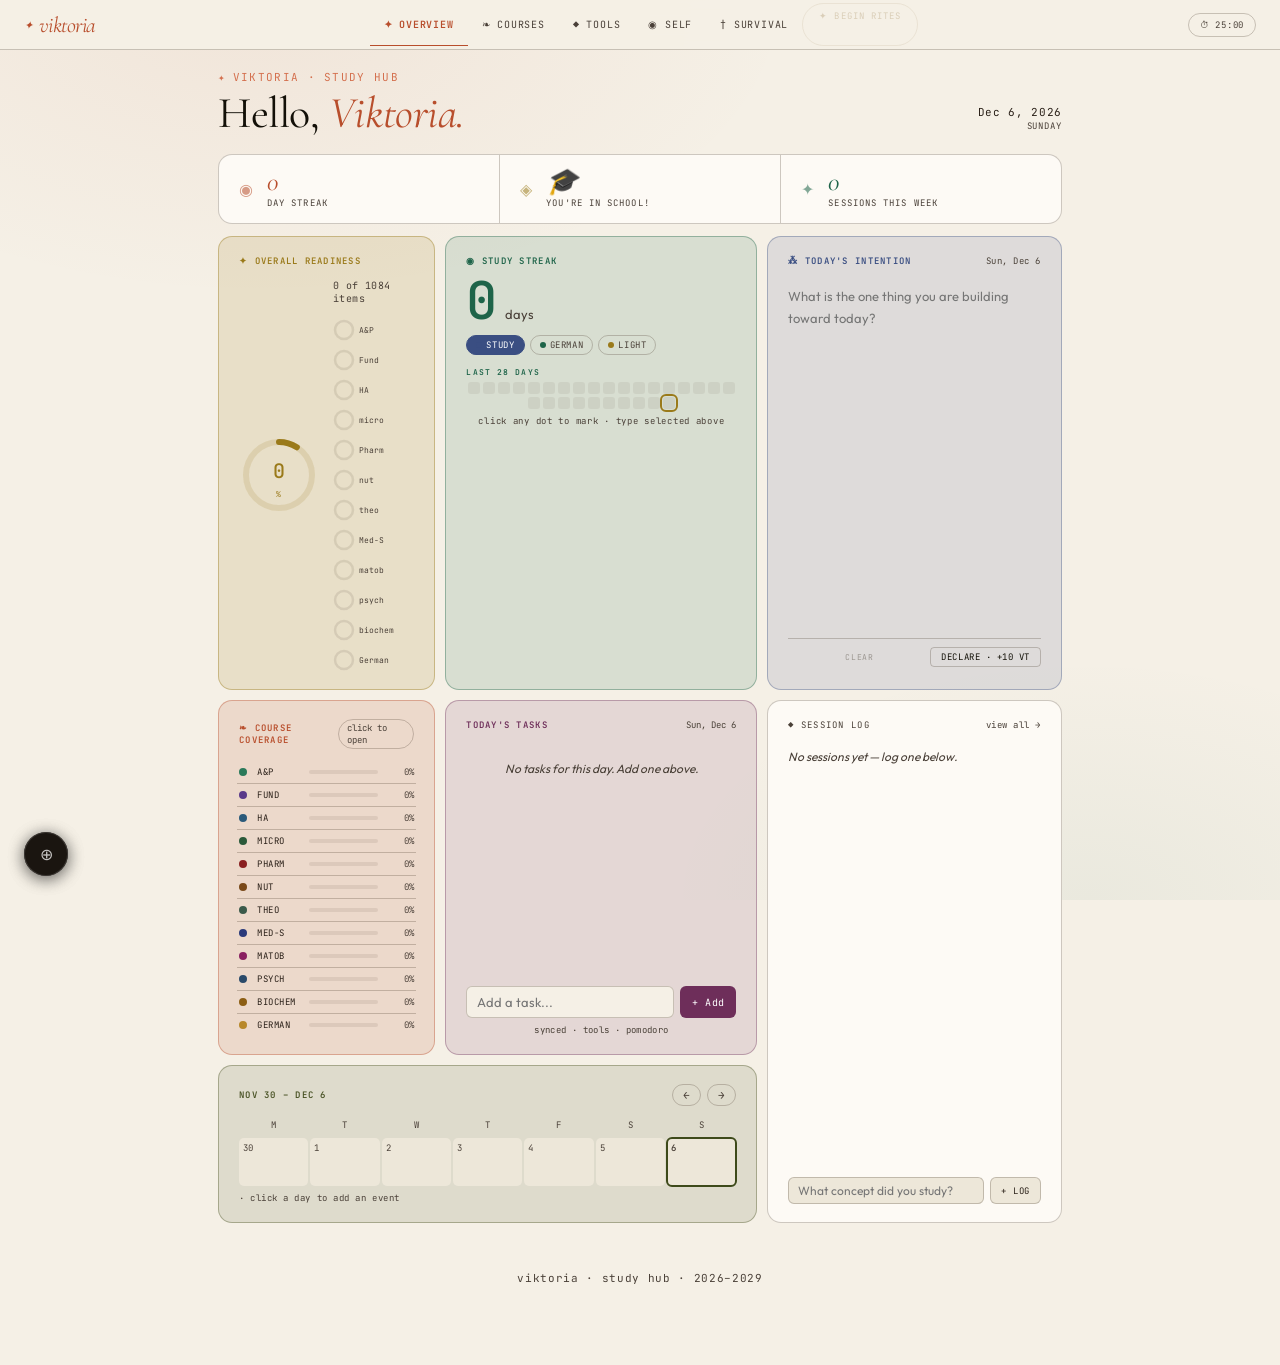
==== index.html @ f82a8fff "first commit" ====
<!DOCTYPE html>
<html lang="en">
<head>
<meta charset="UTF-8">
<meta name="viewport" content="width=device-width, initial-scale=1.0">
<title>Viktoria — Study Hub</title>
<link href="https://fonts.googleapis.com/css2?family=Cormorant+Garamond:ital,wght@0,300;0,400;0,500;0,600;1,300;1,400;1,500&family=Outfit:wght@300;400;500;600&family=JetBrains+Mono:wght@300;400;500&display=swap" rel="stylesheet">
<link rel="stylesheet" href="css/styles.css">
</head>
<body>
<div class="page-bg"></div>

<header id="hub-header">
  <div id="hub-logo" onclick="showHubTab('home')">
    <span id="hub-logo-star">✦</span> <em>viktoria</em>
  </div>
  <div id="hub-topnav-tabs">
    <button class="hub-nav-btn active" id="hnb-home"     onclick="showHubTab('home')">✦ Overview</button>
    <button class="hub-nav-btn"        id="hnb-coverage" onclick="showHubTab('coverage')">❧ Courses</button>
    <button class="hub-nav-btn"        id="hnb-tools"    onclick="showHubTab('tools')">◆ Tools</button>
    <button class="hub-nav-btn"        id="hnb-viktor"   onclick="showHubTab('viktor')">◉ Self</button>
    <button class="hub-nav-btn"        id="hnb-survival" onclick="showHubTab('survival')">† Survival</button>
  <button id="sess-begin-btn" onclick="openSessionOverlay()" class="sess-header-btn">✦ Begin Rites</button>
  <button id="sess-end-early-btn" onclick="endSessionEarly()" class="sess-header-btn sess-end-btn" style="display:none">✕ End Session</button>
  </div>
  <div id="hub-header-right">
    <button class="hub-pomo-header-btn" id="hub-pomo-mini" onclick="openPomoOverlay()">⏱ 25:00</button>
  </div>
</header>

<div class="container">
  <div id="app-container">
    <!-- Views are injected here by router.js via fetch() -->
  </div>
</div>

<!-- Global overlays: always present in DOM, not part of any view -->
<div id="focus-lock-banner">
  <span class="focus-lock-label">Focus lock —</span>
  <span class="focus-lock-time" id="fl-time">25:00</span>
  <span class="focus-lock-label" id="fl-task"></span>
  <button class="focus-lock-exit" onclick="exitFocusLock()" type="button">✕ exit lock</button>
</div>
<!-- pomo-fab removed per user request -->

<!-- v38: Connection Lab FAB + Advanced Overlay -->
<button id="conn-fab" onclick="toggleConnOverlay()" title="Connection Lab">⊕</button>
<div id="conn-overlay">
  <div class="conn-panel">
    <div class="conn-panel-head">
      <span class="conn-panel-title">Connection Lab</span>
      <button class="conn-panel-close" onclick="toggleConnOverlay()">✕ close</button>
    </div>
    <div class="conn-panel-sub">Map concepts across subjects. Every chain you write is a retrieval pathway.</div>

    <!-- Stats bar -->
    <div class="conn-stats-bar" id="conn-stats-bar">
      <div class="conn-stat-cell"><div class="conn-stat-val" id="cstat-total" style="color:rgba(255,255,255,.7)">0</div><div class="conn-stat-lbl">Chains</div></div>
      <div class="conn-stat-cell"><div class="conn-stat-val" id="cstat-starred" style="color:rgba(255,210,74,.8)">0</div><div class="conn-stat-lbl">Starred</div></div>
      <div class="conn-stat-cell"><div class="conn-stat-val" id="cstat-today" style="color:rgba(100,217,160,.8)">0</div><div class="conn-stat-lbl">Today</div></div>
      <div class="conn-stat-cell"><div class="conn-stat-val" id="cstat-pairs" style="color:rgba(140,165,255,.8)">0</div><div class="conn-stat-lbl">Subjects</div></div>
    </div>

    <!-- Add form -->
    <div class="conn-form-wrap">
      <div class="conn-form-row1">
        <div>
          <div class="conn-field-label">From Course</div>
          <select class="conn-sel" id="conn-from">
            <option value="">— from —</option>
            <option value="A&P">A&P</option>
            <option value="Fundamentals">Fundamentals</option>
            <option value="Nutrition">Nutrition</option>
            <option value="TFN">TFN</option>
            <option value="Health Assessment">Health Assess.</option>
            <option value="Pharmacology">Pharmacology</option>
            <option value="Med-Surg">Med-Surg</option>
            <option value="Microbiology">Microbiology</option>
            <option value="Maternal">Maternal</option>
            <option value="Psych">Psych</option>
            <option value="German">German</option>
          </select>
        </div>
        <div>
          <div class="conn-field-label">To Course</div>
          <select class="conn-sel" id="conn-to">
            <option value="">— to —</option>
            <option value="A&P">A&P</option>
            <option value="Fundamentals">Fundamentals</option>
            <option value="Nutrition">Nutrition</option>
            <option value="TFN">TFN</option>
            <option value="Health Assessment">Health Assess.</option>
            <option value="Pharmacology">Pharmacology</option>
            <option value="Med-Surg">Med-Surg</option>
            <option value="Microbiology">Microbiology</option>
            <option value="Maternal">Maternal</option>
            <option value="Psych">Psych</option>
            <option value="German">German</option>
          </select>
        </div>
        <div>
          <div class="conn-field-label">Link Type</div>
          <select class="conn-sel" id="conn-type">
            <option value="Mechanism">Mechanism</option>
            <option value="Drug Link">Drug Link</option>
            <option value="Clinical Sign">Clinical Sign</option>
            <option value="Priority">Priority</option>
            <option value="Vocab">Vocab</option>
            <option value="Warning">Warning</option>
          </select>
        </div>
      </div>
      <div class="conn-form-row2">
        <input class="conn-inp" id="conn-input" placeholder="e.g. Furosemide blocks NKCC2 → K⁺ lost → hypokalemia → hold digoxin" onkeydown="if(event.key==='Enter')connAddV2()">
        <button class="conn-add-btn" onclick="connAddV2()">Add →</button>
      </div>
    </div>

    <!-- Filter bar -->
    <div class="conn-filter-row" id="conn-filter-row">
      <button class="conn-filter-btn active" onclick="connSetFilter('all',this)">All</button>
      <button class="conn-filter-btn" onclick="connSetFilter('starred',this)">⭐ Starred</button>
      <button class="conn-filter-btn" onclick="connSetFilter('A&P',this)">A&P</button>
      <button class="conn-filter-btn" onclick="connSetFilter('Pharmacology',this)">Pharm</button>
      <button class="conn-filter-btn" onclick="connSetFilter('Med-Surg',this)">Med-Surg</button>
      <button class="conn-filter-btn" onclick="connSetFilter('Microbiology',this)">Micro</button>
      <button class="conn-filter-btn" onclick="connSetFilter('Maternal',this)">Maternal</button>
      <button class="conn-filter-btn" onclick="connSetFilter('Psych',this)">Psych</button>
    </div>

    <!-- Chain list -->
    <div class="conn-list-wrap" id="conn-list">
      <div class="conn-empty">No chains yet. Write your first connection above.</div>
    </div>
  </div>
</div>

<div id="pomo-overlay">
  <div class="pomo-focus-card">
    <button class="pomo-close-btn" onclick="closePomoOverlay()">✕ close</button>
    <div class="pomo-focus-title">Focus Timer</div>
    <div class="pomo-focus-task-row">
      <input class="pomo-focus-task-input" id="pomo-task-input" placeholder="What are you studying right now?">
    </div>
    <div class="pomo-focus-modes">
      <button class="pomo-focus-mode-btn active" data-mode="work" onclick="setFocusMode('work')">Focus 25m</button>
      <button class="pomo-focus-mode-btn mode-short" data-mode="short" onclick="setFocusMode('short')">Break 5m</button>
      <button class="pomo-focus-mode-btn mode-long" data-mode="long" onclick="setFocusMode('long')">Long 15m</button>
    </div>
    <div class="pomo-focus-ring">
      <svg width="180" height="180" viewBox="0 0 180 180">
        <circle class="pomo-focus-track" cx="90" cy="90" r="80"/>
        <circle class="pomo-focus-fill" id="pf-ring-fill" cx="90" cy="90" r="80" stroke-dasharray="502.65" stroke-dashoffset="0"/>
      </svg>
      <div class="pomo-focus-time-wrap">
        <div class="pomo-focus-time" id="pf-time">25:00</div>
        <div class="pomo-focus-mode-lbl" id="pf-mode-lbl">Focus session</div>
      </div>
    </div>
    <div class="pomo-focus-btns">
      <button class="pomo-focus-start" id="pf-start-btn" onclick="pfStart()">Start</button>
      <button class="pomo-focus-reset" onclick="pfReset()">Reset</button>
    </div>
    <div style="text-align:center;margin-top:8px">
      <button id="pf-lock-btn" onclick="toggleFocusLock()" style="font-family:var(--font-mono);font-size:9px;letter-spacing:.1em;text-transform:uppercase;padding:4px 12px;border:1px solid var(--border);border-radius:99px;background:transparent;color:var(--ink-ghost);cursor:pointer;transition:all .15s">⊞ focus lock</button>
    </div>
    <div class="pomo-focus-sessions" id="pf-dots">
      <div class="pomo-focus-dot"></div><div class="pomo-focus-dot"></div>
      <div class="pomo-focus-dot"></div><div class="pomo-focus-dot"></div>
    </div>
    <div class="pomo-focus-session-log" id="pf-session-lbl">Session 0 of 4</div>
  </div>
</div>

<!-- ─── Course data ─────────────────────────────────────────────── -->
<script src="js/courses/ap.js"></script>
<script src="js/courses/nut.js"></script>
<script src="js/courses/theo.js"></script>
<script src="js/courses/fund.js"></script>
<script src="js/courses/ha.js"></script>
<script src="js/courses/micro.js"></script>
<script src="js/courses/pharm.js"></script>
<script src="js/courses/medsurg.js"></script>
<script src="js/courses/matob.js"></script>
<script src="js/courses/psych.js"></script>
<script src="js/courses/biochem.js"></script>
<script src="js/courses/de.js"></script>

<script>
// Assemble projects array from individual course constants.
// Defined here so core.js can reference it as a plain var (no re-declaration).
var projects = [
  COURSE_AP, COURSE_FUND, COURSE_HA, COURSE_MICRO, COURSE_PHARM, COURSE_NUT,
  COURSE_THEO, COURSE_MEDSURG, COURSE_MATOB, COURSE_PSYCH, COURSE_BIOCHEM, COURSE_DE
];
</script>

<!-- ─── App logic ──────────────────────────────────────────────── -->
<script src="js/core.js"></script>
<script src="js/economy.js"></script>
<script src="js/session.js"></script>
<script src="js/metronome.js"></script>
<script src="js/ui-session.js"></script>
<script src="js/router.js"></script>

<!-- ─── Session Flow Overlay ──────────────────────────────────── -->
<div id="session-overlay" class="session-overlay" aria-modal="true">

  <!-- STEP 0: DECLARATION -->
  <div class="session-step" id="sess-step-decl" style="display:none">
    <div class="sess-card">
      <div class="sess-eyebrow">Before you begin</div>

      <!-- Write state: no declaration yet today -->
      <div id="sess-decl-write" style="display:none">
        <div class="sess-title">Speak your intention</div>
        <div class="sess-sub">The Rites will bear witness to what you declare here.</div>
        <textarea class="sess-decl-area" id="sess-decl-input"
          placeholder="Today I will…"
          onkeydown="if(event.key==='Enter'&&event.ctrlKey)sessDeclarationSave()"></textarea>
        <div class="sess-decl-hint">Ctrl + Enter to save</div>
        <div class="sess-btn-row">
          <button class="sess-btn-primary" onclick="sessDeclarationSave()">Declare ✦</button>
          <button class="sess-btn-ghost" onclick="sessDeclarationSkip()">
            Skip <span class="sess-cost">−10 vt</span>
          </button>
        </div>
      </div>

      <!-- Confirm state: declaration already written today -->
      <div id="sess-decl-confirm" style="display:none; flex-direction:column; align-items:center; gap:20px">
        <div class="sess-title">You have spoken</div>
        <div class="sess-decl-echo" id="sess-decl-echo"></div>
        <button class="sess-btn-primary" onclick="sessStepNext()">Continue →</button>
      </div>
    </div>
  </div>

  <!-- STEP 1: DISCIPLE SELECTOR -->
  <div class="session-step" id="sess-step-disciples" style="display:none">
    <div class="sess-card sess-card-wide">
      <div class="sess-eyebrow">Choose your Disciples</div>
      <div class="sess-title">Who guides this session?</div>
      <div class="sess-sub">Tap once for Primary. Tap again for Secondary. Tap a third time to deselect.</div>

      <div class="sess-disciple-grid" id="sess-disciple-grid">
        <!-- populated by ui-session.js -->
      </div>

      <div class="sess-disciple-summary" id="sess-disciple-summary">No Primary selected</div>

      <div class="sess-disciple-legend">
        <span class="sess-legend-dot sess-legend-primary"></span><span>Primary</span>
        <span class="sess-legend-dot sess-legend-secondary"></span><span>Secondary</span>
      </div>

      <button class="sess-btn-primary" id="sess-disciple-confirm"
              onclick="sessStepNext()" disabled>
        Enter the Rites →
      </button>
    </div>
  </div>

  <!-- STEP 2: STRIKE -->
  <div class="session-step" id="sess-step-strike" style="display:none">
    <div class="sess-card">
      <div class="sess-eyebrow">Strike the Metronome</div>
      <div class="sess-strike-glyph" id="sess-strike-glyph">◎</div>
      <div class="sess-strike-disciple" id="sess-strike-disciple"></div>

      <div class="sess-duration-wrap">
        <div class="sess-duration-group">
          <div class="sess-dur-label">Rite Phase</div>
          <div class="sess-dur-btns" id="sess-rite-btns">
            <button class="sess-dur-btn" data-val="short"  onclick="sessSetRite('short')">25m</button>
            <button class="sess-dur-btn active" data-val="normal" onclick="sessSetRite('normal')">52m</button>
            <button class="sess-dur-btn" data-val="long"   onclick="sessSetRite('long')">90m</button>
          </div>
        </div>
        <div class="sess-duration-group">
          <div class="sess-dur-label">Reckoning</div>
          <div class="sess-dur-btns" id="sess-rec-btns">
            <button class="sess-dur-btn" data-val="short"  onclick="sessSetRec('short')">5m</button>
            <button class="sess-dur-btn active" data-val="normal" onclick="sessSetRec('normal')">17m</button>
            <button class="sess-dur-btn" data-val="long"   onclick="sessSetRec('long')">20m</button>
          </div>
        </div>
      </div>

      <label class="sess-lightday-row">
        <input type="checkbox" id="sess-lightday-cb" onchange="sessToggleLightDay(this)">
        <span class="sess-lightday-label">☽ Light Day — shorter rites, no penalty</span>
      </label>

      <button class="sess-btn-strike" id="sess-strike-btn" onclick="sessStrike()">
        <span>✦</span> Strike
      </button>

      <button class="sess-btn-ghost" onclick="_showStep(1)" style="margin-top:8px;font-size:11px">
        ← Back
      </button>
    </div>
  </div>
</div>

<!-- ─── Session End Overlay ──────────────────────────────────────── -->
<div id="session-end-overlay" class="session-overlay" style="display:none" aria-modal="true">
  <div class="sess-card sess-card-end">
    <div class="sess-end-glyph">✦</div>
    <div class="sess-title" id="sess-end-title">The Metronome Falls Silent</div>
    <div class="sess-end-vt" id="sess-end-vt">+0 vt</div>
    <div class="sess-end-msg" id="sess-end-msg"></div>
    <button class="sess-btn-primary" onclick="sessEndClose()">Return</button>
  </div>
</div>
</body>
</html>
---- css/styles.css ----
:root{
  /* ── Base palette ─────────────────────────────────────────────── */
  --bg:#F5F0E6;--bg-card:#FDFAF5;--bg-card-hover:#F7F1E8;--bg-section:#EDE7D9;
  --text-primary:#1a1410;--text-secondary:#3d3028;--text-muted:#5a4e42;
  --border:rgba(80,66,50,.28);--border-strong:rgba(80,66,50,.50);
  --radius:10px;--radius-lg:14px;

  /* ── Ink scale ────────────────────────────────────────────────── */
  --ink:#131008;--ink-soft:#2a2018;--ink-muted:#4a4038;--ink-ghost:#7a6e62;
  --paper-warm:#ede7d9;--paper-deep:#e2dace;

  /* ── Full-saturation accents (actually visible now) ──────────── */
  --accent:#B84E2C;        --accent-soft:#D4704E;
  --gold:#9A7A1A;          --gold-soft:#C09A38;
  --teal:#1E6449;          --teal-soft:#3A8A6E;
  --blue:#3A4E82;          --blue-soft:#6070A8;
  --mauve:#6E2E5A;         --mauve-soft:#9A5882;
  --olive:#485224;         --olive-soft:#6E7A3A;

  /* ── Tinted backgrounds (12-16% — ACTUALLY SHOWS) ───────────── */
  --bg-accent:rgba(184,78,44,.14);     --bd-accent:rgba(184,78,44,.38);
  --bg-gold:rgba(154,122,26,.14);      --bd-gold:rgba(154,122,26,.40);
  --bg-teal:rgba(30,100,73,.13);       --bd-teal:rgba(30,100,73,.38);
  --bg-blue:rgba(58,78,130,.12);       --bd-blue:rgba(58,78,130,.36);
  --bg-mauve:rgba(110,46,90,.12);      --bd-mauve:rgba(110,46,90,.36);
  --bg-olive:rgba(72,82,36,.13);       --bd-olive:rgba(72,82,36,.38);

  /* ── Course identity colors ──────────────────────────────────── */
  --c-ap:#1E6449;   --c-ap-bg:rgba(30,100,73,.12);   --c-ap-bd:rgba(30,100,73,.38);
  --c-fund:#5a3a8a; --c-fund-bg:rgba(90,58,138,.12); --c-fund-bd:rgba(90,58,138,.36);
  --c-ha:#2a5a7a;   --c-ha-bg:rgba(42,90,122,.12);   --c-ha-bd:rgba(42,90,122,.36);
  --c-pharm:#7a2424;--c-pharm-bg:rgba(122,36,36,.12);--c-pharm-bd:rgba(122,36,36,.36);
  --c-medsurg:#2a3a7a;--c-medsurg-bg:rgba(42,58,122,.12);--c-medsurg-bd:rgba(42,58,122,.36);
  --c-de:#9A7A1A;   --c-de-bg:rgba(154,122,26,.12);  --c-de-bd:rgba(154,122,26,.38);
  --c-micro:#2A5A3A; --c-micro-bg:rgba(42,90,58,.12); --c-micro-bd:rgba(42,90,58,.36);
  --c-matob:#8A2060; --c-matob-bg:rgba(138,32,96,.12); --c-matob-bd:rgba(138,32,96,.36);
  --c-psych:#2A4A6A; --c-psych-bg:rgba(42,74,106,.12); --c-psych-bd:rgba(42,74,106,.36);
  --c-biochem:#8C5E14; --c-biochem-bg:rgba(140,94,20,.12); --c-biochem-bd:rgba(140,94,20,.36);
  --course-color:var(--accent);--course-color-bg:rgba(184,78,44,.10);

  /* ── Typography ──────────────────────────────────────────────── */
  --font-display:'Cormorant Garamond',Georgia,serif;
  --font-body:'Outfit',system-ui,sans-serif;
  --font-mono:'JetBrains Mono','Courier New',monospace;
}
*,*::before,*::after{box-sizing:border-box;margin:0;padding:0}
html{scroll-behavior:smooth}
body{font-family:var(--font-body);background:var(--bg);color:var(--text-primary);min-height:100vh;overflow-x:hidden}
.page-bg{position:fixed;inset:0;background:radial-gradient(ellipse 70% 55% at 20% 0%,rgba(184,78,44,.07) 0%,transparent 60%),radial-gradient(ellipse 55% 45% at 85% 100%,rgba(30,100,73,.05) 0%,transparent 60%),var(--bg);z-index:0}
.container{position:relative;z-index:1;max-width:900px;margin:0 auto;padding:20px 28px 80px}
.view{display:none}.view.active{display:block;animation:fadeUp .35s ease both}
.eyebrow{font-family:var(--font-mono);font-size:11px;letter-spacing:.12em;text-transform:uppercase;color:var(--accent-soft);margin-bottom:10px}
.page-header{margin-bottom:36px}
.page-header h1{font-family:var(--font-display);font-size:44px;font-weight:400;line-height:1.05;margin-bottom:10px;letter-spacing:-.01em;color:var(--ink)}
.page-header h1 em{font-style:italic;color:var(--accent)}
.page-header p{font-size:14px;color:var(--text-secondary);line-height:1.7}
.section-label{grid-column:1/-1;font-family:var(--font-mono);font-size:10px;letter-spacing:.12em;text-transform:uppercase;color:var(--text-muted);padding-bottom:8px;border-bottom:1px solid var(--border);margin-top:16px;margin-bottom:-2px}
.section-label:first-child{margin-top:0}
.cards-grid{display:grid;grid-template-columns:repeat(auto-fit,minmax(340px,1fr));gap:12px}
.project-card{background:var(--bg-card);border:1px solid var(--border);border-radius:var(--radius-lg);padding:20px 22px;cursor:pointer;transition:border-color .2s,transform .15s;animation:fadeUp .4s ease both}
.project-card:hover{border-color:var(--border-strong);transform:translateY(-2px)}
.card-top{display:flex;align-items:flex-start;gap:12px;margin-bottom:16px}
.card-icon{width:38px;height:38px;border-radius:10px;display:flex;align-items:center;justify-content:center;font-size:15px;flex-shrink:0;font-family:var(--font-mono);font-weight:600;box-shadow:0 0 0 2px rgba(0,0,0,.06)}
.card-meta{flex:1}
.card-title{font-size:15px;font-weight:500;color:var(--text-primary);margin-bottom:3px}
.card-desc{font-size:12px;color:var(--text-secondary);line-height:1.5}
.card-arrow{font-family:var(--font-mono);font-size:13px;color:var(--text-muted)}
.card-progress-track{height:3px;background:rgba(107,94,74,.12);border-radius:99px;overflow:hidden;margin-bottom:8px}
.card-progress-fill{height:100%;border-radius:99px;transition:width .4s cubic-bezier(.4,0,.2,1);background:var(--course-color,var(--accent))}
.card-stats{display:flex;justify-content:space-between;font-family:var(--font-mono);font-size:11px;color:var(--text-muted);letter-spacing:.04em}
.back-btn{display:inline-flex;align-items:center;gap:6px;font-family:var(--font-mono);font-size:11px;color:var(--text-muted);background:none;border:1px solid var(--border);border-radius:99px;padding:5px 12px;cursor:pointer;letter-spacing:.05em;transition:all .15s;margin-bottom:28px}
.back-btn:hover{border-color:var(--border-strong);color:var(--text-secondary);background:var(--bg-section)}
.proj-header{margin-bottom:28px;padding-bottom:20px;border-bottom:2px solid var(--course-color,var(--border));position:relative;}
.proj-header-eyebrow{font-family:var(--font-mono);font-size:9px;letter-spacing:.22em;text-transform:uppercase;color:var(--course-color,var(--ink-muted));margin-bottom:10px;font-weight:600;}
.proj-header h2{font-family:var(--font-display);font-size:30px;font-weight:400;font-style:italic;margin-bottom:14px;letter-spacing:-.01em}
.proj-header h2 em{font-style:normal;color:var(--accent)}
.progress-track{height:5px;background:rgba(107,94,74,.10);border-radius:99px;overflow:hidden}
.progress-fill-bar{height:100%;border-radius:99px;transition:width .4s cubic-bezier(.4,0,.2,1);background:var(--course-color,var(--accent))}
.progress-meta{display:flex;justify-content:space-between;align-items:center;margin-top:6px}
.progress-label{font-family:var(--font-mono);font-size:11px;color:var(--text-muted);letter-spacing:.04em}
.reset-btn{font-family:var(--font-mono);font-size:11px;color:var(--text-muted);background:none;border:1px solid var(--border);border-radius:99px;padding:4px 12px;cursor:pointer;transition:all .15s}
.reset-btn:hover{border-color:var(--border-strong);color:var(--text-secondary);background:var(--bg-section)}
.cl-section{background:var(--bg-card);border:1px solid var(--border);border-left:3px solid var(--course-color,var(--border-strong));border-radius:var(--radius-lg);margin-bottom:8px;overflow:hidden;transition:border-color .2s,border-left-color .2s}
.cl-section:hover{border-color:var(--border-strong);border-left-color:var(--course-color,var(--border-strong))}.cl-section.open-section{border-left-width:4px;border-left-color:var(--course-color,var(--border-strong));}
.cl-section-header{display:flex;align-items:center;gap:12px;padding:14px 18px;cursor:pointer;user-select:none;transition:background .15s}
.cl-section-header:hover{background:color-mix(in srgb, var(--course-color,var(--teal)) 5%, var(--bg-card-hover))}
.cl-section-num{font-family:var(--font-mono);font-size:11px;color:var(--course-color,var(--text-muted));min-width:22px;letter-spacing:.06em;font-weight:600;opacity:.8}
.cl-section-title{font-size:14px;font-weight:500;color:var(--text-primary);flex:1;display:flex;align-items:center;gap:8px;flex-wrap:wrap}
.tag{font-family:var(--font-mono);font-size:10px;padding:2px 7px;border-radius:99px;letter-spacing:.04em;font-weight:500}
.cl-badge{font-family:var(--font-mono);font-size:11px;color:var(--text-muted);background:var(--bg-section);border:1px solid var(--border);padding:2px 8px;border-radius:99px;white-space:nowrap;letter-spacing:.04em}
.chevron{color:var(--text-muted);font-size:10px;transition:transform .25s cubic-bezier(.4,0,.2,1);flex-shrink:0}
.chevron.open{transform:rotate(90deg)}
.cl-section-body{display:none;padding:0 18px 18px}
.cl-section-body.open{display:block}
.cl-section.open-section .cl-section-header{background:color-mix(in srgb, var(--course-color,var(--teal)) 6%, var(--bg-card));}
.layer{margin-top:14px}
.layer-label{font-family:var(--font-mono);font-size:10px;font-weight:500;letter-spacing:.1em;text-transform:uppercase;margin-bottom:8px;display:flex;align-items:center;gap:8px;color:var(--course-color,var(--text-muted))}
.layer-label::before{content:'';width:6px;height:6px;border-radius:50%;background:var(--course-color,var(--text-muted));flex-shrink:0;opacity:.7;}
.layer-line{flex:1;height:1px;opacity:.25;background:var(--course-color,currentColor)}
.cl-item{display:flex;align-items:flex-start;gap:10px;padding:5px 0}
.cl-item input[type=checkbox]{appearance:none;-webkit-appearance:none;width:15px;height:15px;border:1.5px solid var(--border-strong);border-radius:4px;background:var(--bg);cursor:pointer;flex-shrink:0;margin-top:3px;transition:all .15s;position:relative}
.cl-item input[type=checkbox]:checked{background:var(--course-color,var(--text-primary));border-color:var(--course-color,var(--text-primary))}
.cl-item input[type=checkbox]:checked::after{content:'';position:absolute;left:3px;top:1px;width:5px;height:8px;border:2px solid white;border-top:none;border-left:none;transform:rotate(45deg)}
.cl-item label{font-size:13px;color:var(--text-primary);cursor:pointer;line-height:1.6;transition:color .2s;flex:1}
.cl-item label.done{color:var(--text-muted);text-decoration:line-through;text-decoration-color:var(--text-muted)}
.cl-item label.done .cl-detail{color:var(--text-muted)}
.cl-label-head{display:flex;align-items:center;gap:6px;line-height:1.5}
.cl-label-head-text{flex:1}
.cl-expand-btn{flex-shrink:0;width:16px;height:16px;display:inline-flex;align-items:center;justify-content:center;border-radius:3px;background:var(--border);color:var(--text-muted);font-size:9px;transition:all .15s;cursor:pointer;user-select:none;line-height:1}
.cl-expand-btn:hover{background:var(--course-color,var(--text-muted));color:#fff}
.cl-expand-btn.open{background:var(--course-color,var(--text-muted));color:#fff;transform:rotate(90deg)}
.cl-detail{font-size:12px;color:var(--text-muted);line-height:1.6;margin-top:5px;padding:7px 10px;background:var(--bg-subtle,rgba(0,0,0,.03));border-left:2px solid var(--course-color,var(--border-strong));border-radius:0 4px 4px 0;display:none}
.cl-detail.open{display:block}
.cl-divider{height:1px;background:var(--border);margin:6px 0 0}
.pv-wrap{font-family:var(--font-body),sans-serif;color:var(--ink)}
.pv-slideshow-bar{display:flex;align-items:center;gap:12px;margin-top:.75rem;margin-bottom:.75rem;flex-wrap:wrap}
.pv-slide-btn{font-family:var(--font-mono);font-size:10px;letter-spacing:.1em;text-transform:uppercase;color:var(--ink-muted);border:1px solid var(--border-strong);background:transparent;padding:5px 12px;cursor:pointer;transition:all .15s}
.pv-slide-btn:hover{background:var(--paper-deep);color:var(--ink)}
.pv-slide-btn.playing{color:var(--teal);border-color:var(--teal-soft)}
.pv-slide-counter{font-size:10px;color:var(--ink-ghost);letter-spacing:.1em;margin-left:auto}
.pv-progress-wrap{height:2px;background:var(--border);overflow:hidden}
.pv-progress-fill{height:100%;background:var(--accent);transition:width .3s ease}
.pv-nav{display:flex;gap:0;border-bottom:1px solid var(--border);overflow-x:auto;scrollbar-width:none;margin-bottom:2.5rem;margin-top:1.5rem;justify-content:center}
.pv-nav::-webkit-scrollbar{display:none}
.pv-nav-tab{font-family:var(--font-mono);font-size:10px;letter-spacing:.12em;text-transform:uppercase;color:var(--ink-ghost);padding:10px 16px;border:none;background:transparent;cursor:pointer;border-bottom:2px solid transparent;transition:all .2s;white-space:nowrap;position:relative;top:1px}
.pv-nav-tab:hover{color:var(--ink-muted)}
.pv-nav-tab.active{color:var(--ink);border-bottom-color:var(--accent);font-weight:600}
.pv-panel{display:none}.pv-panel.active{display:block;animation:fadeIn .35s ease}
.pv-section-title{font-family:var(--font-body),sans-serif;font-size:22px;font-weight:400;color:var(--ink);margin-bottom:.25rem;letter-spacing:-.01em}.pv-section-title em{font-style:normal;color:var(--accent)}
.pv-section-sub{font-family:var(--font-body),sans-serif;font-size:13px;color:var(--ink-muted);margin-bottom:2rem;letter-spacing:.02em}
.pv-card{background:var(--paper-warm);border:1px solid var(--border);border-radius:2px;padding:1.5rem;margin-bottom:1rem;position:relative}
.pv-card::before{content:'';position:absolute;top:0;left:0;width:3px;height:100%;border-radius:2px 0 0 2px;background:transparent}
.pv-card.red::before{background:var(--accent)}.pv-card.gold::before{background:var(--gold)}.pv-card.teal::before{background:var(--teal)}.pv-card.ghost::before{background:var(--ink-ghost)}
.pv-card-label{font-size:9px;letter-spacing:.2em;text-transform:uppercase;color:var(--ink-muted);margin-bottom:.75rem;font-weight:500}
.pv-card-title{font-family:var(--font-body),sans-serif;font-size:16px;font-weight:600;color:var(--ink);margin-bottom:.75rem;line-height:1.2}
.pv-card-body{font-family:var(--font-body),sans-serif;font-size:13px;color:var(--ink-soft);line-height:1.8}
.pv-card-body strong{color:var(--ink);font-weight:400}
.pv-alert{display:flex;align-items:flex-start;gap:14px;padding:16px 20px;margin-bottom:1.5rem;border-radius:3px;font-size:12px;line-height:1.75;letter-spacing:.01em;font-weight:500;border:1px solid transparent;position:relative;overflow:hidden}
.pv-alert::before{font-size:18px;line-height:1.2;flex-shrink:0}
.pv-alert.red{background:var(--bg-accent);border-color:var(--bd-accent);color:var(--accent)}
.pv-alert.red::before{content:'⚑'}
.pv-alert.gold{background:var(--bg-gold);border-color:var(--bd-gold);color:var(--gold)}
.pv-alert.gold::before{content:'◆'}
.pv-alert.teal{background:var(--bg-teal);border-color:var(--bd-teal);color:var(--teal)}
.pv-alert.teal::before{content:'◎'}
.pv-alert.ink{background:rgba(26,23,20,.06);border-color:var(--border-strong);color:var(--ink-muted)}
.pv-alert.ink::before{content:'◈'}
.pv-metrics{display:grid;grid-template-columns:repeat(3,1fr);gap:1px;background:var(--border);border:1px solid var(--border);margin-bottom:1rem}
.pv-metric{background:var(--paper-warm);padding:1.25rem}
.pv-metric-label{font-size:9px;letter-spacing:.18em;text-transform:uppercase;color:var(--ink-ghost);margin-bottom:6px}
.pv-metric-val{font-family:var(--font-body),sans-serif;font-size:28px;font-weight:400;color:var(--ink);line-height:1}
.pv-metric-val.danger{color:var(--accent)}
.pv-metric-sub{font-size:10px;color:var(--ink-ghost);margin-top:4px}
.pv-entry{display:flex;gap:1.5rem;padding:1rem 0;border-bottom:1px solid var(--border);align-items:flex-start}
.pv-entry:last-child{border-bottom:none}
.pv-entry-num{font-family:var(--font-body),sans-serif;font-size:18px;font-weight:300;color:var(--ink-ghost);min-width:20px;padding-top:1px;flex-shrink:0}
.pv-entry-num.red{color:var(--accent-soft)}.pv-entry-num.gold{color:var(--gold-soft)}.pv-entry-num.teal{color:var(--teal-soft)}
.pv-entry-main{font-family:var(--font-body),sans-serif;font-size:13px;color:var(--ink);line-height:1.5;letter-spacing:.01em}
.pv-entry-note{font-family:var(--font-body),sans-serif;font-size:11px;color:var(--ink-muted);margin-top:4px;line-height:1.6}
.pv-badge{display:inline-block;font-size:9px;letter-spacing:.12em;text-transform:uppercase;padding:3px 8px;border:1px solid;margin:2px 3px 2px 0}
.pv-badge.red{color:var(--accent);border-color:var(--accent-soft);background:rgba(139,58,42,.04)}
.pv-badge.teal{color:var(--teal);border-color:var(--teal-soft);background:rgba(42,90,84,.04)}
.pv-badge.gold{color:var(--gold);border-color:var(--gold-soft);background:rgba(154,124,58,.04)}
.pv-badge.ghost{color:var(--ink-muted);border-color:var(--border-strong);background:transparent}
.pv-timeline{position:relative;padding-left:2rem}
.pv-timeline::before{content:'';position:absolute;left:6px;top:8px;bottom:8px;width:1px;background:var(--border-strong)}
.pv-tblock{position:relative;padding:0 0 1.5rem 1.5rem}
.pv-tblock::before{content:'';position:absolute;left:-1.5rem;top:7px;width:8px;height:8px;border-radius:50%;background:var(--bg);border:1.5px solid var(--ink-ghost)}
.pv-tblock.primary::before{border-color:var(--accent);background:var(--accent)}
.pv-tblock.secondary::before{border-color:var(--teal);background:var(--teal)}
.pv-tblock.tertiary::before{border-color:var(--gold);background:var(--gold)}
.pv-tblock-tag{font-size:9px;letter-spacing:.15em;text-transform:uppercase;color:var(--ink-ghost);margin-bottom:4px}
.pv-tblock-title{font-family:var(--font-body),sans-serif;font-size:17px;font-weight:500;color:var(--ink);margin-bottom:4px}
.pv-tblock-body{font-size:11px;color:var(--ink-muted);line-height:1.7}
.pv-month-grid{display:grid;grid-template-columns:repeat(5,1fr);gap:1px;background:var(--border);border:1px solid var(--border);margin-bottom:1rem}
.pv-month-cell{background:var(--paper-warm);padding:1rem .75rem}
.pv-month-num{font-family:var(--font-body),sans-serif;font-size:28px;font-weight:300;color:var(--ink-ghost);line-height:1;margin-bottom:6px}
.pv-month-focus{font-size:10px;color:var(--ink-muted);line-height:1.6}
.pv-two-col{display:grid;grid-template-columns:1fr 1fr;gap:1rem;margin-bottom:1rem}
.pv-lockbox{border:1px solid var(--border-strong);padding:1.25rem 1.5rem;margin-top:1rem;background:var(--paper-deep);position:relative}
.pv-lockbox::before{content:'';position:absolute;top:-8px;left:16px;font-size:9px;letter-spacing:.15em;text-transform:uppercase;color:var(--ink-ghost);background:var(--paper-deep);padding:0 6px}
.pv-lockbox-body{font-size:12px;color:var(--ink-soft);line-height:1.8}
.pv-lockbox-body strong{color:var(--ink);font-weight:500;font-style:normal}
.pv-divider{border:none;border-top:1px solid var(--border);margin:1.25rem 0}
.pv-obsidian-note{background:#1e1e2e;border:1px solid rgba(255,255,255,.08);border-radius:4px;padding:1.5rem;margin-bottom:1rem;font-family:var(--font-mono)}
.pv-obsidian-comment{color:#6272a4;font-size:11px;line-height:1.8}
.pv-obsidian-text{color:#f8f8f2;font-size:11px;line-height:1.8}
.pv-obsidian-link{color:#8be9fd;font-size:11px}
.pv-checklist-wrap{padding-top:8px}
.tool-tabs{display:flex;gap:6px;flex-wrap:wrap;margin-bottom:1.5rem}
.tool-tabs::-webkit-scrollbar{display:none}
.tool-tab{font-family:var(--font-mono);font-size:10px;letter-spacing:.08em;text-transform:uppercase;padding:5px 14px;border:1px solid var(--border);border-radius:99px;background:transparent;color:var(--ink-muted);cursor:pointer;transition:all .15s;white-space:nowrap}
.tool-tab:hover{background:var(--paper-deep);color:var(--ink-soft);border-color:var(--border-strong)}
.tool-tab.active{background:var(--ink);color:var(--paper-warm);border-color:var(--ink);letter-spacing:.05em}
.tool-panel{display:none}.tool-panel.active{display:block;animation:fadeUp .25s ease both}
.tb-block{display:grid;grid-template-columns:52px 1fr;gap:0;margin-bottom:6px;border-radius:var(--radius);overflow:hidden;border:1px solid var(--border);transition:border-color .2s;align-items:stretch}
.tb-block:hover{border-color:var(--border-strong)}
.tb-block.study{border-color:rgba(58,90,138,.25)}
.tb-block.german{border-color:rgba(42,90,84,.25)}
.tb-block.read{border-color:rgba(154,124,58,.25)}
.tb-block.rest{border-color:var(--border)}
.tb-label-col{display:flex;flex-direction:column;align-items:center;justify-content:center;gap:4px;padding:14px 4px;min-height:100%}
.tb-block.study .tb-label-col{background:rgba(58,90,138,.08)}
.tb-block.german .tb-label-col{background:rgba(42,90,84,.08)}
.tb-block.read .tb-label-col{background:rgba(154,124,58,.08)}
.tb-block.rest .tb-label-col{background:rgba(107,94,74,.05)}
.tb-emoji{font-size:18px;line-height:1;display:block}
.tb-label{font-family:var(--font-mono);font-size:8px;letter-spacing:.06em;text-transform:uppercase;text-align:center}
.tb-block.study .tb-label{color:#3a5a8a}
.tb-block.german .tb-label{color:var(--teal)}
.tb-block.read .tb-label{color:var(--gold)}
.tb-block.rest .tb-label{color:var(--ink-muted)}
.tb-content{padding:12px 16px;background:var(--bg-card);display:flex;flex-direction:column;justify-content:center}
.tb-title{font-size:13px;font-weight:500;color:var(--ink);margin-bottom:2px}
.tb-note{font-size:11px;color:var(--ink-muted);line-height:1.5}
.int-level{display:flex;gap:14px;padding:14px;margin-bottom:8px;border-radius:2px}
.int-0{background:rgba(42,90,84,.06)}.int-1{background:rgba(58,90,138,.06)}.int-2{background:rgba(154,124,58,.08)}.int-3{background:rgba(139,58,42,.06)}
.int-num{font-family:var(--font-body),sans-serif;font-size:24px;font-weight:300;min-width:28px;flex-shrink:0}
.int-0 .int-num{color:var(--teal)}.int-1 .int-num{color:#3a5a8a}.int-2 .int-num{color:var(--gold)}.int-3 .int-num{color:var(--accent)}
.int-title{font-size:13px;font-weight:500;margin-bottom:4px}
.int-0 .int-title{color:var(--teal)}.int-1 .int-title{color:#3a5a8a}.int-2 .int-title{color:var(--gold)}.int-3 .int-title{color:var(--accent)}
.int-body{font-size:11px;color:var(--ink-muted);line-height:1.6}
.trap-row{display:flex;gap:10px;padding:9px 0;border-bottom:1px solid var(--border);align-items:flex-start}
.trap-row:last-child{border-bottom:none}
.trap-pill{font-size:9px;padding:2px 8px;border-radius:99px;flex-shrink:0;letter-spacing:.08em;text-transform:uppercase;margin-top:2px}
.trap-bad{background:rgba(139,58,42,.08);color:var(--accent)}
.trap-fix{background:rgba(42,90,84,.08);color:var(--teal)}
.trap-main{font-size:12px;color:var(--ink);margin-bottom:3px}
.trap-note{font-size:11px;color:var(--ink-muted);line-height:1.5}
/* ─── SURVIVAL TAB IDENTITY SYSTEM ──────────────────────────────────── */
.sg-tab-header{padding:20px 24px;border-radius:4px;margin-bottom:1.5rem;border:1px solid var(--tab-border,var(--border));background:var(--tab-bg,var(--paper-warm));position:relative;overflow:hidden}
.sg-tab-header::after{content:attr(data-glyph);position:absolute;right:20px;top:50%;transform:translateY(-50%);font-size:52px;opacity:.07;line-height:1;pointer-events:none}
.sg-tab-eyebrow{font-family:var(--font-mono);font-size:9px;letter-spacing:.22em;text-transform:uppercase;color:var(--tab-color,var(--ink-muted));margin-bottom:8px;font-weight:500}
.sg-tab-title{font-size:21px;font-weight:500;color:var(--ink);margin-bottom:4px;letter-spacing:-.01em}
.sg-tab-sub{font-size:12px;color:var(--ink-muted);line-height:1.65}
.sg-gold{--tab-color:var(--gold);--tab-bg:var(--bg-gold);--tab-border:var(--bd-gold)}
.sg-ink{--tab-color:var(--ink-soft);--tab-bg:rgba(26,23,20,.07);--tab-border:var(--border-strong)}
.sg-teal{--tab-color:var(--teal);--tab-bg:var(--bg-teal);--tab-border:var(--bd-teal)}
.sg-slate{--tab-color:#3a5a8a;--tab-bg:var(--bg-blue);--tab-border:var(--bd-blue)}
.sg-red{--tab-color:var(--accent);--tab-bg:var(--bg-accent);--tab-border:var(--bd-accent)}
.sg-warm{--tab-color:var(--gold-soft);--tab-bg:var(--bg-gold);--tab-border:var(--bd-gold)}

/* Archetype personality cards */
.archetype-grid{display:grid;grid-template-columns:1fr 1fr;gap:10px;margin-bottom:1rem}
@media(max-width:600px){.archetype-grid{grid-template-columns:1fr}}
.archetype-card{border:1px solid;border-radius:4px;padding:1rem 1.1rem;position:relative;overflow:hidden;transition:transform .15s}
.archetype-card:hover{transform:translateY(-1px)}
.archetype-card::before{content:'';position:absolute;top:0;left:0;right:0;height:3px}
.archetype-roman{font-size:28px;font-weight:300;line-height:1;margin-bottom:6px;opacity:.6}
.archetype-tag{font-family:var(--font-mono);font-size:8px;letter-spacing:.18em;text-transform:uppercase;margin-bottom:6px;font-weight:500}
.archetype-name{font-size:14px;font-weight:500;margin-bottom:6px;line-height:1.2}
.archetype-strategy{font-size:11px;line-height:1.65;opacity:.85}
.arch-danger{background:rgba(139,58,42,.06);border-color:rgba(139,58,42,.18)}.arch-danger::before{background:var(--accent)}.arch-danger .archetype-tag,.arch-danger .archetype-roman{color:var(--accent)}.arch-danger .archetype-name{color:var(--accent)}
.arch-useful{background:rgba(154,124,58,.06);border-color:rgba(154,124,58,.18)}.arch-useful::before{background:var(--gold)}.arch-useful .archetype-tag,.arch-useful .archetype-roman{color:var(--gold)}.arch-useful .archetype-name{color:var(--gold)}
.arch-neutral{background:rgba(107,94,74,.04);border-color:var(--border)}.arch-neutral::before{background:var(--ink-ghost)}.arch-neutral .archetype-tag,.arch-neutral .archetype-roman{color:var(--ink-muted)}.arch-neutral .archetype-name{color:var(--ink)}
.arch-rare{background:rgba(42,90,84,.06);border-color:rgba(42,90,84,.18)}.arch-rare::before{background:var(--teal)}.arch-rare .archetype-tag,.arch-rare .archetype-roman{color:var(--teal)}.arch-rare .archetype-name{color:var(--teal)}

/* NCLEX step rows */
.nclex-steps{border:1px solid var(--border);border-radius:4px;overflow:hidden;margin-bottom:1rem}
.nclex-step{display:flex;align-items:flex-start;gap:16px;padding:14px 18px;border-bottom:1px solid var(--border);background:var(--paper-warm)}
.nclex-step:last-child{border-bottom:none}
.nclex-num{font-size:30px;font-weight:300;color:var(--accent);min-width:36px;text-align:right;flex-shrink:0;line-height:1.1}
.nclex-action{font-size:13px;font-weight:500;color:var(--ink);margin-bottom:3px}
.nclex-note{font-size:11px;color:var(--ink-muted);line-height:1.5}

/* Career roadmap */
.sg-roadmap{position:relative;padding-left:28px;margin-bottom:1rem}
.sg-roadmap::before{content:'';position:absolute;left:7px;top:8px;bottom:8px;width:2px;background:linear-gradient(to bottom,var(--teal),var(--gold))}
.sg-milestone{position:relative;padding:0 0 22px 20px}
.sg-milestone:last-child{padding-bottom:0}
.sg-milestone::before{content:'';position:absolute;left:-21px;top:6px;width:10px;height:10px;border-radius:50%;background:var(--bg);border:2px solid var(--teal)}
.sg-milestone-tag{font-family:var(--font-mono);font-size:9px;letter-spacing:.14em;text-transform:uppercase;color:var(--teal);margin-bottom:3px}
.sg-milestone-title{font-size:13px;font-weight:500;color:var(--ink);margin-bottom:3px}
.sg-milestone-body{font-size:11px;color:var(--ink-muted);line-height:1.65}

/* Mental health soft cards */
.mh-panel{background:var(--paper-deep);border-radius:10px;padding:22px;margin-top:0}
.mh-card{background:rgba(253,248,240,.9);border:1px solid rgba(201,168,90,.15);border-radius:10px;padding:1.5rem;margin-bottom:.75rem;position:relative;overflow:hidden}
.mh-card::before{content:'';position:absolute;left:0;top:0;bottom:0;width:3px;background:var(--gold-soft);border-radius:3px 0 0 3px}
.mh-card-label{font-size:9px;letter-spacing:.18em;text-transform:uppercase;color:var(--gold);margin-bottom:.75rem;font-weight:500}
.mh-card-body{font-size:13px;color:var(--ink-soft);line-height:1.85}
/* Tired vs Burnout diagnostic cards */
.mh-diag{display:flex;flex-direction:column;gap:10px;margin-bottom:1rem}
.mh-diag-card{border-radius:8px;padding:16px 18px;position:relative;overflow:hidden}
.mh-diag-card::before{content:'';position:absolute;left:0;top:0;bottom:0;width:3px}
.mh-diag-card.tired{background:rgba(154,124,58,.07);border:1px solid rgba(154,124,58,.2)}
.mh-diag-card.tired::before{background:var(--gold-soft)}
.mh-diag-card.burnout{background:rgba(107,94,74,.06);border:1px solid rgba(107,94,74,.18)}
.mh-diag-card.burnout::before{background:var(--ink-ghost)}
.mh-diag-header{display:flex;align-items:center;gap:10px;margin-bottom:8px}
.mh-diag-label{font-family:var(--font-mono);font-size:9px;letter-spacing:.18em;text-transform:uppercase;font-weight:500}
.mh-diag-card.tired .mh-diag-label{color:var(--gold)}
.mh-diag-card.burnout .mh-diag-label{color:var(--ink-muted)}
.mh-diag-intervention{font-family:var(--font-mono);font-size:9px;letter-spacing:.1em;color:var(--teal);background:rgba(42,90,84,.08);border:1px solid rgba(42,90,84,.15);padding:2px 8px;border-radius:99px;margin-left:auto;white-space:nowrap}
.mh-diag-list{font-size:12px;line-height:1.9;color:var(--ink-soft);padding-left:12px}
.mh-diag-list li{margin-bottom:2px;list-style:none;display:flex;align-items:flex-start;gap:7px}
.mh-diag-list li::before{content:'·';flex-shrink:0;color:var(--ink-ghost);margin-top:1px}
/* Crisis box */
.crisis-box{background:rgba(253,248,240,.95);border:1px solid rgba(201,168,90,.22);border-radius:10px;padding:1.5rem;margin-top:.75rem;position:relative;overflow:hidden}
.crisis-box::before{content:'';position:absolute;left:0;top:0;bottom:0;width:3px;background:var(--gold-soft);border-radius:3px 0 0 3px}
.crisis-label{font-family:var(--font-mono);font-size:9px;letter-spacing:.18em;text-transform:uppercase;color:var(--gold);margin-bottom:1rem;font-weight:500}
.crisis-line{font-size:13px;color:var(--ink-soft);line-height:2.2;font-family:var(--font-mono);display:flex;align-items:center;gap:10px}
.crisis-line::before{content:'';width:4px;height:4px;border-radius:50%;background:var(--gold-soft);flex-shrink:0}

.week-day-event{font-size:8px;color:#3e4a1a;background:rgba(80,90,40,.14);border-radius:2px;padding:1px 3px;margin-bottom:1px;display:flex;align-items:center;gap:2px;line-height:1.4}
.week-day-event .ev-text{overflow:hidden;text-overflow:ellipsis;white-space:nowrap;flex:1}
.week-day-event .ev-del{cursor:pointer;opacity:.5;flex-shrink:0;font-size:7px;line-height:1;padding:0 1px;transition:opacity .1s}
.week-day-event .ev-del:hover{opacity:1}
.week-day-event.teal{background:rgba(42,90,84,.12);color:var(--teal)}
.week-day-event.gold{background:rgba(154,124,58,.12);color:var(--gold)}
.footer{margin-top:48px;text-align:center;font-family:var(--font-mono);font-size:11px;color:var(--text-muted);letter-spacing:.06em}
@keyframes fadeUp{from{opacity:0;transform:translateY(10px)}to{opacity:1;transform:translateY(0)}}
@keyframes fadeIn{from{opacity:0;transform:translateY(5px)}to{opacity:1;transform:translateY(0)}}
.project-card:nth-child(2){animation-delay:.05s}.project-card:nth-child(3){animation-delay:.1s}.project-card:nth-child(4){animation-delay:.15s}

/* ─── HUB TOP NAV ──────────────────────────────────────────────────── */
#hub-topnav{display:none}
/* hub-nav-btn styles defined in v20 nav rail section below */


/* ─── OVERVIEW WIDGETS ─────────────────────────────────────────────── */
.ov-card{background:var(--bg-card);border:1px solid var(--border);border-radius:var(--radius-lg);padding:20px 22px}
.ov-card-label{font-family:var(--font-mono);font-size:10px;letter-spacing:.12em;text-transform:uppercase;color:var(--text-muted);margin-bottom:12px}
.ov-total-bar-track{height:6px;background:rgba(107,94,74,.12);border-radius:99px;overflow:hidden;margin-bottom:6px}
.ov-total-bar-fill{height:100%;border-radius:99px;background:linear-gradient(90deg,var(--accent),var(--gold));transition:width .6s cubic-bezier(.4,0,.2,1)}
.ov-total-meta{display:flex;justify-content:space-between;font-family:var(--font-mono);font-size:11px;color:var(--text-muted)}

/* ─── DONUT CHARTS ──────────────────────────────────────────────────── */
.donuts-row{display:flex;gap:20px;flex-wrap:wrap;align-items:center;justify-content:center}
.donut-item{display:flex;flex-direction:column;align-items:center;gap:4px;min-width:70px;cursor:pointer}
.donut-item:hover svg{opacity:.8}
.donut-label{font-family:var(--font-mono);font-size:9px;letter-spacing:.1em;text-transform:uppercase;color:var(--text-muted);text-align:center}
.donut-pct{font-family:var(--font-mono);font-size:11px;color:var(--text-secondary);text-align:center}

/* ─── STREAK TRACKER ────────────────────────────────────────────────── */
.streak-header{display:flex;align-items:baseline;gap:10px;margin-bottom:10px;justify-content:center}
.streak-count{font-family:var(--font-body),sans-serif;font-size:32px;font-weight:400;color:var(--accent);line-height:1}
.streak-label{font-size:12px;color:var(--text-secondary)}
.streak-grid{display:flex;gap:3px;flex-wrap:wrap;justify-content:center}
.streak-dot{width:12px;height:12px;border-radius:3px;background:rgba(107,94,74,.10);cursor:pointer;transition:background .2s;flex-shrink:0}
.streak-dot.done{background:rgba(139,58,42,.35)}
.streak-dot.done.recent{background:rgba(139,58,42,.65)}
.streak-dot.done.today-dot{background:var(--accent);box-shadow:0 0 0 2px var(--bg),0 0 0 3px var(--accent)}
.streak-dot.today{outline:2px solid var(--gold);outline-offset:1px}
.streak-legend{margin-top:7px;font-family:var(--font-mono);font-size:9px;color:var(--text-muted);letter-spacing:.08em;text-align:center}

/* ─── CALENDAR ──────────────────────────────────────────────────────── */
.cal-todo-grid{display:grid;grid-template-columns:1fr 1fr;gap:16px}
.week-cal{background:var(--bg-card);border:1px solid var(--border);border-radius:var(--radius-lg);padding:20px 22px}
.week-cal-header{display:flex;justify-content:space-between;align-items:center;margin-bottom:12px}
.week-cal-title{font-family:var(--font-mono);font-size:10px;letter-spacing:.12em;text-transform:uppercase;color:var(--text-muted)}
.week-nav-btn{font-family:var(--font-mono);font-size:11px;color:var(--text-muted);background:none;border:1px solid var(--border);border-radius:99px;padding:3px 10px;cursor:pointer;transition:all .15s}
.week-nav-btn:hover{border-color:var(--border-strong);color:var(--text-secondary)}
.week-days-header{display:grid;grid-template-columns:repeat(7,1fr);gap:2px;margin-bottom:4px}
.week-day-name{font-family:var(--font-mono);font-size:9px;letter-spacing:.06em;text-transform:uppercase;color:var(--text-muted);text-align:center;padding:3px 0}
.week-days{display:grid;grid-template-columns:repeat(7,1fr);gap:2px}
.week-day-cell{min-height:48px;background:var(--bg-section);border-radius:5px;padding:4px;cursor:pointer;transition:background .15s;position:relative}
.week-day-cell:hover{background:var(--bg-card-hover)}
.week-day-cell.today{outline:2px solid #3e4a1a;outline-offset:-1px}
.week-day-num{font-family:var(--font-mono);font-size:9px;color:var(--text-muted);margin-bottom:2px}
.week-day-event.teal2{background:rgba(42,90,84,.12);color:var(--teal)}
.week-add-form{display:none;position:absolute;top:calc(100% + 4px);left:0;z-index:50;background:var(--bg-card);border:1px solid var(--border-strong);border-radius:var(--radius);padding:10px;min-width:160px;box-shadow:0 4px 16px rgba(0,0,0,.1)}
.week-add-form.open{display:block}
.week-add-input{width:100%;font-family:var(--font-body),sans-serif;font-size:12px;border:1px solid var(--border);background:var(--bg);border-radius:5px;padding:5px 8px;margin-bottom:6px;color:var(--text-primary);outline:none}
.week-add-input:focus{border-color:var(--border-strong)}
.week-add-type{display:flex;gap:4px;margin-bottom:6px}
.week-type-btn{font-family:var(--font-mono);font-size:9px;padding:2px 7px;border:1px solid var(--border);border-radius:99px;background:transparent;cursor:pointer;letter-spacing:.04em;color:var(--text-muted)}
.week-type-btn.active{background:var(--bg-section);border-color:var(--border-strong);color:var(--text-secondary)}
.week-add-btns{display:flex;gap:4px}
.week-add-save{font-family:var(--font-mono);font-size:9px;padding:4px 10px;background:var(--accent);color:white;border:none;border-radius:99px;cursor:pointer}
.week-add-cancel{font-family:var(--font-mono);font-size:9px;padding:4px 10px;border:1px solid var(--border);background:transparent;color:var(--text-muted);border-radius:99px;cursor:pointer}
.week-shared-form{display:none;margin-top:10px;padding:12px 14px;background:var(--bg-section);border-radius:var(--radius);border:1px solid var(--border)}
.week-shared-form.open{display:block;animation:fadeIn .15s ease}
.week-shared-form-title{font-family:var(--font-mono);font-size:9px;color:var(--text-muted);letter-spacing:.08em;text-transform:uppercase;margin-bottom:8px}
.week-day-cell.selected{outline:2px solid var(--gold);outline-offset:-1px}

/* ─── TODAY'S TASKS ─────────────────────────────────────────────────── */
.todo-panel{background:var(--bg-card);border:1px solid var(--border);border-radius:var(--radius-lg);padding:20px 22px}
.todo-header{display:flex;justify-content:space-between;align-items:center;margin-bottom:12px}
.todo-title{font-family:var(--font-mono);font-size:10px;letter-spacing:.12em;text-transform:uppercase;color:var(--text-muted)}
.todo-date{font-family:var(--font-mono);font-size:9px;color:var(--text-muted)}
.todo-add-row{display:flex;gap:6px;margin-bottom:10px}
.todo-input{flex:1;font-family:var(--font-body),sans-serif;font-size:13px;border:1px solid var(--border);background:var(--bg);border-radius:6px;padding:7px 10px;color:var(--text-primary);outline:none;transition:border-color .15s}
.todo-input:focus{border-color:var(--border-strong)}
.todo-add-btn{font-family:var(--font-mono);font-size:10px;padding:7px 12px;background:var(--accent);color:white;border:none;border-radius:6px;cursor:pointer;letter-spacing:.04em;transition:opacity .15s;white-space:nowrap}
.todo-add-btn:hover{opacity:.85}
.todo-list{list-style:none;display:flex;flex-direction:column;gap:4px;max-height:240px;overflow-y:auto}
.todo-item{display:flex;align-items:flex-start;gap:8px;padding:6px 8px;border-radius:6px;background:var(--bg-section)}
.todo-item:hover .todo-del{opacity:1}
.todo-cb{appearance:none;-webkit-appearance:none;width:14px;height:14px;border:1.5px solid var(--border-strong);border-radius:3px;background:var(--bg);cursor:pointer;flex-shrink:0;margin-top:2px;transition:all .15s;position:relative}
.todo-cb:checked{background:var(--accent);border-color:var(--accent)}
.todo-cb:checked::after{content:'';position:absolute;left:3px;top:1px;width:4px;height:7px;border:1.5px solid white;border-top:none;border-left:none;transform:rotate(45deg)}
.todo-text{font-size:13px;color:var(--text-primary);line-height:1.4;flex:1;transition:all .2s}
.todo-text.done{color:var(--text-muted);text-decoration:line-through}
.todo-del{font-size:10px;color:var(--text-muted);background:none;border:none;cursor:pointer;opacity:0;transition:opacity .15s;flex-shrink:0;padding:0 2px}
.todo-empty{font-size:12px;color:var(--text-muted);text-align:center;padding:20px 0;font-style:italic;list-style:none}

/* ─── POMODORO ──────────────────────────────────────────────────────── */
.pomo-wrap{background:var(--bg-card);border:1px solid var(--border);border-radius:var(--radius-lg);padding:28px 24px;text-align:center;max-width:320px;margin:0 auto}
.pomo-mode-tabs{display:flex;gap:4px;justify-content:center;margin-bottom:20px}
.pomo-mode-btn{font-family:var(--font-mono);font-size:9px;letter-spacing:.1em;text-transform:uppercase;padding:4px 12px;border:1px solid var(--border);background:transparent;color:var(--text-muted);cursor:pointer;border-radius:99px;transition:all .15s}
.pomo-mode-btn.active{background:var(--bg-section);color:var(--text-secondary);border-color:var(--border-strong)}
.pomo-ring{width:160px;height:160px;margin:0 auto 16px;position:relative}
.pomo-ring svg{transform:rotate(-90deg)}
.pomo-ring-track{stroke:rgba(107,94,74,.12);fill:none;stroke-width:6}
.pomo-ring-fill{stroke:var(--accent);fill:none;stroke-width:6;stroke-linecap:round;transition:stroke-dashoffset .5s linear}
.pomo-time-overlay{position:absolute;inset:0;display:flex;flex-direction:column;align-items:center;justify-content:center;gap:3px}
.pomo-display{font-family:var(--font-body),sans-serif;font-size:44px;font-weight:300;color:var(--ink);line-height:1;letter-spacing:-.03em}
.pomo-phase-lbl{font-family:var(--font-mono);font-size:9px;color:var(--text-muted);letter-spacing:.1em;text-transform:uppercase}
.pomo-controls{display:flex;gap:8px;justify-content:center;margin-bottom:12px}
.pomo-btn{font-family:var(--font-mono);font-size:10px;letter-spacing:.1em;text-transform:uppercase;padding:8px 20px;border:1px solid var(--border-strong);background:transparent;color:var(--text-secondary);cursor:pointer;border-radius:99px;transition:all .15s}
.pomo-btn:hover{background:var(--bg-section)}
.pomo-btn.pomo-start{background:var(--accent);color:white;border-color:var(--accent)}
.pomo-btn.pomo-start:hover{opacity:.9}
.pomo-sessions-lbl{font-family:var(--font-mono);font-size:11px;color:var(--text-muted);letter-spacing:.04em;margin-bottom:8px}
.pomo-dots{display:flex;gap:6px;justify-content:center}
.pomo-dot{width:8px;height:8px;border-radius:50%;background:rgba(107,94,74,.18);transition:background .3s}
.pomo-dot.done{background:var(--accent)}

/* ─── RESOURCES ─────────────────────────────────────────────────────── */
.res-section{margin-bottom:22px}
.res-section-label{font-family:var(--font-mono);font-size:10px;letter-spacing:.12em;text-transform:uppercase;color:var(--text-muted);padding-bottom:8px;border-bottom:1px solid var(--border);margin-bottom:10px}
.res-card{background:var(--bg-card);border:1px solid var(--border);border-radius:var(--radius);padding:14px 16px;margin-bottom:6px;display:flex;align-items:flex-start;gap:12px;transition:border-color .15s}
.res-card:hover{border-color:var(--border-strong)}
.res-icon{font-size:16px;flex-shrink:0;margin-top:1px}
.res-meta{flex:1;min-width:0}
.res-name{font-size:14px;font-weight:500;color:var(--text-primary);margin-bottom:2px}
.res-url{font-family:var(--font-mono);font-size:10px;color:var(--text-muted);margin-bottom:4px;overflow:hidden;text-overflow:ellipsis;white-space:nowrap}
.res-body{font-size:12px;color:var(--text-secondary);line-height:1.6;margin-bottom:6px}
.res-note-toggle{font-family:var(--font-mono);font-size:9px;color:var(--text-muted);background:none;border:none;cursor:pointer;padding:0;letter-spacing:.04em;text-decoration:underline;text-underline-offset:2px}
.res-note-area{display:none;margin-top:8px}
.res-note-area.open{display:block}
.res-textarea{width:100%;font-family:var(--font-body),sans-serif;font-size:12px;border:1px solid var(--border);background:var(--bg);border-radius:6px;padding:8px 10px;color:var(--text-primary);outline:none;resize:vertical;min-height:60px}
.res-textarea:focus{border-color:var(--border-strong)}
.res-link-btn{font-family:var(--font-mono);font-size:9px;padding:4px 10px;border:1px solid var(--border);border-radius:99px;color:var(--text-muted);background:transparent;cursor:pointer;text-decoration:none;display:inline-flex;align-items:center;gap:3px;transition:all .15s;flex-shrink:0;white-space:nowrap}
.res-link-btn:hover{border-color:var(--border-strong);color:var(--text-secondary)}
.res-add-btn{display:flex;align-items:center;gap:8px;font-family:var(--font-mono);font-size:10px;letter-spacing:.08em;text-transform:uppercase;color:var(--text-muted);background:var(--bg-card);border:1px dashed var(--border-strong);border-radius:var(--radius);padding:12px 16px;cursor:pointer;transition:all .15s;width:100%;margin-top:6px}
.res-add-btn:hover{color:var(--text-secondary)}
.res-add-form{background:var(--bg-card);border:1px solid var(--border-strong);border-radius:var(--radius);padding:16px;margin-top:6px;display:none}
.res-add-form.open{display:block}
.res-form-row{display:flex;gap:8px;margin-bottom:8px;flex-wrap:wrap}
.res-form-input{flex:1;min-width:120px;font-family:var(--font-body),sans-serif;font-size:13px;border:1px solid var(--border);background:var(--bg);border-radius:6px;padding:7px 10px;color:var(--text-primary);outline:none}
.res-form-input:focus{border-color:var(--border-strong)}
.res-form-save{font-family:var(--font-mono);font-size:10px;padding:7px 14px;background:var(--accent);color:white;border:none;border-radius:6px;cursor:pointer;letter-spacing:.04em}
.res-form-cancel{font-family:var(--font-mono);font-size:10px;padding:7px 14px;border:1px solid var(--border);background:transparent;color:var(--text-muted);border-radius:6px;cursor:pointer}

/* ─── STRENGTH ACCORDION ────────────────────────────────────────────── */
.strength-list{display:flex;flex-direction:column;gap:6px;margin-top:8px}
.strength-item{border:1px solid var(--border);border-radius:var(--radius);overflow:hidden;transition:border-color .2s}
.strength-item:hover{border-color:var(--border-strong)}
.strength-header{display:flex;align-items:center;gap:10px;padding:10px 14px;cursor:pointer;background:var(--bg-section);transition:background .15s;user-select:none}
.strength-header:hover{background:var(--bg-card-hover)}
.strength-icon{font-size:13px;flex-shrink:0}
.strength-name{font-size:13px;font-weight:500;color:var(--text-primary);flex:1}
.strength-chev{font-family:var(--font-mono);font-size:11px;color:var(--text-muted);transition:transform .25s}
.strength-chev.open{transform:rotate(90deg)}
.strength-body{display:none;padding:12px 14px 14px;background:var(--bg-card);border-top:1px solid var(--border)}
.strength-body.open{display:block}
.strength-body p{font-size:13px;color:var(--text-secondary);line-height:1.75;margin-bottom:8px}
.strength-body p:last-child{margin-bottom:0}

/* ─── COVERAGE CARDS (tab view) ─────────────────────────────────────── */
/* .cov-card base retired v41 — see v41 COURSES REDESIGN block */
.cov-donut-wrap{position:relative;flex-shrink:0}
.cov-donut-pct{position:absolute;inset:0;display:flex;align-items:center;justify-content:center;font-family:var(--font-mono);font-size:10px;color:var(--text-secondary)}
.cov-title{font-size:15px;font-weight:500;color:var(--text-primary);margin-bottom:3px}
.cov-desc{font-size:12px;color:var(--text-secondary);line-height:1.5}
.cov-arrow{font-family:var(--font-mono);font-size:13px;color:var(--text-muted);margin-left:auto}.cov-title em{font-style:normal}.cov-desc em{font-style:normal}

/* ─── VIKTOR TAB ARROWS ─────────────────────────────────────────────── */
.pv-tab-controls{display:flex;align-items:flex-end;gap:12px;margin-bottom:16px}
.pv-tab-controls .pv-nav{justify-content:center;margin-top:0;margin-bottom:0;flex:1}
.pv-tab-arrow{font-family:var(--font-mono);font-size:18px;color:var(--text-muted);background:var(--bg-section);border:1px solid var(--border);border-radius:6px;padding:6px 14px;cursor:pointer;flex-shrink:0;transition:all .15s;line-height:1}
.pv-tab-arrow:hover{color:var(--text-secondary);border-color:var(--border-strong);background:var(--bg-card-hover)}

/* ─── COURSE INTRO ──────────────────────────────────────────────────── */
.course-intro{background:var(--bg-card);border:1px solid var(--border);border-radius:var(--radius-lg);padding:20px 22px;margin-bottom:20px}
.course-intro-eyebrow{font-family:var(--font-mono);font-size:10px;letter-spacing:.12em;text-transform:uppercase;color:var(--text-muted);margin-bottom:8px}
.course-intro-title{font-family:var(--font-body),sans-serif;font-size:22px;font-weight:600;color:var(--text-primary);margin-bottom:10px}
.course-intro-body{font-size:13px;color:var(--text-secondary);line-height:1.8;margin-bottom:14px}
.course-intro-pills{display:flex;gap:6px;flex-wrap:wrap}
.ci-pill{font-family:var(--font-mono);font-size:10px;padding:3px 10px;border-radius:99px;border:1px solid var(--border);color:var(--text-muted);background:var(--bg-section)}

/* ─── MISC SECTION DIVIDER ──────────────────────────────────────────── */
.tools-section-lbl{font-family:var(--font-mono);font-size:10px;letter-spacing:.12em;text-transform:uppercase;color:var(--text-muted);padding-bottom:8px;border-bottom:1px solid var(--border);margin-bottom:14px;margin-top:24px;grid-column:1/-1}
.tools-section-lbl:first-child{margin-top:0}

/* ─── SPACING FIXES (v36) ────────────────────────────────────────────── */
/* Self view: panel sits flush to tab underline — add breathing room */
#view-viktor .pv-panel.active { padding-top: 16px; }
/* Self view: tab nav bottom gap tighter now that we added margin-bottom:16px */
#view-viktor .pv-tab-controls { margin-bottom: 12px; }
/* Self view: page header shouldn't add extra padding on top of tab gap */
#view-viktor .self-section-header { padding-bottom: 12px; }
/* Tools view: daily strip bottom gap before section label */
.tools-daily-strip { margin-bottom: 0; }
/* Courses view: heatmap tighter — already has card below it */
.heatmap-wrap { margin-bottom: 16px; }
/* Survival guide: panel breathing after back button */
#sg-detail-area > .pv-panel.active { padding-top: 0; }
/* Project view: proj-intro gets natural gap below hero, proj-sections needs none above */
#proj-sections { margin-top: 0; }
/* Back-btn in sub-views: consistent 20px below */
#view-studysystem .back-btn,
#view-timeblock .back-btn,
#view-lowenergy .back-btn,
#view-resources .back-btn,
#view-returnDemo .back-btn,
#view-weeklySynth .back-btn,
#view-chain .back-btn { margin-bottom: 20px; }
/* Chain view: hero body flush below hero */
#view-chain .chain-body { margin-top: 0; }
/* Research/Clinicals hero: no extra top gap when panel active in survival */
#sg-2 .cl2-hero,
#sg-2 .cl2-wrap,
#sg-3 .rs2-hero { margin-top: 0; }
/* Coverage cards container: gap above first card after heatmap */
/* #cov-cards gap retired v41 — .cov-grid handles layout */
/* Dashboard: bento grid top gap from header */
.ov-bento { margin-top: 4px; }


/* ─── VIKTOR MASTHEAD ───────────────────────────────────────────────── */
.pv-masthead{background:linear-gradient(135deg,rgba(184,78,44,.10) 0%,rgba(154,122,26,.08) 100%);border:1px solid rgba(184,78,44,.22);border-radius:6px;padding:28px 28px 24px;margin-bottom:1.75rem;position:relative;overflow:hidden}
.pv-masthead::after{content:'Viktoria';position:absolute;right:-10px;bottom:-16px;font-family:var(--font-display);font-size:90px;font-weight:600;font-style:italic;color:var(--accent);opacity:.06;line-height:1;pointer-events:none;user-select:none}
.pv-masthead-eyebrow{font-family:var(--font-mono);font-size:9px;letter-spacing:.22em;text-transform:uppercase;color:var(--accent-soft);margin-bottom:10px}
.pv-masthead-name{font-family:var(--font-display);font-size:46px;font-weight:400;font-style:italic;color:var(--ink);line-height:1;margin-bottom:8px;letter-spacing:-.01em}
.pv-masthead-name em{font-style:normal;color:var(--accent)}
.pv-masthead-sub{font-size:13px;color:var(--ink-muted);line-height:1.7;max-width:420px}
.pv-masthead-tags{display:flex;gap:6px;flex-wrap:wrap;margin-top:16px}
.pv-masthead-tag{font-family:var(--font-mono);font-size:9px;letter-spacing:.12em;text-transform:uppercase;padding:3px 10px;border:1px solid rgba(184,78,44,.28);border-radius:99px;color:var(--accent-soft)}

/* ─── COMMANDMENT ROW (Critical Rules) ─────────────────────────────── */
.cmd-list{display:flex;flex-direction:column;gap:0}
.cmd-row{display:flex;gap:0;align-items:stretch;border-bottom:1px solid var(--border);padding:0;transition:background .15s}
.cmd-row:last-child{border-bottom:none}
.cmd-row:hover{background:rgba(139,58,42,.03)}
.cmd-num{font-family:var(--font-body),sans-serif;font-size:52px;font-weight:700;color:var(--accent);opacity:.18;min-width:72px;text-align:center;line-height:1;padding:18px 0 14px;flex-shrink:0;display:flex;align-items:center;justify-content:center}
.cmd-body{padding:18px 0 14px 4px;flex:1}
.cmd-main{font-size:14px;font-weight:500;color:var(--ink);margin-bottom:5px;line-height:1.4}
.cmd-note{font-size:12px;color:var(--ink-muted);line-height:1.7}

/* ─── FLOW PIPELINE ─────────────────────────────────────────────────── */
.flow-pipe{display:flex;align-items:center;gap:0;margin-bottom:1.5rem;justify-content:center;flex-wrap:nowrap}
.flow-pipe::-webkit-scrollbar{display:none}
.flow-node{background:var(--paper-warm);border:1px solid var(--border);border-radius:4px;padding:16px 24px;flex-shrink:0;text-align:center;width:110px;display:flex;flex-direction:column;align-items:center;justify-content:center;gap:6px}
.flow-node-letter{font-family:var(--font-body),sans-serif;font-size:26px;font-weight:300;color:var(--accent);line-height:1}
.flow-node-label{font-family:var(--font-mono);font-size:9px;letter-spacing:.12em;text-transform:uppercase;color:var(--ink-muted);line-height:1}
.flow-node.teal{border-color:rgba(42,90,84,.3);background:rgba(42,90,84,.05)}.flow-node.teal .flow-node-letter{color:var(--teal)}
.flow-node.gold{border-color:rgba(154,124,58,.3);background:rgba(154,124,58,.05)}.flow-node.gold .flow-node-letter{color:var(--gold)}
.flow-arrow{font-size:14px;color:var(--ink-ghost);padding:0 10px;flex-shrink:0;display:flex;align-items:center;line-height:1}

/* ─── FEAR CARDS ────────────────────────────────────────────────────── */
.fear-grid{display:grid;grid-template-columns:1fr 1fr;gap:10px;margin-bottom:1rem}
@media(max-width:600px){.fear-grid{grid-template-columns:1fr}}
.fear-card{background:var(--paper-warm);border:1px solid var(--border);border-radius:4px;padding:1.1rem 1.2rem;position:relative;overflow:hidden}
.fear-card::before{content:'';position:absolute;left:0;top:0;bottom:0;width:3px;background:var(--accent)}
.fear-card.resolved::before{background:var(--teal)}
.fear-num{font-family:var(--font-mono);font-size:9px;letter-spacing:.18em;text-transform:uppercase;color:var(--accent);margin-bottom:6px}
.fear-card.resolved .fear-num{color:var(--teal)}
.fear-name{font-size:13px;font-weight:500;color:var(--ink);margin-bottom:6px;line-height:1.3}
.fear-reframe{font-size:11px;color:var(--ink-muted);line-height:1.7}

/* ─── LANGUAGE PANEL ────────────────────────────────────────────────── */
.lang-card{border:1px solid var(--border);border-radius:4px;padding:1.2rem;margin-bottom:.75rem;position:relative;overflow:hidden}
.lang-card::after{content:attr(data-lang);position:absolute;right:12px;top:50%;transform:translateY(-50%);font-family:var(--font-body),sans-serif;font-size:48px;font-weight:700;color:var(--ink);opacity:.05;pointer-events:none}
.lang-card.de{border-color:var(--bd-gold);background:var(--bg-gold)}
.lang-card.fr{border-color:var(--bd-blue);background:var(--bg-blue)}
.lang-flag-strip{display:flex;gap:0;height:3px;margin-bottom:12px;border-radius:99px;overflow:hidden;width:40px}
.lang-flag-strip span{flex:1;height:100%}
.lang-target{font-family:var(--font-mono);font-size:9px;letter-spacing:.16em;text-transform:uppercase;margin-bottom:6px;font-weight:500}
.lang-card.de .lang-target{color:var(--gold)}
.lang-card.fr .lang-target{color:#3a5a8a}
.lang-name{font-size:15px;font-weight:500;color:var(--ink);margin-bottom:6px}
.lang-body{font-size:12px;color:var(--ink-muted);line-height:1.75}

/* ─── CAREER TIMELINE REDESIGN ──────────────────────────────────────── */
.career-timeline{margin-bottom:1.5rem}
.career-phase{background:var(--bg-card);border:1px solid var(--border);border-radius:8px;margin-bottom:10px;overflow:hidden;transition:border-color .2s}
.career-phase:hover{border-color:var(--border-strong)}
.career-phase-header{display:flex;align-items:flex-start;gap:12px;padding:16px 20px}
.career-phase-badge{font-family:var(--font-mono);font-size:9px;letter-spacing:.14em;text-transform:uppercase;padding:4px 11px;border-radius:99px;border:1px solid;white-space:nowrap;flex-shrink:0;margin-top:2px}
.career-phase-badge.now{color:var(--teal);border-color:rgba(42,90,84,.3);background:rgba(42,90,84,.06)}
.career-phase-badge.mid{color:var(--gold);border-color:rgba(154,124,58,.3);background:rgba(154,124,58,.06)}
.career-phase-badge.after{color:#3a5a8a;border-color:rgba(58,90,138,.3);background:rgba(58,90,138,.06)}
.career-phase-badge.final{color:var(--accent);border-color:rgba(139,58,42,.3);background:rgba(139,58,42,.06)}
.career-phase-title{font-size:14px;font-weight:500;color:var(--ink);flex:1;line-height:1.5;padding-top:1px}
.career-phase-body{padding:0 20px 4px 20px;display:flex;flex-direction:column;gap:0;border-top:1px solid var(--border)}
.career-phase-item{display:flex;flex-direction:column;font-size:12px;color:var(--ink-muted);line-height:1.7;padding:10px 0;border-bottom:1px solid var(--border)}
.career-phase-item::before{display:none}
.career-item-label{font-size:12px;font-weight:600;color:var(--ink);line-height:1.4;margin-bottom:2px}
.career-item-detail{font-size:11px;color:var(--ink-muted);line-height:1.65}
.career-phase-item strong{color:var(--ink);font-weight:500;font-size:12px;display:block;margin-bottom:2px}
.career-dest{background:linear-gradient(135deg,rgba(42,90,84,.08) 0%,rgba(154,124,58,.06) 100%);border:1px solid rgba(42,90,84,.2);border-radius:6px;padding:16px 20px;margin-bottom:1rem;text-align:center}
.career-dest-lbl{font-family:var(--font-mono);font-size:9px;letter-spacing:.18em;text-transform:uppercase;color:var(--teal);margin-bottom:6px}
.career-dest-title{font-size:18px;font-weight:500;color:var(--ink);margin-bottom:4px}
.career-dest-sub{font-size:12px;color:var(--ink-muted)}

/* ─── COURSE INFO PANEL ─────────────────────────────────────────────── */
.ci-panel{margin-bottom:24px}
.ci-banner{display:flex;align-items:flex-start;gap:20px;padding:22px 24px;border-radius:6px;margin-bottom:14px;position:relative;overflow:hidden}
.ci-banner::after{position:absolute;right:20px;top:50%;transform:translateY(-50%);font-size:64px;opacity:.06;line-height:1;pointer-events:none;font-family:var(--font-body),sans-serif;font-weight:700}
.ci-banner.fund{background:linear-gradient(135deg,rgba(90,58,138,.08),rgba(90,58,138,.03));border:1px solid rgba(90,58,138,.18)}
.ci-banner.fund::after{content:'∴';color:#5A3A8A}
.ci-banner.ap{background:linear-gradient(135deg,rgba(42,122,90,.08),rgba(42,122,90,.03));border:1px solid rgba(42,122,90,.18)}
.ci-banner.ap::after{content:'◎';color:#2A7A5A}
.ci-banner.ha{background:linear-gradient(135deg,rgba(42,90,122,.08),rgba(42,90,122,.03));border:1px solid rgba(42,90,122,.18)}
.ci-banner.ha::after{content:'⊕';color:#2A5A7A}
.ci-banner.pharm{background:linear-gradient(135deg,rgba(139,32,32,.08),rgba(139,32,32,.03));border:1px solid rgba(139,32,32,.18)}
.ci-banner.pharm::after{content:'Rx';color:#8A2020}
.ci-banner.medsurg{background:linear-gradient(135deg,rgba(42,58,122,.08),rgba(42,58,122,.03));border:1px solid rgba(42,58,122,.18)}
.ci-banner.medsurg::after{content:'⊞';color:#2A3A7A}
.ci-banner.de{background:linear-gradient(135deg,rgba(154,124,58,.08),rgba(154,124,58,.03));border:1px solid rgba(154,124,58,.18)}
.ci-banner.de::after{content:'DE';color:#9a7c3a}
.ci-banner.biochem{background:linear-gradient(135deg,rgba(140,94,20,.08),rgba(140,94,20,.03));border:1px solid rgba(140,94,20,.18)}
.ci-banner.biochem::after{content:'⬡';color:#8C5E14}
.ci-banner-icon{font-size:36px;flex-shrink:0;margin-top:2px}
.ci-banner-eyebrow{font-family:var(--font-mono);font-size:9px;letter-spacing:.2em;text-transform:uppercase;color:var(--text-muted);margin-bottom:6px}
.ci-banner-title{font-family:var(--font-body),sans-serif;font-size:22px;font-weight:600;color:var(--text-primary);margin-bottom:4px}
.ci-banner-sub{font-size:12px;color:var(--text-secondary);line-height:1.6}
.ci-stats{display:grid;grid-template-columns:repeat(4,1fr);gap:1px;background:var(--border);border:1px solid var(--border);border-radius:4px;overflow:hidden;margin-bottom:14px}
@media(max-width:600px){.ci-stats{grid-template-columns:repeat(2,1fr)}}
.ci-stat{background:var(--bg-card);padding:14px 16px}
.ci-stat-val{font-family:var(--font-body),sans-serif;font-size:22px;font-weight:500;color:var(--text-primary);line-height:1;margin-bottom:4px}
.ci-stat-label{font-family:var(--font-mono);font-size:9px;letter-spacing:.12em;text-transform:uppercase;color:var(--text-muted)}
.ci-body{font-size:13px;color:var(--text-secondary);line-height:1.8;margin-bottom:14px;padding:0 2px}
.ci-sections{display:grid;grid-template-columns:1fr 1fr;gap:10px;margin-bottom:14px}
@media(max-width:600px){.ci-sections{grid-template-columns:1fr}}
.ci-section-card{background:var(--bg-card);border:1px solid var(--border);border-radius:6px;padding:12px 14px}
.ci-section-label{font-family:var(--font-mono);font-size:9px;letter-spacing:.14em;text-transform:uppercase;color:var(--text-muted);margin-bottom:8px}
.ci-section-body{font-size:12px;color:var(--text-secondary);line-height:1.7}
.ci-section-body ul{padding-left:14px;margin:0}
.ci-section-body li{margin-bottom:3px}
.ci-divider{border:none;border-top:1px solid var(--border);margin:18px 0 20px}

/* ─── CI TAB (Clinical Instructor) ─────────────────────────────────── */
.ci-grade-block{background:rgba(139,58,42,.06);border:1px solid rgba(139,58,42,.2);border-radius:4px;padding:16px 20px;margin-bottom:1rem}
.ci-grade-label{font-family:var(--font-mono);font-size:9px;letter-spacing:.18em;text-transform:uppercase;color:var(--accent);margin-bottom:8px;font-weight:500}

/* ─── EXTRA MH WARMTH ──────────────────────────────────────────────── */
.mh-panel-wrap{background:var(--paper-deep);border-radius:10px;padding:22px}
.mh-card{background:rgba(253,248,240,.85);border:1px solid rgba(201,168,90,.18);border-radius:8px;padding:1.5rem;margin-bottom:1rem}
.mh-card-label{font-size:9px;letter-spacing:.18em;text-transform:uppercase;color:var(--gold);margin-bottom:.75rem;font-weight:500}

/* ─── FILE VIEWER ────────────────────────────────────────────────────── */
.file-drop-zone{border:2px dashed var(--border-strong);border-radius:var(--radius-lg);padding:32px 24px;text-align:center;cursor:pointer;transition:all .2s;margin-bottom:16px;background:var(--bg-card)}
.file-drop-zone:hover,.file-drop-zone.drag-over{border-color:var(--accent);background:rgba(139,58,42,.04)}
.file-drop-icon{font-size:28px;margin-bottom:8px}
.file-drop-title{font-size:14px;font-weight:500;color:var(--text-primary);margin-bottom:4px}
.file-drop-sub{font-size:12px;color:var(--text-muted)}
.file-list{display:flex;flex-direction:column;gap:6px;margin-bottom:16px}
.file-list-item{display:flex;align-items:center;gap:12px;background:var(--bg-card);border:1px solid var(--border);border-radius:var(--radius);padding:10px 14px;cursor:pointer;transition:border-color .15s}
.file-list-item:hover{border-color:var(--border-strong)}
.file-type-badge{font-family:var(--font-mono);font-size:9px;letter-spacing:.1em;text-transform:uppercase;padding:2px 7px;border-radius:3px;flex-shrink:0}
.file-type-pdf{background:rgba(139,58,42,.1);color:var(--accent)}
.file-type-epub{background:rgba(42,90,84,.1);color:var(--teal)}
.file-type-txt{background:rgba(107,94,74,.08);color:var(--ink-muted)}
.file-list-name{font-size:13px;color:var(--text-primary);flex:1;overflow:hidden;text-overflow:ellipsis;white-space:nowrap}
.file-list-size{font-family:var(--font-mono);font-size:10px;color:var(--text-muted);flex-shrink:0}
.file-list-del{font-size:10px;color:var(--text-muted);background:none;border:none;cursor:pointer;padding:2px 4px;flex-shrink:0;opacity:.5;transition:opacity .15s}
.file-list-del:hover{opacity:1;color:var(--accent)}
.file-viewer-frame{width:100%;height:640px;border:1px solid var(--border);border-radius:var(--radius);background:var(--bg-card);display:none}
.file-viewer-frame.open{display:block}
.file-viewer-toolbar{display:flex;align-items:center;gap:8px;padding:8px 12px;background:var(--bg-section);border:1px solid var(--border);border-bottom:none;border-radius:var(--radius) var(--radius) 0 0;flex-wrap:wrap}
.file-viewer-name{font-family:var(--font-mono);font-size:10px;color:var(--text-secondary);flex:1;overflow:hidden;text-overflow:ellipsis;white-space:nowrap}
.file-viewer-close{font-family:var(--font-mono);font-size:10px;padding:3px 10px;border:1px solid var(--border);border-radius:99px;background:transparent;color:var(--text-muted);cursor:pointer;transition:all .15s}
.file-viewer-close:hover{border-color:var(--border-strong);color:var(--text-secondary)}
.epub-render{width:100%;min-height:580px;padding:24px 32px;overflow-y:auto;font-size:14px;line-height:1.9;color:var(--text-primary);background:var(--bg-card);border:1px solid var(--border);border-radius:var(--radius);display:none}
.epub-render.open{display:block}
@media(max-width:600px){.page-header h1{font-size:28px}.cards-grid{grid-template-columns:1fr}.pv-metrics{grid-template-columns:1fr 1fr}.pv-two-col{grid-template-columns:1fr}.pv-month-grid{grid-template-columns:repeat(2,1fr)}.cal-todo-grid{grid-template-columns:1fr}.donuts-row{justify-content:center}}
/* ─── STUDY RECOMMENDATION ENGINE ──────────────────────────────────────────── */
.rec-panel{border-radius:var(--radius-lg);padding:16px 20px;margin-bottom:20px;border:1px solid transparent}
.rec-eyebrow{font-family:var(--font-mono);font-size:9px;letter-spacing:.16em;text-transform:uppercase;margin-bottom:8px;font-weight:500}
.rec-method-title{font-size:13px;font-weight:500;color:var(--ink);margin-bottom:6px}
.rec-method-body{font-size:12px;color:var(--ink-soft);line-height:1.7;margin-bottom:10px}
.rec-row{display:flex;gap:10px;flex-wrap:wrap;margin-top:8px}
.rec-pill{font-family:var(--font-mono);font-size:10px;padding:3px 10px;border-radius:99px;border:1px solid transparent;letter-spacing:.04em}
.rec-section{margin-top:10px;padding-top:10px;border-top:1px solid rgba(107,94,74,.1)}
.rec-section-label{font-family:var(--font-mono);font-size:9px;letter-spacing:.12em;text-transform:uppercase;color:var(--ink-ghost);margin-bottom:6px}

/* ─── QUICK NAV BUTTONS (Tools view) ────────────────────────────────── */
.quick-nav-btn{font-family:var(--font-mono);font-size:10px;letter-spacing:.06em;padding:7px 14px;border:1px solid var(--border);border-radius:99px;background:transparent;color:var(--ink-muted);cursor:pointer;transition:all .15s}
.quick-nav-btn:hover{background:var(--paper-deep);color:var(--ink);border-color:var(--border-strong)}

/* ─── FOCUS LOCK OVERLAY ──────────────────────────────────────────────── */
#focus-lock-banner{
  display:none;position:fixed;top:0;left:0;right:0;z-index:1000;
  background:var(--accent);color:white;
  font-family:var(--font-mono);font-size:10px;letter-spacing:.1em;text-transform:uppercase;
  padding:10px 20px;text-align:center;
  align-items:center;justify-content:center;gap:14px;
  cursor:default;
}
#focus-lock-banner.active{display:flex;}
.focus-lock-time{font-size:13px;font-weight:500;letter-spacing:.06em}
.focus-lock-label{opacity:.85}
.focus-lock-exit{
  opacity:.85;font-size:10px;font-weight:500;
  border:1.5px solid rgba(255,255,255,.7);
  padding:3px 12px;border-radius:99px;
  cursor:pointer;transition:all .15s;
  background:transparent;color:white;
  letter-spacing:.08em;
  pointer-events:auto !important;
}
.focus-lock-exit:hover{opacity:1;background:rgba(255,255,255,.15);}
body.focus-locked #hub-header{pointer-events:none;opacity:.18;filter:blur(1px);transition:all .3s}
body.focus-locked .container{pointer-events:none;opacity:.12;filter:blur(2px);transition:all .3s}
body.focus-locked #pomo-fab{display:none}
#focus-lock-banner .focus-lock-exit{pointer-events:auto!important}

/* ─── FEAR REVISIT SYSTEM ───────────────────────────────────────────── */
.fear-add-form{background:var(--bg);border:1px solid var(--border);border-radius:var(--radius);padding:14px 16px;margin-top:12px;display:none}
.fear-add-form.open{display:block}
.fear-add-input{width:100%;font-family:var(--font-body),sans-serif;font-size:13px;border:1px solid var(--border);background:var(--bg-card);border-radius:var(--radius);padding:8px 12px;color:var(--ink);outline:none;margin-bottom:8px;transition:border-color .15s;box-sizing:border-box}
.fear-add-input:focus{border-color:var(--border-strong)}
.fear-add-save{font-family:var(--font-mono);font-size:10px;padding:6px 14px;background:var(--accent);color:white;border:none;border-radius:99px;cursor:pointer;transition:opacity .15s}
.fear-add-save:hover{opacity:.88}
.fear-add-cancel{font-family:var(--font-mono);font-size:10px;padding:6px 12px;background:transparent;border:1px solid var(--border);color:var(--ink-muted);border-radius:99px;cursor:pointer;margin-left:6px}
.fear-revisit-stamp{font-family:var(--font-mono);font-size:9px;color:var(--ink-ghost);margin-top:4px;letter-spacing:.04em}
.fear-custom-tag{font-family:var(--font-mono);font-size:8px;letter-spacing:.1em;text-transform:uppercase;color:var(--teal);border:1px solid rgba(42,90,84,.3);padding:1px 6px;border-radius:99px;margin-right:4px}

/* ─── CHECKLIST DATE TARGETS ────────────────────────────────────────── */
.cl-item-wrap{display:flex;align-items:flex-start;gap:10px;padding:5px 0}
.cl-date-badge{font-family:var(--font-mono);font-size:9px;color:var(--ink-ghost);border:1px solid var(--border);border-radius:99px;padding:1px 7px;margin-left:auto;flex-shrink:0;cursor:pointer;transition:all .15s;white-space:nowrap}
.cl-date-badge:hover{border-color:var(--border-strong);color:var(--ink-muted)}
.cl-date-badge.set{color:var(--teal);border-color:rgba(42,90,84,.3);background:rgba(42,90,84,.06)}
.cl-date-badge.overdue{color:var(--accent);border-color:rgba(139,58,42,.3);background:rgba(139,58,42,.06)}

.notes-vault{margin-top:28px;border-top:1px solid var(--border);padding-top:20px}
.notes-vault-label{font-family:var(--font-mono);font-size:10px;letter-spacing:.1em;text-transform:uppercase;color:var(--ink-muted);margin-bottom:10px}
.notes-vault-area{width:100%;min-height:110px;background:var(--bg-card);border:1px solid var(--border);border-radius:var(--radius);padding:12px 14px;font-family:var(--font-body),sans-serif;font-size:13px;color:var(--ink);line-height:1.7;resize:vertical;transition:border-color .15s;box-sizing:border-box}
.notes-vault-area:focus{outline:none;border-color:var(--border-strong)}
.notes-vault-area::placeholder{color:var(--ink-ghost)}
.notes-vault-saved{font-family:var(--font-mono);font-size:10px;color:var(--ink-ghost);margin-top:5px;transition:opacity .3s}

/* ─── READINESS BADGE ─────────────────────────────────────────────────────── */
.readiness-bar-wrap{margin-bottom:20px;background:var(--bg-card);border:1px solid var(--border);border-radius:var(--radius-lg);padding:14px 18px;display:flex;align-items:center;gap:16px}
.readiness-score{font-family:var(--font-mono);font-size:28px;font-weight:500;color:var(--ink);min-width:54px;text-align:center}
.readiness-track{flex:1;height:6px;background:rgba(107,94,74,.1);border-radius:99px;overflow:hidden}
.readiness-fill{height:100%;background:var(--accent);border-radius:99px;transition:width .5s cubic-bezier(.4,0,.2,1)}
.readiness-label{font-size:12px;color:var(--ink-muted);line-height:1.5}
.readiness-sublabel{font-family:var(--font-mono);font-size:10px;color:var(--ink-ghost);margin-top:2px}

/* ─── IMPROVED INT-LEVELS ─────────────────────────────────────────────────── */
.int-level{display:flex;gap:16px;padding:16px 18px;margin-bottom:8px;border-radius:var(--radius-lg);border:1px solid transparent;align-items:flex-start;position:relative;overflow:hidden}
.int-level::before{content:'';position:absolute;left:0;top:0;bottom:0;width:4px;border-radius:4px 0 0 4px}
.int-0{background:var(--bg-teal);border-color:var(--bd-teal)}
.int-0::before{background:var(--teal)}
.int-1{background:var(--bg-blue);border-color:var(--bd-blue)}
.int-1::before{background:var(--blue)}
.int-2{background:var(--bg-gold);border-color:var(--bd-gold)}
.int-2::before{background:var(--gold)}
.int-3{background:var(--bg-accent);border-color:var(--bd-accent)}
.int-3::before{background:var(--accent)}
.int-num{font-family:var(--font-mono);font-size:18px;font-weight:500;min-width:24px;flex-shrink:0;line-height:1}
.int-0 .int-num{color:var(--teal)}.int-1 .int-num{color:var(--blue)}.int-2 .int-num{color:var(--gold)}.int-3 .int-num{color:var(--accent)}
.int-title{font-size:13px;font-weight:500;margin-bottom:5px;line-height:1.4}
.int-0 .int-title{color:var(--teal)}.int-1 .int-title{color:var(--blue)}.int-2 .int-title{color:var(--gold)}.int-3 .int-title{color:var(--accent)}
.int-body{font-size:12px;color:var(--ink-soft);line-height:1.7}

/* ─── IMPROVED TB-BLOCKS ──────────────────────────────────────────────────── */
.tb-block{display:grid;grid-template-columns:70px 1fr;gap:0;margin-bottom:8px;border-radius:var(--radius-lg);overflow:hidden;border:1px solid var(--border);transition:border-color .15s;align-items:stretch}
.tb-block:hover{border-color:var(--border-strong)}
.tb-label-col{display:flex;flex-direction:column;align-items:center;justify-content:center;padding:14px 8px;gap:4px}
.tb-block.study{border-color:var(--bd-blue)}.tb-block.study .tb-label-col{background:var(--bg-blue)}
.tb-block.german{border-color:var(--bd-teal)}.tb-block.german .tb-label-col{background:var(--bg-teal)}
.tb-block.read{border-color:var(--bd-gold)}.tb-block.read .tb-label-col{background:var(--bg-gold)}
.tb-block.rest{border-color:var(--border)}.tb-block.rest .tb-label-col{background:rgba(107,94,74,.06)}
.tb-emoji{font-size:16px;line-height:1}
.tb-label{font-family:var(--font-mono);font-size:9px;letter-spacing:.1em;text-transform:uppercase}
.tb-block.study .tb-label{color:#3a5a8a}.tb-block.german .tb-label{color:var(--teal)}.tb-block.read .tb-label{color:var(--gold)}.tb-block.rest .tb-label{color:var(--ink-muted)}
.tb-content{padding:13px 16px;background:var(--bg-card)}
.tb-title{font-size:13px;font-weight:500;color:var(--ink);margin-bottom:4px}
.tb-note{font-size:11px;color:var(--ink-muted);line-height:1.6}

/* ─── STUDY LOOP STEPS ────────────────────────────────────────────────────── */
.loop-steps{display:flex;flex-direction:column;gap:0;position:relative}
.loop-steps::before{content:'';position:absolute;left:17px;top:36px;bottom:36px;width:1px;background:var(--border);z-index:0}
.loop-step{display:flex;gap:14px;align-items:flex-start;padding:10px 0;position:relative;z-index:1}
.loop-step-num{width:34px;height:34px;border-radius:50%;display:flex;align-items:center;justify-content:center;font-family:var(--font-mono);font-size:11px;font-weight:500;flex-shrink:0;background:var(--bg-card);border:1.5px solid var(--border-strong);color:var(--ink-muted)}
.loop-step-num.active-step{background:var(--teal);border-color:var(--teal);color:white}
.loop-step-content{padding-top:6px;flex:1}
.loop-step-title{font-size:13px;font-weight:500;color:var(--ink);margin-bottom:3px}
.loop-step-note{font-size:11px;color:var(--ink-muted);line-height:1.6}

/* ─── ENERGY MODE CARDS ───────────────────────────────────────────────────── */
.energy-cards{display:flex;flex-direction:column;gap:10px}
.energy-card{border-radius:var(--radius-lg);padding:16px 20px;border:1px solid transparent;position:relative;overflow:hidden}
.energy-card::before{content:'';position:absolute;left:0;top:0;bottom:0;width:4px}
.energy-high{background:var(--bg-teal);border-color:var(--bd-teal)}.energy-high::before{background:var(--teal)}
.energy-med{background:var(--bg-gold);border-color:var(--bd-gold)}.energy-med::before{background:var(--gold)}
.energy-low{background:var(--bg-accent);border-color:var(--bd-accent)}.energy-low::before{background:var(--accent)}
.energy-card-label{font-family:var(--font-mono);font-size:10px;letter-spacing:.1em;text-transform:uppercase;margin-bottom:6px}
.energy-high .energy-card-label{color:var(--teal)}.energy-med .energy-card-label{color:var(--gold)}.energy-low .energy-card-label{color:var(--accent)}
.energy-card-title{font-size:13px;font-weight:500;color:var(--ink);margin-bottom:5px}
.energy-card-body{font-size:12px;color:var(--ink-soft);line-height:1.7}

/* ─── VISUAL BAR CHART (breakdown) ───────────────────────────────────────── */
.breakdown-stats{display:grid;grid-template-columns:repeat(2,1fr);gap:8px;margin-bottom:16px}
.bstat{background:var(--bg-card);border:1px solid var(--border);border-radius:var(--radius);padding:12px 14px}
.bstat-val{font-size:22px;font-weight:500;color:var(--ink);line-height:1;margin-bottom:3px}
.bstat-label{font-family:var(--font-mono);font-size:10px;color:var(--ink-muted);letter-spacing:.06em;text-transform:uppercase}
.bstat-sub{font-size:11px;color:var(--ink-ghost);margin-top:2px}
.bar-chart{margin:16px 0 8px}
.bar-row{display:flex;align-items:center;gap:10px;margin-bottom:8px}
.bar-row-label{font-family:var(--font-mono);font-size:10px;color:var(--ink-muted);min-width:64px;letter-spacing:.04em}
.bar-row-track{flex:1;height:8px;background:rgba(107,94,74,.08);border-radius:99px;overflow:hidden}
.bar-row-fill{height:100%;border-radius:99px}
.bar-row-pct{font-family:var(--font-mono);font-size:10px;color:var(--ink-ghost);min-width:32px;text-align:right}

/* ═══════════════════════════════════════════════════════════════════
   CONSOLIDATED CSS OVERHAUL v11
   ═══════════════════════════════════════════════════════════════════ */

/* ─── TOKEN UNIFICATION ─────────────────────────────────────────────
   Alias ink/* → text/* so both systems resolve the same values     */
:root {
  --text-primary: var(--ink);
  --text-secondary: var(--ink-soft);
  --text-muted: var(--ink-muted);
}

/* .pv-section-title keeps DM Sans — consistent with tool panels */

/* ─── BORDER-RADIUS VOCABULARY (3 values only) ──────────────────── */
/* 2px  = editorial flat cards (pv-card) — already correct           */
/* 8px  = contained modules (archetype, career phases, mh-diag)      */
/* 14px = top-level surfaces (project-card, cov-card, ov-card)       */
.archetype-card { border-radius: 8px !important; }
.career-phase   { border-radius: 8px !important; }
.mh-card        { border-radius: 8px !important; }
.mh-diag-card   { border-radius: 8px !important; }
.crisis-box     { border-radius: 8px !important; }
.fear-card      { border-radius: 8px !important; }
.lang-card      { border-radius: 8px !important; }

/* ─── ARCHETYPE ROMAN → DM Mono ─────────────────────────────────── */
.archetype-roman {
  font-family: var(--font-mono), monospace;
  font-size: 32px !important;
  font-weight: 400;
  opacity: .5 !important;
}

/* ─── FLOW NODE SHADOW LIFT ─────────────────────────────────────── */
.flow-node {
  box-shadow: 0 2px 8px rgba(0,0,0,.06);
  transition: box-shadow .2s;
}
.flow-node:hover { box-shadow: 0 4px 14px rgba(0,0,0,.10); }

/* ─── MASTHEAD BREATHING ROOM ───────────────────────────────────── */
.pv-masthead { margin-bottom: 2.5rem !important; }

/* ─── BADGES: pill treatment ────────────────────────────────────── */
.pv-badge { border-radius: 99px !important; padding: 3px 10px !important; }

/* ─── CMD-NUM opacity bump ──────────────────────────────────────── */
.cmd-num { opacity: .22 !important; }

/* ─── FEAR CARD padding ─────────────────────────────────────────── */
.fear-card { padding: 1.25rem 1.4rem !important; }
.fear-reframe { font-size: 12px !important; }

/* ─── LANG WATERMARK VISIBLE ────────────────────────────────────── */
.lang-card::after { opacity: .08 !important; }

/* ─── READINESS BAR — primary metric treatment ──────────────────── */
.readiness-bar-wrap {
  display: flex;
  align-items: center;
  gap: 20px;
  background: var(--bg-card);
  border: 1px solid var(--border);
  border-radius: 14px;
  padding: 22px 26px;
  margin-bottom: 20px;
  position: relative;
  overflow: hidden;
}
.readiness-bar-wrap::before {
  content: '';
  position: absolute;
  left: 0; top: 0; bottom: 0;
  width: 4px;
  background: linear-gradient(to bottom, var(--accent), var(--gold));
  border-radius: 4px 0 0 4px;
}
.readiness-score {
  font-family: var(--font-body), sans-serif !important;
  font-size: 48px !important;
  font-weight: 600;
  line-height: 1;
  color: var(--accent) !important;
}
.readiness-track { height: 8px !important; border-radius: 99px; overflow: hidden; background: rgba(107,94,74,.12); margin-bottom: 5px; }
.readiness-fill { height: 100%; border-radius: 99px; background: linear-gradient(90deg, var(--accent), var(--gold)); transition: width .7s cubic-bezier(.4,0,.2,1); }
.readiness-label { font-size: 13px !important; font-weight: 500; color: var(--ink) !important; }
.readiness-sublabel { font-family: var(--font-mono), monospace; font-size: 10px; color: var(--ink-muted); letter-spacing: .08em; }

/* ─── COV-CARD ARROW HOVER ──────────────────────────────────────── */
.cov-arrow { color: var(--text-secondary) !important; transition: transform .2s; }
.cov-card:hover .cov-arrow { transform: translateX(4px); }
.cov-desc { font-size: 13px !important; }

/* ─── BACK-BTN TIGHTER ──────────────────────────────────────────── */
.back-btn { margin-bottom: 16px !important; }

/* ─── FOCUS-VISIBLE STATES ──────────────────────────────────────── */
button:focus-visible, input:focus-visible, textarea:focus-visible, a:focus-visible {
  outline: 2px solid var(--accent);
  outline-offset: 2px;
}

/* ─── CARD STAGGER ANIMATIONS ───────────────────────────────────── */
.archetype-card:nth-child(1){animation-delay:.03s}
.archetype-card:nth-child(2){animation-delay:.06s}
.archetype-card:nth-child(3){animation-delay:.09s}
.archetype-card:nth-child(4){animation-delay:.12s}
.archetype-card:nth-child(5){animation-delay:.15s}
.archetype-card:nth-child(6){animation-delay:.18s}
.archetype-card:nth-child(7){animation-delay:.21s}
.archetype-card:nth-child(8){animation-delay:.24s}
.archetype-card:nth-child(9){animation-delay:.27s}
.archetype-card:nth-child(10){animation-delay:.30s}
.archetype-card{animation:fadeUp .35s ease both}

/* ─── SURVIVAL: hide tab title bar (redundant Professors headline) ── */
.sg-tab-title-bar { display: none !important; }

/* ─── SURVIVAL: title styled like Hello, Viktoria. ✦ ─────────────────── */
.pv-section-title {
  font-family: var(--font-body), sans-serif;
  font-size: 36px !important;
  font-weight: 500;
  color: var(--ink);
  letter-spacing: -.02em;
  line-height: 1.1;
  margin-bottom: 8px !important;
}
.pv-section-sub {
  font-family: var(--font-body), sans-serif;
  font-size: 14px !important;
  color: var(--text-secondary);
  line-height: 1.7;
  margin-bottom: 1.5rem !important;
}
/* ─── SURVIVAL NAV OVERFLOW FADE ────────────────────────────────── */
.pv-nav {
  mask-image: linear-gradient(to right, transparent 0%, black 5%, black 90%, transparent 100%);
  -webkit-mask-image: linear-gradient(to right, transparent 0%, black 5%, black 90%, transparent 100%);
}

/* ─── NCLEX STEP NUMBER LEFT-ALIGNED ────────────────────────────── */
.nclex-step { flex-direction: row; }
.nclex-num { text-align: left !important; min-width: 48px !important; }

/* ─── LOOP STEP: remove spurious active-step from all by default — let JS control */
.loop-step { cursor: pointer; transition: background .15s; border-radius: 4px; padding: 4px; margin: -4px; }
.loop-step:hover { background: rgba(42,90,84,.04); }
.loop-step-num { font-family: var(--font-mono), monospace; font-size: 20px; font-weight: 500; color: var(--ink-ghost); transition: color .2s, background .2s; width: 40px; height: 40px; border-radius: 50%; display: flex; align-items: center; justify-content: center; border: 2px solid var(--border); font-size: 13px; flex-shrink: 0; }
.loop-step-num.active-step { color: white; background: var(--teal); border-color: var(--teal); }

/* ─── MH DIAG LIST tighter ──────────────────────────────────────── */
.mh-diag-list { font-size: 12.5px !important; line-height: 1.7 !important; }

/* ─── NOTES VAULT: tinted when has content ──────────────────────── */
.notes-vault-area:not(:placeholder-shown) {
  background: rgba(42,90,84,.03);
  border-color: rgba(42,90,84,.2);
}

/* ─── REC-PANEL: left border ────────────────────────────────────── */
.rec-panel {
  border-left-width: 3px !important;
  border-left-style: solid !important;
}

/* ─── CI-STATS HIERARCHY: first cell primary ────────────────────── */
.ci-stat:first-child .ci-stat-val {
  font-family: var(--font-body), sans-serif;
  font-size: 28px;
  font-weight: 600;
}

/* ─── TOOLS GRID CARDS: CSS hover ──────────────────────────────── */
.tool-card {
  cursor: pointer;
  border-radius: 14px;
  padding: 22px 20px;
  transition: border-color .2s, transform .15s, box-shadow .2s;
  animation: fadeUp .4s ease both;
}
.tool-card:hover {
  transform: translateY(-2px);
  box-shadow: 0 6px 20px rgba(0,0,0,.08);
}
.tool-card-icon { font-size: 22px; margin-bottom: 12px; }
.tool-card-title { font-size: 14px; font-weight: 500; color: var(--ink); margin-bottom: 6px; }
.tool-card-desc { font-size: 11px; color: var(--ink-muted); line-height: 1.6; }
.tool-card-cta { margin-top: 14px; font-family: var(--font-mono), monospace; font-size: 10px; letter-spacing: .06em; }

/* ─── VIKTOR PANEL HEADERS (per-panel color identity) ───────────── */
.pv-panel-header {
  padding: 16px 20px 14px;
  border-radius: 4px;
  margin-bottom: 1.75rem;
  border: 1px solid var(--ph-border, var(--border));
  background: var(--ph-bg, var(--paper-warm));
  position: relative;
  overflow: hidden;
}
.pv-panel-header::after {
  content: attr(data-glyph);
  position: absolute;
  right: 16px; top: 50%;
  transform: translateY(-50%);
  font-size: 52px;
  opacity: .08;
  line-height: 1;
  pointer-events: none;
}
.pv-panel-eyebrow {
  font-family: var(--font-mono), monospace;
  font-size: 9px; letter-spacing: .22em;
  text-transform: uppercase;
  color: var(--ph-color, var(--ink-muted));
  margin-bottom: 6px; font-weight: 500;
}
.pv-panel-title {
  font-family: var(--font-body), sans-serif;
  font-size: 22px; font-weight: 600;
  color: var(--ink); margin-bottom: 4px;
}
.pv-panel-title em { font-style: normal; color: var(--ph-color, var(--accent)); }
.pv-panel-sub { font-size: 12px; color: var(--ink-muted); line-height: 1.6; }

/* Panel color tokens — v20 bumped opacity */
.ph-red   { --ph-color:var(--accent);  --ph-bg:var(--bg-accent);  --ph-border:var(--bd-accent); }
.ph-slate { --ph-color:#3a4a6a;        --ph-bg:rgba(58,74,106,.12);--ph-border:rgba(58,74,106,.36); }
.ph-teal  { --ph-color:var(--teal);    --ph-bg:var(--bg-teal);    --ph-border:var(--bd-teal); }
.ph-purple{ --ph-color:#5a3a8a;        --ph-bg:rgba(90,58,138,.12);--ph-border:rgba(90,58,138,.36); }
.ph-gold  { --ph-color:var(--gold);    --ph-bg:var(--bg-gold);    --ph-border:var(--bd-gold); }
.ph-green { --ph-color:#3a5a3a;        --ph-bg:rgba(58,90,58,.12);--ph-border:rgba(58,90,58,.36); }
.ph-blue  { --ph-color:#2a3a6a;        --ph-bg:var(--bg-blue);    --ph-border:var(--bd-blue); }
.ph-green { --ph-color:var(--teal);    --ph-bg:var(--bg-teal);    --ph-border:var(--bd-teal); }
.ph-ink   { --ph-color:var(--ink-soft); --ph-bg:rgba(28,24,20,.07); --ph-border:var(--border-strong); }
.ph-rust  { --ph-color:#7a1a1a;        --ph-bg:rgba(122,26,26,.10);--ph-border:rgba(122,26,26,.28); }
.ph-ink   { --ph-color:var(--ink-muted); --ph-bg:rgba(26,23,20,.05); --ph-border:var(--border-strong); }

/* ─── SURVIVAL TAB COLOR BLEED ──────────────────────────────────── */
/* Carry the tab accent color into pv-card borders within each panel */
#sg-0 .pv-card { border-left-color: rgba(154,124,58,.35) !important; }
#sg-0 .pv-card-label { color: var(--gold) !important; }
#sg-1 .pv-card { border-left-color: rgba(139,58,42,.35) !important; }
#sg-1 .pv-card-label { color: var(--accent) !important; }
#sg-2 .pv-card { border-left-color: rgba(26,23,20,.25) !important; }
#sg-3 .pv-card { border-left-color: rgba(42,90,84,.35) !important; }
#sg-3 .pv-card-label { color: var(--teal) !important; }
#sg-4 .pv-card { border-left-color: rgba(58,90,138,.35) !important; }
#sg-4 .pv-card-label { color: #3a5a8a !important; }
#sg-5 .pv-card { border-left-color: rgba(139,58,42,.35) !important; }
#sg-5 .pv-card-label { color: var(--accent) !important; }
#sg-6 .pv-card { border-left-color: rgba(201,168,90,.4) !important; }
#sg-7 .pv-card { border-left-color: rgba(154,124,58,.35) !important; }
#sg-7 .pv-card-label { color: var(--gold) !important; }
#sg-8 .pv-card { border-left-color: rgba(42,90,84,.35) !important; }
#sg-8 .pv-card-label { color: var(--teal) !important; }
#sg-9 .pv-card { border-left-color: rgba(42,90,84,.35) !important; }
#sg-9 .pv-card-label { color: var(--teal) !important; }
#sg-10 .pv-card { border-left-color: rgba(139,58,42,.35) !important; }
#sg-10 .pv-card-label { color: var(--accent) !important; }

/* ─── SELF SECTION HEADER ───────────────────────────────────────── */
.self-section-header {
  margin-bottom: 0;
  padding-bottom: 16px;
}
.self-section-header h1 {
  font-family: var(--font-display), Georgia, serif;
  font-size: 44px; font-weight: 400;
  color: var(--ink); line-height: 1.05;
  margin-bottom: 10px; letter-spacing: -.01em;
  font-style: italic;
}
.self-section-header h1 em { font-style: normal; color: var(--accent); }
.self-section-header p { font-size: 13px; color: var(--ink-muted); line-height: 1.65; }

/* ─── FLOATING POMODORO ─────────────────────────────────────────── */
#pomo-fab { display: none !important; }
#pomo-fab:hover { transform: scale(1.08); box-shadow: 0 6px 28px rgba(139,58,42,.5); }
#pomo-fab.running { background: var(--teal); box-shadow: 0 4px 20px rgba(42,90,84,.45); }
#pomo-fab.running:hover { box-shadow: 0 6px 28px rgba(42,90,84,.55); }

/* Focus lock overlay */
#pomo-overlay {
  display: none;
  position: fixed;
  inset: 0;
  z-index: 600;
  background: rgba(26,23,20,.88);
  backdrop-filter: blur(8px);
  -webkit-backdrop-filter: blur(8px);
  align-items: center;
  justify-content: center;
  flex-direction: column;
}
#pomo-overlay.open { display: flex; }

.pomo-focus-card {
  background: var(--bg-card);
  border: 1px solid var(--border);
  border-radius: 16px;
  padding: 36px 40px;
  text-align: center;
  max-width: 380px;
  width: 90%;
  box-shadow: 0 24px 64px rgba(0,0,0,.3);
  position: relative;
}
.pomo-focus-title {
  font-family: var(--font-mono), monospace;
  font-size: 10px; letter-spacing: .18em;
  text-transform: uppercase;
  color: var(--ink-muted);
  margin-bottom: 20px;
}
.pomo-focus-task-row {
  display: flex; gap: 6px;
  margin-bottom: 24px;
}
.pomo-focus-task-input {
  flex: 1;
  font-family: var(--font-body), sans-serif;
  font-size: 13px;
  border: 1px solid var(--border);
  background: var(--bg);
  border-radius: 8px;
  padding: 8px 12px;
  color: var(--ink);
  outline: none;
  transition: border-color .15s;
}
.pomo-focus-task-input:focus { border-color: var(--border-strong); }
.pomo-focus-ring {
  width: 180px; height: 180px;
  margin: 0 auto 20px;
  position: relative;
}
.pomo-focus-ring svg { transform: rotate(-90deg); }
.pomo-focus-track { stroke: rgba(107,94,74,.12); fill: none; stroke-width: 7; }
.pomo-focus-fill {
  fill: none; stroke-width: 7;
  stroke-linecap: round;
  transition: stroke-dashoffset .5s linear, stroke .4s;
  stroke: var(--accent);
}
.pomo-focus-fill.mode-short { stroke: var(--teal); }
.pomo-focus-fill.mode-long  { stroke: var(--gold); }
.pomo-focus-time-wrap {
  position: absolute; inset: 0;
  display: flex; flex-direction: column;
  align-items: center; justify-content: center; gap: 4px;
}
.pomo-focus-time {
  font-family: var(--font-body), sans-serif;
  font-size: 52px; font-weight: 200;
  color: var(--ink); line-height: 1;
  letter-spacing: -.03em;
}
.pomo-focus-mode-lbl {
  font-family: var(--font-mono), monospace;
  font-size: 9px; letter-spacing: .14em;
  text-transform: uppercase;
  color: var(--ink-muted);
}
.pomo-focus-modes {
  display: flex; gap: 6px; justify-content: center;
  margin-bottom: 20px;
}
.pomo-focus-mode-btn {
  font-family: var(--font-mono), monospace;
  font-size: 9px; letter-spacing: .1em;
  text-transform: uppercase;
  padding: 5px 14px;
  border: 1px solid var(--border);
  border-radius: 99px;
  background: transparent;
  color: var(--ink-muted);
  cursor: pointer;
  transition: all .15s;
}
.pomo-focus-mode-btn.active {
  border-color: var(--border-strong);
  color: var(--ink-soft);
  background: var(--bg-section);
}
.pomo-focus-mode-btn.mode-short.active { border-color: var(--teal); color: var(--teal); }
.pomo-focus-mode-btn.mode-long.active  { border-color: var(--gold); color: var(--gold); }
.pomo-focus-btns { display: flex; gap: 8px; justify-content: center; margin-bottom: 20px; }
.pomo-focus-start {
  font-family: var(--font-mono), monospace;
  font-size: 11px; letter-spacing: .1em;
  text-transform: uppercase;
  padding: 10px 28px;
  background: var(--accent);
  color: white; border: none;
  border-radius: 99px;
  cursor: pointer;
  transition: opacity .15s;
}
.pomo-focus-start:hover { opacity: .9; }
.pomo-focus-start.mode-short { background: var(--teal); }
.pomo-focus-start.mode-long  { background: var(--gold); color: white; }
.pomo-focus-reset {
  font-family: var(--font-mono), monospace;
  font-size: 11px; letter-spacing: .1em;
  text-transform: uppercase;
  padding: 10px 20px;
  border: 1px solid var(--border-strong);
  background: transparent; color: var(--ink-muted);
  border-radius: 99px; cursor: pointer;
  transition: all .15s;
}
.pomo-focus-reset:hover { background: var(--bg-section); color: var(--ink-soft); }
.pomo-focus-sessions { display: flex; gap: 8px; justify-content: center; margin-bottom: 8px; }
.pomo-focus-dot {
  width: 10px; height: 10px; border-radius: 50%;
  background: rgba(107,94,74,.18);
  transition: background .3s;
}
.pomo-focus-dot.done { background: var(--accent); }
.pomo-close-btn {
  position: absolute; top: 14px; right: 14px;
  font-family: var(--font-mono), monospace;
  font-size: 10px; letter-spacing: .08em;
  padding: 4px 10px;
  border: 1px solid var(--border);
  background: transparent; color: var(--ink-muted);
  border-radius: 99px; cursor: pointer;
  transition: all .15s;
}
.pomo-close-btn:hover { border-color: var(--border-strong); color: var(--ink-soft); }
.pomo-focus-session-log {
  font-family: var(--font-mono), monospace;
  font-size: 9px; color: var(--ink-ghost);
  letter-spacing: .06em;
  margin-top: 4px;
}



/* ─── COVERAGE HEATMAP ──────────────────────────────────────────── */
.heatmap-wrap { margin-bottom: 20px; }
.heatmap-label { font-family: var(--font-mono), monospace; font-size: 10px; letter-spacing: .12em; text-transform: uppercase; color: var(--text-muted); margin-bottom: 10px; display: flex; justify-content: space-between; align-items: center; }
.heatmap-legend { display: flex; align-items: center; gap: 4px; }
.heatmap-legend-dot { width: 10px; height: 10px; border-radius: 2px; }
.heatmap-legend-text { font-size: 9px; color: var(--text-muted); }
.heatmap-grid { display: flex; flex-direction: column; gap: 6px; }
.heatmap-course { display: flex; align-items: center; gap: 8px; }
.heatmap-course-label { font-family: var(--font-mono), monospace; font-size: 9px; letter-spacing: .06em; color: var(--text-muted); min-width: 80px; text-transform: uppercase; }
.heatmap-cells { display: flex; gap: 3px; flex-wrap: wrap; }
.heatmap-cell { width: 14px; height: 14px; border-radius: 3px; transition: transform .15s; cursor: pointer; flex-shrink: 0; }
.heatmap-cell:hover { transform: scale(1.3); }

/* ─── FEAR REVISIT ──────────────────────────────────────────────── */
.fear-card-actions { display: flex; gap: 6px; margin-top: 10px; }
.fear-resolve-btn {
  font-family: var(--font-mono), monospace;
  font-size: 8px; letter-spacing: .1em; text-transform: uppercase;
  padding: 3px 9px; border-radius: 99px; border: 1px solid; cursor: pointer;
  transition: all .15s; background: transparent;
}
.fear-resolve-btn.unresolved { color: var(--ink-ghost); border-color: var(--border); }
.fear-resolve-btn.unresolved:hover { border-color: var(--teal); color: var(--teal); }
.fear-resolve-btn.resolved { color: var(--teal); border-color: rgba(42,90,84,.3); background: rgba(42,90,84,.06); }
.fear-card.resolved { opacity: .75; }
.fear-card.resolved:hover { opacity: 1; }

/* ─── WEEKLY SYNTHESIS ──────────────────────────────────────────── */
.synth-week-header {
  display: flex; justify-content: space-between;
  align-items: center; margin-bottom: 14px;
}
.synth-week-label {
  font-family: var(--font-mono), monospace;
  font-size: 10px; letter-spacing: .12em;
  text-transform: uppercase; color: var(--ink-muted);
}
.synth-week-date {
  font-family: var(--font-mono), monospace;
  font-size: 10px; color: var(--ink-ghost);
}
.synth-question {
  background: var(--paper-warm);
  border: 1px solid var(--border);
  border-radius: 4px;
  padding: 12px 16px;
  margin-bottom: 8px;
}
.synth-q-label {
  font-family: var(--font-mono), monospace;
  font-size: 9px; letter-spacing: .14em;
  text-transform: uppercase; color: var(--teal);
  margin-bottom: 6px; font-weight: 500;
}
.synth-textarea {
  width: 100%;
  font-family: var(--font-body), sans-serif;
  font-size: 12px; line-height: 1.75;
  border: 1px solid var(--border);
  background: var(--bg);
  border-radius: 6px;
  padding: 8px 10px;
  color: var(--ink);
  outline: none; resize: vertical;
  min-height: 52px;
  transition: border-color .15s;
}
.synth-textarea:focus { border-color: var(--border-strong); }
.synth-nav { display: flex; gap: 8px; margin-top: 14px; align-items: center; }
.synth-nav-btn {
  font-family: var(--font-mono), monospace;
  font-size: 10px; letter-spacing: .08em;
  padding: 5px 12px;
  border: 1px solid var(--border);
  background: transparent; color: var(--ink-muted);
  border-radius: 99px; cursor: pointer;
  transition: all .15s;
}
.synth-nav-btn:hover { border-color: var(--border-strong); color: var(--ink-soft); }
.synth-nav-btn.saved { border-color: var(--teal); color: var(--teal); }
.synth-history-item {
  border: 1px solid var(--border);
  border-radius: 4px;
  padding: 12px 16px;
  margin-bottom: 6px;
  cursor: pointer;
  transition: border-color .15s;
}
.synth-history-item:hover { border-color: var(--border-strong); }
.synth-history-week {
  font-family: var(--font-mono), monospace;
  font-size: 9px; letter-spacing: .14em;
  text-transform: uppercase; color: var(--ink-muted);
  margin-bottom: 4px;
}
.synth-history-preview {
  font-size: 12px; color: var(--ink-soft); line-height: 1.6;
  overflow: hidden; text-overflow: ellipsis; white-space: nowrap;
}

/* ─── RETURN DEMO TRACKER — REDESIGN ──────────────────────────────── */
.rdt-header-band {
  background: linear-gradient(135deg,rgba(110,46,90,.15) 0%,rgba(110,46,90,.05) 100%);
  border: 1px solid var(--bd-mauve); border-radius: var(--radius-lg);
  padding: 20px 24px 18px; margin-bottom: 20px;
  position: relative; overflow: hidden;
}
.rdt-header-band::after {
  content: '◈'; position: absolute; right: 18px; top: 50%; transform: translateY(-50%);
  font-size: 90px; color: var(--mauve); opacity: .05;
  font-family: var(--font-mono); pointer-events: none; line-height: 1;
}
.rdt-header-eyebrow { font-family: var(--font-mono); font-size: 9px; letter-spacing: .22em; text-transform: uppercase; color: var(--mauve-soft); margin-bottom: 6px; }
.rdt-header-title { font-family: var(--font-display); font-size: 28px; font-weight: 400; font-style: italic; color: var(--ink); line-height: 1.1; margin-bottom: 8px; }
.rdt-header-title em { font-style: normal; color: var(--mauve); }
.rdt-header-sub { font-size: 12px; color: var(--ink-muted); line-height: 1.65; }
.rdt-status-board { display: grid; grid-template-columns: repeat(4,1fr); gap: 8px; margin-bottom: 24px; }
.rdt-stage-col { border-radius: var(--radius-lg); overflow: hidden; border: 1px solid var(--border); background: var(--bg-card); }
.rdt-stage-col-head { padding: 8px 12px 7px; border-bottom: 1px solid var(--border); display: flex; align-items: center; gap: 8px; }
.rdt-stage-col-num { font-family: var(--font-mono); font-size: 11px; font-weight: 700; min-width: 20px; }
.rdt-stage-col-label { font-family: var(--font-mono); font-size: 8px; letter-spacing: .1em; text-transform: uppercase; color: var(--ink-muted); line-height: 1.3; }
.rdt-stage-col-count { font-family: var(--font-mono); font-size: 9px; color: var(--ink-ghost); margin-left: auto; }
.rdt-stage-col-body { padding: 8px; min-height: 40px; }
.rdt-stage-chip { font-size: 11px; color: var(--ink-soft); padding: 5px 8px; border-radius: 5px; background: var(--bg-section); margin-bottom: 4px; border-left: 3px solid var(--border-strong); line-height: 1.3; cursor: pointer; transition: background .12s; }
.rdt-stage-chip:hover { background: var(--bg-card-hover); }
.rdt-col-0 .rdt-stage-col-head { background: rgba(107,94,74,.06); }
.rdt-col-0 .rdt-stage-col-num { color: var(--ink-ghost); }
.rdt-col-1 .rdt-stage-col-head { background: rgba(154,122,26,.08); }
.rdt-col-1 .rdt-stage-col-num { color: var(--gold); }
.rdt-col-2 .rdt-stage-col-head { background: rgba(58,90,138,.08); }
.rdt-col-2 .rdt-stage-col-num { color: var(--blue); }
.rdt-col-3 .rdt-stage-col-head { background: rgba(42,90,84,.1); }
.rdt-col-3 .rdt-stage-col-num { color: var(--teal); }
.rdt-col-0 { border-color: rgba(107,94,74,.25); }
.rdt-col-1 { border-color: var(--bd-gold); }
.rdt-col-2 { border-color: var(--bd-blue); }
.rdt-col-3 { border-color: var(--bd-teal); }
.rdt-proc-list { display: flex; flex-direction: column; gap: 8px; margin-bottom: 20px; }
.rdt-proc-item { border: 1px solid var(--border); border-left: 4px solid var(--mauve); border-radius: var(--radius); overflow: hidden; background: var(--bg-card); transition: border-color .2s; }
.rdt-proc-item:hover { border-color: var(--bd-mauve); }
.rdt-proc-item-head { display: flex; align-items: center; gap: 12px; padding: 11px 16px; cursor: pointer; user-select: none; }
.rdt-proc-item-name { font-size: 13px; font-weight: 500; color: var(--ink); flex: 1; }
.rdt-proc-item-body { display: none; padding: 12px 16px 14px; border-top: 1px solid var(--border); }
.rdt-proc-item-body.open { display: block; }
.rdt-mini-track { display: grid; grid-template-columns: repeat(4,1fr); gap: 6px; margin-bottom: 10px; }
.rdt-mini-stage { border-radius: 5px; border: 1px solid var(--border); padding: 7px 6px 6px; text-align: center; cursor: pointer; transition: all .15s; background: var(--bg); }
.rdt-mini-stage:hover { border-color: var(--border-strong); background: var(--bg-section); }
.rdt-mini-stage.done { background: rgba(42,90,84,.09); border-color: rgba(42,90,84,.35); }
.rdt-mini-stage-icon { font-family: var(--font-mono); font-size: 14px; font-weight: 300; color: var(--ink-ghost); margin-bottom: 3px; line-height: 1; }
.rdt-mini-stage.done .rdt-mini-stage-icon { color: var(--teal); }
.rdt-mini-stage-lbl { font-family: var(--font-mono); font-size: 7.5px; letter-spacing: .05em; text-transform: uppercase; color: var(--ink-ghost); line-height: 1.3; }
.rdt-mini-stage.done .rdt-mini-stage-lbl { color: var(--teal); }
.rdt-protocol-card { background: var(--bg-mauve); border: 1px solid var(--bd-mauve); border-radius: var(--radius-lg); overflow: hidden; margin-top: 4px; }
.rdt-protocol-head { padding: 10px 18px 8px; border-bottom: 1px solid var(--bd-mauve); font-family: var(--font-mono); font-size: 8px; letter-spacing: .18em; text-transform: uppercase; color: var(--mauve); font-weight: 600; display: flex; align-items: center; gap: 8px; }
.rdt-protocol-head::before { content: '✦'; font-size: 10px; opacity: .7; }
.rdt-protocol-steps { display: grid; grid-template-columns: repeat(2,1fr); }
.rdt-proto-step { padding: 12px 16px; border-right: 1px solid var(--bd-mauve); border-bottom: 1px solid var(--bd-mauve); }
.rdt-proto-step:nth-child(2n) { border-right: none; }
.rdt-proto-step:nth-last-child(-n+2) { border-bottom: none; }
.rdt-proto-num { font-family: var(--font-display); font-size: 22px; font-weight: 300; font-style: italic; color: var(--mauve); opacity: .55; line-height: 1; margin-bottom: 5px; }
.rdt-proto-action { font-size: 12px; font-weight: 600; color: var(--ink); margin-bottom: 3px; }
.rdt-proto-note { font-size: 11px; color: var(--ink-muted); line-height: 1.6; }
.rdt-add-row { display: flex; gap: 8px; margin-top: 10px; }
.rdt-add-input { flex: 1; font-family: var(--font-body), sans-serif; font-size: 13px; border: 1px solid var(--border); background: var(--bg); border-radius: 8px; padding: 8px 12px; color: var(--ink); outline: none; transition: border-color .15s; }
.rdt-add-input:focus { border-color: var(--bd-mauve); }
.rdt-add-btn { font-family: var(--font-mono), monospace; font-size: 10px; letter-spacing: .06em; padding: 8px 14px; background: var(--mauve); color: white; border: none; border-radius: 8px; cursor: pointer; transition: opacity .15s; white-space: nowrap; }
.rdt-add-btn:hover { opacity: .88; }
.rdt-notes { width: 100%; font-family: var(--font-body), sans-serif; font-size: 12px; border: 1px solid var(--border); background: var(--bg); border-radius: 6px; padding: 7px 10px; color: var(--ink); outline: none; resize: vertical; min-height: 48px; transition: border-color .15s; }
.rdt-notes:focus { border-color: var(--bd-mauve); }
.rdt-status-pill { font-family: var(--font-mono),monospace; font-size: 8px; letter-spacing: .1em; text-transform: uppercase; padding: 2px 8px; border-radius: 99px; border: 1px solid; }
.rdt-status-not-started { color: var(--ink-ghost); border-color: var(--border); background: transparent; }
.rdt-status-practicing { color: var(--gold); border-color: rgba(154,124,58,.3); background: rgba(154,124,58,.06); }
.rdt-status-stress-test { color: #3a5a8a; border-color: rgba(58,90,138,.3); background: rgba(58,90,138,.06); }
.rdt-status-ready { color: var(--teal); border-color: rgba(42,90,84,.3); background: rgba(42,90,84,.06); }

/* ─── SESSION LOG ───────────────────────────────────────────────── */
.slog-item {
  display: grid;
  grid-template-columns: 70px 1fr auto;
  gap: 12px; align-items: start;
  padding: 10px 0; border-bottom: 1px solid var(--border);
}
.slog-item:last-child { border-bottom: none; }
.slog-date { font-family: var(--font-mono), monospace; font-size: 10px; color: var(--ink-muted); letter-spacing: .06em; padding-top: 1px; }
.slog-concept { font-size: 13px; color: var(--ink); line-height: 1.4; margin-bottom: 3px; }
.slog-meta { font-size: 11px; color: var(--ink-muted); }
.slog-conf { font-family: var(--font-mono), monospace; font-size: 9px; letter-spacing: .1em; text-transform: uppercase; }
.slog-conf-1,.slog-conf-2 { color: var(--accent); }
.slog-conf-3 { color: var(--gold); }
.slog-conf-4,.slog-conf-5 { color: var(--teal); }
.slog-empty { font-size: 12px; color: var(--ink-muted); text-align: center; padding: 20px 0; font-style: italic; }

/* ─── CONN NOTES ────────────────────────────────────────────────── */
.conn-item {
  padding: 12px 16px;
  background: var(--paper-warm);
  border: 1px solid var(--border);
  border-radius: 4px;
  margin-bottom: 6px;
}
.conn-chain {
  font-family: var(--font-mono), monospace;
  font-size: 11px; color: var(--teal);
  margin-bottom: 4px; letter-spacing: .02em;
}
.conn-note { font-size: 12px; color: var(--ink-muted); line-height: 1.6; }
.conn-del {
  float: right; font-size: 9px; color: var(--ink-ghost);
  background: none; border: none; cursor: pointer;
  padding: 0; transition: color .15s;
}
.conn-del:hover { color: var(--accent); }

/* Mobile fixes */
@media(max-width:600px){
  .rdt-stage-grid{grid-template-columns:repeat(2,1fr)}
  #pomo-fab{bottom:16px;right:16px}
  .slog-item{grid-template-columns:60px 1fr}
  .slog-conf{grid-column:1/-1}
}

/* ─── COMMANDMENT GROUP DIVIDER ─────────────────────────────────────── */
.cmd-group-header {
  display: flex; align-items: center; gap: 10px;
  padding: 14px 0 10px;
  margin-bottom: 0;
}
.cmd-group-header:not(:first-child) { margin-top: 8px; }
.cmd-group-icon {
  width: 28px; height: 28px;
  border-radius: 50%;
  display: flex; align-items: center; justify-content: center;
  font-size: 13px; flex-shrink: 0;
}
.cmd-group-label {
  font-family: var(--font-mono), monospace;
  font-size: 9px; letter-spacing: .2em;
  text-transform: uppercase; font-weight: 600;
  flex: 1;
}
.cmd-group-line { flex: 1; height: 1px; }
.cmd-group-body { color: #3a5a3a; }
.cmd-group-body .cmd-group-icon { background: rgba(58,90,58,.1); color: #3a5a3a; }
.cmd-group-body .cmd-group-label { color: #3a5a3a; }
.cmd-group-body .cmd-group-line { background: rgba(58,90,58,.15); }
.cmd-group-system { color: #3a4a6a; }
.cmd-group-system .cmd-group-icon { background: rgba(58,74,106,.1); color: #3a4a6a; }
.cmd-group-system .cmd-group-label { color: #3a4a6a; }
.cmd-group-system .cmd-group-line { background: rgba(58,74,106,.15); }
.cmd-list-group {
  background: var(--bg-card);
  border: 1px solid var(--border);
  border-radius: var(--radius-lg);
  overflow: hidden;
  margin-bottom: 10px;
}
.cmd-list-group .cmd-row { padding: 0; }
.cmd-list-group .cmd-row:last-child { border-bottom: none; }

/* ─── RITUAL SWITCHER ────────────────────────────────────────────────── */
.ritual-tabs {
  display: grid; grid-template-columns: 1fr 1fr 1fr;
  border: 1px solid var(--border);
  border-radius: var(--radius-lg);
  overflow: hidden;
  margin-bottom: 16px;
}
.ritual-tab-btn {
  display: flex; flex-direction: column; align-items: center;
  justify-content: center; gap: 4px;
  padding: 14px 8px;
  background: var(--bg-card); border: none; cursor: pointer;
  transition: background .15s;
  border-right: 1px solid var(--border);
  position: relative;
}
.ritual-tab-btn:last-child { border-right: none; }
.ritual-tab-btn:hover { background: var(--bg-card-hover); }
.ritual-tab-btn.active { background: var(--bg-section); }
.ritual-tab-btn.active::after {
  content: '';
  position: absolute; bottom: 0; left: 16px; right: 16px;
  height: 2px; border-radius: 99px;
  background: var(--ritual-color, var(--accent));
}
.ritual-tab-icon { font-size: 18px; line-height: 1; }
.ritual-tab-label {
  font-family: var(--font-mono), monospace;
  font-size: 8px; letter-spacing: .1em; text-transform: uppercase;
  color: var(--ink-muted);
  transition: color .15s;
}
.ritual-tab-btn.active .ritual-tab-label { color: var(--ritual-color, var(--accent)); font-weight: 600; }
.ritual-panel { display: none; }
.ritual-panel.active { display: block; animation: fadeUp .2s ease both; }

/* ─── STREAK CELLS ───────────────────────────────────────────────────── */
.streak-wrap {
  background: var(--bg-card);
  border: 1px solid var(--border);
  border-radius: var(--radius-lg);
  padding: 14px 16px;
  margin-bottom: 14px;
}
.streak-header {
  display: flex; justify-content: space-between; align-items: center;
  margin-bottom: 10px;
}
.streak-label {
  font-family: var(--font-mono), monospace;
  font-size: 9px; letter-spacing: .12em;
  text-transform: uppercase; color: var(--text-muted);
}
.streak-count {
  font-family: var(--font-mono), monospace;
  font-size: 11px; color: var(--text-secondary);
  letter-spacing: .04em;
}
.streak-cells {
  display: flex; gap: 4px;
}
.streak-cell {
  flex: 1; height: 28px; border-radius: 4px;
  background: rgba(107,94,74,.1);
  display: flex; align-items: flex-end;
  justify-content: center;
  padding-bottom: 3px;
  cursor: pointer;
  transition: all .15s;
  position: relative;
}
.streak-cell:hover { transform: scaleY(1.08); filter: brightness(1.05); }
.streak-cell.done { background: var(--teal); }
.streak-cell.done-german { background: var(--gold); }
.streak-cell.missed { background: rgba(139,58,42,.15); }
.streak-cell-day {
  font-family: var(--font-mono), monospace;
  font-size: 7.5px; letter-spacing: .04em;
  color: rgba(255,255,255,.7);
  text-transform: uppercase;
}
.streak-cell:not(.done):not(.done-german):not(.missed) .streak-cell-day {
  color: var(--ink-ghost);
}
.profile-pulse {
  display: grid;
  grid-template-columns: 1fr auto 1fr auto 1fr;
  background: var(--bg-card);
  border: 1px solid var(--border);
  border-radius: var(--radius-lg);
  margin-bottom: 1rem;
  overflow: hidden;
}
.pp-stat {
  padding: 14px 12px;
  text-align: center;
  cursor: default;
}
.pp-val {
  font-family: var(--font-body), sans-serif;
  font-size: 26px;
  font-weight: 400;
  color: var(--ink);
  line-height: 1;
  margin-bottom: 5px;
  transition: color .3s;
}
.pp-label {
  font-family: var(--font-mono), monospace;
  font-size: 8.5px;
  letter-spacing: .1em;
  text-transform: uppercase;
  color: var(--ink-ghost);
  line-height: 1.3;
}
.pp-divider {
  width: 1px;
  background: var(--border);
  align-self: stretch;
}

/* ─── LANGUAGE MILESTONE RAIL ────────────────────────────────────────── */
.lang-rail-wrap {
  margin: 1.5rem 0 1rem;
  background: var(--bg-card);
  border: 1px solid var(--border);
  border-radius: var(--radius-lg);
  padding: 20px 24px 16px;
}
.lang-rail-eyebrow {
  font-family: var(--font-mono), monospace;
  font-size: 9px; letter-spacing: .16em;
  text-transform: uppercase; color: var(--gold);
  margin-bottom: 18px; font-weight: 500;
  display: flex; align-items: center; gap: 10px;
}
.lang-rail-eyebrow::after {
  content: ''; flex: 1; height: 1px;
  background: rgba(154,124,58,.2);
}
.lang-rail {
  position: relative;
  padding-bottom: 4px;
}
.lang-rail-track {
  position: absolute;
  top: 19px; left: 19px; right: 19px;
  height: 2px;
  background: var(--border);
  z-index: 0;
}
.lang-rail-progress {
  position: absolute;
  top: 19px; left: 19px;
  height: 2px;
  background: var(--gold);
  z-index: 1;
  transition: width .5s cubic-bezier(.4,0,.2,1);
  border-radius: 99px;
}
.lang-rail-nodes {
  display: flex;
  justify-content: space-between;
  position: relative;
  z-index: 2;
}
.lang-rail-node {
  display: flex;
  flex-direction: column;
  align-items: center;
  gap: 7px;
  cursor: pointer;
}
.lang-rail-dot {
  width: 38px; height: 38px;
  border-radius: 50%;
  border: 2px solid var(--border);
  background: var(--bg-card);
  display: flex; align-items: center; justify-content: center;
  font-family: var(--font-mono), monospace;
  font-size: 10px; font-weight: 500;
  color: var(--ink-ghost);
  transition: all .2s;
  position: relative;
}
.lang-rail-dot-sub {
  font-family: var(--font-mono), monospace;
  font-size: 8px; letter-spacing: .06em;
  text-transform: uppercase;
  color: var(--ink-ghost);
  text-align: center;
  line-height: 1.2;
  transition: color .2s;
  max-width: 52px;
}
.lang-rail-node.done .lang-rail-dot {
  border-color: rgba(154,124,58,.4);
  background: rgba(154,124,58,.1);
  color: var(--gold);
}
.lang-rail-node.done .lang-rail-dot::after {
  content: '✓';
  position: absolute;
  top: -5px; right: -5px;
  width: 14px; height: 14px;
  background: var(--gold);
  color: white;
  border-radius: 50%;
  font-size: 8px;
  display: flex; align-items: center; justify-content: center;
  line-height: 14px;
  text-align: center;
}
.lang-rail-node.active .lang-rail-dot {
  border-color: var(--gold);
  background: var(--gold);
  color: white;
  box-shadow: 0 0 0 4px rgba(154,124,58,.15);
}
.lang-rail-node.active .lang-rail-dot-sub {
  color: var(--gold);
  font-weight: 500;
}
.lang-rail-node.done .lang-rail-dot-sub { color: rgba(154,124,58,.6); }
.lang-rail-node:hover .lang-rail-dot {
  border-color: var(--gold-soft);
  transform: translateY(-1px);
}
.lang-rail-node.active:hover .lang-rail-dot { transform: none; }
.lang-rail-you-here {
  display: none;
  font-family: var(--font-mono), monospace;
  font-size: 7px; letter-spacing: .1em;
  text-transform: uppercase;
  color: var(--gold);
  margin-top: -2px;
}
.lang-rail-node.active .lang-rail-you-here { display: block; }
.lang-rail-hint {
  font-family: var(--font-mono), monospace;
  font-size: 9px; color: var(--ink-ghost);
  text-align: center;
  margin-top: 14px;
  letter-spacing: .04em;
}

/* ─── FEAR CARD RESOLVED — strong visual treatment ───────────────────── */
.fear-grid {
  display: grid;
  grid-template-columns: 1fr 1fr;
  gap: 10px;
  margin-bottom: 1rem;
}
.fear-card {
  order: 0;
  transition: opacity .35s ease, transform .35s ease, background .35s ease, border-color .35s ease;
}
.fear-card.resolved {
  order: 99 !important;
  opacity: .45 !important;
  background: var(--bg-section) !important;
  border-color: var(--border) !important;
}
.fear-card.resolved::before {
  background: var(--border) !important;
}
.fear-card.resolved .fear-name {
  text-decoration: line-through;
  text-decoration-color: var(--ink-ghost);
  color: var(--ink-muted);
}
.fear-card.resolved .fear-num {
  color: var(--ink-ghost) !important;
}
.fear-card.resolved .fear-reframe {
  color: var(--ink-ghost);
}
.fear-resolved-divider {
  grid-column: 1 / -1;
  display: none;
  align-items: center;
  gap: 10px;
  padding: 4px 0;
}
.fear-resolved-divider.visible { display: flex; }
.fear-resolved-divider-line { flex: 1; height: 1px; background: var(--border); }
.fear-resolved-divider-label {
  font-family: var(--font-mono), monospace;
  font-size: 8.5px; letter-spacing: .14em;
  text-transform: uppercase; color: var(--ink-ghost);
  white-space: nowrap;
}
@media(max-width:600px){ .fear-grid { grid-template-columns: 1fr; } }


/* ══════════════════════════════════════════════════════════════════════
   V13 OVERHAUL CSS
   ══════════════════════════════════════════════════════════════════════ */

/* ── Course color tokens (v20 — 12% tints) ───────────────────────────── */
:root {
  --c-ap:#1E6449;       --c-ap-bg:rgba(30,100,73,.12);   --c-ap-bd:rgba(30,100,73,.38);
  --c-fund:#5a3a8a;     --c-fund-bg:rgba(90,58,138,.12); --c-fund-bd:rgba(90,58,138,.36);
  --c-ha:#2a5a7a;       --c-ha-bg:rgba(42,90,122,.12);   --c-ha-bd:rgba(42,90,122,.36);
  --c-pharm:#7a2424;    --c-pharm-bg:rgba(122,36,36,.12);--c-pharm-bd:rgba(122,36,36,.36);
  --c-medsurg:#2a3a7a;  --c-medsurg-bg:rgba(42,58,122,.12);--c-medsurg-bd:rgba(42,58,122,.36);
  --c-de:#9A7A1A;       --c-de-bg:rgba(154,122,26,.12);  --c-de-bd:rgba(154,122,26,.38);
  --course-color: var(--accent);
  --course-color-bg: rgba(184,78,44,.12);
}

/* ── V20 TOP NAV (restored) ─────────────────────────────────────────────── */
#hub-header {
  position: sticky; top: 0; z-index: 200;
  display: flex; align-items: center;
  padding: 0 24px; height: 50px;
  border-bottom: 1px solid var(--border);
  background: rgba(245,240,230,.97);
  backdrop-filter: blur(12px);
  -webkit-backdrop-filter: blur(12px);
}
#hub-logo {
  font-family: var(--font-display);
  font-size: 22px; font-weight: 400; font-style: italic;
  color: var(--ink); letter-spacing: -.02em;
  flex-shrink: 0; cursor: pointer; user-select: none;
  display: flex; align-items: center; gap: 6px;
  margin-right: 20px; transition: opacity .15s;
}
#hub-logo:hover { opacity: .8; }
#hub-logo em { font-style: italic; color: var(--accent); }
#hub-logo-star { font-family: var(--font-mono); font-size: 11px; color: var(--accent); }
#hub-topnav-tabs {
  display: flex; gap: 0; flex: 1; justify-content: center;
  overflow-x: auto; scrollbar-width: none;
}
#hub-topnav-tabs::-webkit-scrollbar { display: none; }
#hub-header-right {
  flex-shrink: 0; display: flex; align-items: center; gap: 8px; margin-left: 16px;
}
.hub-nav-btn {
  font-family: var(--font-mono); font-size: 10px; letter-spacing: .10em;
  text-transform: uppercase; color: var(--text-muted);
  background: none; border: none;
  border-bottom: 2px solid transparent;
  padding: 14px 14px; cursor: pointer;
  transition: all .2s; white-space: nowrap;
  position: relative; top: 1px;
}
.hub-nav-btn:hover { color: var(--text-secondary); }
.hub-nav-btn.active { color: var(--accent); border-bottom-color: var(--accent); font-weight: 600; }
.hub-nav-icon { display: none; }
/* Unicode glyph in nav — scale down slightly so it reads as icon not text */
.hub-nav-btn { letter-spacing: .08em; }

.hub-nav-label { font-family: inherit; font-size: inherit; letter-spacing: inherit; }
.hub-pomo-header-btn {
  font-family: var(--font-mono); font-size: 9px; letter-spacing: .08em;
  padding: 5px 11px; border: 1px solid var(--border); border-radius: 99px;
  background: transparent; color: var(--text-muted);
  cursor: pointer; transition: all .15s; white-space: nowrap;
}
.hub-pomo-header-btn:hover { border-color: var(--border-strong); color: var(--text-secondary); }
.hub-pomo-header-btn.running { border-color: var(--teal); color: var(--teal); background: var(--bg-teal); }

/* ── Overview bento grid ─────────────────────────────────────────────────── */
.ov-bento {
  display: grid;
  grid-template-columns: 1fr 1fr 1fr;
  grid-template-areas:
    "readiness streak   focus"
    "courses   tasks    slog"
    "calendar  calendar slog";
  gap: 10px;
  margin-bottom: 32px;
}
.ov-cell {
  background: var(--bg-card);
  border: 1px solid var(--border);
  border-radius: var(--radius-lg);
  padding: 18px 20px;
  display: flex; flex-direction: column;
}
.ov-cell-eyebrow {
  font-family: var(--font-mono), monospace;
  font-size: 9px; letter-spacing: .14em;
  text-transform: uppercase; color: var(--text-muted);
}
.ov-readiness { grid-area: readiness; position: relative; overflow: hidden; }
.ov-streak    { grid-area: streak; }
.ov-courses   { grid-area: courses; }
.ov-tasks     { grid-area: tasks; }
.ov-calendar  { grid-area: calendar; }
.ov-focus     { grid-area: focus; position: relative; border-style: solid; }
.ov-slog      { grid-area: slog; }

.ov-readiness-num {
  font-family: var(--font-mono), monospace;
  font-size: 52px; font-weight: 500; line-height: 1; letter-spacing: -.02em;
  color: var(--ink); margin: 10px 0 8px; display: flex; align-items: baseline; gap: 4px;
}
.ov-readiness-pct-sym { font-size: 14px; color: var(--text-muted); opacity: 1; font-family: var(--font-mono), monospace; font-weight: 400; }
.ov-readiness-bar-track {
  height: 4px; background: rgba(107,94,74,.12);
  border-radius: 99px; overflow: hidden; margin-bottom: 6px;
}
.ov-readiness-bar-fill {
  height: 100%; border-radius: 99px;
  background: linear-gradient(90deg, var(--accent), var(--gold));
  transition: width .7s cubic-bezier(.4,0,.2,1);
}
.ov-readiness-meta {
  font-family: var(--font-mono), monospace; font-size: 10px;
  color: var(--text-muted); letter-spacing: .04em;
}
.ov-ghost-num {
  position: absolute; right: -10px; bottom: -22px;
  font-family: var(--font-mono), monospace; font-size: 120px;
  font-weight: 500; opacity: .035; line-height: 1;
  pointer-events: none; user-select: none; color: var(--ink);
}
.ov-course-mini { display: flex; flex-wrap: wrap; gap: 8px; margin-top: 14px; }

.ov-streak-big {
  font-family: var(--font-mono), monospace;
  font-size: 52px; font-weight: 500; line-height: 1; color: var(--ink);
}

/* Course pulse bars */
.ov-bar-row {
  display: flex; align-items: center; gap: 10px;
  padding: 5px 2px; border-bottom: 1px solid var(--border);
  cursor: pointer; transition: background .12s;
  border-radius: 0; margin: 0 -2px;
}
.ov-bar-row:last-child { border-bottom: none; }
.ov-bar-row:hover { background: var(--bg-card-hover); border-radius: 5px; }
.ov-bar-dot { width: 8px; height: 8px; border-radius: 50%; flex-shrink: 0; }
.ov-bar-name {
  font-family: var(--font-mono), monospace; font-size: 9px;
  letter-spacing: .06em; color: var(--text-secondary);
  min-width: 42px; text-transform: uppercase;
}
.ov-bar-track { flex: 1; height: 3px; background: rgba(107,94,74,.1); border-radius: 99px; overflow: hidden; }
.ov-bar-fill { height: 100%; border-radius: 99px; transition: width .4s cubic-bezier(.4,0,.2,1); }
.ov-bar-pct {
  font-family: var(--font-mono), monospace; font-size: 9px;
  color: var(--text-muted); min-width: 26px; text-align: right;
}

/* Today's focus lockbox */
/* .ov-focus::before removed — no floating 'today' label */
.ov-focus-body { flex: 1; display: flex; flex-direction: column; justify-content: center; padding: 8px 0 4px; }
.ov-focus-text {
  font-family: var(--font-body), sans-serif;
  font-size: 14px; line-height: 1.7;
  color: var(--text-primary); font-style: normal; font-weight: 400;
}
.ov-focus-divider { height: 1px; background: var(--border); margin: 10px 0; }
.ov-focus-date {
  font-family: var(--font-mono), monospace; font-size: 9px;
  color: var(--text-muted); letter-spacing: .06em;
}
.ov-pomo-bars { display: flex; gap: 4px; margin-top: 8px; }
.ov-pomo-bar {
  flex: 1; height: 3px; border-radius: 99px; background: var(--border);
  transition: background .3s;
}
.ov-pomo-bar.done { background: var(--accent); }
.ov-focus-pomo-lbl {
  font-family: var(--font-mono), monospace; font-size: 9px;
  color: var(--text-muted); margin-top: 4px;
}

/* ── Tools: Daily strip ───────────────────────────────────────────────────── */
.tools-daily-strip {
  border: 1px solid var(--border); border-left: 3px solid var(--teal);
  border-radius: var(--radius-lg); overflow: hidden; margin-bottom: 20px;
}
.tools-daily-label {
  font-family: var(--font-mono), monospace; font-size: 9px;
  letter-spacing: .14em; text-transform: uppercase; color: var(--text-muted);
  padding: 8px 16px 6px; border-bottom: 1px solid var(--border);
  background: var(--bg-section);
  display: flex; align-items: center; justify-content: space-between;
}
.tools-daily-label span {
  font-size: 8px; padding: 1px 7px;
  border: 1px solid var(--border); border-radius: 99px;
}
.tools-daily-grid { display: grid; grid-template-columns: 1fr 1.4fr; }
.tools-daily-pomo { padding: 16px; border-right: 1px solid var(--border); }
.tools-daily-tasks { padding: 16px; }

.tools-pomo-top { display: flex; align-items: center; gap: 12px; margin-bottom: 10px; }
.tools-pomo-time {
  font-family: var(--font-body), sans-serif; font-size: 38px; font-weight: 200;
  color: var(--ink); letter-spacing: -.02em; line-height: 1;
}
.tools-pomo-mode-lbl {
  font-family: var(--font-mono), monospace; font-size: 9px;
  color: var(--text-muted); letter-spacing: .1em; text-transform: uppercase; margin-top: 2px;
}
.tools-pomo-modes { display: flex; gap: 4px; margin-bottom: 8px; }
.tools-pomo-mode-btn {
  font-family: var(--font-mono), monospace; font-size: 8px; letter-spacing: .08em;
  text-transform: uppercase; padding: 3px 9px;
  border: 1px solid var(--border); border-radius: 99px;
  background: transparent; color: var(--text-muted); cursor: pointer; transition: all .15s;
}
.tools-pomo-mode-btn.active { background: var(--bg-section); border-color: var(--border-strong); color: var(--text-secondary); }
.tools-pomo-mode-btn.mode-short.active { border-color: var(--teal); color: var(--teal); }
.tools-pomo-mode-btn.mode-long.active  { border-color: var(--gold); color: var(--gold); }
.tools-pomo-btns { display: flex; gap: 6px; }
.tools-pomo-start {
  font-family: var(--font-mono), monospace; font-size: 10px; letter-spacing: .08em;
  text-transform: uppercase; padding: 7px 18px;
  background: var(--accent); color: white; border: none; border-radius: 99px;
  cursor: pointer; transition: opacity .15s;
}
.tools-pomo-start:hover { opacity: .88; }
.tools-pomo-start.mode-short { background: var(--teal); }
.tools-pomo-start.mode-long  { background: var(--gold); }
.tools-pomo-reset {
  font-family: var(--font-mono), monospace; font-size: 10px; letter-spacing: .08em;
  padding: 7px 14px; border: 1px solid var(--border); background: transparent;
  color: var(--text-muted); border-radius: 99px; cursor: pointer; transition: all .15s;
}
.tools-pomo-reset:hover { background: var(--bg-section); }
.tools-pomo-dots { display: flex; gap: 5px; margin-top: 10px; }
.tools-pomo-dot {
  width: 8px; height: 8px; border-radius: 50%;
  background: rgba(107,94,74,.18); transition: background .3s;
}
.tools-pomo-dot.done { background: var(--accent); }

/* ── Tools: Core System cards ─────────────────────────────────────────────── */
.cs-card {
  background: var(--bg-card); border: 1px solid var(--border);
  border-radius: var(--radius-lg); padding: 18px 20px;
  cursor: pointer; transition: border-color .2s, transform .15s, box-shadow .15s;
  animation: fadeUp .4s ease both; position: relative; overflow: hidden;
  display: flex; align-items: flex-start; gap: 12px;
}
.cs-card:hover {
  border-color: var(--border-strong);
  transform: translateY(-2px);
  box-shadow: 0 4px 16px rgba(26,23,20,.07);
}
.cs-card::before {
  content: ''; position: absolute; left: 0; top: 0; bottom: 0; width: 3px;
}
.cs-icon {
  width: 34px; height: 34px; border-radius: 8px;
  display: flex; align-items: center; justify-content: center;
  font-size: 18px; flex-shrink: 0;
}
.cs-watermark {
  position: absolute; right: -4px; bottom: -10px;
  font-size: 54px; font-weight: 500;
  opacity: .06; line-height: 1; pointer-events: none; user-select: none;
}
.cs-meta { flex: 1; }
.cs-title { font-size: 14px; font-weight: 500; color: var(--text-primary); margin-bottom: 4px; }
.cs-desc  { font-size: 11px; color: var(--text-secondary); line-height: 1.5; }
.cs-cta   { font-family: var(--font-mono), monospace; font-size: 10px; letter-spacing: .06em; margin-top: 8px; display: block; }
/* card color variants — each has tinted bg */
.cs-0{background:var(--bg-teal)!important;border-color:var(--bd-teal)!important}.cs-0::before{background:var(--teal)}.cs-0 .cs-icon{background:rgba(30,100,73,.18);color:var(--teal)}.cs-0 .cs-watermark{color:var(--teal)}.cs-0 .cs-cta{color:var(--teal)}
.cs-1{background:var(--bg-blue)!important;border-color:var(--bd-blue)!important}.cs-1::before{background:var(--blue)}.cs-1 .cs-icon{background:rgba(58,78,130,.18);color:var(--blue)}.cs-1 .cs-watermark{color:var(--blue)}.cs-1 .cs-cta{color:var(--blue)}
.cs-2{background:var(--bg-gold)!important;border-color:var(--bd-gold)!important}.cs-2::before{background:var(--gold)}.cs-2 .cs-icon{background:rgba(154,122,26,.18);color:var(--gold)}.cs-2 .cs-watermark{color:var(--gold)}.cs-2 .cs-cta{color:var(--gold)}
.cs-3{background:var(--bg-gold)!important;border-color:var(--bd-gold)!important}.cs-3::before{background:var(--gold)}.cs-3 .cs-icon{background:rgba(154,122,26,.18);color:var(--gold)}.cs-3 .cs-watermark{color:var(--gold)}.cs-3 .cs-cta{color:var(--gold)}
.cs-5{background:rgba(90,58,138,.12)!important;border-color:rgba(90,58,138,.36)!important}.cs-5::before{background:#5a3a8a}.cs-5 .cs-icon{background:rgba(90,58,138,.18);color:#5a3a8a}.cs-5 .cs-watermark{color:#5a3a8a}.cs-5 .cs-cta{color:#5a3a8a}
/* New course colour classes */
.cs-micro{background:rgba(42,90,58,.10)!important;border-color:rgba(42,90,58,.3)!important;border-top-color:#6A3A10!important}
.cs-matob{background:rgba(138,32,96,.10)!important;border-color:rgba(138,32,96,.3)!important;border-top-color:#8A2060!important}
.cs-psych{background:rgba(42,74,106,.10)!important;border-color:rgba(42,74,106,.3)!important;border-top-color:#2A4A6A!important}
.cs-biochem{background:rgba(140,94,20,.10)!important;border-color:rgba(140,94,20,.3)!important;border-top-color:#8C5E14!important}
/* c-pharm + c-micro + c-matob + c-psych root vars */
--c-micro:#2A5A3A;--c-micro-bg:rgba(42,90,58,.12);--c-micro-bd:rgba(42,90,58,.36);
--c-matob:#8A2060;--c-matob-bg:rgba(138,32,96,.12);--c-matob-bd:rgba(138,32,96,.36);
--c-psych:#2A4A6A;--c-psych-bg:rgba(42,74,106,.12);--c-psych-bd:rgba(42,74,106,.36);
--c-biochem:#8C5E14;--c-biochem-bg:rgba(140,94,20,.12);--c-biochem-bd:rgba(140,94,20,.36);

/* ── Course color inheritance ─────────────────────────────────────────────── */
#view-project[data-course] .back-btn { border-color: var(--course-color); color: var(--course-color); }
#view-project[data-course] .back-btn:hover { background: var(--course-color-bg); }
#view-project[data-course] .progress-fill-bar { background: var(--course-color) !important; }
#view-project[data-course] .cl-section-num { color: var(--course-color) !important; }
#view-project[data-course] .cl-item input[type=checkbox]:checked { background: var(--course-color) !important; border-color: var(--course-color) !important; }
#view-project[data-course] .proj-header h2 em { color: var(--course-color) !important; }

/* Coverage cards: journal style with course color */
.cov-card {
  border-left-width: 4px !important;
  border-left-style: solid !important;
  border-left-color: var(--cov-color, var(--border)) !important;
  background: var(--cov-bg, var(--bg-card)) !important;
  transition: border-color .2s, transform .15s, box-shadow .15s !important;
}
.cov-card:hover {
  box-shadow: 0 4px 16px rgba(26,23,20,.07) !important;
}
.cov-card-wm {
  position: absolute; right: -4px; bottom: -10px;
  font-family: var(--font-mono), monospace; font-size: 54px; font-weight: 500;
  opacity: .04; line-height: 1; pointer-events: none; user-select: none;
}

/* ── Survival: tab title bar ──────────────────────────────────────────────── */
.sg-tab-title-bar {
  display: flex; align-items: baseline;
  justify-content: space-between;
  padding: 10px 0 16px;
  border-bottom: 1px solid var(--border);
  margin-bottom: 1.75rem;
}
.sg-big-title {
  font-family: var(--font-body), sans-serif;
  font-size: 26px; font-weight: 600; color: var(--ink); letter-spacing: -.02em;
}
.sg-pos-counter {
  font-family: var(--font-mono), monospace; font-size: 10px;
  color: var(--ink-ghost); letter-spacing: .08em;
}

/* Survival progress bar — thicker + colored */
.pv-progress-wrap { height: 4px !important; }

/* ── Self: Profile two-column ─────────────────────────────────────────────── */
.pv-profile-two-col {
  display: grid; grid-template-columns: 1.6fr 1fr;
  gap: 14px; align-items: flex-start;
}
.pv-sticky-sidebar { position: sticky; top: 60px; display: flex; flex-direction: column; gap: 10px; }

/* ── Mobile responsive ─────────────────────────────────────────────────────── */
@media(max-width:640px) {
  .ov-bento { grid-template-columns: 1fr; grid-template-areas: "readiness" "streak" "focus" "courses" "tasks" "slog" "calendar"; }
  .tools-daily-grid { grid-template-columns: 1fr; }
  .tools-daily-pomo { border-right: none; border-bottom: 1px solid var(--border); }
  .pv-profile-two-col { grid-template-columns: 1fr; }
  #hub-header-right { display: none; }
}


/* ═══════════════════════════════════════════════════════════════════════
   SELF PANEL COLOR BLEED — each tab inherits its ph-* token
   ═══════════════════════════════════════════════════════════════════════ */
#pv-p0 .pv-card { border-left-color: rgba(139,58,42,.4) !important; }
#pv-p0 .pv-card-label { color: var(--accent) !important; }
#pv-p0 .pv-entry-num { color: var(--accent-soft) !important; }
#pv-p0 .loop-step-num.active-step { background:var(--accent);border-color:var(--accent); }

#pv-p1 .pv-card { border-left-color: rgba(58,74,106,.4) !important; }
#pv-p1 .pv-card-label { color: #3a4a6a !important; }
#pv-p1 .cmd-num { color: #3a4a6a !important; }

#pv-p2 .pv-card { border-left-color: rgba(42,90,84,.4) !important; }
#pv-p2 .pv-card-label { color: var(--teal) !important; }
#pv-p2 .pv-entry-num:not(.red):not(.gold) { color: var(--teal) !important; }
#pv-p2 .flow-node.teal { border-color: rgba(42,90,84,.4); }

#pv-p3 .pv-card { border-left-color: rgba(90,58,138,.4) !important; }
#pv-p3 .pv-card-label { color: #5a3a8a !important; }
#pv-p3 .fear-num { color: #5a3a8a !important; }

#pv-p4 .pv-card { border-left-color: rgba(154,124,58,.4) !important; }
#pv-p4 .pv-card-label { color: var(--gold) !important; }
#pv-p4 .pv-entry-num:not(.red):not(.teal) { color: var(--gold-soft) !important; }

#pv-p5 .pv-card { border-left-color: rgba(58,90,58,.4) !important; }
#pv-p5 .pv-card-label { color: #3a5a3a !important; }
#pv-p5 .pv-entry-num:not(.red):not(.gold) { color: #3a5a3a !important; }

#pv-p6 .pv-card { border-left-color: rgba(42,58,106,.4) !important; }
#pv-p6 .pv-card-label { color: #2a3a6a !important; }
#pv-p6 .pv-entry-num { color: #2a3a6a !important; }

#pv-p7 .pv-card { border-left-color: rgba(107,94,74,.3) !important; }
#pv-p7 .pv-card-label { color: var(--ink-muted) !important; }

/* ─── LAST RESORT (pv-p8) ───────────────────────────────────────────── */
#pv-p8 .pv-card { border-left-color: rgba(122,26,26,.4) !important; }
#pv-p8 .pv-card-label { color: #7a1a1a !important; }
.lr-still-btn {
  display: block; width: 100%;
  font-family: var(--font-mono), monospace;
  font-size: 11px; letter-spacing: .14em;
  text-transform: uppercase;
  padding: 16px 20px;
  background: rgba(122,26,26,.08);
  border: 1px solid rgba(122,26,26,.3);
  border-radius: var(--radius);
  color: #7a1a1a;
  cursor: pointer;
  transition: all .2s;
  margin-top: 8px;
  text-align: center;
}
.lr-still-btn:hover {
  background: rgba(122,26,26,.14);
  border-color: rgba(122,26,26,.5);
  letter-spacing: .18em;
}

/* ─── RESEARCHER OVERLAY ─────────────────────────────────────────────── */
#researcher-overlay {
  display: none; position: fixed; inset: 0; z-index: 99999;
  background: rgba(10,8,6,.97);
  overflow-y: auto;
  animation: fadeIn .4s ease;
}
#researcher-overlay.open { display: block; }
.researcher-wrap {
  max-width: 680px; margin: 0 auto;
  padding: 60px 40px 80px;
  position: relative;
}
@media(max-width:600px) { .researcher-wrap { padding: 40px 24px 60px; } }
.researcher-close-btn {
  position: fixed; top: 20px; right: 24px;
  font-family: var(--font-mono), monospace; font-size: 10px;
  letter-spacing: .12em; text-transform: uppercase;
  color: rgba(255,255,255,.35);
  border: 1px solid rgba(255,255,255,.15);
  background: transparent; padding: 6px 14px;
  border-radius: 99px; cursor: pointer;
  transition: all .2s; z-index: 710;
}
.researcher-close-btn:hover { color: rgba(255,255,255,.75); border-color: rgba(255,255,255,.4); }
.researcher-eyebrow {
  font-family: var(--font-mono), monospace; font-size: 9px;
  letter-spacing: .22em; text-transform: uppercase;
  color: rgba(255,255,255,.25);
  margin-bottom: 32px;
}
.researcher-drop {
  font-family: var(--font-body), sans-serif;
  font-size: 32px; font-weight: 300;
  color: rgba(255,255,255,.88);
  line-height: 1.25; letter-spacing: -.01em;
  margin-bottom: 36px;
  border-left: 3px solid rgba(122,26,26,.7);
  padding-left: 20px;
}
.researcher-body {
  font-family: var(--font-body), sans-serif;
  font-size: 14px; color: rgba(255,255,255,.6);
  line-height: 2; letter-spacing: .01em;
}
.researcher-body p { margin-bottom: 28px; }
.researcher-pull {
  font-family: var(--font-body), sans-serif;
  font-size: 17px; font-weight: 400;
  color: rgba(255,255,255,.82);
  line-height: 1.7; letter-spacing: -.005em;
  border-left: 2px solid rgba(122,26,26,.5);
  padding: 12px 0 12px 20px;
  margin: 32px 0;
}
.researcher-divider {
  height: 1px; background: rgba(255,255,255,.08);
  margin: 36px 0;
}
.researcher-final {
  font-family: var(--font-mono), monospace;
  font-size: 22px; font-weight: 500;
  color: rgba(255,255,255,.9);
  letter-spacing: .08em; text-transform: uppercase;
  line-height: 1.8; margin-top: 36px;
}

/* ═══════════════════════════════════════════════════════════════════════
   CORE SYSTEM VIEW HEADERS + COLOR TOKENS
   ═══════════════════════════════════════════════════════════════════════ */
.cs-view-header {
  padding: 20px 24px;
  border-radius: 6px;
  margin-bottom: 1.5rem;
  border: 1px solid var(--cs-border, var(--border));
  background: var(--cs-bg, var(--paper-warm));
  position: relative; overflow: hidden;
}
.cs-view-header::after {
  content: attr(data-glyph);
  position: absolute; right: 20px; top: 50%;
  transform: translateY(-50%);
  font-size: 52px; opacity: .09; line-height: 1;
  pointer-events: none;
}
.cs-view-eyebrow {
  font-family: var(--font-mono), monospace; font-size: 9px;
  letter-spacing: .22em; text-transform: uppercase;
  color: var(--cs-color, var(--ink-muted));
  margin-bottom: 8px; font-weight: 500;
}
.cs-view-title {
  font-family: var(--font-body), sans-serif;
  font-size: 22px; font-weight: 600;
  color: var(--ink); margin-bottom: 4px; letter-spacing: -.01em;
}
.cs-view-title em { font-style: normal; color: var(--cs-color, var(--accent)); }
.cs-view-sub { font-size: 12px; color: var(--ink-muted); line-height: 1.65; }

/* Per-view color tokens */
#view-studysystem { --cs-color:var(--teal);  --cs-bg:var(--bg-teal);  --cs-border:var(--bd-teal); }
#view-timeblock   { --cs-color:var(--blue);  --cs-bg:var(--bg-blue);  --cs-border:var(--bd-blue); }
#view-lowenergy   { --cs-color:var(--gold);  --cs-bg:var(--bg-gold);  --cs-border:var(--bd-gold); }
#view-resources   { --cs-color:var(--gold);  --cs-bg:var(--bg-gold);  --cs-border:var(--bd-gold); }
#view-returnDemo  { --cs-color:var(--mauve); --cs-bg:var(--bg-mauve); --cs-border:var(--bd-mauve); }
#view-weeklySynth { --cs-color:#5a3a8a; --cs-bg:rgba(90,58,138,.12); --cs-border:rgba(90,58,138,.36); }
#view-returnDemo  { --cs-color:var(--mauve); --cs-bg:var(--bg-mauve); --cs-border:var(--bd-mauve); }

/* Tool tab active state uses view color */
#view-studysystem .tool-tab.active { background:var(--teal)  !important; border-color:var(--teal)  !important; }
#view-timeblock   .tool-tab.active { background:var(--blue)  !important; border-color:var(--blue)  !important; }
#view-lowenergy   .tool-tab.active { background:var(--gold)  !important; border-color:var(--gold)  !important; }
#view-resources   .tool-tab.active { background:var(--gold)  !important; border-color:var(--gold)  !important; }
#view-returnDemo  .tool-tab.active { background:var(--mauve) !important; border-color:var(--mauve) !important; }
#view-weeklySynth .tool-tab.active { background:#5a3a8a     !important; border-color:#5a3a8a     !important; }

/* pv-card color bleed per view */
#view-studysystem .pv-card { border-left-color: rgba(42,90,84,.4) !important; }
#view-studysystem .pv-card-label { color: #2a5a54 !important; }
#view-studysystem .pv-entry-num:not(.gold):not(.red) { color: #2a5a54 !important; }
#view-studysystem .loop-step-num.active-step { background:#2a5a54; border-color:#2a5a54; }
#view-studysystem .pv-nav-tab.active { border-bottom-color: #2a5a54; color: var(--ink); }

#view-timeblock .pv-card { border-left-color: rgba(58,74,106,.4) !important; }
#view-timeblock .pv-card-label { color: #3a4a6a !important; }
#view-timeblock .pv-entry-num { color: #3a4a6a !important; }
#view-timeblock .cmd-num { color: #3a4a6a !important; }

#view-lowenergy .pv-card { border-left-color: rgba(122,90,36,.4) !important; }
#view-lowenergy .pv-card-label { color: #7a5a24 !important; }
#view-lowenergy .pv-entry-num { color: #7a5a24 !important; }
#view-lowenergy .trap-pill.trap-bad { background:rgba(122,90,36,.09); color:#7a5a24; }
#view-lowenergy .trap-pill.trap-fix { background:rgba(42,90,84,.09); color:var(--teal); }
#view-lowenergy .int-level { border-radius: var(--radius-lg) !important; }

#view-resources .pv-card { border-left-color: rgba(154,124,58,.4) !important; }
#view-resources .pv-card-label { color: var(--gold) !important; }

#view-weeklySynth .pv-card { border-left-color: rgba(90,58,138,.4) !important; }
#view-weeklySynth .pv-card-label { color: #5a3a8a !important; }
#view-weeklySynth .pv-entry-num { color: #5a3a8a !important; }
#view-weeklySynth .synth-q-label { color: #5a3a8a !important; }

/* pv-alert bleed per view — override default variant to use view color */
#view-studysystem .pv-alert.teal { background:rgba(42,90,84,.09); border-color:rgba(42,90,84,.25); color:#2a5a54; }
#view-timeblock   .pv-alert.ink  { border-color:rgba(58,74,106,.25); }
#view-lowenergy   .pv-alert.gold { background:rgba(122,90,36,.08); border-color:rgba(122,90,36,.22); color:#7a5a24; }
#view-lowenergy   .pv-alert.red  { background:rgba(122,90,36,.08); border-color:rgba(122,90,36,.22); color:#7a5a24; }
#view-weeklySynth .pv-alert.gold { background:rgba(90,58,138,.08); border-color:rgba(90,58,138,.2); color:#5a3a8a; }

/* Back button gets view color */
#view-studysystem .back-btn { border-color:var(--teal);  color:var(--teal); }
#view-timeblock   .back-btn { border-color:var(--blue);  color:var(--blue); }
#view-lowenergy   .back-btn { border-color:var(--gold);  color:var(--gold); }
#view-resources   .back-btn { border-color:var(--gold); color:var(--gold); }
#view-returnDemo  .back-btn { border-color:var(--teal); color:var(--teal); }
#view-weeklySynth .back-btn { border-color:#5a3a8a; color:#5a3a8a; }

/* ─── LOCKBOX: less prominent — smaller text, softer border ──────────── */
.pv-lockbox {
  margin-top: 2rem !important;
  border-width: 1px !important;
  opacity: .88;
}
.pv-lockbox::before {
  font-size: 8px !important;
  opacity: .5;
  letter-spacing: .18em;
}
.pv-lockbox-body { font-size: 11.5px !important; color: var(--ink-muted) !important; line-height: 1.75 !important; }
.pv-lockbox-body strong { color: var(--ink-soft) !important; font-weight: 500 !important; }

/* ═══════════════════════════════════════════════════════════════════════
   v20 — BENTO: FULLY SATURATED CELL COLORS (12-16% tints, 38-42% borders)
   ═══════════════════════════════════════════════════════════════════════ */

/* 1 — Readiness: true gold */
.ov-readiness {
  background: var(--bg-gold) !important;
  border-color: var(--bd-gold) !important;
}
.ov-readiness .ov-cell-eyebrow { color: var(--gold) !important; font-weight:600; }
.ov-readiness .ov-readiness-num { color: var(--gold) !important; }
.ov-readiness .ov-readiness-bar-fill { background: linear-gradient(90deg,var(--gold),var(--gold-soft)) !important; }

/* 2 — Streak: deep forest */
.ov-streak {
  background: var(--bg-teal) !important;
  border-color: var(--bd-teal) !important;
}
.ov-streak .ov-cell-eyebrow { color: var(--teal) !important; font-weight:600; }
.ov-streak .ov-streak-big { color: var(--teal) !important; }
.ov-streak .streak-dot.done { background: var(--teal) !important; opacity: .7; }
.ov-streak .streak-dot.done.today-dot { background: var(--teal) !important; opacity: 1; box-shadow: 0 0 0 2px var(--bg), 0 0 0 3.5px var(--teal) !important; }

/* 3 — Courses: terracotta */
.ov-courses {
  background: var(--bg-accent) !important;
  border-color: var(--bd-accent) !important;
}
.ov-courses .ov-cell-eyebrow { color: var(--accent) !important; font-weight:600; }

/* 4 — Tasks: mauve */
.ov-tasks {
  background: var(--bg-mauve) !important;
  border-color: var(--bd-mauve) !important;
}
.ov-tasks .ov-cell-eyebrow,
.ov-tasks .todo-title { color: var(--mauve) !important; font-weight:600; }
.ov-tasks .todo-add-btn { background: var(--mauve) !important; }
.ov-tasks .todo-cb:checked { background: var(--mauve) !important; border-color: var(--mauve) !important; }

/* 5 — Calendar: olive */
.ov-calendar {
  background: var(--bg-olive) !important;
  border-color: var(--bd-olive) !important;
}
.ov-calendar .ov-cell-eyebrow,
.ov-calendar .week-cal-title { color: var(--olive) !important; font-weight:600; }

/* 6 — Focus: ink blue */
.ov-focus {
  background: var(--bg-blue) !important;
  border-color: var(--bd-blue) !important;
}
.ov-focus .ov-cell-eyebrow { color: var(--blue) !important; font-weight:600; }

/* ═══════════════════════════════════════════════════════════════════════
   v20 — CS-CARD COLOR TOKENS (bumped saturation)
   ═══════════════════════════════════════════════════════════════════════ */

/* cs-4 Return Demo Tracker → mauve */
.cs-4::before { background: var(--mauve) !important; }
.cs-4 .cs-icon { background: var(--bg-mauve) !important; color: var(--mauve) !important; }
.cs-4 .cs-watermark { color: var(--mauve) !important; }
.cs-4 .cs-cta { color: var(--mauve) !important; }

/* Return Demo view */
#view-returnDemo {
  --cs-color: var(--mauve);
  --cs-bg: var(--bg-mauve);
  --cs-border: var(--bd-mauve);
}
#view-returnDemo .back-btn { border-color: var(--mauve) !important; color: var(--mauve) !important; }
#view-returnDemo .tool-tab.active { background: var(--mauve) !important; border-color: var(--mauve) !important; }
#view-returnDemo .pv-card { border-left-color: rgba(110,46,90,.45) !important; }
#view-returnDemo .pv-card-label { color: var(--mauve) !important; }
#view-returnDemo .pv-entry-num { color: var(--mauve) !important; }
#view-returnDemo .pv-nav-tab.active { border-bottom-color: var(--mauve) !important; }
#view-returnDemo .rdt-add-btn { background: var(--mauve) !important; }
#view-returnDemo .rdt-stage.done { background: var(--bg-mauve) !important; border-color: var(--bd-mauve) !important; }
#view-returnDemo .rdt-stage.done .rdt-stage-num,
#view-returnDemo .rdt-stage.done .rdt-stage-label { color: var(--mauve) !important; }
#view-returnDemo .rdt-status-ready { color: var(--mauve) !important; border-color: var(--bd-mauve) !important; background: var(--bg-mauve) !important; }
#view-returnDemo .cs-view-title em { color: var(--mauve) !important; }
#view-returnDemo .cs-view-eyebrow { color: var(--mauve) !important; }#view-returnDemo .cs-view-eyebrow { color: #7a3a5a !important; }

/* ═══════════════════════════════════════════════════════════════════════
   v15 — WHY THIS COURSE BLOCK
   Creative editorial manifesto format — distinct per course via --course-color
   ═══════════════════════════════════════════════════════════════════════ */
.ci-why-block { margin: 14px 0 16px; }

.ci-why-label {
  font-family: var(--font-mono), monospace;
  font-size: 8px; letter-spacing: .22em; text-transform: uppercase;
  color: var(--ink-ghost); margin-bottom: 10px;
  display: flex; align-items: center; gap: 8px;
}
.ci-why-label::after { content: ''; flex: 1; height: 1px; background: var(--border); }

.ci-why-headline {
  padding: 16px 20px;
  background: var(--course-color-bg, rgba(139,58,42,.04));
  border: 1px solid var(--border);
  border-left: 4px solid var(--course-color, var(--accent));
  border-radius: 0 6px 6px 0;
  font-family: var(--font-body), sans-serif;
  font-size: 16px; font-weight: 600; line-height: 1.45;
  color: var(--ink); margin-bottom: 10px;
  position: relative; overflow: hidden;
}
.ci-why-headline::after {
  content: attr(data-glyph);
  position: absolute; right: 12px; top: 50%;
  transform: translateY(-50%);
  font-size: 52px; font-weight: 700;
  color: var(--course-color, var(--ink));
  opacity: .05; line-height: 1; pointer-events: none;
}

.ci-why-ev-grid {
  display: grid;
  grid-template-columns: repeat(3, 1fr);
  gap: 8px; margin-bottom: 10px;
}
@media(max-width:600px) { .ci-why-ev-grid { grid-template-columns: 1fr; } }

.ci-why-ev {
  padding: 14px 14px 12px;
  border-radius: 4px;
  border: 1px solid var(--border);
  background: var(--bg-card);
  position: relative; overflow: hidden;
}
.ci-why-ev::before {
  content: ''; position: absolute;
  top: 0; left: 0; right: 0; height: 3px;
}
.ci-why-ev-0::before { background: var(--course-color, var(--accent)); }
.ci-why-ev-1::before { background: var(--teal); }
.ci-why-ev-2::before { background: var(--gold); }

.ci-why-ev-num {
  font-family: var(--font-mono), monospace;
  font-size: 28px; font-weight: 300; line-height: 1;
  margin-bottom: 8px; opacity: .55;
}
.ci-why-ev-0 .ci-why-ev-num { color: var(--course-color, var(--accent)); }
.ci-why-ev-1 .ci-why-ev-num { color: var(--teal); }
.ci-why-ev-2 .ci-why-ev-num { color: var(--gold); }

.ci-why-ev-label {
  font-size: 12px; font-weight: 600;
  color: var(--ink); margin-bottom: 5px; line-height: 1.35;
}
.ci-why-ev-body {
  font-size: 11px; color: var(--ink-muted); line-height: 1.75;
}

.ci-why-skip {
  display: flex; gap: 12px; align-items: flex-start;
  padding: 12px 16px;
  background: rgba(26,23,20,.03);
  border: 1px solid var(--border-strong);
  border-radius: 2px;
  font-size: 12px; color: var(--ink-soft); line-height: 1.75;
}
.ci-why-skip-icon {
  font-family: var(--font-mono), monospace;
  font-size: 9px; letter-spacing: .14em; text-transform: uppercase;
  color: var(--accent-soft);
  white-space: nowrap; flex-shrink: 0;
  border: 1px solid rgba(139,58,42,.22);
  padding: 2px 8px; border-radius: 99px;
  margin-top: 3px;
  background: rgba(139,58,42,.04);
}

/* ═══════════════════════════════════════════════════════════════════════
   V20 DESIGN OVERHAUL — typography, components, mobile
   ═══════════════════════════════════════════════════════════════════════ */

/* ── Global typography upgrades ──────────────────────────────────────── */
h1, h2, h3 { font-family: var(--font-body); }
.proj-header h2 {
  font-family: var(--font-display);
  font-size: 32px !important; font-weight: 400; font-style: italic;
  letter-spacing: -.01em;
}
.proj-header h2 em { font-style: normal; color: var(--accent); }

/* Survival section title — display font */
.pv-section-title {
  font-family: var(--font-display) !important;
  font-size: 40px !important; font-weight: 400 !important;
  font-style: italic;
  color: var(--ink) !important;
  letter-spacing: -.01em !important;
  line-height: 1.1 !important;
  margin-bottom: 8px !important;
}
.pv-section-title em { font-style: normal !important; color: var(--accent) !important; }
.pv-section-sub {
  font-family: var(--font-body) !important;
  font-size: 14px !important;
  color: var(--text-secondary) !important;
  line-height: 1.7 !important;
  margin-bottom: 1.5rem !important;
}

/* cs-view-title — display font for core system headers */
.cs-view-title {
  font-family: var(--font-display) !important;
  font-size: 28px !important; font-weight: 400 !important;
  font-style: italic; letter-spacing: -.01em;
}
.cs-view-title em { font-style: normal !important; }

/* Section labels — mono font */
.section-label, .tools-section-lbl, .layer-label {
  font-family: var(--font-mono) !important;
}

/* Card text — body font */
.pv-card-body, .pv-entry-main, .pv-entry-note, .pv-alert,
.cl-item label, .pv-card-title {
  font-family: var(--font-body) !important;
}

/* ── Courses view — readiness header upgrade ──────────────────────────── */
.readiness-bar-wrap {
  display: flex; align-items: center; gap: 20px;
  background: var(--bg-gold) !important;
  border: 1px solid var(--bd-gold) !important;
  border-radius: var(--radius-lg);
  padding: 22px 26px;
  margin-bottom: 20px;
  position: relative; overflow: hidden;
}
.readiness-score {
  font-family: var(--font-display) !important;
  font-size: 52px !important; font-weight: 400 !important;
  font-style: italic;
  line-height: 1; color: var(--gold) !important;
}
.readiness-track { height: 6px !important; border-radius: 99px; overflow: hidden; background: rgba(154,122,26,.18) !important; margin-bottom: 5px; }
.readiness-fill { height: 100%; border-radius: 99px; background: linear-gradient(90deg, var(--gold), var(--gold-soft)) !important; }
.readiness-label { font-size: 13px !important; font-weight: 500; color: var(--gold) !important; }
.readiness-sublabel { font-family: var(--font-mono); font-size: 10px; color: var(--ink-muted); letter-spacing: .08em; }

/* ── Course coverage cards — upgraded with color identity ─────────────── */
/* v41: .cov-card fully redesigned — old v20 rules retired below */
/*
.cov-card {
  background: var(--bg-card);
  border: 1px solid var(--border);
  border-left: 4px solid var(--cov-color, var(--border-strong)) !important;
  border-radius: var(--radius-lg);
  padding: 16px 20px;
  cursor: pointer;
  transition: border-color .2s, transform .15s, box-shadow .15s;
  display: flex; align-items: center; gap: 16px;
  background: var(--cov-bg, var(--bg-card)) !important;
  position: relative;
  overflow: hidden;
}
.cov-card::after {
  content: attr(data-wm);
  position: absolute; right: 12px; bottom: -6px;
  font-family: var(--font-display); font-size: 52px; font-weight: 600; font-style: italic;
  color: var(--cov-color, var(--border));
  opacity: .06; line-height: 1; pointer-events: none; user-select: none;
}
.cov-card:hover { transform: translateY(-2px); box-shadow: 0 4px 20px rgba(0,0,0,.06); }
.cov-title { font-size: 15px; font-weight: 500; color: var(--text-primary); margin-bottom: 3px; }
.cov-desc { font-size: 12px; color: var(--text-secondary); line-height: 1.5; }
*/


/* ── Viktoria panel headers — use display font ──────────────────────────── */
.pv-panel-title {
  font-family: var(--font-display) !important;
  font-size: 30px !important; font-weight: 400 !important;
  font-style: italic; letter-spacing: -.01em;
}
.pv-panel-title em { font-style: normal !important; color: inherit; }

/* ── Section title in course views ───────────────────────────────────── */
.sg-tab-title {
  font-family: var(--font-display) !important;
  font-size: 26px !important; font-weight: 400 !important;
  font-style: italic; letter-spacing: -.01em;
}

/* ── Profile pulse upgrade — typographic KPI block ───────────────────── */
.profile-pulse {
  display: grid;
  grid-template-columns: 1fr auto 1fr auto 1fr;
  background: var(--bg-card);
  border: 1px solid var(--border);
  border-radius: var(--radius-lg);
  margin-bottom: 1rem;
  overflow: hidden;
}
.pp-stat { padding: 16px 14px; text-align: center; cursor: default; }
.pp-val {
  font-family: var(--font-display) !important;
  font-size: 32px !important;
  font-weight: 400 !important; font-style: italic;
  color: var(--ink); line-height: 1; margin-bottom: 5px; transition: color .3s;
}
.pp-label {
  font-family: var(--font-mono);
  font-size: 8px; letter-spacing: .1em;
  text-transform: uppercase; color: var(--ink-ghost); line-height: 1.3;
}

/* ── Bento mini course bars — color per course ────────────────────────── */
.ov-bar-dot { width: 8px; height: 8px; border-radius: 50%; flex-shrink: 0; }
.ov-bar-name { font-family: var(--font-mono); font-size: 9px; letter-spacing: .06em; color: var(--text-secondary); min-width: 42px; text-transform: uppercase; }
.ov-bar-track { flex: 1; height: 4px; background: rgba(107,94,74,.12); border-radius: 99px; overflow: hidden; }
.ov-bar-fill { height: 100%; border-radius: 99px; transition: width .4s cubic-bezier(.4,0,.2,1); }
.ov-bar-pct { font-family: var(--font-mono); font-size: 9px; color: var(--text-muted); min-width: 26px; text-align: right; }

/* ── Checklist section headers — font updates ─────────────────────────── */
.cl-section-title { font-family: var(--font-body) !important; }
.cl-section-num { font-family: var(--font-mono) !important; }
.cl-badge { font-family: var(--font-mono) !important; }
.tag { font-family: var(--font-mono) !important; }
.back-btn { font-family: var(--font-mono) !important; }
.reset-btn { font-family: var(--font-mono) !important; }
.pv-nav-tab { font-family: var(--font-mono) !important; }
.tool-tab { font-family: var(--font-mono) !important; }
.pv-slide-btn { font-family: var(--font-mono) !important; }
.pv-slide-counter { font-family: var(--font-mono) !important; }
.pv-badge { font-family: var(--font-mono) !important; border-radius: 99px !important; }

/* ── Fear cards upgrade ───────────────────────────────────────────────── */
.fear-card {
  background: var(--paper-warm);
  border: 1px solid var(--border);
  border-radius: 6px;
  padding: 1.25rem 1.4rem !important;
  position: relative; overflow: hidden;
}
.fear-name { font-family: var(--font-body); font-size: 14px; font-weight: 500; }
.fear-reframe { font-family: var(--font-body); font-size: 12px !important; color: var(--ink-muted); line-height: 1.75; }
.fear-num { font-family: var(--font-mono); }

/* ── Lang cards ───────────────────────────────────────────────────────── */
.lang-name { font-family: var(--font-body); }
.lang-body { font-family: var(--font-body); }
.lang-target { font-family: var(--font-mono); }

/* ── Loop steps ───────────────────────────────────────────────────────── */
.loop-step-title { font-family: var(--font-body); font-weight: 500; }
.loop-step-note { font-family: var(--font-body); }
.loop-step-num { font-family: var(--font-mono) !important; }

/* ── Energy cards ─────────────────────────────────────────────────────── */
.energy-card-label { font-family: var(--font-mono) !important; }
.energy-card-title { font-family: var(--font-body); }
.energy-card-body { font-family: var(--font-body); }

/* ── Time-block entries ───────────────────────────────────────────────── */
.tb-title { font-family: var(--font-body); }
.tb-note { font-family: var(--font-body); }
.tb-label { font-family: var(--font-mono) !important; }

/* ── Focus lock banner ────────────────────────────────────────────────── */
#focus-lock-banner { font-family: var(--font-mono) !important; }

/* ── Pomodoro focus card ──────────────────────────────────────────────── */
.pomo-focus-title { font-family: var(--font-mono) !important; }
.pomo-focus-time { font-family: var(--font-display) !important; font-size: 56px !important; font-weight: 300 !important; }

/* ── Course intro ─────────────────────────────────────────────────────── */
.course-intro-title { font-family: var(--font-display) !important; font-size: 26px !important; font-weight: 400 !important; font-style: italic; }
.course-intro-body { font-family: var(--font-body) !important; }

/* ── Profile v2 ───────────────────────────────────────────────────────── */
.vp2-hero { background:linear-gradient(135deg,#1a0b06,#2e1408); padding:22px 22px 18px; border-radius:var(--radius-lg) var(--radius-lg) 0 0; position:relative; overflow:hidden; }
.vp2-hero::after { content:'V'; position:absolute; right:-10px; bottom:-20px; font-family:var(--font-display); font-size:120px; font-weight:600; font-style:italic; color:rgba(220,100,40,.08); line-height:1; pointer-events:none; }
.vp2-hero-eye { font-family:var(--font-mono); font-size:9px; letter-spacing:.22em; text-transform:uppercase; color:rgba(220,130,70,.55); margin-bottom:8px; }
.vp2-hero-title { font-family:var(--font-display); font-size:28px; font-weight:400; font-style:italic; color:#f5e8d8; line-height:1.1; margin-bottom:6px; }
.vp2-hero-sub { font-size:12px; color:rgba(245,232,216,.45); line-height:1.6; margin-bottom:14px; max-width:420px; }
.vp2-hero-tags { display:flex; gap:6px; flex-wrap:wrap; }
.vp2-tag { font-family:var(--font-mono); font-size:8px; letter-spacing:.1em; text-transform:uppercase; padding:3px 9px; border-radius:99px; border:1px solid rgba(220,130,70,.3); color:rgba(220,130,70,.7); }
.vp2-body { background:var(--bg-card); border:1px solid var(--border); border-top:none; border-radius:0 0 var(--radius-lg) var(--radius-lg); margin-bottom:12px; overflow:hidden; }
.vp2-data-grid { display:grid; grid-template-columns:1fr 1fr 1fr; border-bottom:1px solid var(--border); }
.vp2-datum { padding:14px 16px; border-right:1px solid var(--border); }
.vp2-datum:last-child { border-right:none; }
.vp2-datum-label { font-family:var(--font-mono); font-size:8px; letter-spacing:.14em; text-transform:uppercase; color:var(--text-muted); margin-bottom:5px; }
.vp2-datum-val { font-size:14px; font-weight:500; color:var(--ink); line-height:1.3; }
.vp2-datum-note { font-size:10px; color:var(--accent); font-family:var(--font-mono); margin-top:2px; }
.vp2-killers { padding:14px 16px; border-bottom:1px solid var(--border); }
.vp2-killers-label { font-family:var(--font-mono); font-size:8px; letter-spacing:.14em; text-transform:uppercase; color:var(--text-muted); margin-bottom:10px; }
.vp2-killer-chips { display:flex; gap:6px; flex-wrap:wrap; }
.vp2-killer { font-family:var(--font-mono); font-size:9px; padding:4px 11px; border-radius:4px; background:rgba(184,78,44,.1); border:1px solid rgba(184,78,44,.25); color:var(--accent); letter-spacing:.04em; }
.vp2-strengths { padding:14px 16px; border-bottom:1px solid var(--border); }
.vp2-strengths-label { font-family:var(--font-mono); font-size:8px; letter-spacing:.14em; text-transform:uppercase; color:var(--text-muted); margin-bottom:10px; }
.vp2-strength-grid { display:grid; grid-template-columns:1fr 1fr; gap:6px; }
.vp2-strength-item { font-size:11px; color:var(--ink-soft); padding:7px 10px; background:rgba(30,100,73,.05); border:1px solid rgba(30,100,73,.15); border-radius:var(--radius); line-height:1.5; }
.vp2-strength-item::before { content:'◉ '; font-size:9px; color:var(--teal); }
.vp2-note { font-size:12px; color:var(--ink-muted); line-height:1.7; padding:14px 16px; border-bottom:1px solid var(--border); background:rgba(30,100,73,.03); }
.vp2-anchor { padding:16px 18px; }
.vp2-anchor-head { font-family:var(--font-mono); font-size:8px; letter-spacing:.18em; text-transform:uppercase; color:var(--gold); margin-bottom:8px; }
.vp2-anchor-body { font-size:13px; color:var(--ink); font-weight:500; line-height:1.6; margin-bottom:6px; }
.vp2-anchor-sub { font-size:12px; color:var(--ink-muted); line-height:1.7; }

/* ── Wiring panel (Fears + Preconditions) ─────────────────────────────── */
.wr-hero { background:linear-gradient(135deg,#160a18,#261030); padding:22px 22px 18px; border-radius:var(--radius-lg) var(--radius-lg) 0 0; position:relative; overflow:hidden; }
.wr-hero::after { content:'⚑'; position:absolute; right:-8px; bottom:-18px; font-size:110px; color:rgba(180,90,220,.06); line-height:1; pointer-events:none; }
.wr-hero-eye { font-family:var(--font-mono); font-size:9px; letter-spacing:.22em; text-transform:uppercase; color:rgba(180,120,230,.55); margin-bottom:8px; }
.wr-hero-title { font-family:var(--font-display); font-size:28px; font-weight:400; font-style:italic; color:#ede4f8; line-height:1.1; margin-bottom:6px; }
.wr-hero-sub { font-size:12px; color:rgba(237,228,248,.45); line-height:1.6; max-width:480px; }
.wr-body { background:var(--bg-card); border:1px solid var(--border); border-top:none; border-radius:0 0 var(--radius-lg) var(--radius-lg); margin-bottom:12px; overflow:hidden; }
.wr-section-head { display:flex; align-items:center; gap:12px; padding:12px 16px; background:rgba(110,46,90,.06); border-bottom:1px solid var(--border); }
.wr-section-glyph { font-size:13px; color:var(--mauve); flex-shrink:0; }
.wr-section-label { font-family:var(--font-mono); font-size:9px; letter-spacing:.14em; text-transform:uppercase; color:var(--mauve); font-weight:600; }
.wr-req-item { display:grid; grid-template-columns:40px 1fr; align-items:stretch; border-bottom:1px solid var(--border); }
.wr-req-item:last-child { border-bottom:none; }
.wr-req-num { display:flex; align-items:center; justify-content:center; font-family:var(--font-display); font-size:16px; font-weight:300; font-style:italic; color:var(--mauve-soft); background:rgba(110,46,90,.06); border-right:1px solid var(--border); }
.wr-req-body { padding:12px 16px; }
.wr-req-main { font-size:13px; font-weight:500; color:var(--ink); margin-bottom:3px; }
.wr-req-note { font-size:11px; color:var(--ink-muted); line-height:1.65; }
.wr-fear-grid { display:grid; grid-template-columns:1fr 1fr; gap:8px; padding:12px 16px; }
.wr-fear-card { background:var(--bg-section); border:1px solid var(--border); border-radius:var(--radius); padding:12px 14px; position:relative; overflow:hidden; transition:border-color .2s; }
.wr-fear-card.resolved { opacity:.45; }
.wr-fear-card.resolved::after { content:'resolved'; position:absolute; top:8px; right:8px; font-family:var(--font-mono); font-size:7px; letter-spacing:.1em; text-transform:uppercase; color:var(--teal); }
.wr-fear-num { font-family:var(--font-mono); font-size:8px; letter-spacing:.1em; text-transform:uppercase; color:var(--mauve-soft); margin-bottom:5px; }
.wr-fear-name { font-size:12px; font-weight:500; color:var(--ink); margin-bottom:6px; }
.wr-fear-reframe { font-size:11px; color:var(--ink-muted); line-height:1.65; margin-bottom:8px; }
.wr-fear-btn { font-family:var(--font-mono); font-size:8px; letter-spacing:.08em; text-transform:uppercase; padding:3px 8px; border-radius:99px; border:1px solid var(--border); background:transparent; color:var(--text-muted); cursor:pointer; transition:all .15s; }
.wr-fear-btn.resolved-btn { border-color:rgba(30,100,73,.3); color:var(--teal); background:rgba(30,100,73,.06); }

/* ── The Engine panel (System+Obsidian+Rituals) ───────────────────────── */
.eg-hero { background:linear-gradient(135deg,#041410,#0a221a); padding:22px 22px 18px; border-radius:var(--radius-lg) var(--radius-lg) 0 0; position:relative; overflow:hidden; }
.eg-hero::after { content:'↺'; position:absolute; right:-10px; bottom:-18px; font-size:110px; color:rgba(30,180,110,.06); line-height:1; pointer-events:none; }
.eg-hero-eye { font-family:var(--font-mono); font-size:9px; letter-spacing:.22em; text-transform:uppercase; color:rgba(80,200,140,.55); margin-bottom:8px; }
.eg-hero-title { font-family:var(--font-display); font-size:28px; font-weight:400; font-style:italic; color:#e0f5ec; line-height:1.1; margin-bottom:6px; }
.eg-hero-sub { font-size:12px; color:rgba(224,245,236,.45); line-height:1.6; max-width:480px; }
.eg-body { background:var(--bg-card); border:1px solid var(--border); border-top:none; border-radius:0 0 var(--radius-lg) var(--radius-lg); margin-bottom:12px; overflow:hidden; }
.eg-section-head { display:flex; align-items:center; gap:10px; padding:10px 16px; background:rgba(30,100,73,.06); border-bottom:1px solid var(--border); border-top:1px solid var(--border); }
.eg-section-head:first-child { border-top:none; }
.eg-section-lbl { font-family:var(--font-mono); font-size:9px; letter-spacing:.14em; text-transform:uppercase; color:var(--teal); font-weight:600; }
.eg-ritual-tabs { display:flex; gap:0; border-bottom:1px solid var(--border); background:rgba(0,0,0,.03); }
.eg-rtab { font-family:var(--font-mono); font-size:9px; letter-spacing:.1em; text-transform:uppercase; padding:9px 16px; border:none; background:transparent; cursor:pointer; color:var(--ink-ghost); border-bottom:2px solid transparent; transition:all .15s; flex:1; text-align:center; }
.eg-rtab.active { color:var(--teal); border-bottom-color:var(--teal); background:rgba(30,100,73,.04); }
.eg-ritual-panel { display:none; padding:14px 16px; }
.eg-ritual-panel.active { display:block; }

/* ── Clinical Chain tool ──────────────────────────────────────────────── */
.chain-hero { background:linear-gradient(135deg,#060c1a,#0e1830); padding:24px 22px 20px; border-radius:var(--radius-lg) var(--radius-lg) 0 0; position:relative; overflow:hidden; }
.chain-hero::after { content:'⊕'; position:absolute; right:-10px; bottom:-18px; font-size:110px; color:rgba(100,130,220,.06); line-height:1; pointer-events:none; }
.chain-hero-eye { font-family:var(--font-mono); font-size:9px; letter-spacing:.22em; text-transform:uppercase; color:rgba(130,160,240,.55); margin-bottom:8px; }
.chain-hero-title { font-family:var(--font-display); font-size:28px; font-weight:400; font-style:italic; color:#e8ecfc; line-height:1.1; margin-bottom:6px; }
.chain-hero-sub { font-size:12px; color:rgba(232,236,252,.45); line-height:1.6; max-width:520px; }
.chain-body { background:var(--bg-card); border:1px solid var(--border); border-top:none; border-radius:0 0 var(--radius-lg) var(--radius-lg); padding:16px 20px; margin-bottom:16px; }
.chain-select-row { display:flex; gap:8px; align-items:center; margin-bottom:16px; flex-wrap:wrap; }
.chain-select-lbl { font-family:var(--font-mono); font-size:9px; letter-spacing:.12em; text-transform:uppercase; color:var(--text-muted); white-space:nowrap; }
.chain-select { font-family:var(--font-mono); font-size:11px; flex:1; min-width:180px; padding:7px 12px; border:1px solid var(--border); border-radius:var(--radius); background:var(--bg); color:var(--ink); outline:none; cursor:pointer; transition:border-color .15s; }
.chain-select:focus { border-color:var(--border-strong); }
.chain-visual { display:flex; flex-direction:column; gap:0; border:1px solid var(--border); border-radius:var(--radius-lg); overflow:hidden; }
.chain-node { border-bottom:1px solid var(--border); overflow:hidden; }
.chain-node:last-child { border-bottom:none; }
.chain-node-head { display:flex; align-items:center; gap:12px; padding:12px 16px; cursor:pointer; transition:background .15s; user-select:none; }
.chain-node-head:hover { background:var(--bg-section); }
.chain-node-badge { font-family:var(--font-mono); font-size:8px; letter-spacing:.1em; text-transform:uppercase; padding:3px 9px; border-radius:3px; flex-shrink:0; font-weight:600; }
.chain-node-title { font-size:13px; font-weight:500; color:var(--ink); flex:1; }
.chain-node-chev { font-family:var(--font-mono); font-size:10px; color:var(--text-muted); transition:transform .2s; }
.chain-node.open .chain-node-chev { transform:rotate(90deg); }
.chain-node-body { display:none; padding:12px 16px; border-top:1px solid var(--border); background:var(--bg-section); }
.chain-node.open .chain-node-body { display:block; }
.chain-node-body p { font-size:12px; color:var(--ink-soft); line-height:1.75; }
.chain-node-pearl { font-family:var(--font-mono); font-size:10px; color:var(--ink-muted); margin-top:8px; padding:6px 10px; background:var(--bg-card); border-radius:4px; border-left:2px solid; }

/* ── Merged course overview: resources row ────────────────────────────── */
.ci2-res-row { display:flex; gap:6px; flex-wrap:wrap; padding:10px 18px 12px; background:rgba(0,0,0,.03); border-top:1px solid rgba(0,0,0,.07); }
.ci2-res-pill { font-family:var(--font-mono); font-size:9px; letter-spacing:.06em; padding:3px 9px; border-radius:99px; border:1px solid; opacity:100; white-space:nowrap; }
.ci2-tab-btn { font-family:var(--font-mono) !important; }

/* ── Clinicals redesign ───────────────────────────────────────────────── */
.cl2-wrap { color:var(--ink); }
.cl2-hero { background:linear-gradient(135deg,#0a2218,#133a28); padding:24px 22px 20px; border-radius:var(--radius-lg) var(--radius-lg) 0 0; position:relative; overflow:hidden; }
.cl2-hero::after { content:'⊕'; position:absolute; right:-8px; bottom:-20px; font-size:110px; color:rgba(100,220,160,.07); line-height:1; pointer-events:none; }
.cl2-hero-eye { font-family:var(--font-mono); font-size:9px; letter-spacing:.22em; text-transform:uppercase; color:rgba(100,220,160,.6); margin-bottom:10px; }
.cl2-hero-title { font-family:var(--font-display); font-size:28px; font-weight:400; font-style:italic; color:#e8f7ef; line-height:1.1; margin-bottom:6px; }
.cl2-hero-sub { font-size:12px; color:rgba(232,247,239,.55); line-height:1.6; max-width:480px; }
.cl2-hier { display:flex; align-items:center; gap:0; padding:0; flex-wrap:wrap; }
.cl2-hier-node { font-family:var(--font-mono); font-size:9px; letter-spacing:.06em; text-transform:uppercase; padding:5px 10px; border-radius:4px; white-space:nowrap; }
.cl2-hier-node.top { background:rgba(184,78,44,.15); color:#ff9a7a; border:1px solid rgba(184,78,44,.3); }
.cl2-hier-node.mid { background:rgba(42,90,84,.15); color:#6dd9b0; border:1px solid rgba(42,90,84,.3); }
.cl2-hier-node.you { background:rgba(140,165,255,.15); color:#8ca5ff; border:1px solid rgba(140,165,255,.3); }
.cl2-hier-arr { font-family:var(--font-mono); font-size:11px; color:rgba(232,247,239,.25); padding:0 4px; }
.cl2-body { background:var(--bg-card); border:1px solid var(--border); border-top:none; border-radius:0 0 var(--radius-lg) var(--radius-lg); padding:20px 20px 4px; margin-bottom:12px; }
.cl2-proto { border:1px solid var(--border); border-radius:var(--radius-lg); overflow:hidden; margin-bottom:12px; }
.cl2-proto-head { background:rgba(30,100,73,.08); border-bottom:1px solid rgba(30,100,73,.15); padding:10px 16px; display:flex; align-items:center; gap:10px; }
.cl2-proto-glyph { font-size:13px; color:var(--teal); flex-shrink:0; }
.cl2-proto-label { font-family:var(--font-mono); font-size:9px; letter-spacing:.16em; text-transform:uppercase; color:var(--teal); font-weight:600; flex:1; }
.cl2-proto-tag { font-family:var(--font-mono); font-size:8px; letter-spacing:.08em; padding:2px 7px; border-radius:99px; border:1px solid; }
.cl2-steps { padding:4px 0 8px; }
.cl2-step { display:flex; align-items:flex-start; gap:12px; padding:10px 16px; border-bottom:1px solid var(--border); }
.cl2-step:last-child { border-bottom:none; }
.cl2-step-num { font-family:var(--font-mono); font-size:11px; font-weight:600; color:var(--teal); min-width:18px; padding-top:1px; flex-shrink:0; }
.cl2-step-main { font-size:13px; color:var(--text-primary); line-height:1.5; margin-bottom:3px; font-weight:500; }
.cl2-step-note { font-size:11px; color:var(--text-muted); line-height:1.6; }
.cl2-two-col { display:grid; grid-template-columns:1fr 1fr; gap:10px; margin-bottom:12px; }
.cl2-mini { border:1px solid var(--border); border-radius:var(--radius-lg); padding:14px 16px; background:var(--bg-card); }
.cl2-mini-label { font-family:var(--font-mono); font-size:8px; letter-spacing:.16em; text-transform:uppercase; color:var(--text-muted); margin-bottom:8px; }
.cl2-mini-body { font-size:12px; color:var(--text-secondary); line-height:1.7; }
.cl2-phrase-card { background:#0d1f17; border:1px solid rgba(42,90,84,.4); border-radius:var(--radius-lg); padding:16px 18px; margin-bottom:12px; }
.cl2-phrase-head { font-family:var(--font-mono); font-size:8px; letter-spacing:.2em; text-transform:uppercase; color:rgba(100,220,160,.5); margin-bottom:12px; }
.cl2-phrase-row { display:flex; align-items:baseline; gap:12px; padding:7px 0; border-bottom:1px solid rgba(100,220,160,.08); }
.cl2-phrase-row:last-child { border-bottom:none; }
.cl2-phrase-fil { font-family:var(--font-mono); font-size:12px; color:#6dd9b0; font-weight:600; min-width:160px; flex-shrink:0; }
.cl2-phrase-eng { font-size:11px; color:rgba(232,247,239,.5); font-style:italic; }
.cl2-alert-mistake { background:rgba(184,78,44,.06); border:1px solid rgba(184,78,44,.2); border-left:3px solid var(--accent); border-radius:var(--radius-lg); padding:16px 18px; margin-bottom:12px; }
.cl2-alert-head { font-family:var(--font-mono); font-size:8px; letter-spacing:.18em; text-transform:uppercase; color:var(--accent); margin-bottom:10px; }
.cl2-alert-seq { display:flex; flex-wrap:wrap; gap:6px; margin-bottom:10px; }
.cl2-alert-seq-step { font-family:var(--font-mono); font-size:9px; padding:3px 9px; background:rgba(184,78,44,.1); border:1px solid rgba(184,78,44,.2); border-radius:4px; color:var(--accent); }
.cl2-alert-seq-arr { font-family:var(--font-mono); font-size:10px; color:rgba(184,78,44,.35); align-self:center; }
.cl2-alert-body { font-size:12px; color:var(--ink-muted); line-height:1.75; }

/* ── Research redesign ────────────────────────────────────────────────── */
.rs2-wrap { color:var(--ink); }
.rs2-hero { background:linear-gradient(135deg,#0a0f1f,#111828); padding:24px 22px 20px; border-radius:var(--radius-lg) var(--radius-lg) 0 0; position:relative; overflow:hidden; }
.rs2-hero::after { content:'◈'; position:absolute; right:-10px; bottom:-16px; font-size:110px; color:rgba(140,165,255,.06); line-height:1; pointer-events:none; }
.rs2-hero-eye { font-family:var(--font-mono); font-size:9px; letter-spacing:.22em; text-transform:uppercase; color:rgba(140,165,255,.5); margin-bottom:10px; }
.rs2-hero-title { font-family:var(--font-display); font-size:28px; font-weight:400; font-style:italic; color:#e8eaf6; line-height:1.1; margin-bottom:6px; }
.rs2-hero-sub { font-size:12px; color:rgba(232,234,246,.5); line-height:1.6; max-width:480px; }
.rs2-body { background:var(--bg-card); border:1px solid var(--border); border-top:none; border-radius:0 0 var(--radius-lg) var(--radius-lg); padding:20px 20px 8px; margin-bottom:12px; }
.rs2-timeline { display:flex; align-items:flex-start; gap:0; margin-bottom:20px; overflow-x:auto; padding:4px 0 8px; }
.rs2-tl-node { display:flex; flex-direction:column; align-items:center; flex-shrink:0; }
.rs2-tl-dot { width:28px; height:28px; border-radius:50%; display:flex; align-items:center; justify-content:center; font-family:var(--font-mono); font-size:8px; font-weight:700; flex-shrink:0; }
.rs2-tl-label { font-family:var(--font-mono); font-size:8px; letter-spacing:.04em; text-align:center; margin-top:5px; line-height:1.3; max-width:58px; }
.rs2-tl-line { height:2px; flex:1; min-width:20px; margin-top:13px; flex-shrink:0; }
.rs2-stat-row { display:grid; grid-template-columns:repeat(3,1fr); gap:1px; background:var(--border); border:1px solid var(--border); border-radius:var(--radius-lg); overflow:hidden; margin-bottom:14px; }
.rs2-stat { background:var(--bg-card); padding:14px 12px; text-align:center; }
.rs2-stat-val { font-family:var(--font-display); font-size:26px; font-weight:300; color:var(--ink); line-height:1; margin-bottom:4px; }
.rs2-stat-lbl { font-family:var(--font-mono); font-size:8px; letter-spacing:.1em; text-transform:uppercase; color:var(--text-muted); }
.rs2-designs { display:grid; grid-template-columns:1fr 1fr; gap:8px; margin-bottom:12px; }
.rs2-design { border:1px solid var(--border); border-radius:var(--radius-lg); overflow:hidden; cursor:pointer; transition:border-color .2s; }
.rs2-design:hover { border-color:var(--border-strong); }
.rs2-design-head { padding:10px 14px; display:flex; align-items:center; gap:10px; }
.rs2-design-badge { font-family:var(--font-mono); font-size:8px; letter-spacing:.1em; text-transform:uppercase; padding:2px 7px; border-radius:3px; flex-shrink:0; }
.rs2-design-name { font-size:13px; font-weight:500; color:var(--text-primary); }
.rs2-design-body { display:none; padding:0 14px 12px; font-size:12px; color:var(--text-secondary); line-height:1.7; border-top:1px solid var(--border); padding-top:10px; }
.rs2-design.open .rs2-design-body { display:block; }
.rs2-design.open { border-color:var(--border-strong); }
.rs2-checklist { border:1px solid var(--border); border-radius:var(--radius-lg); overflow:hidden; margin-bottom:12px; }
.rs2-check-head { background:rgba(42,58,122,.07); border-bottom:1px solid rgba(42,58,122,.15); padding:10px 16px; font-family:var(--font-mono); font-size:9px; letter-spacing:.16em; text-transform:uppercase; color:#3a5a9a; }
.rs2-check-item { display:flex; align-items:flex-start; gap:12px; padding:10px 16px; border-bottom:1px solid var(--border); }
.rs2-check-item:last-child { border-bottom:none; }
.rs2-check-num { font-family:var(--font-mono); font-size:10px; color:#3a5a9a; min-width:18px; flex-shrink:0; font-weight:600; padding-top:1px; }
.rs2-check-main { font-size:13px; color:var(--text-primary); font-weight:500; margin-bottom:3px; }
.rs2-check-note { font-size:11px; color:var(--text-muted); line-height:1.6; }
.rs2-terminal { background:#0e1117; border:1px solid rgba(140,165,255,.15); border-radius:var(--radius-lg); padding:14px 16px; margin-bottom:12px; font-family:var(--font-mono); }
.rs2-term-head { font-size:8px; letter-spacing:.18em; text-transform:uppercase; color:rgba(140,165,255,.4); margin-bottom:10px; display:flex; align-items:center; gap:8px; }
.rs2-term-head::before { content:''; display:inline-block; width:8px; height:8px; border-radius:50%; background:rgba(140,165,255,.3); }
.rs2-term-row { display:flex; gap:12px; padding:5px 0; border-bottom:1px solid rgba(140,165,255,.06); }
.rs2-term-row:last-child { border-bottom:none; }
.rs2-term-key { font-size:10px; color:rgba(140,165,255,.7); min-width:140px; flex-shrink:0; }
.rs2-term-val { font-size:10px; color:rgba(240,242,255,.55); line-height:1.5; }
.rs2-adviser { border:1px solid rgba(58,90,138,.25); border-radius:var(--radius-lg); overflow:hidden; margin-bottom:12px; }
.rs2-adv-head { background:rgba(58,90,138,.08); border-bottom:1px solid rgba(58,90,138,.15); padding:10px 16px; font-family:var(--font-mono); font-size:9px; letter-spacing:.16em; text-transform:uppercase; color:#3a5a9a; display:flex; align-items:center; gap:8px; }
.rs2-adv-item { padding:12px 16px; border-bottom:1px solid rgba(58,90,138,.1); }
.rs2-adv-item:last-child { border-bottom:none; }
.rs2-adv-tag { font-family:var(--font-mono); font-size:8px; letter-spacing:.14em; text-transform:uppercase; color:#3a5a9a; margin-bottom:5px; }
.rs2-adv-body { font-size:12px; color:var(--text-secondary); line-height:1.7; }
.rs2-defense { background:rgba(184,78,44,.05); border:1px solid rgba(184,78,44,.18); border-left:3px solid var(--accent); border-radius:var(--radius-lg); padding:16px 18px; margin-bottom:12px; }
.rs2-def-label { font-family:var(--font-mono); font-size:8px; letter-spacing:.18em; text-transform:uppercase; color:var(--accent); margin-bottom:12px; }
.rs2-def-q { font-size:13px; color:var(--text-primary); font-weight:500; margin-bottom:4px; padding-left:12px; position:relative; }
.rs2-def-q::before { content:'?'; position:absolute; left:0; font-family:var(--font-mono); font-size:10px; color:var(--accent-soft); font-weight:600; }
.rs2-def-a { font-size:11px; color:var(--text-muted); line-height:1.6; padding-left:12px; margin-bottom:10px; }

/* ── CS-card titles ───────────────────────────────────────────────────── */
.cs-title { font-family: var(--font-body); font-size: 14px; font-weight: 500; }
.cs-desc { font-family: var(--font-body); font-size: 12px; }
.cs-cta { font-family: var(--font-mono) !important; font-size: 10px; letter-spacing: .06em; }

/* ── Card titles ──────────────────────────────────────────────────────── */
.card-title { font-family: var(--font-body); }
.card-desc { font-family: var(--font-body); }

/* ── Misc mono/body fixes ─────────────────────────────────────────────── */
.pv-tblock-title { font-family: var(--font-body); }
.pv-tblock-tag { font-family: var(--font-mono) !important; }
.trap-main { font-family: var(--font-body); }
.trap-note { font-family: var(--font-body); }
.int-body { font-family: var(--font-body); }
.int-title { font-family: var(--font-body); font-weight: 500; }
.pv-card-label { font-family: var(--font-mono) !important; font-size: 9px !important; letter-spacing: .16em !important; }
.pv-metric-label { font-family: var(--font-mono) !important; }
.pv-month-focus { font-family: var(--font-body); }

/* ── Heatmap ──────────────────────────────────────────────────────────── */
.heatmap-label { font-family: var(--font-mono) !important; }
.heatmap-course-label { font-family: var(--font-mono) !important; }

/* ── Readiness in courses view — bar fill colors per course ───────────── */
#view-coverage .cov-card { transition: border-color .2s, transform .15s, box-shadow .15s; }
#view-coverage .cov-card:hover { border-color: var(--border-strong); }

/* ── Weekly synthesis ─────────────────────────────────────────────────── */
.synth-q-label { font-family: var(--font-mono) !important; }
.synth-week-header { font-family: var(--font-body); }

/* ── Notes vault ──────────────────────────────────────────────────────── */
.notes-vault-label { font-family: var(--font-mono) !important; }
.notes-vault-area { font-family: var(--font-body) !important; }

/* ── Mobile responsive ────────────────────────────────────────────────── */
@media (max-width: 700px) {
  #hub-topnav-tabs { justify-content: flex-start; }
  .hub-nav-btn { padding: 14px 10px; font-size: 9px; }
  .container { padding: 16px 16px 60px; }
  .ov-bento { grid-template-columns: 1fr 1fr; grid-template-areas: "readiness streak" "focus focus" "courses tasks" "calendar calendar" "slog slog"; }
  body.focus-locked #hub-header { pointer-events: none; opacity: .2; filter: blur(1px); }
}
@media (max-width: 480px) {
  .ov-bento { grid-template-columns: 1fr; grid-template-areas: "readiness" "streak" "focus" "courses" "tasks" "calendar" "slog"; }
  .page-header h1 { font-size: 34px; }
}

/* ── Scrollbar polish ─────────────────────────────────────────────────── */
::-webkit-scrollbar { width: 6px; height: 6px; }
::-webkit-scrollbar-track { background: transparent; }
::-webkit-scrollbar-thumb { background: rgba(107,94,74,.22); border-radius: 99px; }
::-webkit-scrollbar-thumb:hover { background: rgba(107,94,74,.38); }

/* ═══════════════════════════════════════════════════════════════════
   STUDY SYSTEM — Pipeline + Zones
   ═══════════════════════════════════════════════════════════════════ */
.ss-zone-a { margin-bottom: 0; }
/* Unified loop card */
.ss-loop-card { background: var(--bg-card); border: 1px solid var(--bd-teal); border-radius: var(--radius-lg); overflow: hidden; margin-bottom: 20px; }
.ss-loop-top { background: var(--bg-teal); padding: 12px 20px 0; display: flex; justify-content: center; }
.ss-loop-detail { padding: 14px 20px 16px; border-bottom: 1px solid var(--border); }
.ss-loop-divider { height: 1px; background: var(--border); }
.ss-loop-tools { display: flex; align-items: center; justify-content: center; gap: 0; padding: 14px 20px; position: relative; flex-wrap: wrap; row-gap: 8px; }
.ss-loop-rule { font-family: var(--font-mono); font-size: 10px; color: var(--ink-ghost); letter-spacing: .04em; width: 100%; text-align: center; padding-top: 6px; font-style: italic; border-top: 1px solid var(--border); margin-top: 4px; }
.ss-zone-eyebrow { font-family: var(--font-mono); font-size: 10px; letter-spacing: .14em; text-transform: uppercase; color: var(--teal); margin-bottom: 6px; }
.ss-zone-title { font-family: var(--font-display); font-size: 26px; font-weight: 400; font-style: italic; color: var(--ink); line-height: 1.1; margin-bottom: 6px; }
.ss-zone-title em { font-style: normal; color: var(--teal); }
.ss-zone-sub { font-size: 13px; color: var(--text-secondary); line-height: 1.6; margin-bottom: 16px; }

/* Pipeline */
.ss-pipeline { display: flex; align-items: center; gap: 0; background: transparent; border: none; padding: 0 0 12px; margin: 0; overflow-x: auto; justify-content: center; }
.ss-pipe-node { flex: 0 0 auto; width: 72px; display: flex; flex-direction: column; align-items: center; gap: 3px; padding: 8px 6px; border-radius: 8px; cursor: pointer; transition: background .15s; }
.ss-pipe-node:hover { background: rgba(30,100,73,.12); }
.ss-pipe-node.active { background: var(--teal); }
.ss-pipe-num { font-family: var(--font-mono); font-size: 13px; font-weight: 600; color: var(--teal); line-height: 1; transition: color .15s; }
.ss-pipe-node.active .ss-pipe-num { color: white; }
.ss-pipe-label { font-family: var(--font-mono); font-size: 9px; letter-spacing: .1em; text-transform: uppercase; color: var(--teal); transition: color .15s; }
.ss-pipe-node.active .ss-pipe-label { color: rgba(255,255,255,.8); }
.ss-pipe-arrow { font-size: 11px; color: var(--teal); padding: 0 2px; flex-shrink: 0; opacity: .4; }

/* Pipeline detail panel */
.ss-pipe-detail { background: transparent; border: none; margin-bottom: 0; overflow: visible; }
.ss-pipe-detail-inner { padding: 0; animation: fadeUp .2s ease both; }
.ss-pipe-step-title { font-family: var(--font-body); font-size: 14px; font-weight: 500; color: var(--teal); margin-bottom: 4px; }
.ss-pipe-step-body { font-size: 13px; color: var(--ink-soft); line-height: 1.75; }

/* Tool flow */
.ss-tool-flow { display: flex; align-items: center; gap: 0; margin-bottom: 8px; }
.ss-tool-node { flex: 0 0 auto; width: 100px; display: flex; flex-direction: column; align-items: center; gap: 4px; padding: 10px 8px; background: var(--bg-section); border: 1px solid var(--border); border-radius: var(--radius); text-align: center; }
.ss-tool-letter { font-family: var(--font-display); font-size: 16px; font-weight: 400; color: var(--ink-ghost); line-height: 1; }
.ss-tool-teal .ss-tool-letter { color: var(--teal); }
.ss-tool-gold .ss-tool-letter { color: var(--gold); }
.ss-tool-name { font-family: var(--font-body); font-size: 12px; font-weight: 500; color: var(--ink); }
.ss-tool-role { font-family: var(--font-mono); font-size: 9px; letter-spacing: .06em; color: var(--ink-ghost); text-transform: uppercase; }
.ss-tool-arrow { font-size: 13px; color: var(--ink-ghost); padding: 0 8px; flex-shrink: 0; opacity: .6; }
.ss-tool-rule { display: none; }

/* Zone B: Methods */
.ss-zone-b { background: var(--bg-section); border-radius: var(--radius-lg); padding: 20px 22px; margin-bottom: 20px; }
.ss-zone-b.gizmo-zone { background: #2d4a3e; border: 1px solid rgba(80,140,100,.3); }
.gizmo-zone .ss-zone-b-label { color: rgba(180,220,195,.7); border-bottom-color: rgba(80,140,100,.25); }
.gizmo-zone .ss-gizmo-rule { color: rgba(220,245,230,.9); }
.gizmo-zone .ss-gizmo-rule strong { color: #a8d8b8; }
.gizmo-zone .ss-grule-num { color: #7ec89a; font-size: 13px; font-weight: 700; }
.gizmo-zone .pv-obsidian-note { background: rgba(0,0,0,.25); border-color: rgba(80,140,100,.22); }
.gizmo-zone .pv-obsidian-comment { color: rgba(180,220,195,.65); }
.gizmo-zone .pv-obsidian-text { color: rgba(220,245,230,.82); }
.ss-zone-b-label { font-family: var(--font-mono); font-size: 10px; letter-spacing: .14em; text-transform: uppercase; color: var(--text-muted); margin-bottom: 14px; border-bottom: 1px solid var(--border); padding-bottom: 8px; }
.ss-methods-grid { display: grid; grid-template-columns: 1fr 1fr; gap: 10px; }
.ss-method-card { background: var(--bg-card); border: 1px solid var(--border); border-radius: var(--radius); padding: 16px 18px; border-left-width: 3px; }
.ss-m-teal { border-left-color: var(--teal); }
.ss-m-blue { border-left-color: var(--blue); }
.ss-m-gold { border-left-color: var(--gold); }
.ss-m-mauve { border-left-color: var(--mauve); }
.ss-method-name { font-family: var(--font-display); font-size: 15px; font-weight: 400; font-style: italic; color: var(--ink); margin-bottom: 2px; }
.ss-m-teal .ss-method-name { color: var(--teal); }
.ss-m-blue .ss-method-name { color: var(--blue); }
.ss-m-gold .ss-method-name { color: var(--gold); }
.ss-m-mauve .ss-method-name { color: var(--mauve); }
.ss-method-when { font-family: var(--font-mono); font-size: 9px; letter-spacing: .08em; text-transform: uppercase; color: var(--ink-ghost); margin-bottom: 8px; }
.ss-method-body { font-size: 12px; color: var(--ink-soft); line-height: 1.7; margin-bottom: 8px; }
.ss-method-test { font-family: var(--font-mono); font-size: 10px; color: var(--ink-muted); line-height: 1.5; border-top: 1px solid var(--border); padding-top: 8px; }

/* Zone C: Connection Lab */
.ss-zone-c { background: #1a1510; border-radius: var(--radius-lg); padding: 24px 26px; margin-bottom: 20px; }
.ss-lab-eyebrow { font-family: var(--font-mono); font-size: 9px; letter-spacing: .2em; text-transform: uppercase; color: rgba(255,255,255,.3); margin-bottom: 6px; }
.ss-lab-title { font-family: var(--font-display); font-size: 19px; font-weight: 400; font-style: italic; color: rgba(255,255,255,.88); margin-bottom: 4px; }
.ss-lab-sub { font-size: 12px; color: rgba(255,255,255,.45); line-height: 1.6; margin-bottom: 18px; }
.ss-lab-input-row { display: flex; gap: 8px; margin-bottom: 14px; }
.ss-lab-input { flex: 1; font-family: var(--font-mono); font-size: 12px; background: rgba(255,255,255,.06); border: 1px solid rgba(255,255,255,.14); border-radius: 8px; padding: 10px 14px; color: rgba(255,255,255,.85); outline: none; transition: border-color .15s; }
.ss-lab-input:focus { border-color: rgba(255,255,255,.3); }
.ss-lab-input::placeholder { color: rgba(255,255,255,.25); }
.ss-lab-btn { font-family: var(--font-mono); font-size: 10px; letter-spacing: .08em; text-transform: uppercase; padding: 10px 16px; background: var(--teal); color: white; border: none; border-radius: 8px; cursor: pointer; transition: opacity .15s; white-space: nowrap; }
.ss-lab-btn:hover { opacity: .88; }
.ss-lab-list { display: flex; flex-direction: column; gap: 6px; }
.ss-lab-entry { font-family: var(--font-mono); font-size: 11px; color: rgba(255,255,255,.6); background: rgba(255,255,255,.04); border: 1px solid rgba(255,255,255,.08); border-radius: 6px; padding: 9px 14px; line-height: 1.5; display: flex; align-items: flex-start; gap: 10px; }
.ss-lab-entry-arrow { color: var(--teal-soft); flex-shrink: 0; font-size: 12px; margin-top: 1px; }
.ss-lab-del { font-size: 12px; color: rgba(255,255,255,.2); cursor: pointer; margin-left: auto; flex-shrink: 0; transition: color .15s; background: none; border: none; padding: 0; }
.ss-lab-del:hover { color: rgba(255,255,255,.5); }

/* Gizmo rules */
.ss-gizmo-rules { display: flex; flex-direction: column; gap: 8px; }
.ss-gizmo-rule { display: flex; gap: 12px; align-items: flex-start; font-size: 13px; color: var(--ink-soft); line-height: 1.6; }
.ss-grule-num { font-family: var(--font-mono); font-size: 11px; font-weight: 600; color: var(--teal); min-width: 18px; margin-top: 2px; }

/* ═══════════════════════════════════════════════════════════════════
   DAILY STRUCTURE — Timeline + Donut + Energy Modes
   ═══════════════════════════════════════════════════════════════════ */

/* Timeline layout */
.tb-timeline { position: relative; padding: 4px 0 4px 0; margin-bottom: 8px; }
.tbl-spine { position: absolute; left: 22px; top: 18px; bottom: 18px; width: 2px; background: var(--border); border-radius: 99px; }
.tbl-row { display: grid; grid-template-columns: 44px 1fr 40px; gap: 0; align-items: start; padding: 8px 0; position: relative; z-index: 1; }
.tbl-marker { display: flex; align-items: center; justify-content: center; padding-top: 10px; }
.tbl-dot { width: 10px; height: 10px; border-radius: 50%; border: 2px solid var(--border); background: var(--bg-card); flex-shrink: 0; transition: all .15s; }
.tbl-marker-last .tbl-dot { background: var(--ink-ghost); border-color: var(--ink-ghost); }
.tbl-block { background: var(--bg-card); border: 1px solid var(--border); border-radius: var(--radius); padding: 10px 14px; border-left-width: 3px; margin-right: 6px; transition: border-color .15s; }
.tbl-block:hover { border-color: var(--border-strong); }
.tbl-type { font-family: var(--font-mono); font-size: 9px; letter-spacing: .1em; text-transform: uppercase; margin-bottom: 3px; }
.tbl-title { font-size: 13px; font-weight: 500; color: var(--ink); margin-bottom: 3px; }
.tbl-note { font-size: 12px; color: var(--ink-muted); line-height: 1.55; }
.tbl-dur { font-family: var(--font-mono); font-size: 10px; color: var(--ink-ghost); text-align: right; padding-top: 12px; }

/* Block type colors */
.tbl-study .tbl-dot { background: var(--blue); border-color: var(--blue); }
.tbl-study .tbl-block { border-left-color: var(--blue); background: var(--bg-blue); border-color: var(--bd-blue); }
.tbl-study .tbl-type { color: var(--blue); }
.tbl-german .tbl-dot { background: var(--teal); border-color: var(--teal); }
.tbl-german .tbl-block { border-left-color: var(--teal); background: var(--bg-teal); border-color: var(--bd-teal); }
.tbl-german .tbl-type { color: var(--teal); }
.tbl-read .tbl-dot { background: var(--gold); border-color: var(--gold); }
.tbl-read .tbl-block { border-left-color: var(--gold); background: var(--bg-gold); border-color: var(--bd-gold); }
.tbl-read .tbl-type { color: var(--gold); }
.tbl-rest .tbl-type { color: var(--ink-ghost); }

/* Breakdown donut */
.tb-donut-section { display: flex; align-items: center; gap: 28px; background: var(--bg-card); border: 1px solid var(--border); border-radius: var(--radius-lg); padding: 24px; margin-bottom: 16px; }
.tb-donut-wrap { flex-shrink: 0; }
.tb-donut-legend { flex: 1; display: flex; flex-direction: column; gap: 10px; }
.tb-legend-row { display: flex; align-items: center; gap: 10px; }
.tb-legend-dot { width: 10px; height: 10px; border-radius: 3px; flex-shrink: 0; }
.tb-legend-label { font-size: 13px; color: var(--ink-soft); flex: 1; }
.tb-legend-pct { font-family: var(--font-mono); font-size: 11px; color: var(--ink-muted); }

/* Energy modes */
.tb-energy-question { font-family: var(--font-display); font-size: 15px; font-weight: 400; font-style: italic; color: var(--ink); line-height: 1.4; text-align: center; padding: 14px 20px; background: var(--bg-section); border-radius: var(--radius-lg); margin-bottom: 16px; }
.tb-energy-question em { font-style: italic; color: var(--ink-muted); }
.tb-energy-mode { border-radius: var(--radius-lg); padding: 0; margin-bottom: 10px; overflow: hidden; }
.tb-em-header { display: flex; align-items: center; gap: 14px; padding: 16px 20px; }
.tb-em-signal { display: flex; gap: 3px; align-items: flex-end; }
.tb-em-signal span { width: 5px; border-radius: 2px; background: currentColor; }
.tb-em-level { font-family: var(--font-mono); font-size: 10px; letter-spacing: .1em; text-transform: uppercase; font-weight: 600; }
.tb-em-answer { font-size: 13px; font-style: italic; margin-left: auto; opacity: .7; }
.tb-em-action { font-family: var(--font-body); font-size: 14px; font-weight: 500; padding: 0 20px 10px; }
.tb-em-note { font-size: 12px; padding: 0 20px 16px; line-height: 1.65; opacity: .75; }

.tb-em-high { background: var(--bg-teal); border: 1px solid var(--bd-teal); color: var(--teal); }
.tb-em-high .tb-em-signal span:nth-child(1) { height: 8px; }
.tb-em-high .tb-em-signal span:nth-child(2) { height: 13px; }
.tb-em-high .tb-em-signal span:nth-child(3) { height: 18px; }
.tb-em-high .tb-em-action, .tb-em-high .tb-em-note { color: var(--ink-soft); }

.tb-em-med { background: var(--bg-gold); border: 1px solid var(--bd-gold); color: var(--gold); }
.tb-em-med .tb-em-signal span:nth-child(1) { height: 8px; }
.tb-em-med .tb-em-signal span:nth-child(2) { height: 14px; }
.tb-em-med .tb-em-action, .tb-em-med .tb-em-note { color: var(--ink-soft); }

.tb-em-low { background: var(--bg-accent); border: 1px solid var(--bd-accent); color: var(--accent); }
.tb-em-low .tb-em-signal span:nth-child(1) { height: 10px; }
.tb-em-low .tb-em-action, .tb-em-low .tb-em-note { color: var(--ink-soft); }

/* Block rules tab */
.tb-rules-list { background: var(--bg-card); border: 1px solid var(--border); border-radius: var(--radius-lg); overflow: hidden; }
.tb-rule-row { display: flex; gap: 0; align-items: stretch; border-bottom: 1px solid var(--border); }
.tb-rule-row:last-child { border-bottom: none; }
.tb-rule-num { font-family: var(--font-display); font-size: 48px; font-weight: 300; font-style: italic; min-width: 72px; text-align: center; padding: 18px 0; display: flex; align-items: center; justify-content: center; opacity: .25; flex-shrink: 0; }
.tb-rn-blue { color: var(--blue); }
.tb-rule-body { padding: 16px 4px 16px 0; flex: 1; }
.tb-rule-main { font-size: 14px; font-weight: 500; color: var(--ink); margin-bottom: 4px; line-height: 1.4; }
.tb-rule-note { font-size: 12px; color: var(--ink-muted); line-height: 1.65; }

/* ═══════════════════════════════════════════════════════════════════
   LOW ENERGY PROTOCOL — Ladder + Grid + Traps + Poster
   ═══════════════════════════════════════════════════════════════════ */
.le-section-label { font-family: var(--font-mono); font-size: 10px; letter-spacing: .14em; text-transform: uppercase; color: var(--text-muted); margin-bottom: 12px; padding-bottom: 8px; border-bottom: 1px solid var(--border); }

/* Severity bar */
.le-severity-bar { display: grid; grid-template-columns: repeat(4,1fr); gap: 2px; border-radius: 8px; overflow: hidden; margin-bottom: 14px; height: 28px; }
.le-sev-seg { display: flex; align-items: center; justify-content: center; font-family: var(--font-mono); font-size: 9px; letter-spacing: .08em; text-transform: uppercase; font-weight: 600; }
.le-sev-0 { background: var(--bg-teal); color: var(--teal); }
.le-sev-1 { background: var(--bg-blue); color: var(--blue); }
.le-sev-2 { background: var(--bg-gold); color: var(--gold); }
.le-sev-3 { background: var(--bg-accent); color: var(--accent); }

/* Ladder rungs */
.le-ladder { display: flex; flex-direction: column; gap: 6px; margin-bottom: 14px; }
.le-rung { border-radius: var(--radius-lg); overflow: hidden; }
.le-rung-0 { border: 1px solid var(--bd-teal); }
.le-rung-1 { border: 1px solid var(--bd-blue); }
.le-rung-2 { border: 1px solid var(--bd-gold); }
.le-rung-3 { border: 1px solid var(--bd-accent); }
.le-rung-head { display: flex; align-items: center; gap: 14px; padding: 12px 18px; }
.le-rung-0 .le-rung-head { background: var(--bg-teal); }
.le-rung-1 .le-rung-head { background: var(--bg-blue); }
.le-rung-2 .le-rung-head { background: var(--bg-gold); }
.le-rung-3 .le-rung-head { background: var(--bg-accent); }
.le-rung-level { font-family: var(--font-display); font-size: 20px; font-weight: 300; font-style: italic; line-height: 1; flex-shrink: 0; min-width: 22px; }
.le-rung-0 .le-rung-level { color: var(--teal); }
.le-rung-1 .le-rung-level { color: var(--blue); }
.le-rung-2 .le-rung-level { color: var(--gold); }
.le-rung-3 .le-rung-level { color: var(--accent); }
.le-rung-title { font-size: 14px; font-weight: 500; color: var(--ink); line-height: 1.35; }
.le-rung-body { padding: 12px 18px 14px; background: var(--bg-card); font-size: 13px; color: var(--ink-soft); line-height: 1.75; }
.le-rung-body strong { color: var(--ink); font-weight: 500; }
.le-chain-rule { font-family: var(--font-body); font-size: 13px; color: var(--ink-muted); line-height: 1.7; text-align: center; padding: 14px 20px; background: var(--bg-section); border-radius: var(--radius); }
.le-chain-rule strong { color: var(--ink); }

/* Diagnosis grid */
.le-diag-grid { display: grid; grid-template-columns: 1fr 1fr; gap: 8px; margin-bottom: 0; }
.le-diag-card { border-radius: var(--radius-lg); padding: 16px 18px; border: 1px solid; }
.le-d-teal { background: var(--bg-teal); border-color: var(--bd-teal); }
.le-d-blue { background: var(--bg-blue); border-color: var(--bd-blue); }
.le-d-gold { background: var(--bg-gold); border-color: var(--bd-gold); }
.le-d-red { background: var(--bg-accent); border-color: var(--bd-accent); }
.le-diag-name { font-family: var(--font-display); font-size: 16px; font-weight: 400; font-style: italic; line-height: 1.1; margin-bottom: 3px; }
.le-d-teal .le-diag-name { color: var(--teal); }
.le-d-blue .le-diag-name { color: var(--blue); }
.le-d-gold .le-diag-name { color: var(--gold); }
.le-d-red .le-diag-name { color: var(--accent); }
.le-diag-type { font-family: var(--font-mono); font-size: 9px; letter-spacing: .06em; color: var(--ink-ghost); text-transform: uppercase; margin-bottom: 8px; }
.le-diag-fix { font-size: 12px; color: var(--ink-soft); line-height: 1.65; }

/* Traps */
.le-traps-list { display: flex; flex-direction: column; gap: 8px; margin-bottom: 0; }
.le-trap-card { background: var(--bg-card); border: 1px solid var(--border); border-radius: var(--radius-lg); overflow: hidden; }
.le-trap-top { display: flex; align-items: flex-start; gap: 10px; padding: 12px 16px; background: var(--bg-accent); border-bottom: 1px solid var(--bd-accent); }
.le-trap-pill { font-family: var(--font-mono); font-size: 8px; letter-spacing: .12em; text-transform: uppercase; color: white; background: var(--accent); padding: 2px 8px; border-radius: 99px; flex-shrink: 0; margin-top: 2px; }
.le-trap-name { font-size: 13px; font-weight: 500; color: var(--accent); line-height: 1.35; }
.le-fix-top { display: flex; align-items: flex-start; gap: 10px; padding: 12px 16px; }
.le-fix-pill { font-family: var(--font-mono); font-size: 8px; letter-spacing: .12em; text-transform: uppercase; color: white; background: var(--teal); padding: 2px 8px; border-radius: 99px; flex-shrink: 0; margin-top: 2px; }
.le-fix-text { font-size: 12px; color: var(--ink-soft); line-height: 1.65; }

/* Minimum viable day poster */
.le-mvd-poster { background: var(--ink); border-radius: var(--radius-lg); padding: 36px 32px; margin-top: 24px; text-align: center; }
.le-mvd-label { font-family: var(--font-mono); font-size: 9px; letter-spacing: .22em; text-transform: uppercase; color: rgba(255,255,255,.3); margin-bottom: 12px; }
.le-mvd-main { font-family: var(--font-display); font-size: 34px; font-weight: 300; font-style: italic; color: white; line-height: 1.1; margin-bottom: 10px; }
.le-mvd-sub { font-family: var(--font-mono); font-size: 11px; letter-spacing: .1em; text-transform: uppercase; color: rgba(255,255,255,.4); margin-bottom: 28px; }
.le-mvd-reentry { background: rgba(255,255,255,.06); border: 1px solid rgba(255,255,255,.1); border-radius: var(--radius); padding: 20px 24px; text-align: left; }
.le-reentry-label { font-family: var(--font-mono); font-size: 9px; letter-spacing: .16em; text-transform: uppercase; color: rgba(255,255,255,.35); margin-bottom: 14px; }
.le-reentry-steps { display: flex; flex-direction: column; gap: 10px; }
.le-reentry-step { display: flex; gap: 14px; align-items: flex-start; font-size: 12px; color: rgba(255,255,255,.65); line-height: 1.6; }
.le-re-n { font-family: var(--font-mono); font-size: 11px; font-weight: 600; color: var(--teal-soft); flex-shrink: 0; min-width: 14px; margin-top: 1px; }

/* ═══════════════════════════════════════════════════════════════════
   COURSE FEATURE WIDGETS — per-course distinct intro components
   ═══════════════════════════════════════════════════════════════════ */
.cf-panel { border-radius: var(--radius-lg); padding: 20px 22px; margin-bottom: 16px; border: 1px solid; }
.cf-eyebrow { font-family: var(--font-mono); font-size: 9px; letter-spacing: .18em; text-transform: uppercase; margin-bottom: 8px; opacity: .6; }
.cf-panel-ap { background: rgba(30,100,73,.06); border: 2px solid var(--bd-teal) !important; }
.cf-panel-ap .cf-eyebrow { color: var(--teal); }
.cf-panel-fund { background: rgba(90,58,138,.10); border-color: rgba(90,58,138,.32); }
.cf-panel-fund .cf-eyebrow { color: #5a3a8a; }
.cf-panel-ha { background: var(--bg-blue); border-color: var(--bd-blue); }
.cf-panel-ha .cf-eyebrow { color: var(--blue); }
.cf-panel-pharm { background: var(--bg-accent); border-color: var(--bd-accent); }
.cf-panel-pharm .cf-eyebrow { color: var(--accent); }
.cf-panel-ms { background: rgba(42,58,122,.10); border-color: rgba(42,58,122,.32); }
.cf-panel-ms .cf-eyebrow { color: #2a3a7a; }
.cf-panel-de { background: var(--bg-gold); border-color: var(--bd-gold); }
.cf-panel-de .cf-eyebrow { color: var(--gold); }

/* A&P: System pills */
.cf-ap-title { font-family: var(--font-body); font-size: 14px; font-weight: 500; color: var(--teal); margin-bottom: 12px; }
.cf-sys-grid { display: flex; gap: 6px; flex-wrap: wrap; margin-bottom: 10px; }
.cf-sys-pill { font-family: var(--font-mono); font-size: 9px; letter-spacing: .06em; text-transform: uppercase; padding: 4px 11px; background: rgba(30,100,73,.08); border: 1px solid var(--bd-teal); border-radius: 99px; color: var(--teal); cursor: pointer; transition: all .15s; }
.cf-sys-pill:hover, .cf-sys-pill.active { background: var(--teal); color: white; border-color: var(--teal); }
.cf-ap-hint { font-family: var(--font-mono); font-size: 9px; color: var(--teal); opacity: .6; letter-spacing: .04em; }
/* A&P system cards */
.cf-ap-grid { display: grid; grid-template-columns: 1fr 1fr; gap: 6px; margin-bottom: 10px; }
.cf-ap-card { background: rgba(var(--card-accent-rgb),.07); border: 1px solid rgba(var(--card-accent-rgb),.30); border-radius: var(--radius); padding: 10px 12px; cursor: pointer; transition: all .15s; border-left: 3px solid rgba(var(--card-accent-rgb),.6); }
.cf-ap-card:hover { background: rgba(var(--card-accent-rgb),.13); transform: translateY(-1px); }
.cf-ap-card-name { font-family: var(--font-mono); font-size: 10px; font-weight: 600; letter-spacing: .06em; text-transform: uppercase; color: rgb(var(--card-accent-rgb)); margin-bottom: 3px; }
.cf-ap-card-focus { font-size: 11px; color: var(--ink-soft); line-height: 1.45; }
.cf-ap-card-tag { font-family: var(--font-mono); font-size: 8px; letter-spacing: .06em; color: rgb(var(--card-accent-rgb)); opacity: .65; margin-top: 4px; text-transform: uppercase; }

/* Fundamentals: ADPIE pipeline */
.cf-adpie-title { font-size: 14px; font-weight: 500; color: #5a3a8a; margin-bottom: 14px; }
.cf-adpie-pipe { display: flex; align-items: center; justify-content: center; gap: 0; margin-bottom: 12px; overflow-x: auto; }
.cf-adpie-node { display: flex; flex-direction: column; align-items: center; gap: 3px; padding: 12px 10px; border-radius: 10px; cursor: pointer; transition: background .15s; min-width: 72px; border: 1px solid rgba(90,58,138,.2); background: rgba(90,58,138,.06); }
.cf-adpie-node:hover { background: rgba(90,58,138,.14); }
.cf-adpie-node[data-active] { background: #5a3a8a; border-color: #5a3a8a; }
.cf-adpie-code { font-family: var(--font-display); font-size: 24px; font-weight: 400; color: #5a3a8a; line-height: 1; transition: color .15s; }
.cf-adpie-node[data-active] .cf-adpie-code { color: white; }
.cf-adpie-name { font-family: var(--font-mono); font-size: 8px; letter-spacing: .08em; text-transform: uppercase; color: #5a3a8a; transition: color .15s; }
.cf-adpie-node[data-active] .cf-adpie-name { color: rgba(255,255,255,.8); }
.cf-adpie-arrow { font-size: 14px; color: rgba(90,58,138,.4); padding: 0 6px; flex-shrink: 0; }
.cf-adpie-detail { min-height: 44px; margin-bottom: 10px; }
.cf-adpie-desc { display: none; font-size: 13px; color: var(--ink-soft); line-height: 1.65; padding: 10px 14px; background: rgba(90,58,138,.06); border-radius: var(--radius); border-left: 3px solid #5a3a8a; }
.cf-adpie-desc.active { display: block; animation: fadeUp .2s ease both; }
.cf-adpie-desc strong { color: #5a3a8a; font-weight: 500; }
.cf-fund-rule { font-family: var(--font-mono); font-size: 9px; color: rgba(90,58,138,.6); letter-spacing: .04em; line-height: 1.5; }

/* Health Assessment: HTT bar */
.cf-htt-bar { display: grid; grid-template-columns: repeat(5,1fr); gap: 3px; margin-bottom: 12px; border-radius: 8px; overflow: hidden; }
.cf-htt-seg { padding: 10px 6px; text-align: center; cursor: pointer; border: 1px solid var(--c-ha,var(--blue)); background: rgba(42,90,122,.08); transition: all .15s; }
.cf-htt-seg[data-active] { background: var(--c-ha, var(--blue)); }
.cf-htt-seg-name { font-family: var(--font-mono); font-size: 9px; letter-spacing: .06em; text-transform: uppercase; color: var(--blue); transition: color .15s; }
.cf-htt-seg[data-active] .cf-htt-seg-name { color: white; }
.cf-htt-panels { min-height: 52px; }
.cf-htt-panel { display: none; padding: 12px 16px; background: rgba(42,90,122,.06); border-radius: var(--radius); border-left: 3px solid var(--blue); }
.cf-htt-panel.active { display: block; animation: fadeUp .2s ease both; }
.cf-htt-region { font-size: 14px; font-weight: 500; color: var(--blue); margin-bottom: 3px; }
.cf-htt-sub { font-family: var(--font-mono); font-size: 9px; letter-spacing: .06em; color: var(--ink-muted); margin-bottom: 6px; }
.cf-htt-rule { font-size: 12px; color: var(--ink-soft); line-height: 1.55; }

/* Pharmacology: drug grid */
.cf-pharm-rule { font-size: 12px; color: var(--accent); margin-bottom: 14px; font-weight: 500; line-height: 1.5; }
.cf-drug-grid { display: grid; grid-template-columns: repeat(3,1fr); gap: 6px; }
@media(max-width:600px) { .cf-drug-grid { grid-template-columns: repeat(2,1fr); } }
.cf-drug-tile { background: var(--bg-card); border: 1px solid var(--bd-accent); border-radius: var(--radius); padding: 11px 13px; border-top: 3px solid var(--accent); }
.cf-drug-name { font-size: 12px; font-weight: 500; color: var(--accent); margin-bottom: 4px; line-height: 1.3; }
.cf-drug-mech { font-size: 11px; color: var(--ink-muted); line-height: 1.5; margin-bottom: 5px; }
.cf-drug-alert { font-family: var(--font-mono); font-size: 9px; letter-spacing: .05em; color: var(--accent); border-top: 1px solid var(--bd-accent); padding-top: 5px; }

/* Med-Surg: systems map */
.cf-ms-rule { font-size: 12px; color: #2a3a7a; margin-bottom: 14px; font-weight: 500; line-height: 1.5; }
.cf-ms-grid { display: grid; grid-template-columns: repeat(6,1fr); gap: 4px; margin-bottom: 10px; }
@media(max-width:600px) { .cf-ms-grid { grid-template-columns: repeat(4,1fr); } }
.cf-ms-cell { background: rgba(42,58,122,.08); border: 1px solid rgba(42,58,122,.2); border-radius: 6px; padding: 10px 4px 8px; text-align: center; cursor: pointer; transition: all .15s; }
.cf-ms-cell:hover { background: rgba(42,58,122,.18); border-color: rgba(42,58,122,.4); }
.cf-ms-abbr { font-family: var(--font-mono); font-size: 9px; letter-spacing: .05em; text-transform: uppercase; color: #2a3a7a; }
.cf-ms-legend { display: flex; align-items: center; gap: 8px; font-family: var(--font-mono); font-size: 9px; color: var(--ink-ghost); }
.cf-ms-leg-dot { width: 10px; height: 10px; border-radius: 2px; }
.cf-ms-leg-low { background: rgba(42,58,122,.08); border: 1px solid rgba(42,58,122,.2); }
.cf-ms-leg-high { background: rgba(42,58,122,.55); }
/* Med-Surg priority matrix */
.cf-ms-matrix { display: flex; flex-direction: column; gap: 5px; margin-bottom: 10px; }
.cf-ms-tier { border-radius: var(--radius); overflow: hidden; }
.cf-ms-tier-1 { border: 1px solid rgba(184,78,44,.32); }
.cf-ms-tier-2 { border: 1px solid rgba(42,58,122,.28); }
.cf-ms-tier-3 { border: 1px solid var(--border); }
.cf-ms-tier-head { display: flex; align-items: center; gap: 8px; padding: 7px 12px; }
.cf-ms-tier-1 .cf-ms-tier-head { background: rgba(184,78,44,.09); }
.cf-ms-tier-2 .cf-ms-tier-head { background: rgba(42,58,122,.08); }
.cf-ms-tier-3 .cf-ms-tier-head { background: rgba(107,94,74,.05); }
.cf-ms-tier-badge { font-family: var(--font-mono); font-size: 8px; letter-spacing: .1em; text-transform: uppercase; padding: 2px 7px; border-radius: 99px; flex-shrink: 0; font-weight: 600; }
.cf-ms-tier-1 .cf-ms-tier-badge { background: rgba(184,78,44,.15); color: var(--accent); }
.cf-ms-tier-2 .cf-ms-tier-badge { background: rgba(42,58,122,.15); color: #2a3a7a; }
.cf-ms-tier-3 .cf-ms-tier-badge { background: rgba(107,94,74,.12); color: var(--ink-muted); }
.cf-ms-tier-label { font-family: var(--font-mono); font-size: 10px; font-weight: 600; color: var(--ink); flex: 1; }
.cf-ms-tier-note { font-family: var(--font-mono); font-size: 9px; color: var(--ink-ghost); }
.cf-ms-tier-body { padding: 7px 12px 9px; background: var(--bg-card); }
.cf-ms-system-list { display: flex; flex-wrap: wrap; gap: 5px; }
.cf-ms-sys-chip { font-family: var(--font-mono); font-size: 9px; padding: 3px 9px; border-radius: 99px; cursor: pointer; transition: all .15s; letter-spacing: .04em; white-space: nowrap; }
.cf-ms-tier-1 .cf-ms-sys-chip { background: rgba(184,78,44,.07); border: 1px solid rgba(184,78,44,.22); color: var(--accent); }
.cf-ms-tier-1 .cf-ms-sys-chip:hover { background: var(--accent); color: white; }
.cf-ms-tier-2 .cf-ms-sys-chip { background: rgba(42,58,122,.06); border: 1px solid rgba(42,58,122,.20); color: #2a3a7a; }
.cf-ms-tier-2 .cf-ms-sys-chip:hover { background: #2a3a7a; color: white; }
.cf-ms-tier-3 .cf-ms-sys-chip { background: var(--bg-section); border: 1px solid var(--border); color: var(--ink-muted); }
.cf-ms-tier-3 .cf-ms-sys-chip:hover { background: var(--ink-muted); color: white; }

/* Deutsch: language journey — redesigned */
.cf-de-journey { position: relative; margin-bottom: 14px; }
/* track */
.cf-de-track-wrap { position: relative; height: 4px; background: rgba(154,122,26,.15); border-radius: 99px; margin: 0 20px 0 20px; margin-bottom: 0; }
.cf-de-track-fill { height: 100%; width: 0%; background: linear-gradient(90deg, var(--gold), rgba(154,122,26,.5)); border-radius: 99px; transition: width .5s cubic-bezier(.4,0,.2,1); }
/* nodes row */
.cf-de-nodes { display: flex; justify-content: space-between; position: relative; padding: 0 0; margin-bottom: 14px; }
.cf-de-node { display: flex; flex-direction: column; align-items: center; gap: 5px; cursor: pointer; position: relative; transition: transform .15s; flex: 1; }
.cf-de-node:hover { transform: translateY(-2px); }
.cf-de-dot {
  width: 38px; height: 38px; border-radius: 50%;
  display: flex; align-items: center; justify-content: center;
  font-family: var(--font-mono); font-size: 9px; font-weight: 700;
  border: 2px solid rgba(154,122,26,.25);
  background: var(--bg-card);
  color: rgba(154,122,26,.45);
  transition: all .2s;
  position: relative; z-index: 2;
}
.cf-de-node.de-past .cf-de-dot { background: rgba(154,122,26,.12); border-color: var(--gold); color: var(--gold); }
.cf-de-node.de-current .cf-de-dot { background: var(--gold); border-color: var(--gold); color: white; box-shadow: 0 0 0 5px rgba(154,122,26,.15), 0 2px 8px rgba(154,122,26,.3); }
.cf-de-node.de-selected .cf-de-dot { background: var(--ink); border-color: var(--ink); color: white; box-shadow: 0 2px 10px rgba(28,24,20,.25); }
.cf-de-lbl { font-family: var(--font-mono); font-size: 8px; letter-spacing: .06em; text-transform: uppercase; color: var(--ink-ghost); transition: color .15s; }
.cf-de-node.de-current .cf-de-lbl { color: var(--gold); font-weight: 600; }
.cf-de-node.de-selected .cf-de-lbl { color: var(--ink); font-weight: 600; }
/* connector lines between dots */
.cf-de-connector { position: absolute; top: 19px; left: calc(50% + 19px); right: calc(-50% + 19px); height: 2px; background: rgba(154,122,26,.15); z-index: 1; }
.cf-de-connector.de-filled { background: var(--gold); }
/* detail card */
.cf-de-card { background: var(--bg-card); border: 1px solid var(--bd-gold); border-radius: var(--radius-lg); overflow: hidden; margin-bottom: 12px; }
.cf-de-card-head { padding: 11px 16px; background: rgba(154,122,26,.08); border-bottom: 1px solid rgba(154,122,26,.18); display: flex; align-items: center; gap: 10px; }
.cf-de-card-level { font-family: var(--font-mono); font-size: 18px; font-weight: 700; color: var(--gold); line-height: 1; flex-shrink: 0; }
.cf-de-card-meta { flex: 1; }
.cf-de-card-title { font-size: 13px; font-weight: 500; color: var(--ink); line-height: 1.3; }
.cf-de-card-sub { font-family: var(--font-mono); font-size: 9px; color: var(--ink-ghost); letter-spacing: .06em; text-transform: uppercase; margin-top: 2px; }
.cf-de-card-body { padding: 10px 16px 12px; display: none; }
.cf-de-card-body.active { display: block; animation: fadeUp .2s ease both; }
.cf-de-card-rows { display: flex; flex-direction: column; gap: 4px; }
.cf-de-card-row { font-size: 11px; color: var(--ink-soft); line-height: 1.55; padding-left: 14px; position: relative; }
.cf-de-card-row::before { content: '→'; position: absolute; left: 0; color: var(--gold); font-family: var(--font-mono); font-size: 9px; top: 1px; }
/* stats bar */
.cf-de-stats { display: grid; grid-template-columns: 1fr auto 1fr auto 1fr; gap: 0; background: rgba(154,122,26,.13); border: 2px solid var(--bd-gold); border-radius: var(--radius); overflow: hidden; margin-bottom: 12px; }
.cf-de-stat { padding: 11px 8px; text-align: center; }
.cf-de-stat-val { font-family: var(--font-display); font-size: 22px; font-weight: 500; font-style: italic; color: var(--gold); line-height: 1; margin-bottom: 3px; }
.cf-de-stat-label { font-family: var(--font-mono); font-size: 9px; letter-spacing: .07em; text-transform: uppercase; color: var(--ink-muted); font-weight: 500; }
.cf-de-stat-div { width: 1px; background: var(--bd-gold); }
.cf-de-rule { font-size: 11px; color: var(--ink-muted); line-height: 1.6; border-top: 1px solid var(--bd-gold); padding-top: 9px; font-style: italic; }


/* ── Daily Structure merged layout ─────────────────────────────────── */
.ds-note { font-family: var(--font-mono); font-size: 11px; color: var(--ink-muted); letter-spacing: .04em; padding: 10px 14px; background: var(--bg-section); border-radius: var(--radius); margin-bottom: 20px; border-left: 3px solid var(--blue); }
.ds-section-label { font-family: var(--font-mono); font-size: 10px; letter-spacing: .14em; text-transform: uppercase; color: var(--text-muted); padding-bottom: 8px; border-bottom: 1px solid var(--border); margin-bottom: 14px; margin-top: 28px; }
.ds-section-label:first-of-type { margin-top: 0; }
/* breakdown */
.ds-breakdown { display: flex; align-items: center; gap: 20px; margin-bottom: 8px; }
.ds-donut-wrap { flex-shrink: 0; }
.ds-breakdown-right { flex: 1; display: flex; flex-direction: column; gap: 12px; }
.ds-legend { display: flex; flex-direction: column; gap: 7px; }
.ds-leg-row { display: flex; align-items: center; gap: 8px; font-family: var(--font-mono); font-size: 11px; }
.ds-leg-dot { width: 10px; height: 10px; border-radius: 2px; flex-shrink: 0; }
.ds-leg-label { flex: 1; color: var(--ink-soft); }
.ds-leg-val { color: var(--ink-muted); }
.ds-breakdown-note { font-size: 11px; color: var(--ink-muted); line-height: 1.65; border-top: 1px solid var(--border); padding-top: 10px; }
/* energy */
.ds-energy-q { font-family: var(--font-display); font-size: 16px; font-weight: 400; font-style: italic; color: var(--ink); text-align: center; padding: 14px 20px; background: var(--bg-section); border-radius: var(--radius-lg); margin-bottom: 12px; }
.ds-energy-q em { color: var(--ink-muted); }
.ds-energy-stack { display: flex; flex-direction: column; gap: 6px; margin-bottom: 8px; }
.ds-energy-card { border-radius: var(--radius-lg); overflow: hidden; }
.ds-e-high { background: var(--bg-teal); border: 1px solid var(--bd-teal); }
.ds-e-med  { background: var(--bg-gold); border: 1px solid var(--bd-gold); }
.ds-e-low  { background: var(--bg-accent); border: 1px solid var(--bd-accent); }
.ds-e-head { display: flex; align-items: center; gap: 12px; padding: 12px 18px 8px; }
.ds-e-signal { display: flex; gap: 3px; align-items: flex-end; }
.ds-e-signal span { width: 5px; border-radius: 2px; }
.ds-e-high .ds-e-signal span { background: var(--teal); }
.ds-e-med  .ds-e-signal span { background: var(--gold); }
.ds-e-low  .ds-e-signal span { background: var(--accent); }
.ds-e-high .ds-e-signal span:nth-child(1) { height: 8px; }
.ds-e-high .ds-e-signal span:nth-child(2) { height: 13px; }
.ds-e-high .ds-e-signal span:nth-child(3) { height: 18px; }
.ds-e-med  .ds-e-signal span:nth-child(1) { height: 8px; }
.ds-e-med  .ds-e-signal span:nth-child(2) { height: 14px; }
.ds-e-low  .ds-e-signal span:nth-child(1) { height: 10px; }
.ds-e-level { font-family: var(--font-mono); font-size: 10px; letter-spacing: .1em; text-transform: uppercase; font-weight: 600; }
.ds-e-high .ds-e-level { color: var(--teal); }
.ds-e-med  .ds-e-level { color: var(--gold); }
.ds-e-low  .ds-e-level { color: var(--accent); }
.ds-e-answer { font-size: 12px; font-style: italic; margin-left: auto; color: var(--ink-muted); }
.ds-e-action { font-family: var(--font-body); font-size: 13px; font-weight: 500; color: var(--ink); padding: 0 18px 6px; }
.ds-e-note { font-size: 11px; color: var(--ink-muted); padding: 0 18px 12px; line-height: 1.6; }
/* rules */
.ds-rules { background: var(--bg-card); border: 1px solid var(--border); border-radius: var(--radius-lg); overflow: hidden; }
.ds-rule { display: flex; align-items: stretch; border-bottom: 1px solid var(--border); }
.ds-rule:last-child { border-bottom: none; }
.ds-r-num { font-family: var(--font-display); font-size: 18px; font-weight: 300; font-style: italic; min-width: 52px; display: flex; align-items: center; justify-content: center; padding: 14px 0; flex-shrink: 0; }
.ds-r-blue .ds-r-num { color: var(--blue); background: rgba(58,78,130,.06); border-right: 1px solid rgba(58,78,130,.15); }
.ds-r-body { padding: 12px 16px; display: flex; flex-direction: column; justify-content: center; }
.ds-r-main { font-size: 13px; font-weight: 500; color: var(--ink); margin-bottom: 3px; line-height: 1.3; }
.ds-r-note { font-size: 11px; color: var(--ink-muted); line-height: 1.55; }

/* ── SVG Icon system ────────────────────────────────────────────────────── */
.ico { display:inline-flex; align-items:center; justify-content:center; flex-shrink:0; }
.ico svg { display:block; }
/* Panel header decorative glyphs — replace emoji with geometric SVG marks */
.pv-panel-header::after,
.sg-tab-header::after,
.cs-view-header::after { font-family: var(--font-display); }

/* Course card icons — geometric line marks */
.card-icon-ap    { background:var(--bg-teal);  color:var(--teal); }
.card-icon-fund  { background:rgba(90,58,138,.12); color:#5a3a8a; }
.card-icon-ha    { background:var(--bg-blue);  color:var(--blue); }
.card-icon-pharm { background:var(--bg-accent);color:var(--accent); }
.card-icon-ms    { background:rgba(42,58,122,.12); color:#2a3a7a; }
.card-icon-de    { background:var(--bg-gold);  color:var(--gold); }

/* Back button icon */
.back-btn::before { content:''; display:inline-block; width:14px; height:10px;
  background:currentColor;
  clip-path: polygon(40% 0%, 0% 50%, 40% 100%, 40% 70%, 100% 70%, 100% 30%, 40% 30%);
  margin-right:6px; opacity:.7; }

/* Layer label bullet (in addition to ::before dot already added) */
.layer-label::before { content:''; width:5px; height:5px; border-radius:50%; background:currentColor; flex-shrink:0; opacity:.6; }

/* Tool node letters — styled as monogram marks */
.ss-tool-letter { font-family:var(--font-display); font-weight:300; }


/* Self view — tabs: clean, no dots */
/* pv-panel-header gets its color via ph- class — strengthen the border */
.pv-panel-header { border-left: 4px solid var(--ph-color, var(--accent)); border-radius: 4px; }


/* Career path next-gate redesign */
.career-next-gate {
  margin-top: 16px;
  background: linear-gradient(135deg, rgba(42,90,84,.12) 0%, rgba(154,122,26,.08) 100%);
  border: 1px solid rgba(42,90,84,.28);
  border-left: 4px solid var(--teal);
  border-radius: var(--radius-lg);
  padding: 14px 18px;
  display: flex; align-items: center; gap: 14px;
}
.career-next-gate-icon {
  width: 36px; height: 36px; border-radius: 50%;
  background: var(--teal); color: white;
  display: flex; align-items: center; justify-content: center;
  font-size: 16px; flex-shrink: 0;
}
.career-next-gate-body { flex: 1; }
.career-next-label {
  font-family: var(--font-mono); font-size: 8px; letter-spacing: .18em;
  text-transform: uppercase; color: var(--teal); margin-bottom: 4px; font-weight: 600;
}
.career-next-title { font-size: 14px; font-weight: 500; color: var(--ink); margin-bottom: 3px; }
.career-next-detail { font-family: var(--font-mono); font-size: 10px; color: var(--ink-muted); letter-spacing: .03em; }

.researcher-close-btn { position: fixed !important; top: 20px !important; right: 24px !important; z-index: 10000 !important; }


/* Top strip = sg-tab-header, already styled — remove extra padding from header */

/* Body padding */

/* Wrap non-header content in a padded body */



#view-survival .pv-panel > .pv-card:first-of-type,

#view-survival .pv-panel > *:last-child { margin-bottom: 16px !important; }










/* Inner body padding via a wrapper pseudo-approach — pad specific children */
#view-survival .pv-alert,
#view-survival .pv-card { 
  margin-left: 0 !important; margin-right: 0 !important;
  border-radius: 0 !important;
  border-left: none !important; border-right: none !important;
}
/* First non-header child gets top margin */
#view-survival .sg-tab-header + * { margin-top: 0 !important; }
/* Wrap body content — use padding on the panel card */



#view-survival .archetype-grid,
#view-survival .nclex-steps,
#view-survival .ci-grade-block,
#view-survival .career-dest,
#view-survival .career-timeline,
#view-survival .mh-card,
#view-survival .mh-diag-card,
#view-survival .crisis-box,
#view-survival .career-next-gate {
  margin: 16px 18px !important;
}
#view-survival .pv-card {
  margin: 8px 18px !important;
  border-radius: var(--radius) !important;
  border: 1px solid var(--border) !important;
}
#view-survival .pv-alert {
  margin: 16px 18px 0 !important;
  border-radius: var(--radius) !important;
}


body.overlay-open #hub-header { 
  opacity: 0 !important; pointer-events: none !important; z-index: 0 !important; 
  backdrop-filter: none !important; -webkit-backdrop-filter: none !important;
}


/* Survival card grid */
.sg-grid {
  display: grid;
  grid-template-columns: repeat(2, 1fr);
  gap: 10px;
  margin-bottom: 24px;
}
.sg-card:last-child:nth-child(odd) { grid-column: 1 / -1; max-width: calc(50% - 5px); margin: 0 auto; }
.sg-card {
  display: flex; align-items: center; gap: 14px;
  padding: 16px 18px;
  background: var(--bg-card);
  border: 1px solid var(--border);
  border-left: 4px solid var(--sg-card-accent, var(--border-strong));
  border-radius: var(--radius-lg);
  cursor: pointer;
  transition: transform .15s, border-color .15s, box-shadow .15s;
  position: relative; overflow: hidden;
}
.sg-card:hover { transform: translateY(-2px); box-shadow: 0 4px 16px rgba(26,23,20,.07); border-color: var(--sg-card-accent, var(--border-strong)); }
.sg-card-icon { font-size: 22px; flex-shrink: 0; line-height: 1; width: 36px; text-align: center; }
.sg-card-body { flex: 1; min-width: 0; }
.sg-card-title { font-size: 14px; font-weight: 500; color: var(--ink); margin-bottom: 2px; }
.sg-card-desc { font-family: var(--font-mono); font-size: 10px; color: var(--ink-muted); letter-spacing: .03em; line-height: 1.45; }
.sg-card-arrow { font-family: var(--font-mono); font-size: 12px; color: var(--ink-ghost); flex-shrink: 0; transition: transform .15s; }
.sg-card:hover .sg-card-arrow { transform: translateX(3px); color: var(--sg-card-accent); }
/* Color variants */
.sg-card-gold  { --sg-card-accent: var(--gold); background: var(--bg-gold); }
.sg-card-red   { --sg-card-accent: var(--accent); background: var(--bg-accent); }
.sg-card-ink   { --sg-card-accent: var(--ink-soft); background: rgba(26,23,20,.05); }
.sg-card-teal  { --sg-card-accent: var(--teal); background: var(--bg-teal); }
.sg-card-slate { --sg-card-accent: var(--blue); background: var(--bg-blue); }
.sg-card-warm  { --sg-card-accent: var(--gold-soft); background: var(--bg-gold); }
/* Back button */
.sg-back-to-grid {
  display: inline-flex; align-items: center; gap: 6px;
  font-family: var(--font-mono); font-size: 11px; color: var(--text-muted);
  background: none; border: 1px solid var(--border); border-radius: 99px;
  padding: 5px 14px; cursor: pointer; transition: all .15s;
  margin-bottom: 20px; letter-spacing: .04em;
}
.sg-back-to-grid:hover { border-color: var(--border-strong); color: var(--text-secondary); background: var(--bg-section); }


/* ── Profile redesign ─────────────────────────────────────────────────── */
.vp-identity { padding: 20px 22px 16px; border-bottom: 1px solid var(--border); }
.vp-name { font-family: var(--font-display); font-size: 36px; font-weight: 400; font-style: italic; color: var(--ink); margin-bottom: 10px; line-height: 1; }
.vp-tags { display: flex; flex-wrap: wrap; gap: 6px; margin-bottom: 10px; }
.vp-tag { font-family: var(--font-mono); font-size: 10px; padding: 3px 10px; border: 1px solid var(--border-strong); border-radius: 99px; color: var(--ink-muted); background: var(--bg-section); letter-spacing: .03em; }
.vp-desc { font-size: 13px; color: var(--ink-muted); line-height: 1.6; margin: 0; }

.vp-section-label { font-family: var(--font-mono); font-size: 10px; font-weight: 600; letter-spacing: .14em; text-transform: uppercase; color: var(--text-muted); padding: 14px 22px 8px; border-bottom: 1px solid var(--border); }

.vp-strengths { display: flex; flex-direction: column; gap: 0; border-top: 1px solid var(--border); }
.vp-strength { display: flex; align-items: flex-start; gap: 12px; padding: 12px 22px; border-bottom: 1px solid var(--border); transition: background .15s; }
.vp-strength:hover { background: var(--bg-section); }
.vp-strength:last-child { border-bottom: none; }
.vp-s-icon { font-size: 16px; flex-shrink: 0; margin-top: 1px; line-height: 1; width: 22px; text-align: center; }
.vp-s-name { font-size: 13px; font-weight: 500; color: var(--ink); margin-bottom: 2px; }
.vp-s-note { font-size: 11px; color: var(--ink-muted); line-height: 1.55; }

.vp-killers { display: flex; flex-direction: column; gap: 0; border-top: 1px solid var(--border); }
.vp-killer { display: flex; align-items: flex-start; gap: 14px; padding: 12px 22px; border-bottom: 1px solid var(--border); font-size: 12px; color: var(--ink-soft); line-height: 1.6; }
.vp-killer:last-child { border-bottom: none; }
.vp-killer strong { color: var(--accent); font-weight: 600; }
.vp-k-pill { font-family: var(--font-mono); font-size: 10px; font-weight: 700; color: var(--accent); background: var(--bg-accent); border: 1px solid var(--bd-accent); border-radius: 99px; padding: 2px 8px; flex-shrink: 0; margin-top: 1px; letter-spacing: .04em; }

.vp-anchor { margin: 16px 18px; padding: 14px 18px; background: rgba(154,122,26,.10); border: 1px solid var(--bd-gold); border-radius: var(--radius); }
.vp-anchor-label { font-family: var(--font-mono); font-size: 9px; letter-spacing: .16em; text-transform: uppercase; color: var(--gold); margin-bottom: 6px; font-weight: 600; }
.vp-anchor-text { font-size: 13px; color: var(--ink-soft); line-height: 1.65; }
.vp-anchor-text strong { color: var(--ink); }


/* Merged hero+stats identity panel */
.vp-hero { border-radius: var(--radius-lg) var(--radius-lg) 0 0; }
.vp-stats-bar { border: 1px solid var(--border); border-top: none; }


  position: relative; overflow: hidden;
  background: linear-gradient(135deg, rgba(184,78,44,.15) 0%, rgba(154,122,26,.08) 100%);
  border-bottom: 1px solid var(--border);
  padding: 32px 24px 24px;
  min-height: 140px;
}
.vp-hero-bg {
  position: absolute; inset: 0;
  background: repeating-linear-gradient(
    -45deg,
    transparent,
    transparent 20px,
    rgba(184,78,44,.025) 20px,
    rgba(184,78,44,.025) 21px
  );
  pointer-events: none;
}
.vp-hero-inner { position: relative; z-index: 1; }
.vp-hero-eyebrow {
  font-family: var(--font-mono); font-size: 9px; letter-spacing: .22em;
  text-transform: uppercase; color: var(--accent-soft); margin-bottom: 6px;
}
.vp-hero-name {
  font-family: var(--font-display); font-size: 52px; font-weight: 400;
  font-style: italic; color: var(--ink); line-height: 1;
  letter-spacing: -.02em; margin-bottom: 8px;
}
.vp-hero-name em { font-style: normal; color: var(--accent); }
.vp-hero-subtitle {
  font-size: 13px; color: var(--ink-muted); margin-bottom: 14px; line-height: 1.5;
}
.vp-hero-wm {
  position: absolute; right: -8px; bottom: -24px;
  font-family: var(--font-display); font-size: 140px; font-weight: 600;
  font-style: italic; color: var(--accent); opacity: .055;
  line-height: 1; pointer-events: none; user-select: none; z-index: 0;
}

/* Stat bar */
.vp-stats-bar {
  display: grid; grid-template-columns: 1fr auto 1fr auto 1fr;
  border-bottom: 1px solid var(--border);
}
.vp-stat { padding: 14px 20px; text-align: center; }
.vp-stat-val {
  font-family: var(--font-display); font-size: 26px; font-weight: 400;
  font-style: italic; color: var(--accent); line-height: 1; margin-bottom: 4px;
}
.vp-stat-label {
  font-family: var(--font-mono); font-size: 9px; letter-spacing: .1em;
  text-transform: uppercase; color: var(--ink-muted);
}
.vp-stat-div { width: 1px; background: var(--border); align-self: stretch; }

/* Section header with rule */
.vp-section-header {
  display: flex; align-items: center; gap: 12px;
  padding: 14px 22px 10px;
}
.vp-section-label {
  font-family: var(--font-mono); font-size: 10px; font-weight: 600;
  letter-spacing: .14em; text-transform: uppercase; color: var(--text-muted);
  flex-shrink: 0;
}
.vp-section-rule { flex: 1; height: 1px; background: var(--border); }

/* Keep old pp-val ids working */
.profile-pulse { display: none; }


/* Course info v2 — rich panels */
.ci2-hero {
  border-radius: var(--radius-lg); padding: 26px 24px 20px;
  margin-bottom: 0; position: relative; overflow: hidden;
}
.ci2-hero-wm {
  position: absolute; right: -6px; bottom: -18px;
  font-family: var(--font-display); font-size: 96px; font-weight: 600;
  opacity: .09; line-height: 1; pointer-events: none; user-select: none;
}
.ci2-hero-eyebrow {
  font-family: var(--font-mono); font-size: 8px; letter-spacing: .28em;
  text-transform: uppercase; margin-bottom: 8px; font-weight: 600;
}
.ci2-hero-title {
  font-family: var(--font-body); font-size: 24px; font-weight: 600;
  color: #fff; line-height: 1.15; margin-bottom: 6px; letter-spacing: -.01em;
}
.ci2-hero-sub { font-size: 12px; color: rgba(255,255,255,.6); line-height: 1.6; margin-bottom: 16px; }
.ci2-stats { display: flex; gap: 0; flex-wrap: wrap; }
.ci2-stat {
  padding: 10px 18px 10px 0; min-width: 80px;
  border-right: 1px solid rgba(255,255,255,.12); margin-right: 18px;
}
.ci2-stat:last-child { border-right: none; }
.ci2-stat-val {
  font-family: var(--font-display); font-size: 22px; font-weight: 400;
  font-style: italic; line-height: 1; margin-bottom: 3px;
}
.ci2-stat-label {
  font-family: var(--font-mono); font-size: 8px; letter-spacing: .1em;
  text-transform: uppercase; color: rgba(255,255,255,.45);
}
.ci2-overview {
  font-size: 13px; color: var(--ink-soft); line-height: 1.8;
  padding: 16px 0 12px; border-bottom: 1px solid var(--border);
  margin-bottom: 4px;
}
.ci2-panels {
  display: grid; grid-template-columns: 1fr 1fr; gap: 10px;
  padding: 14px 0 10px; border-bottom: 1px solid var(--border); margin-bottom: 4px;
}
.ci2-panel {
  background: var(--ci-dim, rgba(107,94,74,.08));
  border: 1px solid rgba(0,0,0,.06);
  border-top: 3px solid var(--ci-acc, var(--accent));
  border-radius: var(--radius); padding: 14px 16px;
}
.ci2-panel-label {
  font-family: var(--font-mono); font-size: 9px; font-weight: 600;
  letter-spacing: .14em; text-transform: uppercase;
  color: var(--ci-acc, var(--accent)); margin-bottom: 8px;
}
.ci2-panel-body { font-size: 12px; color: var(--ink-soft); line-height: 1.7; }
.ci2-why { padding: 14px 0 10px; border-bottom: 1px solid var(--border); }
.ci2-why-head {
  font-family: var(--font-mono); font-size: 9px; font-weight: 600;
  letter-spacing: .14em; text-transform: uppercase; margin-bottom: 12px;
}
.ci2-why-item {
  display: flex; align-items: flex-start; gap: 14px;
  padding: 10px 0; border-bottom: 1px solid var(--border);
}
.ci2-why-item:last-child { border-bottom: none; }
.ci2-why-num {
  font-family: var(--font-display); font-size: 22px; font-weight: 300;
  font-style: italic; line-height: 1; flex-shrink: 0; min-width: 28px;
}
.ci2-why-label { font-size: 13px; font-weight: 500; color: var(--ink); margin-bottom: 3px; }
.ci2-why-body { font-size: 12px; color: var(--ink-muted); line-height: 1.6; }
.ci2-skip-rule {
  font-size: 12px; color: var(--ink-muted); line-height: 1.6;
  padding: 10px 0 4px; font-style: italic;
}
@media(max-width:600px){ .ci2-panels { grid-template-columns: 1fr; } }


/* ci2 merged tab card */
.ci2-merged-card {
  border: 1px solid var(--border);
  border-top: 3px solid var(--ci-acc, var(--accent));
  border-radius: var(--radius-lg);
  overflow: hidden;
  margin-bottom: 16px;
  background: var(--bg-card);
  box-shadow: 0 2px 8px rgba(26,23,20,.08);
}
.ci2-tab-bar {
  display: flex;
  border-bottom: 1px solid var(--border);
  background: var(--bg-section);
  overflow-x: auto;
  scrollbar-width: none;
}
.ci2-tab-bar::-webkit-scrollbar { display: none; }
.ci2-tab-btn {
  font-family: var(--font-mono); font-size: 9px; letter-spacing: .12em;
  text-transform: uppercase; padding: 11px 18px;
  background: none; border: none; cursor: pointer;
  color: var(--ink-muted); transition: all .18s; border-bottom: 2px solid transparent;
  position: relative; top: 1px; white-space: nowrap;
  display: flex; align-items: center; gap: 5px;
}
.ci2-tab-btn:hover { color: var(--ink); background: rgba(0,0,0,.03); }
.ci2-tab-btn.active { color: var(--ci-acc, var(--accent)); border-bottom-color: var(--ci-acc, var(--accent)); font-weight: 600; background: var(--bg-card); }
.ci2-tab-content { padding: 20px 22px; }
.ci2-tab-panel { display: none; }
.ci2-tab-panel.active { display: block; animation: fadeUp .2s ease both; }
.ci2-panel-body { font-size: 13px; color: var(--ink); line-height: 1.85; margin: 0; font-weight: 400; }
/* Enhanced Overview panel */
.ci-overview-thesis { font-size: 14px; color: var(--ink); line-height: 1.8; border-left: 3px solid var(--ci-acc, var(--accent)); padding: 10px 14px; margin-bottom: 16px; background: rgba(0,0,0,.02); border-radius: 0 6px 6px 0; }
.ci-pillar-grid { display: grid; grid-template-columns: repeat(auto-fit, minmax(150px, 1fr)); gap: 8px; margin-bottom: 14px; }
.ci-pillar { background: var(--bg-section); border: 1px solid var(--border); border-radius: 8px; padding: 12px 14px; position: relative; overflow: hidden; }
.ci-pillar::before { content: ''; position: absolute; top: 0; left: 0; right: 0; height: 2px; background: var(--ci-acc, var(--accent)); opacity: .6; }
.ci-pillar-label { font-family: var(--font-mono); font-size: 9px; letter-spacing: .14em; text-transform: uppercase; color: var(--ci-acc, var(--accent)); margin-bottom: 5px; font-weight: 600; opacity: .8; }
.ci-pillar-body { font-size: 11.5px; color: var(--ink-soft); line-height: 1.6; }
.ci-notvs { display: grid; grid-template-columns: 1fr 1fr; gap: 8px; margin-top: 12px; }
.ci-not { padding: 10px 12px; background: rgba(180,50,50,.05); border: 1px solid rgba(180,50,50,.18); border-radius: 6px; }
.ci-not-label { font-family: var(--font-mono); font-size: 9px; letter-spacing: .1em; text-transform: uppercase; color: #bb3333; margin-bottom: 6px; font-weight: 600; }
.ci-this { padding: 10px 12px; border-radius: 6px; }
.ci-this-label { font-family: var(--font-mono); font-size: 9px; letter-spacing: .1em; text-transform: uppercase; margin-bottom: 6px; font-weight: 600; color: var(--ci-acc, var(--accent)); }
.ci-nv-item { font-size: 11px; color: var(--ink-muted); padding: 2px 0; line-height: 1.5; }
/* Enhanced Method panel */
.ci-method-badge { font-family: var(--font-mono); font-size: 9px; letter-spacing: .14em; text-transform: uppercase; font-weight: 600; color: var(--ci-acc, var(--accent)); margin-bottom: 12px; display: flex; align-items: center; gap: 6px; }
.ci-method-badge::after { content: ''; flex: 1; height: 1px; background: var(--border); }
.ci-step-row { display: grid; grid-template-columns: 30px 1fr; gap: 12px; padding: 10px 0; border-bottom: 1px solid var(--border); }
.ci-step-row:last-child { border-bottom: none; }
.ci-step-num { font-family: var(--font-display); font-size: 20px; font-weight: 300; font-style: italic; color: var(--ci-acc, var(--accent)); line-height: 1.2; padding-top: 1px; }
.ci-step-title { font-size: 12px; font-weight: 600; color: var(--ink); margin-bottom: 3px; }
.ci-step-body { font-size: 11.5px; color: var(--ink-muted); line-height: 1.65; }
.ci-session-wrap { background: var(--bg-section); border-radius: 8px; padding: 13px 15px; margin: 12px 0; }
.ci-session-label { font-family: var(--font-mono); font-size: 9px; letter-spacing: .14em; text-transform: uppercase; color: var(--ink-muted); margin-bottom: 8px; }
.ci-session-row { display: flex; align-items: flex-start; gap: 10px; padding: 3px 0; }
.ci-session-time { font-family: var(--font-mono); font-size: 10px; color: var(--ci-acc, var(--accent)); min-width: 34px; opacity: .8; padding-top: 1px; }
.ci-session-act { font-size: 12px; color: var(--ink-soft); line-height: 1.5; }
.ci-tip-box { padding: 12px 14px; background: var(--bg-section); border-radius: 6px; border-left: 3px solid var(--ci-acc, var(--accent)); margin-top: 12px; }
.ci-tip-label { font-family: var(--font-mono); font-size: 9px; letter-spacing: .14em; text-transform: uppercase; color: var(--ci-acc, var(--accent)); margin-bottom: 5px; font-weight: 600; opacity: .8; }
.ci-tip-body { font-size: 12px; color: var(--ink-soft); line-height: 1.75; }
/* Enhanced Gizmo panel */
.ci-deck-intro { font-size: 12.5px; color: var(--ink-soft); line-height: 1.8; margin-bottom: 14px; padding: 10px 12px; background: var(--bg-section); border-radius: 6px; }
.ci-cards-label { font-family: var(--font-mono); font-size: 9px; letter-spacing: .12em; text-transform: uppercase; color: var(--ci-acc, var(--accent)); margin-bottom: 10px; font-weight: 600; }
.ci-card-ex { border: 1px solid var(--border); border-radius: 8px; overflow: hidden; margin-bottom: 8px; }
.ci-card-front { padding: 10px 13px; border-bottom: 1px solid var(--border); }
.ci-card-back { padding: 10px 13px; background: var(--bg-section); }
.ci-card-side-label { font-family: var(--font-mono); font-size: 8px; letter-spacing: .14em; text-transform: uppercase; margin-bottom: 4px; }
.ci-card-front .ci-card-side-label { color: var(--ci-acc, var(--accent)); opacity: .75; }
.ci-card-back .ci-card-side-label { color: var(--ink-ghost); }
.ci-card-front-text { font-size: 12px; color: var(--ink); font-weight: 500; line-height: 1.5; }
.ci-card-back-text { font-size: 11px; color: var(--ink-muted); line-height: 1.65; }
.ci-anti-box { margin-top: 12px; padding: 10px 13px; background: rgba(180,50,50,.05); border: 1px solid rgba(180,50,50,.2); border-radius: 6px; }
.ci-anti-label { font-family: var(--font-mono); font-size: 9px; letter-spacing: .12em; text-transform: uppercase; color: #bb3333; margin-bottom: 4px; font-weight: 600; }
.ci-anti-body { font-size: 11px; color: var(--ink-muted); line-height: 1.65; }
/* Enhanced Boards panel */
.ci-board-stats { display: grid; grid-template-columns: repeat(auto-fit, minmax(80px, 1fr)); gap: 6px; margin-bottom: 14px; }
.ci-board-stat { text-align: center; padding: 12px 8px; background: var(--bg-section); border: 1px solid var(--border); border-radius: 8px; }
.ci-board-stat-val { font-family: var(--font-display); font-size: 22px; font-weight: 300; font-style: italic; color: var(--ci-acc, var(--accent)); line-height: 1; }
.ci-board-stat-lbl { font-family: var(--font-mono); font-size: 8px; letter-spacing: .1em; text-transform: uppercase; color: var(--ink-ghost); margin-top: 4px; line-height: 1.3; }
.ci-yield-label { font-family: var(--font-mono); font-size: 9px; letter-spacing: .12em; text-transform: uppercase; color: var(--ci-acc, var(--accent)); margin-bottom: 8px; font-weight: 600; }
.ci-yield-row { display: flex; align-items: flex-start; gap: 8px; padding: 6px 0; border-bottom: 1px solid var(--border); }
.ci-yield-row:last-child { border-bottom: none; }
.ci-yield-tier { font-family: var(--font-mono); font-size: 9px; padding: 2px 7px; border-radius: 4px; white-space: nowrap; margin-top: 1px; font-weight: 600; flex-shrink: 0; }
.ci-yield-topic { font-size: 12px; color: var(--ink); font-weight: 500; line-height: 1.35; }
.ci-yield-note { font-size: 10px; color: var(--ink-muted); margin-top: 2px; line-height: 1.5; }
.ci-boards-body { font-size: 12px; color: var(--ink-soft); line-height: 1.8; padding: 12px 14px; background: var(--bg-section); border-radius: 6px; border-left: 3px solid var(--ci-acc, var(--accent)); margin-top: 12px; }

/* ─── ADVANCED CONNECTION LAB ───────────────────────────────────────── */
#conn-overlay { position: fixed; inset: 0; background: rgba(12,10,8,.72); backdrop-filter: blur(4px); z-index: 9000; display: none; animation: fadeIn .2s ease; }
#conn-overlay.open { display: flex; align-items: center; justify-content: center; padding: 20px; }
.conn-panel {
  background: #171410;
  border: 1px solid rgba(255,255,255,.09);
  border-radius: 14px;
  width: 100%;
  max-width: 680px;
  max-height: 88vh;
  display: flex;
  flex-direction: column;
  overflow: hidden;
  box-shadow: 0 24px 64px rgba(0,0,0,.7);
}
.conn-panel-head {
  display: flex; align-items: center; justify-content: space-between;
  padding: 16px 20px 0;
}
.conn-panel-title { font-family: var(--font-display); font-size: 18px; font-weight: 400; font-style: italic; color: rgba(255,255,255,.88); }
.conn-panel-close { font-family: var(--font-mono); font-size: 10px; color: rgba(255,255,255,.28); background: none; border: 1px solid rgba(255,255,255,.12); border-radius: 99px; cursor: pointer; transition: all .15s; padding: 4px 12px; letter-spacing: .08em; }
.conn-panel-close:hover { color: rgba(255,255,255,.6); border-color: rgba(255,255,255,.25); }
.conn-panel-sub { font-family: var(--font-mono); font-size: 10px; color: rgba(255,255,255,.28); padding: 6px 20px 14px; letter-spacing: .04em; }
.conn-stats-bar { display: flex; gap: 0; border-top: 1px solid rgba(255,255,255,.07); border-bottom: 1px solid rgba(255,255,255,.07); overflow-x: auto; scrollbar-width: none; flex-shrink: 0; }
.conn-stats-bar::-webkit-scrollbar { display: none; }
.conn-stat-cell { flex: 1; min-width: 70px; text-align: center; padding: 10px 8px; border-right: 1px solid rgba(255,255,255,.07); }
.conn-stat-cell:last-child { border-right: none; }
.conn-stat-val { font-family: var(--font-display); font-size: 18px; font-weight: 300; font-style: italic; line-height: 1; }
.conn-stat-lbl { font-family: var(--font-mono); font-size: 8px; letter-spacing: .1em; text-transform: uppercase; color: rgba(255,255,255,.28); margin-top: 3px; line-height: 1.3; }
.conn-form-wrap { padding: 12px 16px; border-bottom: 1px solid rgba(255,255,255,.07); flex-shrink: 0; }
.conn-form-row1 { display: grid; grid-template-columns: 1fr 1fr 1fr; gap: 7px; margin-bottom: 7px; }
.conn-form-row2 { display: flex; gap: 7px; }
.conn-field-label { font-family: var(--font-mono); font-size: 8px; letter-spacing: .12em; text-transform: uppercase; color: rgba(255,255,255,.3); margin-bottom: 4px; }
.conn-sel, .conn-inp {
  width: 100%; font-family: var(--font-body); font-size: 12px;
  background: rgba(255,255,255,.05); border: 1px solid rgba(255,255,255,.1);
  border-radius: 6px; color: rgba(255,255,255,.8); padding: 7px 10px;
  appearance: none; transition: border-color .15s;
}
.conn-sel:focus, .conn-inp:focus { border-color: rgba(30,100,73,.6); outline: none; }
.conn-sel option { background: #1e1c18; color: rgba(255,255,255,.8); }
.conn-inp { flex: 1; }
.conn-inp::placeholder { color: rgba(255,255,255,.2); }
.conn-add-btn {
  font-family: var(--font-mono); font-size: 10px; letter-spacing: .06em;
  background: rgba(30,100,73,.7); border: 1px solid rgba(30,100,73,.5);
  color: rgba(255,255,255,.9); border-radius: 6px; padding: 0 16px;
  cursor: pointer; white-space: nowrap; transition: all .15s; flex-shrink: 0;
}
.conn-add-btn:hover { background: rgba(30,100,73,.9); }
.conn-filter-row { display: flex; gap: 6px; padding: 9px 16px; border-bottom: 1px solid rgba(255,255,255,.07); overflow-x: auto; scrollbar-width: none; flex-shrink: 0; }
.conn-filter-row::-webkit-scrollbar { display: none; }
.conn-filter-btn { font-family: var(--font-mono); font-size: 9px; letter-spacing: .08em; text-transform: uppercase; padding: 4px 10px; border-radius: 99px; border: 1px solid rgba(255,255,255,.12); background: transparent; color: rgba(255,255,255,.35); cursor: pointer; white-space: nowrap; transition: all .15s; flex-shrink: 0; }
.conn-filter-btn:hover { color: rgba(255,255,255,.65); border-color: rgba(255,255,255,.25); }
.conn-filter-btn.active { background: rgba(255,255,255,.1); color: rgba(255,255,255,.85); border-color: rgba(255,255,255,.25); }
.conn-list-wrap { flex: 1; overflow-y: auto; padding: 10px 14px; display: flex; flex-direction: column; gap: 6px; scrollbar-width: thin; scrollbar-color: rgba(255,255,255,.08) transparent; }
.conn-item {
  background: rgba(255,255,255,.04); border: 1px solid rgba(255,255,255,.07);
  border-radius: 8px; padding: 12px 14px; transition: border-color .15s;
}
.conn-item:hover { border-color: rgba(255,255,255,.14); }
.conn-item.starred { border-left: 3px solid rgba(255,210,74,.5); }
.conn-item-head { display: flex; align-items: center; gap: 8px; margin-bottom: 6px; flex-wrap: wrap; }
.conn-item-from { font-family: var(--font-mono); font-size: 9px; padding: 2px 7px; border-radius: 4px; font-weight: 600; }
.conn-item-arrow { color: rgba(255,255,255,.3); font-size: 11px; }
.conn-item-to { font-family: var(--font-mono); font-size: 9px; padding: 2px 7px; border-radius: 4px; font-weight: 600; }
.conn-item-type { font-family: var(--font-mono); font-size: 8px; letter-spacing: .1em; text-transform: uppercase; color: rgba(255,255,255,.25); padding: 2px 8px; border: 1px solid rgba(255,255,255,.1); border-radius: 99px; }
.conn-item-star { font-size: 11px; cursor: pointer; opacity: .35; transition: opacity .15s; margin-left: auto; background: none; border: none; padding: 0; color: rgba(255,210,74,.9); }
.conn-item-star:hover, .conn-item-star.on { opacity: 1; }
.conn-item-del { font-size: 10px; color: rgba(255,255,255,.18); cursor: pointer; background: none; border: none; padding: 0 2px; transition: color .15s; }
.conn-item-del:hover { color: rgba(255,100,100,.7); }
.conn-chain-text { font-size: 12.5px; color: rgba(255,255,255,.75); line-height: 1.6; }
.conn-item-foot { display: flex; align-items: center; gap: 8px; margin-top: 7px; }
.conn-conf-dots { display: flex; gap: 3px; }
.conn-conf-dot { width: 5px; height: 5px; border-radius: 50%; background: rgba(255,255,255,.15); }
.conn-conf-dot.filled { background: rgba(255,255,255,.55); }
.conn-item-date { font-family: var(--font-mono); font-size: 9px; color: rgba(255,255,255,.18); margin-left: auto; }
.conn-empty { font-family: var(--font-mono); font-size: 10px; color: rgba(255,255,255,.18); text-align: center; padding: 28px 16px; letter-spacing: .05em; }
.conn-insight-label { font-family: var(--font-mono); font-size: 8px; letter-spacing: .1em; text-transform: uppercase; color: rgba(255,210,74,.7); padding: 2px 8px; border: 1px solid rgba(255,210,74,.25); border-radius: 99px; }
/* Boost hero text contrast */
.ci2-hero-title { color: #fff !important; text-shadow: 0 1px 4px rgba(0,0,0,.4); }
.ci2-hero-sub { color: rgba(255,255,255,.78) !important; }
.ci2-stat-label { color: rgba(255,255,255,.58) !important; }
.ci2-why-label { font-size: 13px; font-weight: 600; color: var(--ink); }
.ci2-why-body { font-size: 12px; color: var(--ink-soft); line-height: 1.65; }
.ci2-overview { font-size: 13px; color: var(--ink); line-height: 1.8; padding: 14px 0 10px; border-bottom: 1px solid var(--border); }


/* Symbol icon system */
.sico { display: inline-flex; align-items: center; justify-content: center; 
  width: 18px; height: 18px; margin-right: 6px; flex-shrink: 0; vertical-align: middle;
  font-family: var(--font-mono); font-size: 12px; }
.sico-sm { width: 14px; height: 14px; font-size: 10px; margin-right: 4px; }
/* Section eyebrow icons */
.pv-panel-eyebrow::before,
.cs-view-eyebrow::before,
.ci2-hero-eyebrow::before { content: '◆ '; font-size: 7px; opacity: .7; }
/* Card label icons already have text, just add subtle prefix */
.pv-card-label { display: flex; align-items: center; gap: 6px; }
.pv-card-label::before { content: '▸'; font-family: var(--font-mono); font-size: 9px; opacity: .5; flex-shrink: 0; }
/* Section headers in daily structure */
.ds-section-label::before { content: '◈  '; font-size: 9px; }
/* Layer labels */
.layer-label::before { width: 6px; height: 6px; content: ''; border-radius: 50%; background: currentColor; flex-shrink: 0; opacity: .6; }
/* Checklist section num gets a subtle ring */
.cl-section-num { letter-spacing: .04em; }
/* Overview page eyebrow */
.eyebrow::before { content: '✦  '; font-size: 8px; }
/* Course info tabs */
.ci2-why-head::before { content: '◉  '; }
/* Back button arrow (already set) */
/* sg-card arrow on hover */
.sg-card-arrow::after { content: ''; }


/* ── Survival panel redesigns ─────────────────────────────────────────────── */

/* RESEARCH — blueprint grid layout */
.sg-research-grid { display: grid; grid-template-columns: 1fr 1fr; gap: 10px; margin: 16px 18px 0; }
.sg-research-cell {
  border-radius: var(--radius); padding: 14px 16px;
  background: rgba(58,90,138,.07); border: 1px solid rgba(58,90,138,.2);
  border-top: 3px solid #3a5a8a; position: relative;
}
.sg-research-cell-label { font-family: var(--font-mono); font-size: 8px; letter-spacing: .18em; text-transform: uppercase; color: #3a5a8a; margin-bottom: 6px; font-weight: 600; }
.sg-research-cell-title { font-size: 14px; font-weight: 500; color: var(--ink); margin-bottom: 6px; }
.sg-research-cell-body { font-size: 12px; color: var(--ink-muted); line-height: 1.6; }
.sg-research-rule { margin: 14px 18px; padding: 12px 16px; background: rgba(58,90,138,.06); border: 1px solid rgba(58,90,138,.15); border-left: 4px solid #3a5a8a; border-radius: var(--radius); font-size: 12px; color: var(--ink-soft); line-height: 1.65; }
.sg-research-stat-row { display: grid; grid-template-columns: repeat(3, 1fr); gap: 1px; background: var(--border); border: 1px solid var(--border); border-radius: var(--radius); overflow: hidden; margin: 12px 18px; }
.sg-research-stat { background: var(--bg-card); padding: 12px; text-align: center; }
.sg-research-stat-val { font-family: var(--font-display); font-size: 22px; font-style: italic; color: #3a5a8a; }
.sg-research-stat-lbl { font-family: var(--font-mono); font-size: 8px; letter-spacing: .1em; text-transform: uppercase; color: var(--ink-muted); margin-top: 3px; }

/* EXAMS — signal tower priority ladder */
.sg-exam-ladder { margin: 16px 18px 0; display: flex; flex-direction: column; gap: 4px; }
.sg-exam-rung { display: grid; grid-template-columns: 44px 1fr; gap: 0; border-radius: var(--radius); overflow: hidden; border: 1px solid; }
.sg-exam-rung-0 { border-color: rgba(139,58,42,.3); }
.sg-exam-rung-1 { border-color: rgba(139,58,42,.22); }
.sg-exam-rung-2 { border-color: rgba(154,122,26,.22); }
.sg-exam-rung-3 { border-color: rgba(42,90,84,.22); }
.sg-exam-rung-4 { border-color: rgba(107,94,74,.18); }
.sg-exam-num { display: flex; align-items: center; justify-content: center; font-family: var(--font-mono); font-size: 16px; font-weight: 700; }
.sg-exam-rung-0 .sg-exam-num { background: rgba(139,58,42,.12); color: var(--accent); }
.sg-exam-rung-1 .sg-exam-num { background: rgba(139,58,42,.08); color: var(--accent); }
.sg-exam-rung-2 .sg-exam-num { background: rgba(154,122,26,.08); color: var(--gold); }
.sg-exam-rung-3 .sg-exam-num { background: rgba(42,90,84,.08); color: var(--teal); }
.sg-exam-rung-4 .sg-exam-num { background: rgba(107,94,74,.06); color: var(--ink-muted); }
.sg-exam-body { padding: 10px 14px; background: var(--bg-card); }
.sg-exam-action { font-size: 13px; font-weight: 500; color: var(--ink); margin-bottom: 2px; }
.sg-exam-note { font-size: 11px; color: var(--ink-muted); line-height: 1.5; }
.sg-exam-rule-box { margin: 12px 18px 0; padding: 14px 16px; background: rgba(139,58,42,.07); border: 1px solid rgba(139,58,42,.2); border-left: 4px solid var(--accent); border-radius: var(--radius); }
.sg-exam-rule-label { font-family: var(--font-mono); font-size: 8px; letter-spacing: .18em; text-transform: uppercase; color: var(--accent); margin-bottom: 5px; font-weight: 600; }
.sg-exam-rule-body { font-size: 13px; font-weight: 500; color: var(--ink); font-style: italic; }

/* COLLEGE LIFE — magazine columns */
.sg-cl-grid { display: grid; grid-template-columns: 1fr 1fr; gap: 10px; margin: 16px 18px 0; }
.sg-cl-card { background: var(--bg-card); border: 1px solid var(--border); border-radius: var(--radius-lg); padding: 16px; position: relative; overflow: hidden; }
.sg-cl-card::before { content: attr(data-wm); position: absolute; right: -4px; bottom: -10px; font-family: var(--font-display); font-size: 56px; font-weight: 600; font-style: italic; color: var(--gold); opacity: .055; line-height: 1; pointer-events: none; }
.sg-cl-label { font-family: var(--font-mono); font-size: 8px; letter-spacing: .18em; text-transform: uppercase; color: var(--gold); margin-bottom: 6px; font-weight: 600; }
.sg-cl-title { font-size: 13px; font-weight: 600; color: var(--ink); margin-bottom: 6px; }
.sg-cl-body { font-size: 12px; color: var(--ink-soft); line-height: 1.65; }
.sg-cl-identity { margin: 10px 18px 0; background: linear-gradient(135deg, rgba(139,58,42,.1), rgba(154,122,26,.07)); border: 1px solid rgba(139,58,42,.2); border-radius: var(--radius-lg); padding: 16px 18px; }
.sg-cl-identity-quote { font-family: var(--font-display); font-size: 18px; font-style: italic; color: var(--accent); line-height: 1.45; margin-bottom: 8px; }
.sg-cl-identity-body { font-size: 12px; color: var(--ink-muted); line-height: 1.65; }

/* MENTAL HEALTH — diagnosis cards + timeline */
.sg-mh-diag { display: grid; grid-template-columns: 1fr 1fr; gap: 10px; margin: 16px 18px 0; }
.sg-mh-diag-card { border-radius: var(--radius-lg); overflow: hidden; }
.sg-mh-diag-head { padding: 10px 14px; font-family: var(--font-mono); font-size: 10px; font-weight: 700; letter-spacing: .1em; text-transform: uppercase; display: flex; align-items: center; justify-content: space-between; }
.sg-mh-tired .sg-mh-diag-head { background: rgba(42,90,84,.15); color: var(--teal); }
.sg-mh-burnout .sg-mh-diag-head { background: rgba(139,58,42,.15); color: var(--accent); }
.sg-mh-diag-fix { font-family: var(--font-mono); font-size: 9px; opacity: .7; }
.sg-mh-diag-items { background: var(--bg-card); border: 1px solid var(--border); border-top: none; padding: 10px 14px; }
.sg-mh-diag-item { font-size: 12px; color: var(--ink-muted); line-height: 1.55; padding: 4px 0; border-bottom: 1px solid var(--border); display: flex; gap: 8px; align-items: flex-start; }
.sg-mh-diag-item:last-child { border-bottom: none; }
.sg-mh-diag-item::before { content: '–'; color: var(--ink-ghost); flex-shrink: 0; font-family: var(--font-mono); }
.sg-mh-blocks { margin: 12px 18px 0; display: flex; flex-direction: column; gap: 8px; }
.sg-mh-block { border-radius: var(--radius); overflow: hidden; border: 1px solid var(--border); }
.sg-mh-block-head { padding: 9px 14px; background: var(--bg-section); font-family: var(--font-mono); font-size: 9px; font-weight: 600; letter-spacing: .12em; text-transform: uppercase; color: var(--ink-muted); display: flex; align-items: center; gap: 8px; }
.sg-mh-block-head::before { content: '◈'; font-size: 10px; }
.sg-mh-block-body { padding: 10px 14px; background: var(--bg-card); font-size: 12px; color: var(--ink-soft); line-height: 1.7; }
.sg-mh-crisis { margin: 12px 18px 0; padding: 14px 18px; background: rgba(154,122,26,.09); border: 2px solid rgba(154,122,26,.35); border-radius: var(--radius-lg); }
.sg-mh-crisis-head { font-family: var(--font-mono); font-size: 9px; font-weight: 700; letter-spacing: .16em; text-transform: uppercase; color: var(--gold); margin-bottom: 8px; display: flex; align-items: center; gap: 8px; }
.sg-mh-crisis-head::before { content: '⚑'; }
.sg-mh-hotlines { display: grid; grid-template-columns: 1fr 1fr; gap: 8px; margin-top: 10px; }
.sg-mh-hotline { background: var(--bg-card); border: 1px solid rgba(154,122,26,.25); border-radius: var(--radius); padding: 10px 12px; }
.sg-mh-hotline-label { font-family: var(--font-mono); font-size: 7px; letter-spacing: .16em; text-transform: uppercase; color: var(--gold); margin-bottom: 4px; }
.sg-mh-hotline-num { font-size: 18px; font-weight: 700; color: var(--ink); letter-spacing: -.01em; }
.sg-mh-hotline-note { font-size: 10px; color: var(--ink-muted); margin-top: 2px; }

/* PH CULTURE — newspaper editorial */
.sg-ph-header { margin: 0 18px 0; }
.sg-ph-rule { height: 3px; background: var(--gold); margin: 14px 18px 0; }
.sg-ph-rule-thin { height: 1px; background: var(--border); margin: 0 18px 8px; }
.sg-ph-cols { display: grid; grid-template-columns: 1fr 1fr; gap: 10px; margin: 12px 18px 0; }
.sg-ph-col-head { font-family: var(--font-mono); font-size: 8px; letter-spacing: .18em; text-transform: uppercase; color: var(--gold); margin-bottom: 6px; font-weight: 700; padding-bottom: 4px; border-bottom: 1px solid rgba(154,122,26,.3); }
.sg-ph-col-body { font-size: 12px; color: var(--ink-soft); line-height: 1.7; }
.sg-ph-pullquote { margin: 12px 18px 0; padding: 16px 20px; background: rgba(154,122,26,.08); border-left: 5px solid var(--gold); font-family: var(--font-display); font-size: 18px; font-style: italic; color: var(--gold); line-height: 1.45; }
.sg-ph-items { margin: 10px 18px 0; }
.sg-ph-item { display: flex; gap: 12px; padding: 10px 0; border-bottom: 1px solid var(--border); align-items: flex-start; }
.sg-ph-item:last-child { border-bottom: none; }
.sg-ph-item-num { font-family: var(--font-display); font-size: 24px; font-weight: 300; font-style: italic; color: var(--gold); opacity: .5; flex-shrink: 0; min-width: 28px; line-height: 1; }
.sg-ph-item-title { font-size: 13px; font-weight: 500; color: var(--ink); margin-bottom: 3px; }
.sg-ph-item-body { font-size: 11px; color: var(--ink-muted); line-height: 1.55; }

/* TECHNOLOGY — terminal/code aesthetic */
.sg-tech-terminal { margin: 0 18px 12px; background: #1a1510; border-radius: var(--radius-lg); padding: 14px 18px; border: 1px solid rgba(255,255,255,.08); }
.sg-tech-terminal-bar { display: flex; gap: 6px; margin-bottom: 12px; }
.sg-tech-dot { width: 10px; height: 10px; border-radius: 50%; }
.sg-tech-dot-r { background: #ff5f56; }
.sg-tech-dot-y { background: #ffbd2e; }
.sg-tech-dot-g { background: #27c93f; }
.sg-tech-cmd { font-family: var(--font-mono); font-size: 11px; color: rgba(255,255,255,.5); margin-bottom: 4px; }
.sg-tech-cmd::before { content: '$ '; color: rgba(80,220,120,.6); }
.sg-tech-output { font-family: var(--font-mono); font-size: 11px; color: rgba(255,255,255,.75); line-height: 1.7; }
.sg-tech-grid { display: grid; grid-template-columns: 1fr 1fr; gap: 8px; margin: 12px 18px 0; }
.sg-tech-card { background: var(--bg-card); border: 1px solid var(--border); border-top: 3px solid var(--teal); border-radius: var(--radius); padding: 12px 14px; }
.sg-tech-card-label { font-family: var(--font-mono); font-size: 8px; letter-spacing: .16em; text-transform: uppercase; color: var(--teal); margin-bottom: 5px; font-weight: 600; }
.sg-tech-card-body { font-size: 12px; color: var(--ink-muted); line-height: 1.6; }
.sg-tech-rule { margin: 10px 18px 0; padding: 12px 14px; background: rgba(42,90,84,.07); border: 1px solid rgba(42,90,84,.2); border-radius: var(--radius); font-size: 12px; color: var(--ink-soft); line-height: 1.65; font-style: italic; }


/* ── Survival: Exams chain ──────────────────────────────────────────────── */
.sg-exam-chain { padding: 18px 20px; background: var(--bg-section); border-bottom: 1px solid var(--border); }
.sg-chain-rule { font-family: var(--font-mono); font-size: 11px; color: var(--ink); font-weight: 600; letter-spacing: .04em; margin-bottom: 16px; padding: 10px 14px; background: rgba(184,78,44,.08); border-left: 3px solid var(--accent); border-radius: 4px; }
.sg-chain-steps { display: flex; flex-direction: column; gap: 0; }
.sg-chain-step { display: flex; align-items: flex-start; gap: 14px; padding: 10px 0; }
.sg-chain-connector { width: 2px; background: linear-gradient(to bottom, rgba(184,78,44,.3), rgba(184,78,44,.1)); height: 10px; margin-left: 16px; }
.sg-cs-num { width: 32px; height: 32px; border-radius: 50%; color: white; display: flex; align-items: center; justify-content: center; font-family: var(--font-mono); font-size: 11px; font-weight: 700; flex-shrink: 0; box-shadow: 0 2px 8px rgba(0,0,0,.15); }
.sg-cs-action { font-size: 13px; font-weight: 600; color: var(--ink); margin-bottom: 2px; }
.sg-cs-note { font-size: 11px; color: var(--ink-muted); line-height: 1.5; }
.sg-exam-grid { display: grid; grid-template-columns: 1fr 1fr; gap: 0; border-top: 1px solid var(--border); }
.sg-exam-rule { padding: 14px 18px; border-right: 1px solid var(--border); border-bottom: 1px solid var(--border); }
.sg-exam-rule:nth-child(2n) { border-right: none; }
.sg-exam-rule:nth-last-child(-n+2) { border-bottom: none; }
.sg-er-label { font-family: var(--font-mono); font-size: 9px; font-weight: 700; letter-spacing: .12em; text-transform: uppercase; margin-bottom: 7px; }
.sg-er-red .sg-er-label { color: var(--accent); }
.sg-er-teal .sg-er-label { color: var(--teal); }
.sg-er-gold .sg-er-label { color: var(--gold); }
.sg-er-ink .sg-er-label { color: var(--ink-soft); }
.sg-er-body { font-size: 12px; color: var(--ink); line-height: 1.65; }
.sg-er-body strong { font-weight: 700; }

/* ── Survival: College Life ──────────────────────────────────────────────── */
.sg-pull-quote { padding: 20px 24px; background: linear-gradient(135deg,rgba(154,122,26,.08),rgba(184,78,44,.05)); border-bottom: 1px solid var(--border); display: flex; gap: 12px; align-items: flex-start; }
.sg-pq-mark { font-family: var(--font-display); font-size: 52px; font-weight: 600; color: var(--gold); line-height: .8; flex-shrink: 0; margin-top: -4px; opacity: .6; }
.sg-pq-text { font-family: var(--font-display); font-size: 18px; font-weight: 400; font-style: italic; color: var(--ink); line-height: 1.45; padding-top: 6px; }
.sg-life-grid { display: grid; grid-template-columns: 1fr 1fr; gap: 0; border-bottom: 1px solid var(--border); }
.sg-life-card { padding: 16px 18px; border-right: 1px solid var(--border); border-bottom: 1px solid var(--border); transition: background .15s; }
.sg-life-card:nth-child(2n) { border-right: none; }
.sg-life-card:nth-last-child(-n+2) { border-bottom: none; }
.sg-life-card:hover { background: var(--bg-section); }
.sg-lc-icon { font-size: 20px; margin-bottom: 6px; color: var(--gold); }
.sg-lc-schedule .sg-lc-icon { color: var(--blue); }
.sg-lc-compare .sg-lc-icon { color: var(--accent); }
.sg-lc-identity .sg-lc-icon { color: var(--teal); }
.sg-lc-money .sg-lc-icon { color: var(--gold); }
.sg-lc-title { font-size: 13px; font-weight: 600; color: var(--ink); margin-bottom: 6px; }
.sg-lc-body { font-size: 12px; color: var(--ink-soft); line-height: 1.65; }
.sg-lc-body em { font-style: italic; color: var(--ink-muted); }
.sg-lc-body strong { color: var(--ink); font-weight: 600; }
.sg-life-relationships { padding: 16px 20px; }
.sg-lr-label { font-family: var(--font-mono); font-size: 9px; font-weight: 700; letter-spacing: .14em; text-transform: uppercase; color: var(--gold); margin-bottom: 10px; }
.sg-lr-row { display: flex; gap: 12px; padding: 8px 0; border-bottom: 1px solid var(--border); font-size: 12px; align-items: baseline; }
.sg-lr-row:last-child { border-bottom: none; }
.sg-lr-who { font-weight: 600; color: var(--ink); flex-shrink: 0; min-width: 140px; }
.sg-lr-rule { color: var(--ink-muted); line-height: 1.55; }

/* ── Survival: Mental Health ─────────────────────────────────────────────── */
.sg-mh-spectrum { padding: 18px 20px; border-bottom: 1px solid var(--border); }
.sg-mhs-label { font-family: var(--font-mono); font-size: 10px; font-weight: 600; letter-spacing: .1em; text-transform: uppercase; color: var(--gold); margin-bottom: 12px; }
.sg-mhs-cards { display: grid; grid-template-columns: 1fr 1fr; gap: 10px; }
.sg-mhs-card { border-radius: var(--radius); overflow: hidden; }
.sg-mhs-tired { border: 1px solid var(--bd-teal); }
.sg-mhs-burnout { border: 1px solid var(--bd-accent); }
.sg-mhs-head { padding: 10px 14px; display: flex; align-items: center; justify-content: space-between; }
.sg-mhs-tired .sg-mhs-head { background: var(--bg-teal); }
.sg-mhs-burnout .sg-mhs-head { background: var(--bg-accent); }
.sg-mhs-title { font-family: var(--font-mono); font-size: 10px; font-weight: 700; letter-spacing: .1em; text-transform: uppercase; }
.sg-mhs-tired .sg-mhs-title { color: var(--teal); }
.sg-mhs-burnout .sg-mhs-title { color: var(--accent); }
.sg-mhs-rx { font-family: var(--font-mono); font-size: 9px; color: var(--ink-muted); }
.sg-mhs-points { padding: 10px 14px; background: var(--bg-card); display: flex; flex-direction: column; gap: 5px; }
.sg-mhs-pt { font-size: 11px; color: var(--ink-soft); line-height: 1.5; }
.sg-mh-loop { padding: 16px 20px; background: rgba(184,78,44,.05); border-bottom: 1px solid var(--border); }
.sg-loop-label { font-family: var(--font-mono); font-size: 9px; font-weight: 700; letter-spacing: .12em; text-transform: uppercase; color: var(--accent); margin-bottom: 12px; }
.sg-loop-chain { display: flex; align-items: center; gap: 6px; flex-wrap: wrap; margin-bottom: 10px; }
.sg-loop-node { font-family: var(--font-mono); font-size: 11px; font-weight: 600; color: var(--accent); background: rgba(184,78,44,.10); border: 1px solid rgba(184,78,44,.25); border-radius: 99px; padding: 4px 12px; }
.sg-loop-arr { color: var(--accent); opacity: .5; font-size: 14px; }
.sg-loop-break { font-size: 12px; color: var(--ink-soft); line-height: 1.65; }
.sg-mh-breakers { padding: 16px 20px; border-bottom: 1px solid var(--border); }
.sg-mhb-label { font-family: var(--font-mono); font-size: 9px; font-weight: 700; letter-spacing: .12em; text-transform: uppercase; color: var(--teal); margin-bottom: 10px; }
.sg-mhb-grid { display: grid; grid-template-columns: 1fr 1fr; gap: 8px; }
.sg-mhb-item { display: flex; gap: 10px; align-items: flex-start; font-size: 12px; color: var(--ink-soft); line-height: 1.6; background: var(--bg-section); border-radius: var(--radius); padding: 10px 12px; }
.sg-mhb-icon { color: var(--teal); font-size: 14px; flex-shrink: 0; }
.sg-mh-crisis { padding: 16px 20px; background: rgba(154,122,26,.06); }
.sg-mhc-label { font-family: var(--font-mono); font-size: 9px; font-weight: 700; letter-spacing: .12em; text-transform: uppercase; color: var(--gold); margin-bottom: 8px; }
.sg-mhc-signs { font-size: 12px; color: var(--ink-soft); line-height: 1.7; margin-bottom: 12px; }
.sg-mhc-signs strong { color: var(--ink); }
.sg-mhc-lines { display: flex; flex-direction: column; gap: 6px; }
.sg-mhc-line { display: grid; grid-template-columns: 160px 1fr 1fr; gap: 8px; align-items: center; background: var(--bg-card); border: 1px solid var(--bd-gold); border-radius: var(--radius); padding: 10px 14px; }
.sg-mhcl-name { font-family: var(--font-mono); font-size: 9px; letter-spacing: .1em; text-transform: uppercase; color: var(--gold); font-weight: 600; }
.sg-mhcl-num { font-family: var(--font-display); font-size: 18px; font-weight: 400; color: var(--ink); }
.sg-mhcl-note { font-size: 10px; color: var(--ink-muted); font-family: var(--font-mono); }

/* ── Survival: PH Culture ────────────────────────────────────────────────── */
.sg-ph-callout { padding: 14px 20px; background: rgba(154,122,26,.08); border-bottom: 1px solid var(--border); }
.sg-ph-quote { font-family: var(--font-display); font-size: 16px; font-style: italic; color: var(--ink); line-height: 1.5; }
.sg-ph-rules { display: flex; flex-direction: column; }
.sg-ph-rule { display: flex; gap: 16px; padding: 14px 20px; border-bottom: 1px solid var(--border); transition: background .15s; align-items: flex-start; }
.sg-ph-rule:last-child { border-bottom: none; }
.sg-ph-rule:hover { background: var(--bg-section); }
.sg-ph-rnum { font-family: var(--font-display); font-size: 22px; font-weight: 300; font-style: italic; flex-shrink: 0; min-width: 28px; line-height: 1; margin-top: 2px; }
.sg-ph-rname { font-size: 13px; font-weight: 600; color: var(--ink); margin-bottom: 4px; }
.sg-ph-rnote { font-size: 12px; color: var(--ink-muted); line-height: 1.65; }

/* ── Survival: Technology ────────────────────────────────────────────────── */
.sg-tech-diagnostic { display: flex; gap: 14px; align-items: flex-start; padding: 14px 20px; background: rgba(30,100,73,.08); border-bottom: 1px solid var(--border); }
.sg-td-icon { font-size: 20px; color: var(--teal); flex-shrink: 0; }
.sg-td-text { font-size: 13px; color: var(--ink); line-height: 1.65; }
.sg-td-text em { font-style: italic; color: var(--teal); font-weight: 600; }
.sg-tech-grid { display: grid; grid-template-columns: 1fr 1fr; gap: 0; }
.sg-tech-item { padding: 14px 18px; border-right: 1px solid var(--border); border-bottom: 1px solid var(--border); transition: background .15s; }
.sg-tech-item:nth-child(2n) { border-right: none; }
.sg-tech-item:nth-last-child(-n+2) { border-bottom: none; }
.sg-tech-item:hover { background: var(--bg-section); }
.sg-ti-label { font-family: var(--font-mono); font-size: 9px; font-weight: 700; letter-spacing: .12em; text-transform: uppercase; color: var(--teal); margin-bottom: 8px; }
.sg-ti-hospital .sg-ti-label { color: var(--blue); }
.sg-ti-lms .sg-ti-label { color: var(--gold); }
.sg-ti-ai .sg-ti-label { color: var(--mauve); }
.sg-ti-screen .sg-ti-label { color: var(--accent); }
.sg-ti-body { font-size: 12px; color: var(--ink); line-height: 1.7; }

/* ── Unicode symbol global additions ─────────────────────────────────────── */
.page-header h1::before { content: '◈ '; font-family: var(--font-mono); font-size: 0.5em; opacity: .5; vertical-align: .15em; }
.cs-view-eyebrow::before { content: '◦ '; opacity: .6; }
.pv-panel-eyebrow::before { content: '◈ '; font-size: .9em; opacity: .5; }
.ci2-hero-eyebrow::before { content: '◦ '; opacity: .8; }


/* PH Culture v2 editorial */
.sg-ph2-pullquote { display: flex; gap: 10px; padding: 18px 22px; background: linear-gradient(135deg,rgba(154,122,26,.1),rgba(184,78,44,.05)); border-bottom: 1px solid var(--border); align-items: flex-start; }
.sg-ph2-quote-mark { font-family: var(--font-display); font-size: 56px; color: var(--gold); line-height: .7; flex-shrink: 0; margin-top: -4px; opacity: .55; }
.sg-ph2-quote-body { font-family: var(--font-display); font-size: 17px; font-style: italic; color: var(--ink); line-height: 1.5; padding-top: 8px; }
.sg-ph2-grid { display: grid; grid-template-columns: 1fr 1fr; border-bottom: 1px solid var(--border); }
.sg-ph2-left { padding: 16px 20px; border-right: 1px solid var(--border); }
.sg-ph2-right { padding: 16px 20px; }
.sg-ph2-col-label { font-family: var(--font-mono); font-size: 9px; font-weight: 700; letter-spacing: .14em; text-transform: uppercase; color: var(--ink-muted); margin-bottom: 12px; }
.sg-ph2-rules { display: flex; flex-direction: column; gap: 12px; }
.sg-ph2-rule { display: flex; gap: 10px; align-items: flex-start; }
.sg-ph2-num { font-family: var(--font-display); font-size: 20px; font-weight: 300; font-style: italic; flex-shrink: 0; min-width: 22px; line-height: 1.1; }
.sg-ph2-name { font-size: 12px; font-weight: 600; color: var(--ink); margin-bottom: 3px; }
.sg-ph2-note { font-size: 11px; color: var(--ink-muted); line-height: 1.55; }
.sg-ph2-registers { display: flex; flex-direction: column; gap: 6px; margin-bottom: 8px; }
.sg-ph2-reg { border: 1px solid; border-radius: var(--radius); padding: 8px 12px; }
.sg-ph2-reg-label { font-family: var(--font-mono); font-size: 9px; font-weight: 700; letter-spacing: .1em; text-transform: uppercase; margin-bottom: 1px; }
.sg-ph2-reg-lang { font-size: 12px; font-weight: 600; color: var(--ink); margin-bottom: 3px; }
.sg-ph2-reg-note { font-size: 11px; color: var(--ink-muted); line-height: 1.5; }
.sg-ph2-note-box { font-size: 11px; color: var(--ink-soft); line-height: 1.65; padding: 10px 12px; background: var(--bg-section); border-radius: var(--radius); border-left: 3px solid var(--gold); }
@media(max-width:700px) { .sg-ph2-grid { grid-template-columns: 1fr; } .sg-ph2-left { border-right: none; border-bottom: 1px solid var(--border); } }

/* ── v38: Connection Lab FAB ──────────────────────────────────────────── */
#conn-fab {
  position: fixed; bottom: 24px; left: 24px; z-index: 900;
  width: 44px; height: 44px; border-radius: 50%;
  background: #1a1510; border: 1.5px solid rgba(255,255,255,.14);
  color: rgba(255,255,255,.75); font-family: var(--font-mono); font-size: 16px;
  cursor: pointer; display: flex; align-items: center; justify-content: center;
  box-shadow: 0 3px 16px rgba(0,0,0,.35);
  transition: transform .18s, box-shadow .18s, border-color .18s;
}
#conn-fab:hover { transform: scale(1.08); box-shadow: 0 5px 22px rgba(0,0,0,.45); border-color: rgba(255,255,255,.28); }
#conn-fab.has-entries { border-color: rgba(30,100,73,.6); }

/* ── v37: CHANGE 2 — Session Log dashboard panel ──────────────────────── */
.ov-cell.ov-slog { display: flex; flex-direction: column; }
.slog-dash-head { display: flex; align-items: center; justify-content: space-between; margin-bottom: 10px; }
.slog-dash-list { display: flex; flex-direction: column; gap: 4px; margin-bottom: 10px; flex: 1; overflow: hidden; }
.slog-dash-item {
  display: grid; grid-template-columns: 52px 1fr auto;
  gap: 8px; align-items: center; padding: 6px 0;
  border-bottom: 1px solid var(--border); font-size: 12px;
}
.slog-dash-item:last-child { border-bottom: none; }
.slog-dash-date { font-family: var(--font-mono); font-size: 9px; color: var(--text-muted); letter-spacing: .04em; }
.slog-dash-concept { color: var(--ink); line-height: 1.35; }
.slog-dash-conf { display: flex; gap: 1px; }
.slog-dash-conf span { width: 5px; height: 5px; border-radius: 50%; background: var(--border); }
.slog-dash-conf span.filled { background: var(--teal); }
.slog-dash-add { display: flex; gap: 6px; }
.slog-dash-inp {
  flex: 1; font-family: var(--font-body); font-size: 12px;
  background: var(--bg-section); border: 1px solid var(--border);
  border-radius: 6px; padding: 5px 9px; color: var(--ink); outline: none;
  transition: border-color .15s;
}
.slog-dash-inp:focus { border-color: var(--border-strong); }
.slog-dash-log-btn {
  font-family: var(--font-mono); font-size: 9px; letter-spacing: .08em;
  text-transform: uppercase; padding: 5px 10px; background: var(--bg-section);
  border: 1px solid var(--border); border-radius: 6px; cursor: pointer; color: var(--text-secondary); transition: all .15s; white-space: nowrap;
}
.slog-dash-log-btn:hover { border-color: var(--border-strong); background: var(--bg-card-hover); }
.slog-dash-link { font-family: var(--font-mono); font-size: 9px; color: var(--text-muted); letter-spacing: .06em; cursor: pointer; transition: color .15s; }
.slog-dash-link:hover { color: var(--text-secondary); }
.slog-dash-empty { font-size: 12px; color: var(--text-muted); font-style: italic; padding: 8px 0; }

/* ── v41 — Home header redesign ───────────────────────────────────────── */
.home-header {
  display: flex; align-items: flex-end; justify-content: space-between;
  margin-bottom: 18px; gap: 16px;
}
.home-header-left .eyebrow { margin-bottom: 6px; }
.home-header-left h1 {
  font-family: var(--font-display); font-size: 44px; font-weight: 400;
  line-height: 1.05; letter-spacing: -.01em; color: var(--ink); margin: 0;
}
.home-header-left h1 em { font-style: italic; color: var(--accent); }
.home-header-right { flex-shrink: 0; text-align: right; padding-bottom: 4px; }
.home-date-val {
  font-family: var(--font-mono); font-size: 11px; color: var(--text-secondary);
  letter-spacing: .06em; line-height: 1.4;
}
.home-date-sub {
  font-family: var(--font-mono); font-size: 9px; color: var(--text-muted);
  letter-spacing: .1em; text-transform: uppercase;
}

/* ── v41 — Live strip redesign ────────────────────────────────────────── */
.ov-live-strip {
  display: flex; align-items: stretch; gap: 0;
  background: var(--bg-card); border: 1px solid var(--border);
  border-radius: var(--radius-lg); overflow: hidden;
  margin-bottom: 12px;
}
.ov-live-cell {
  flex: 1; padding: 14px 20px;
  display: flex; flex-direction: row; align-items: center; gap: 14px;
  border-right: 1px solid var(--border);
  transition: background .15s;
}
.ov-live-cell:last-child { border-right: none; }
.ov-live-cell:hover { background: var(--bg-card-hover); }
.ov-live-icon {
  font-size: 16px; color: var(--text-muted); flex-shrink: 0; line-height: 1;
  opacity: .55;
}
.ov-live-streak .ov-live-icon { color: var(--accent); }
.ov-live-enroll .ov-live-icon { color: var(--gold); }
.ov-live-sess   .ov-live-icon { color: var(--teal); }
.ov-live-content { display: flex; flex-direction: column; gap: 2px; }
.ov-live-val { font-family: var(--font-display); font-size: 26px; font-weight: 400; font-style: italic; color: var(--ink); line-height: 1; }
.ov-live-val.accent { color: var(--accent); }
.ov-live-val.teal { color: var(--teal); }
.ov-live-val.gold { color: var(--gold); }
.ov-live-label { font-family: var(--font-mono); font-size: 9px; letter-spacing: .12em; text-transform: uppercase; color: var(--text-muted); }

/* ── v41 — Readiness inner layout ────────────────────────────────────── */
.ov-readiness-inner { display: flex; align-items: center; gap: 14px; flex: 1; }
.ov-ring-wrap {
  position: relative; flex-shrink: 0; width: 80px; height: 80px;
}
.ov-ring-label {
  position: absolute; inset: 0; display: flex; align-items: center;
  justify-content: center; flex-direction: column; gap: 0;
}
.ov-readiness-right { flex: 1; min-width: 0; }

/* ── v37: CHANGE 4 — Streak type coding ──────────────────────────────── */
.streak-type-row {
  display: flex; gap: 5px; margin-bottom: 8px; flex-wrap: wrap;
}
.streak-type-btn {
  font-family: var(--font-mono); font-size: 9px; letter-spacing: .07em;
  text-transform: uppercase; padding: 3px 9px;
  border: 1px solid var(--border); border-radius: 99px;
  background: transparent; color: var(--text-muted); cursor: pointer;
  transition: all .15s; display: flex; align-items: center; gap: 4px;
}
.streak-type-btn::before { content: ''; width: 6px; height: 6px; border-radius: 50%; background: var(--btn-color, var(--text-muted)); display: inline-block; }
.streak-type-btn.active { background: var(--btn-color, var(--text-muted)); color: white; border-color: var(--btn-color, var(--text-muted)); }
.streak-dot.type-study { background: var(--blue) !important; }
.streak-dot.type-german { background: var(--teal) !important; }
.streak-dot.type-light { background: var(--gold) !important; opacity: .8; }
.streak-dot.done { opacity: 1; }

/* ── v37: CHANGE 5 — Course view entry flash ──────────────────────────── */
@keyframes courseFlash {
  0%   { box-shadow: inset 4px 0 0 var(--course-color, var(--accent)); opacity: 0; }
  15%  { opacity: 1; }
  100% { box-shadow: inset 0px 0 0 var(--course-color, var(--accent)); }
}
#view-project.active { animation: fadeUp .35s ease both, courseFlash .6s ease both; }


/* ── v41 — Focus cell header layout ──────────────────────────────────── */
.ov-focus-header {
  display: flex; align-items: center; justify-content: space-between;
}
.ov-focus-body { flex: 1; display: flex; flex-direction: column; }

/* ── v41 — Home header responsive ────────────────────────────────────── */
@media (max-width: 600px) {
  .home-header { flex-direction: column; align-items: flex-start; }
  .home-header-right { text-align: left; }
  .home-header-left h1 { font-size: 34px; }
  .ov-live-cell { padding: 12px 14px; gap: 10px; }
  .ov-live-val { font-size: 20px; }
}

/* ── v41 — Slog cell no longer spans rows — give it natural height ───── */
.ov-slog { grid-area: slog; }

/* ═══════════════════════════════════════════════════════════════════════
   v41 — COURSES TAB REDESIGN
   ═══════════════════════════════════════════════════════════════════════ */

/* ── Courses masthead ─────────────────────────────────────────────────── */
.courses-masthead {
  display: flex; align-items: center; justify-content: space-between;
  gap: 24px; margin-bottom: 20px; flex-wrap: wrap;
}
.courses-masthead-left .eyebrow { margin-bottom: 6px; }
.courses-masthead-left h1 {
  font-family: var(--font-display); font-size: 44px; font-weight: 400;
  line-height: 1.05; letter-spacing: -.01em; color: var(--ink); margin: 0;
}
.courses-masthead-left h1 em { font-style: italic; color: var(--accent); }

/* ── Readiness pill (header-right) ───────────────────────────────────── */
.courses-readiness-pill {
  display: flex; align-items: center; gap: 18px;
  background: var(--bg-gold); border: 1px solid var(--bd-gold);
  border-radius: var(--radius-lg); padding: 16px 22px;
  min-width: 260px; flex-shrink: 0;
}
.crp-score {
  font-family: var(--font-display); font-size: 48px; font-weight: 400;
  font-style: italic; color: var(--gold); line-height: 1; flex-shrink: 0;
}
.crp-right { flex: 1; min-width: 0; }
.crp-track {
  height: 5px; background: rgba(154,122,26,.18);
  border-radius: 99px; overflow: hidden; margin-bottom: 5px;
}
.crp-fill {
  height: 100%; border-radius: 99px;
  background: linear-gradient(90deg, var(--gold), var(--gold-soft));
  transition: width .7s cubic-bezier(.4,0,.2,1);
}
.crp-label {
  font-size: 12px; font-weight: 500; color: var(--gold); margin-bottom: 2px;
}
.crp-sub {
  font-family: var(--font-mono); font-size: 9px;
  color: var(--ink-muted); letter-spacing: .08em;
}

/* ── Course card grid ─────────────────────────────────────────────────── */
.cov-grid {
  display: grid;
  grid-template-columns: repeat(2, 1fr);
  gap: 10px;
  margin-top: 4px;
}

/* ── Course card ──────────────────────────────────────────────────────── */
.cov-card {
  background: var(--bg-card);
  border: 1px solid var(--border);
  border-radius: var(--radius-lg);
  padding: 16px 18px;
  cursor: pointer;
  transition: transform .15s, box-shadow .15s, border-color .15s;
  display: flex; flex-direction: column; gap: 12px;
  animation: fadeUp .3s ease both;
  position: relative; overflow: hidden;
}
.cov-card:hover {
  transform: translateY(-3px);
  box-shadow: 0 6px 24px rgba(26,23,20,.08);
  border-color: var(--border-strong);
}
.cov-card-top {
  display: flex; align-items: flex-start; gap: 12px;
}
.cov-card-icon {
  width: 38px; height: 38px; border-radius: 10px;
  border: 1px solid; display: flex; align-items: center;
  justify-content: center; font-size: 18px; flex-shrink: 0;
  line-height: 1;
}
.cov-card-meta { flex: 1; min-width: 0; }
.cov-title {
  font-size: 14px; font-weight: 600; color: var(--text-primary);
  margin-bottom: 3px; line-height: 1.3;
}
.cov-title em { font-style: normal; }
.cov-desc {
  font-size: 11px; color: var(--text-muted); line-height: 1.5;
  display: -webkit-box; -webkit-line-clamp: 2; -webkit-box-orient: vertical;
  overflow: hidden;
}
.cov-card-pct {
  font-family: var(--font-mono); font-size: 22px; font-weight: 500;
  line-height: 1; flex-shrink: 0; text-align: right;
}
.cov-pct-sym {
  font-size: 11px; opacity: .7; margin-left: 1px;
}
.cov-card-bar-wrap { display: flex; flex-direction: column; gap: 5px; }
.cov-card-bar-track {
  height: 3px; background: rgba(107,94,74,.1);
  border-radius: 99px; overflow: hidden;
}
.cov-card-bar-fill {
  height: 100%; border-radius: 99px;
  transition: width .5s cubic-bezier(.4,0,.2,1);
  opacity: .85;
}
.cov-card-bar-meta {
  display: flex; justify-content: space-between;
  font-family: var(--font-mono); font-size: 9px;
  color: var(--text-muted); letter-spacing: .04em;
}

/* ── Responsive ───────────────────────────────────────────────────────── */
@media (max-width: 700px) {
  .cov-grid { grid-template-columns: 1fr; }
  .courses-masthead { flex-direction: column; align-items: flex-start; }
  .courses-readiness-pill { width: 100%; min-width: unset; }
  .courses-masthead-left h1 { font-size: 34px; }
}

/* ═══════════════════════════════════════════════════════════════════════
   v41 COURSES TAB — clean rewrite (all cv-* prefixed)
   ═══════════════════════════════════════════════════════════════════════ */

/* masthead */
.cv-masthead {
  display: flex; align-items: flex-end; justify-content: space-between;
  gap: 24px; margin-bottom: 20px; flex-wrap: wrap;
}
.cv-masthead-left .eyebrow { margin-bottom: 6px; }
.cv-masthead-left h1 {
  font-family: var(--font-display); font-size: 44px; font-weight: 400;
  line-height: 1.05; letter-spacing: -.01em; color: var(--ink); margin: 0;
}
.cv-masthead-left h1 em { font-style: italic; color: var(--accent); }

/* readiness pill */
.cv-readiness-pill {
  display: flex; align-items: center; gap: 18px;
  background: var(--bg-gold); border: 1px solid var(--bd-gold);
  border-radius: var(--radius-lg); padding: 16px 22px;
  min-width: 250px; flex-shrink: 0;
}
.cv-rp-score {
  font-family: var(--font-display); font-size: 46px; font-weight: 400;
  font-style: italic; color: var(--gold); line-height: 1; flex-shrink: 0;
}
.cv-rp-right { flex: 1; min-width: 0; }
.cv-rp-track {
  height: 4px; background: rgba(154,122,26,.18);
  border-radius: 99px; overflow: hidden; margin-bottom: 5px;
}
.cv-rp-fill {
  height: 100%; border-radius: 99px;
  background: linear-gradient(90deg, var(--gold), var(--gold-soft));
  transition: width .7s cubic-bezier(.4,0,.2,1);
}
.cv-rp-label { font-size: 12px; font-weight: 500; color: var(--gold); margin-bottom: 2px; }
.cv-rp-sub { font-family: var(--font-mono); font-size: 9px; color: var(--ink-muted); letter-spacing: .08em; }

/* heatmap box */
.cv-heatmap-box {
  background: var(--bg-card); border: 1px solid var(--border);
  border-radius: var(--radius-lg); padding: 14px 16px; margin-bottom: 16px;
}
.cv-hm-head {
  display: flex; align-items: center; justify-content: space-between; margin-bottom: 10px;
}
.cv-hm-title {
  font-family: var(--font-mono); font-size: 9px; letter-spacing: .1em;
  text-transform: uppercase; color: var(--text-muted);
}
.cv-hm-legend {
  display: flex; align-items: center; gap: 4px;
  font-family: var(--font-mono); font-size: 9px; color: var(--text-muted);
}
.cv-hm-dot { width: 9px; height: 9px; border-radius: 2px; }

/* 2-col card grid */
.cv-grid {
  display: grid;
  grid-template-columns: repeat(2, minmax(0, 1fr));
  gap: 10px;
}

/* individual card */
.cv-card {
  background: var(--bg-card); border: 1px solid var(--border);
  border-radius: var(--radius-lg); padding: 16px 18px;
  cursor: pointer; display: flex; flex-direction: column; gap: 11px;
  transition: transform .15s, box-shadow .15s, border-color .15s;
  animation: fadeUp .3s ease both; position: relative; overflow: hidden;
}
.cv-card:hover {
  transform: translateY(-3px);
  box-shadow: 0 6px 24px rgba(26,23,20,.07);
  border-color: var(--border-strong);
}
.cv-card-top { display: flex; align-items: flex-start; gap: 12px; }
.cv-card-icon {
  width: 36px; height: 36px; border-radius: 9px; border: 1px solid;
  display: flex; align-items: center; justify-content: center;
  font-size: 17px; flex-shrink: 0; line-height: 1;
}
.cv-card-meta { flex: 1; min-width: 0; }
.cv-card-name {
  font-size: 14px; font-weight: 600; color: var(--text-primary);
  margin-bottom: 3px; line-height: 1.3;
}
.cv-card-name em { font-style: normal; }
.cv-card-desc {
  font-size: 11px; color: var(--text-muted); line-height: 1.5;
  overflow: hidden; display: -webkit-box;
  -webkit-line-clamp: 2; -webkit-box-orient: vertical;
}
.cv-card-pct {
  font-family: var(--font-mono); font-size: 22px; font-weight: 500;
  line-height: 1; flex-shrink: 0;
}
.cv-pct-sym { font-size: 11px; opacity: .65; margin-left: 1px; }
.cv-bar-wrap { display: flex; flex-direction: column; gap: 5px; }
.cv-bar-track {
  height: 3px; background: rgba(107,94,74,.1);
  border-radius: 99px; overflow: hidden;
}
.cv-bar-fill {
  height: 100%; border-radius: 99px;
  transition: width .5s cubic-bezier(.4,0,.2,1); opacity: .85;
}
.cv-bar-meta {
  display: flex; justify-content: space-between;
  font-family: var(--font-mono); font-size: 9px;
  color: var(--text-muted); letter-spacing: .03em;
}

/* responsive */
@media (max-width: 700px) {
  .cv-grid { grid-template-columns: 1fr; }
  .cv-masthead { flex-direction: column; align-items: flex-start; }
  .cv-readiness-pill { width: 100%; min-width: unset; }
  .cv-masthead-left h1 { font-size: 34px; }
}

/* ─── Overlay backdrop ─────────────────────────────────────────────── */
.session-overlay {
  position: fixed;
  inset: 0;
  z-index: 9000;
  background: rgba(10, 8, 6, 0.88);
  backdrop-filter: blur(6px);
  -webkit-backdrop-filter: blur(6px);
  display: none;
  align-items: center;
  justify-content: center;
  padding: 20px;
}

.session-overlay.open {
  display: flex;
}

/* ─── Session step wrapper ─────────────────────────────────────────── */
.session-step {
  width: 100%;
  display: flex;
  align-items: center;
  justify-content: center;
}

/* ─── Card ─────────────────────────────────────────────────────────── */
.sess-card {
  background: #1a1612;
  border: 1px solid rgba(200, 184, 154, 0.15);
  border-radius: 16px;
  padding: 40px 36px;
  width: 100%;
  max-width: 480px;
  display: flex;
  flex-direction: column;
  align-items: center;
  gap: 18px;
  position: relative;
}

.sess-card-wide {
  max-width: 720px;
}

.sess-card-end {
  max-width: 400px;
  text-align: center;
}

/* ─── Typography ───────────────────────────────────────────────────── */
.sess-eyebrow {
  font-family: var(--font-mono, 'JetBrains Mono', monospace);
  font-size: 9px;
  letter-spacing: 0.18em;
  text-transform: uppercase;
  color: rgba(200, 184, 154, 0.45);
}

.sess-title {
  font-family: var(--font-display, 'Cormorant Garamond', serif);
  font-size: 26px;
  font-weight: 400;
  font-style: italic;
  color: #e8dcc8;
  text-align: center;
  line-height: 1.2;
}

.sess-sub {
  font-size: 12px;
  color: rgba(200, 184, 154, 0.55);
  text-align: center;
  line-height: 1.7;
  max-width: 360px;
}

/* ─── Declaration textarea ─────────────────────────────────────────── */
.sess-decl-area {
  width: 100%;
  min-height: 100px;
  background: rgba(200, 184, 154, 0.05);
  border: 1px solid rgba(200, 184, 154, 0.18);
  border-radius: 8px;
  padding: 14px 16px;
  font-family: var(--font-display, 'Cormorant Garamond', serif);
  font-size: 16px;
  font-style: italic;
  color: #e8dcc8;
  resize: vertical;
  line-height: 1.7;
  outline: none;
  transition: border-color 0.2s;
  box-sizing: border-box;
}

.sess-decl-area:focus {
  border-color: rgba(200, 184, 154, 0.4);
}

.sess-decl-hint {
  font-family: var(--font-mono, monospace);
  font-size: 9px;
  color: rgba(200, 184, 154, 0.25);
  letter-spacing: 0.06em;
  align-self: flex-end;
}

.sess-decl-echo {
  font-family: var(--font-display, 'Cormorant Garamond', serif);
  font-size: 18px;
  font-style: italic;
  color: rgba(200, 184, 154, 0.75);
  text-align: center;
  line-height: 1.7;
  padding: 16px 20px;
  border-left: 2px solid rgba(200, 184, 154, 0.25);
  width: 100%;
  box-sizing: border-box;
}

/* ─── Buttons ──────────────────────────────────────────────────────── */
.sess-btn-row {
  display: flex;
  gap: 10px;
  align-items: center;
  width: 100%;
  justify-content: center;
}

.sess-btn-primary {
  font-family: var(--font-mono, monospace);
  font-size: 11px;
  letter-spacing: 0.1em;
  text-transform: uppercase;
  color: #1a1612;
  background: #c8b89a;
  border: none;
  border-radius: 99px;
  padding: 11px 28px;
  cursor: pointer;
  transition: background 0.15s, opacity 0.15s;
}

.sess-btn-primary:hover { background: #ddd0b8; }
.sess-btn-primary:disabled {
  opacity: 0.35;
  cursor: not-allowed;
}

.sess-btn-ghost {
  font-family: var(--font-mono, monospace);
  font-size: 10px;
  letter-spacing: 0.08em;
  text-transform: uppercase;
  color: rgba(200, 184, 154, 0.45);
  background: none;
  border: 1px solid rgba(200, 184, 154, 0.18);
  border-radius: 99px;
  padding: 9px 20px;
  cursor: pointer;
  transition: color 0.15s, border-color 0.15s;
}

.sess-btn-ghost:hover {
  color: rgba(200, 184, 154, 0.7);
  border-color: rgba(200, 184, 154, 0.3);
}

.sess-cost {
  color: var(--accent, #B84E2C);
  margin-left: 4px;
}

/* ─── Disciple grid ────────────────────────────────────────────────── */
.sess-disciple-grid {
  display: grid;
  grid-template-columns: repeat(auto-fill, minmax(120px, 1fr));
  gap: 10px;
  width: 100%;
}

.sess-disciple-card {
  background: rgba(200, 184, 154, 0.04);
  border: 1px solid rgba(200, 184, 154, 0.12);
  border-radius: 10px;
  padding: 14px 10px;
  display: flex;
  flex-direction: column;
  align-items: center;
  gap: 5px;
  cursor: pointer;
  transition: border-color 0.15s, background 0.15s, transform 0.1s;
  position: relative;
  text-align: center;
}

.sess-disciple-card:hover:not(.disciple-locked) {
  border-color: rgba(var(--disc-color, 200, 184, 154), 0.4);
  background: rgba(200, 184, 154, 0.08);
  transform: translateY(-1px);
}

.sess-disciple-card.disc-primary {
  border-color: var(--disc-color, #c8b89a);
  background: color-mix(in srgb, var(--disc-color, #c8b89a) 15%, transparent);
  box-shadow: 0 0 16px -4px var(--disc-color, #c8b89a);
}

.sess-disciple-card.disc-secondary {
  border-color: color-mix(in srgb, var(--disc-color, #c8b89a) 55%, transparent);
  background: color-mix(in srgb, var(--disc-color, #c8b89a) 8%, transparent);
}

.sess-disciple-card.disciple-locked {
  opacity: 0.35;
  cursor: not-allowed;
  filter: grayscale(0.6);
}

.sdc-glyph {
  font-size: 22px;
  line-height: 1;
  transition: transform 0.15s;
}

.sess-disciple-card.disc-primary .sdc-glyph {
  transform: scale(1.2);
}

.sdc-name {
  font-family: var(--font-display, 'Cormorant Garamond', serif);
  font-size: 13px;
  font-style: italic;
  color: #e8dcc8;
  line-height: 1.2;
}

.sdc-course {
  font-family: var(--font-mono, monospace);
  font-size: 8px;
  letter-spacing: 0.08em;
  text-transform: uppercase;
  color: rgba(200, 184, 154, 0.4);
}

.sdc-tarot {
  font-size: 9px;
  color: rgba(200, 184, 154, 0.28);
  font-style: italic;
}

.sdc-lock {
  font-family: var(--font-mono, monospace);
  font-size: 8px;
  letter-spacing: 0.1em;
  text-transform: uppercase;
  color: rgba(200, 184, 154, 0.3);
  margin-top: 2px;
}

/* ─── Disciple summary + legend ────────────────────────────────────── */
.sess-disciple-summary {
  font-family: var(--font-display, 'Cormorant Garamond', serif);
  font-size: 14px;
  font-style: italic;
  color: rgba(200, 184, 154, 0.6);
  text-align: center;
  min-height: 20px;
  transition: opacity 0.2s;
}

.sess-disciple-legend {
  display: flex;
  align-items: center;
  gap: 14px;
  font-family: var(--font-mono, monospace);
  font-size: 9px;
  letter-spacing: 0.08em;
  text-transform: uppercase;
  color: rgba(200, 184, 154, 0.35);
}

.sess-legend-dot {
  width: 8px;
  height: 8px;
  border-radius: 50%;
  display: inline-block;
}

.sess-legend-primary   { background: #c8b89a; }
.sess-legend-secondary { background: rgba(200, 184, 154, 0.35); border: 1px solid rgba(200,184,154,0.5); }

/* ─── Strike step ──────────────────────────────────────────────────── */
.sess-strike-glyph {
  font-size: 48px;
  line-height: 1;
  transition: color 0.3s;
}

.sess-strike-disciple {
  font-family: var(--font-display, 'Cormorant Garamond', serif);
  font-size: 14px;
  font-style: italic;
  color: rgba(200, 184, 154, 0.5);
}

.sess-duration-wrap {
  display: flex;
  gap: 24px;
  width: 100%;
  justify-content: center;
}

.sess-duration-group {
  display: flex;
  flex-direction: column;
  align-items: center;
  gap: 8px;
}

.sess-dur-label {
  font-family: var(--font-mono, monospace);
  font-size: 9px;
  letter-spacing: 0.12em;
  text-transform: uppercase;
  color: rgba(200, 184, 154, 0.4);
}

.sess-dur-btns {
  display: flex;
  gap: 4px;
}

.sess-dur-btn {
  font-family: var(--font-mono, monospace);
  font-size: 10px;
  letter-spacing: 0.06em;
  color: rgba(200, 184, 154, 0.5);
  background: rgba(200, 184, 154, 0.06);
  border: 1px solid rgba(200, 184, 154, 0.15);
  border-radius: 6px;
  padding: 6px 12px;
  cursor: pointer;
  transition: all 0.15s;
}

.sess-dur-btn:hover:not(:disabled) {
  color: rgba(200, 184, 154, 0.8);
  border-color: rgba(200, 184, 154, 0.3);
}

.sess-dur-btn.active {
  color: #1a1612;
  background: #c8b89a;
  border-color: #c8b89a;
}

.sess-dur-btn:disabled {
  opacity: 0.25;
  cursor: not-allowed;
}

.sess-lightday-row {
  display: flex;
  align-items: center;
  gap: 8px;
  cursor: pointer;
}

.sess-lightday-label {
  font-family: var(--font-mono, monospace);
  font-size: 10px;
  letter-spacing: 0.08em;
  color: rgba(200, 184, 154, 0.45);
}

.sess-btn-strike {
  font-family: var(--font-display, 'Cormorant Garamond', serif);
  font-size: 22px;
  font-style: italic;
  font-weight: 400;
  letter-spacing: 0.06em;
  color: #1a1612;
  background: #c8b89a;
  border: none;
  border-radius: 99px;
  padding: 14px 48px;
  cursor: pointer;
  transition: background 0.15s, transform 0.1s, box-shadow 0.2s;
  box-shadow: 0 4px 20px -4px rgba(200, 184, 154, 0.25);
  display: flex;
  align-items: center;
  gap: 10px;
}

.sess-btn-strike:hover {
  background: #ddd0b8;
  transform: translateY(-1px);
  box-shadow: 0 8px 28px -4px rgba(200, 184, 154, 0.35);
}

.sess-btn-strike:disabled {
  opacity: 0.5;
  cursor: not-allowed;
  transform: none;
}

/* ─── Session end ───────────────────────────────────────────────────── */
.sess-end-glyph {
  font-size: 36px;
  color: rgba(200, 184, 154, 0.5);
}

.sess-end-vt {
  font-family: var(--font-display, 'Cormorant Garamond', serif);
  font-size: 42px;
  font-weight: 300;
  font-style: italic;
  color: #2A7A5A;
  line-height: 1;
}

.sess-end-msg {
  font-size: 12px;
  color: rgba(200, 184, 154, 0.45);
  text-align: center;
  line-height: 1.7;
  max-width: 300px;
}

/* ─── VT flash toast ────────────────────────────────────────────────── */
.sess-vt-flash {
  display: none;
  position: fixed;
  bottom: 80px;
  left: 50%;
  transform: translateX(-50%);
  z-index: 9999;
  font-family: var(--font-mono, monospace);
  font-size: 13px;
  letter-spacing: 0.1em;
  color: #e8dcc8;
  background: rgba(26, 22, 18, 0.92);
  border: 1px solid rgba(200, 184, 154, 0.2);
  border-radius: 99px;
  padding: 8px 20px;
  pointer-events: none;
}

.sess-vt-flash.vf-visible { display: block; }
.sess-vt-flash.vf-fade    { opacity: 0; transition: opacity 0.4s; }

/* ─── Shake animation ───────────────────────────────────────────────── */
@keyframes sess-shake {
  0%, 100% { transform: translateX(0); }
  20%       { transform: translateX(-6px); }
  40%       { transform: translateX(6px); }
  60%       { transform: translateX(-4px); }
  80%       { transform: translateX(4px); }
}

.sess-shake { animation: sess-shake 0.4s ease; }

/* ─── Header session buttons ────────────────────────────────────────── */
.sess-header-btn {
  font-family: var(--font-mono, monospace);
  font-size: 9px;
  letter-spacing: 0.12em;
  text-transform: uppercase;
  padding: 6px 16px;
  border-radius: 99px;
  border: 1px solid rgba(200, 184, 154, 0.25);
  background: transparent;
  color: rgba(200, 184, 154, 0.6);
  cursor: pointer;
  transition: all 0.15s;
}

.sess-header-btn:hover {
  border-color: rgba(200, 184, 154, 0.5);
  color: rgba(200, 184, 154, 0.9);
}

.sess-end-btn {
  border-color: rgba(180, 78, 44, 0.3);
  color: rgba(180, 78, 44, 0.6);
}

.sess-end-btn:hover {
  border-color: rgba(180, 78, 44, 0.6);
  color: rgba(180, 78, 44, 0.9);
}
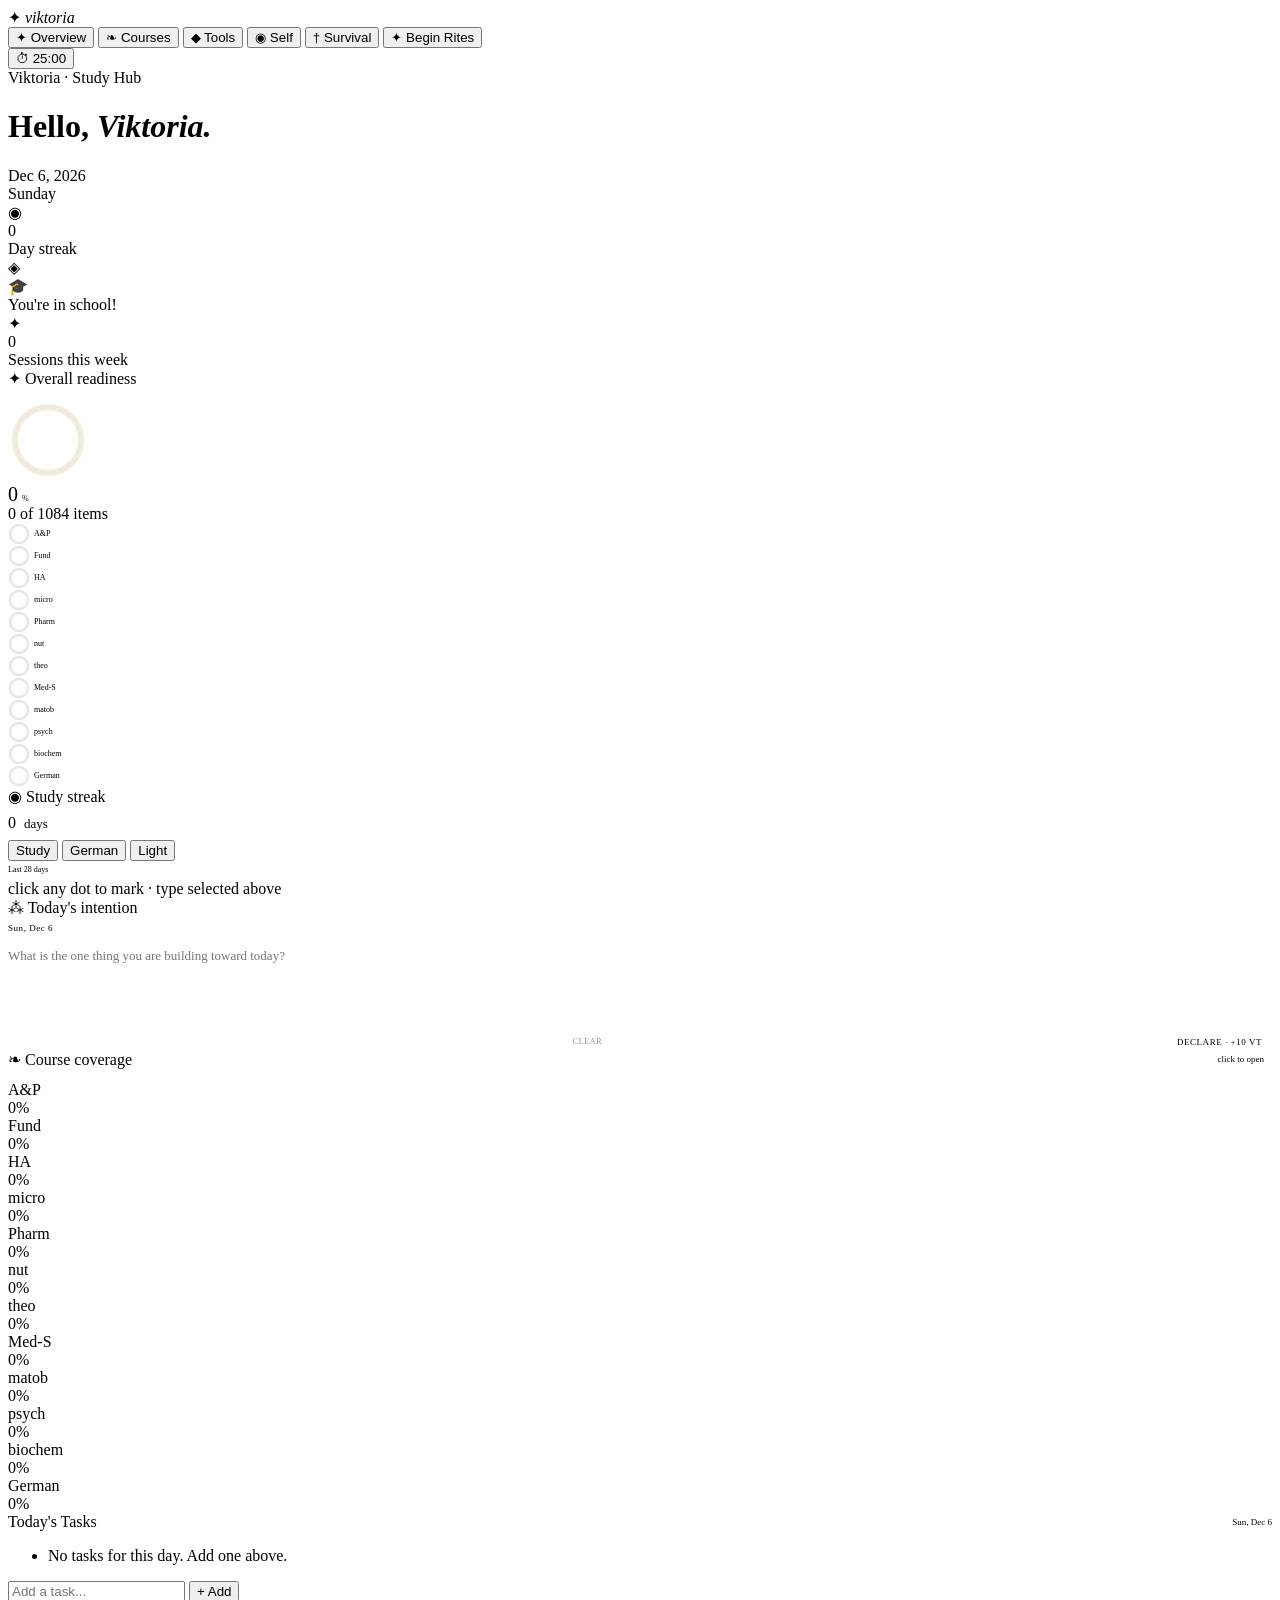
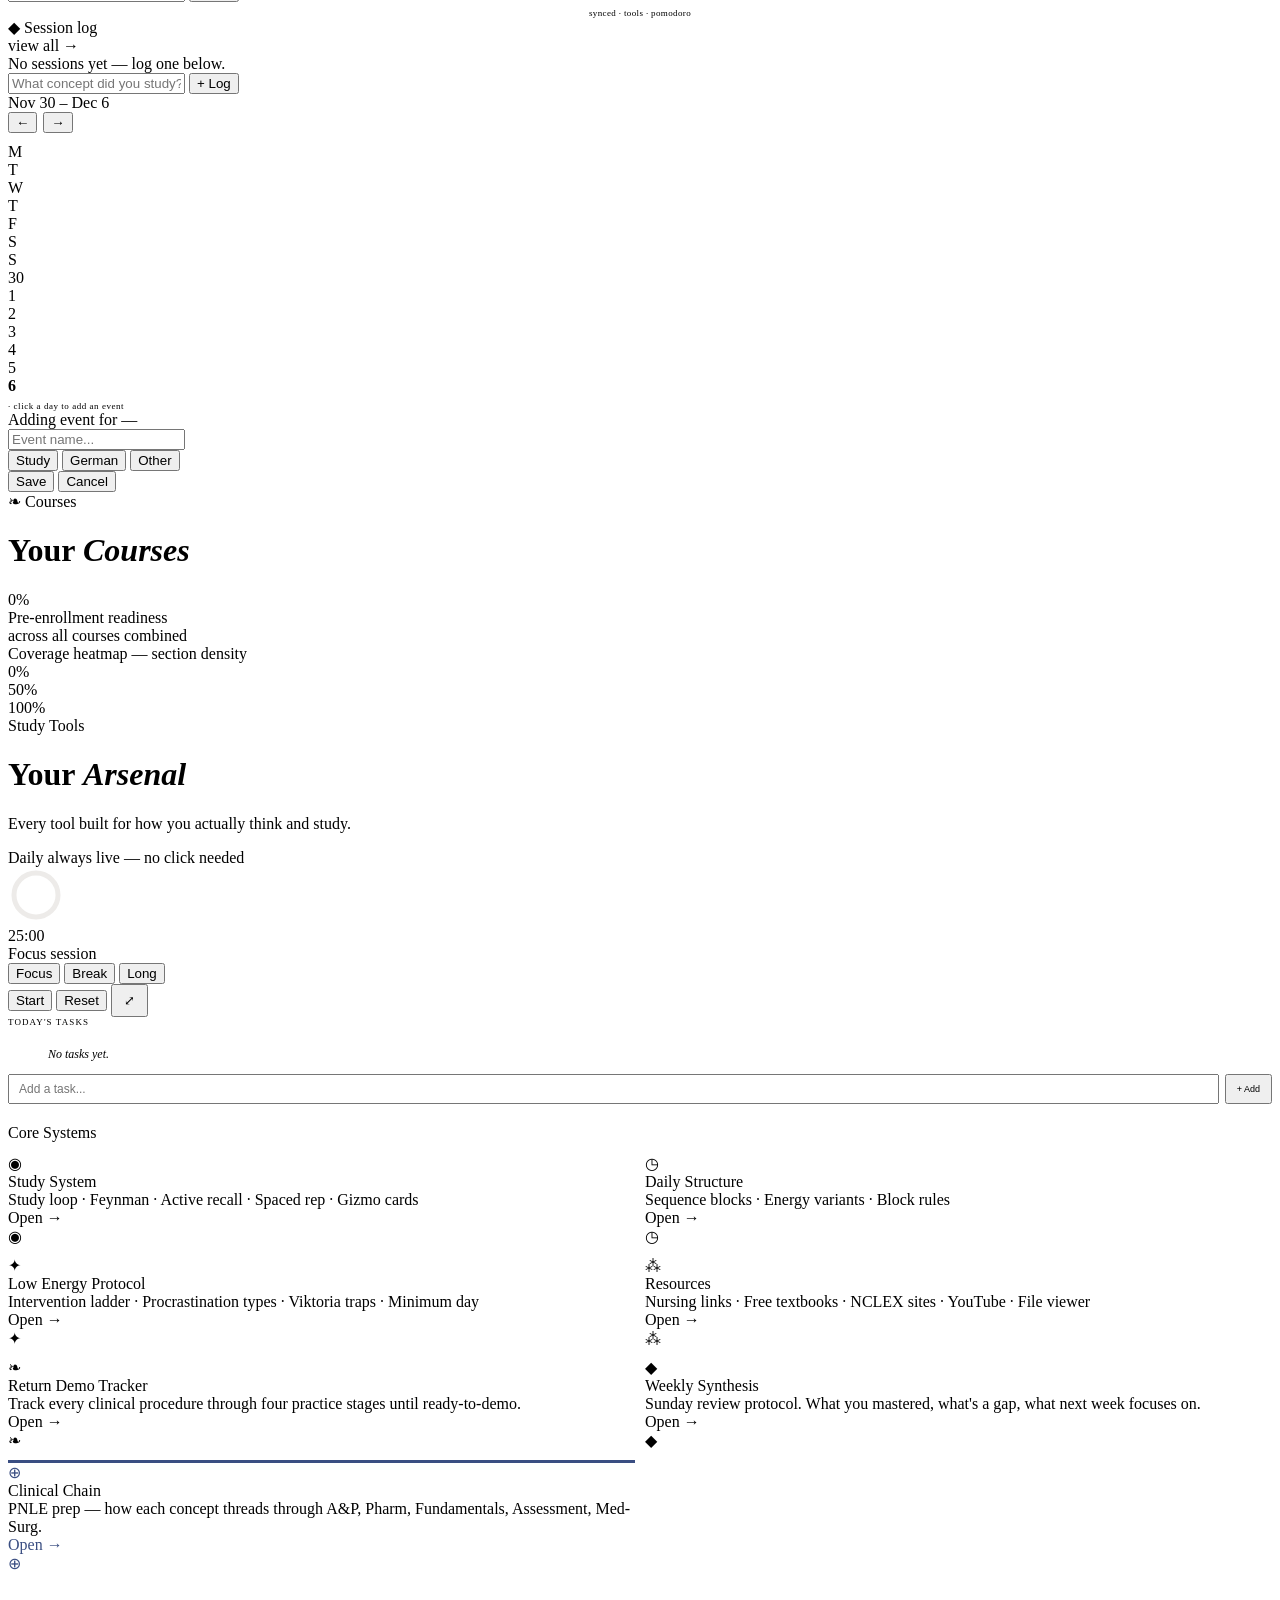
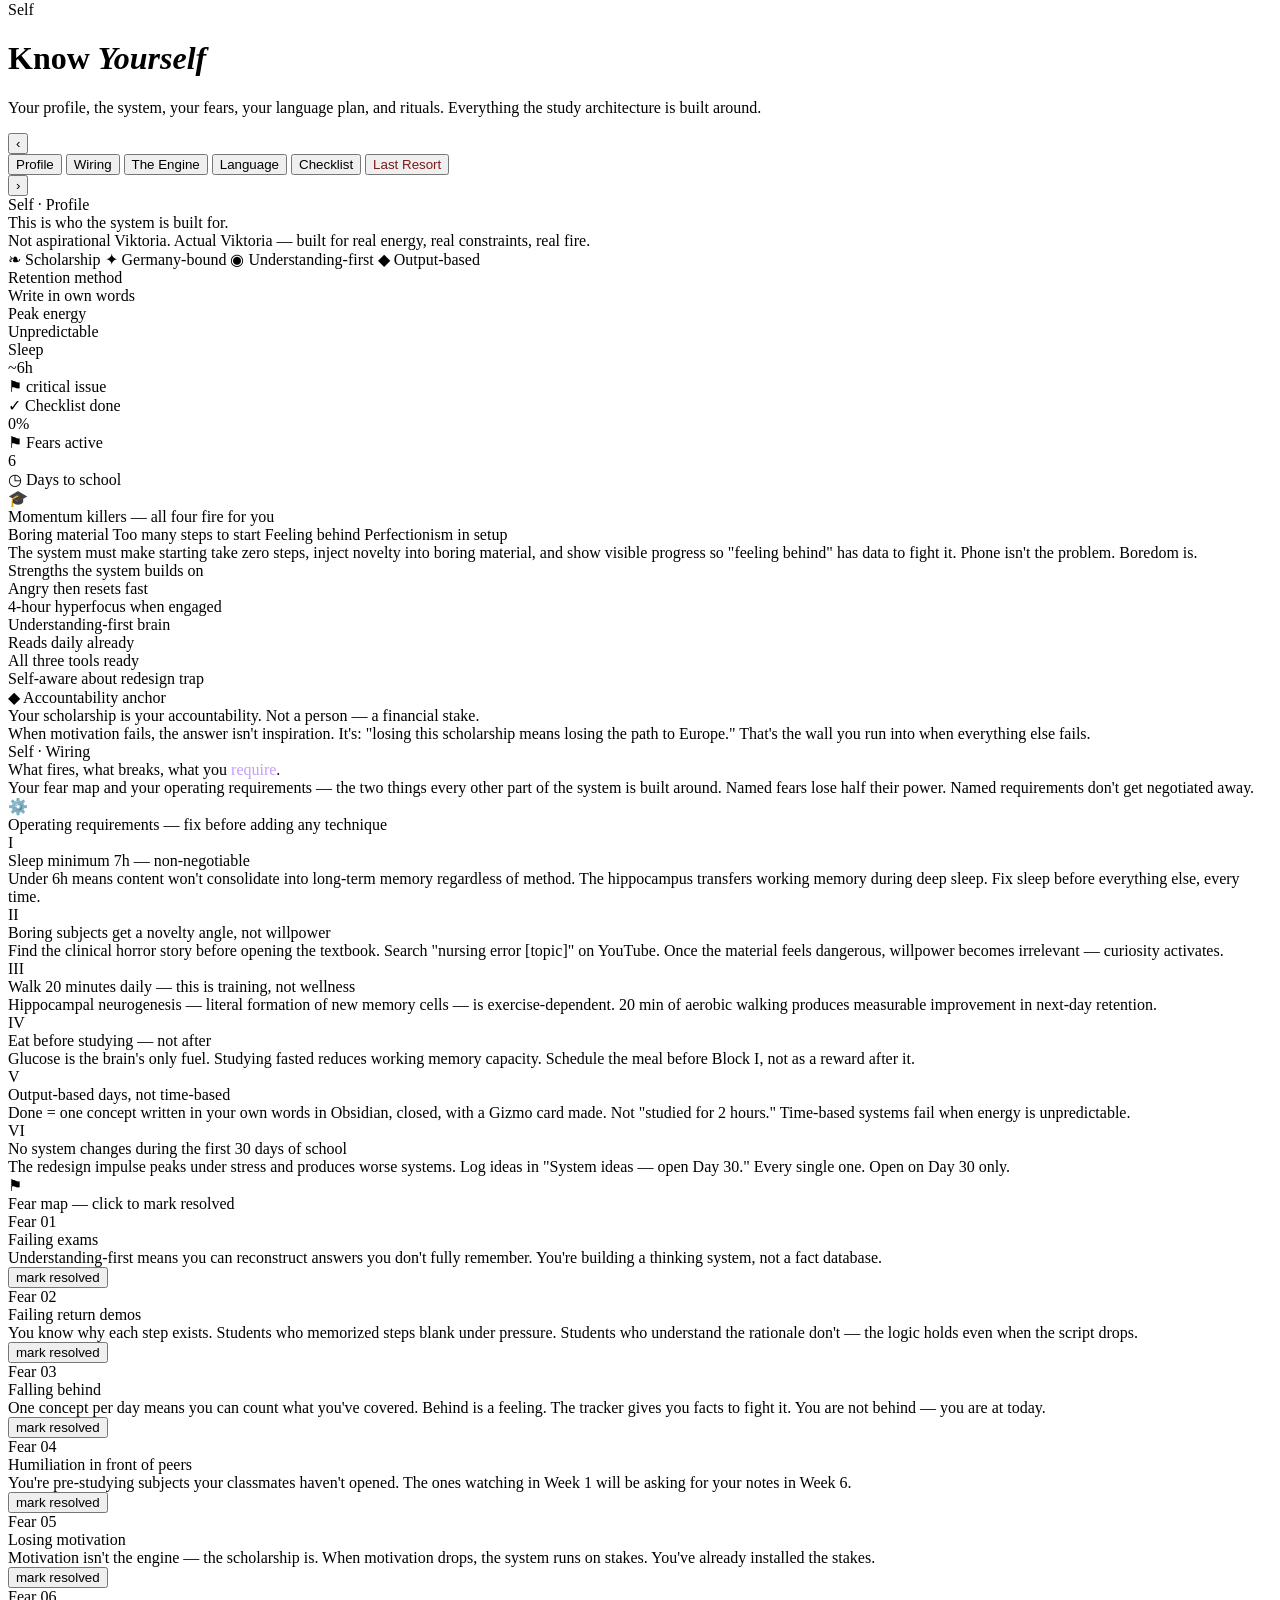
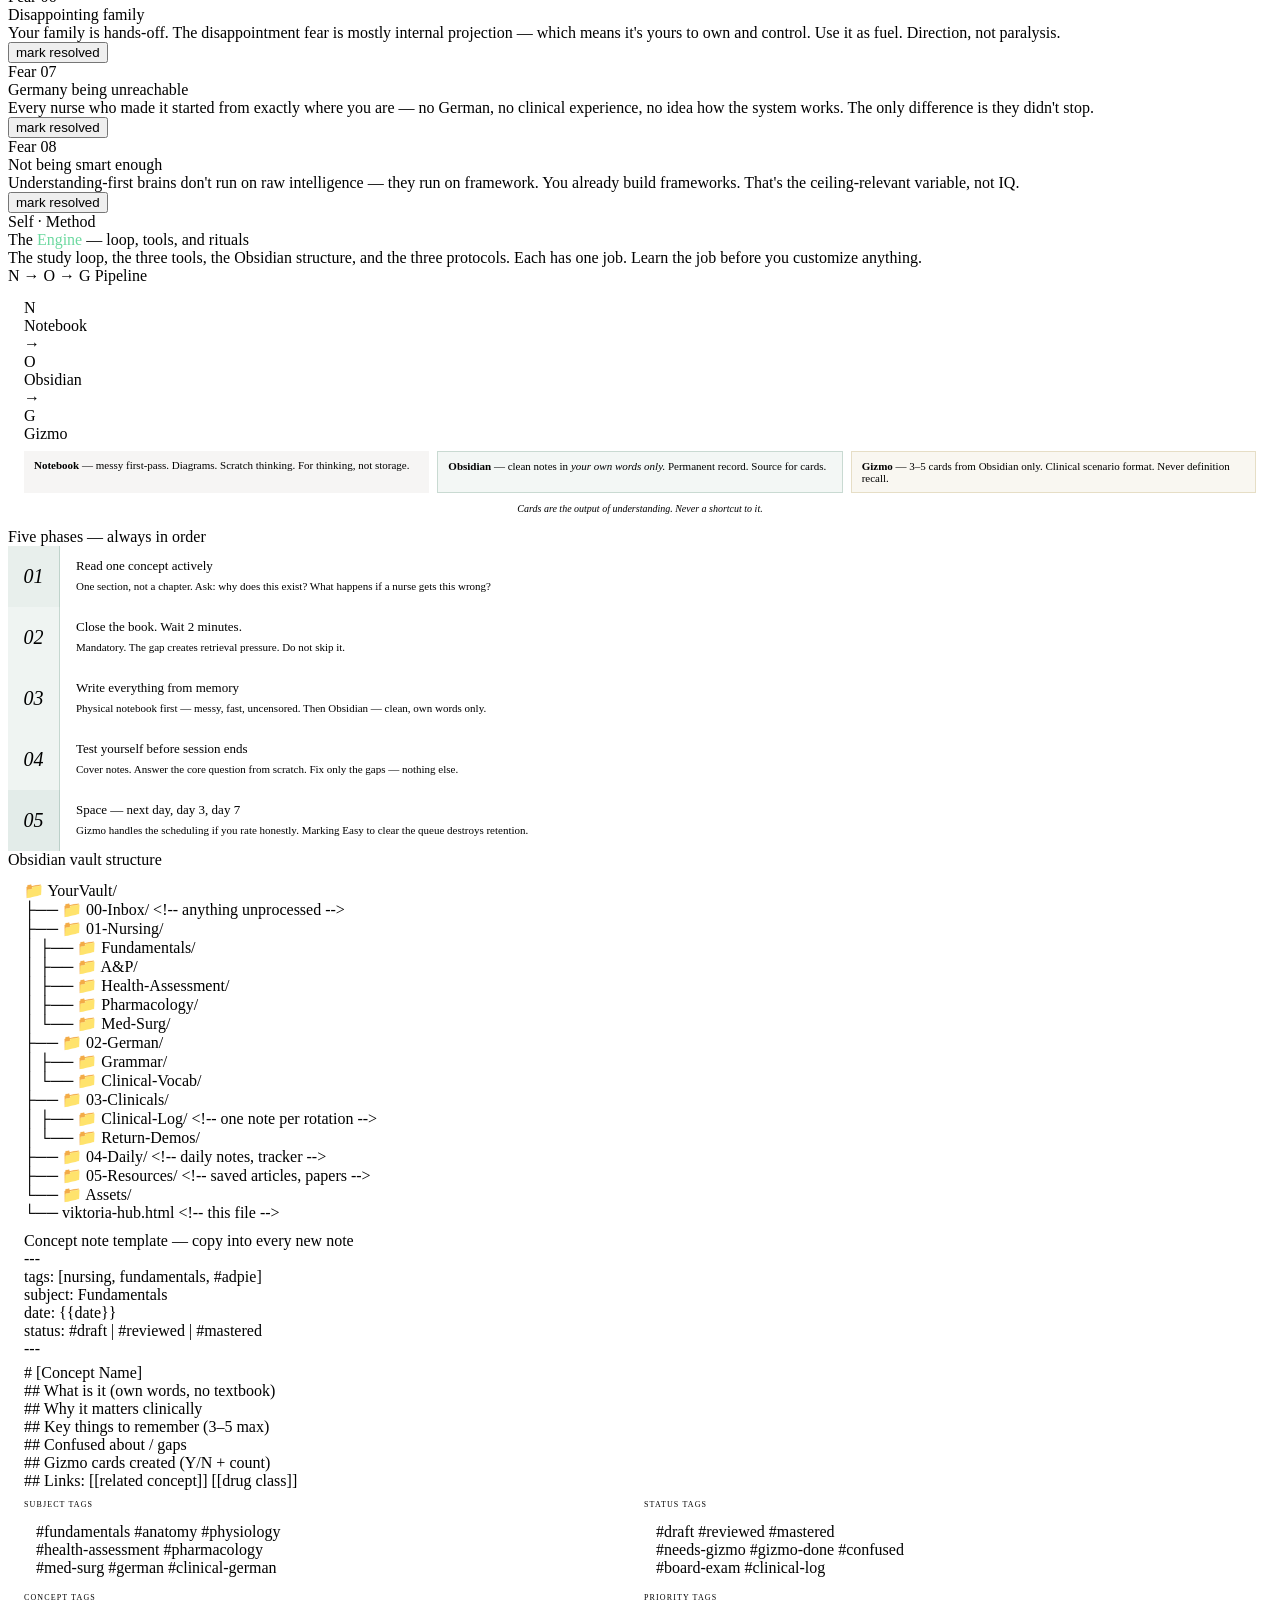
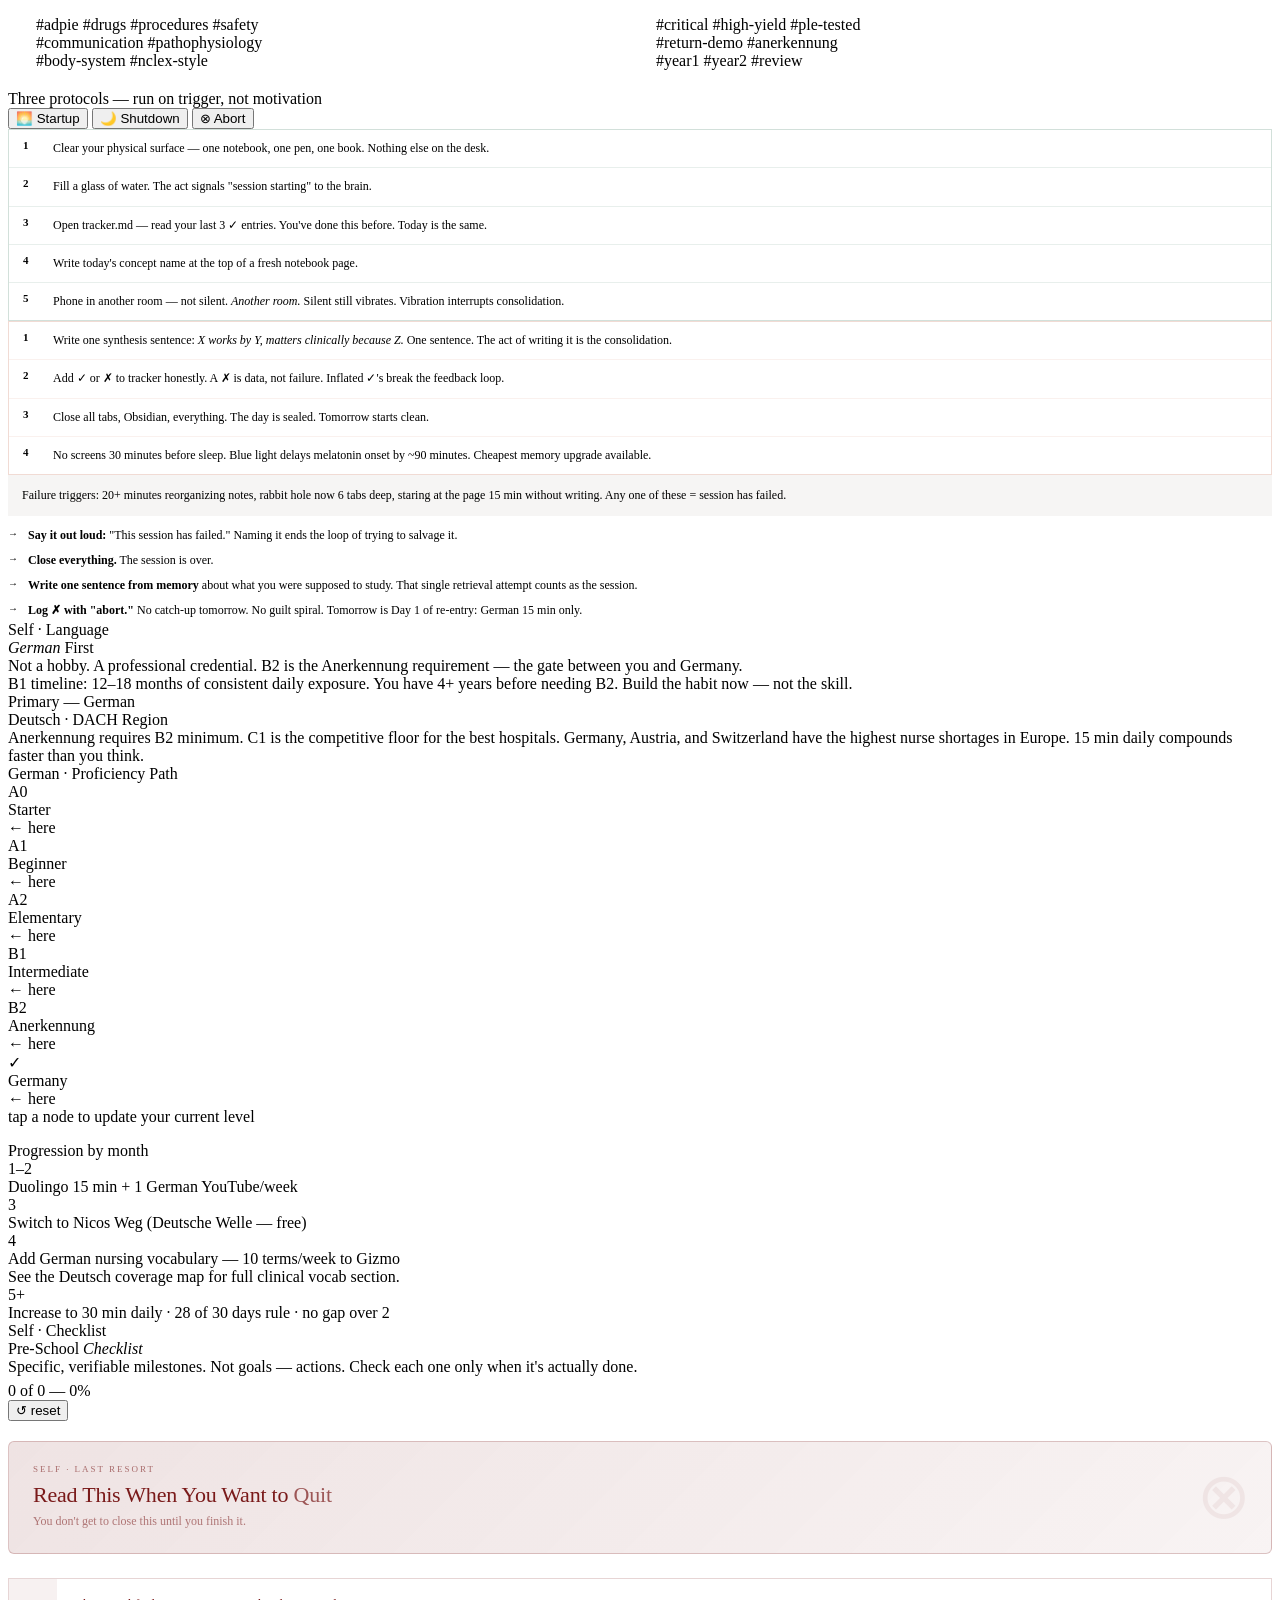
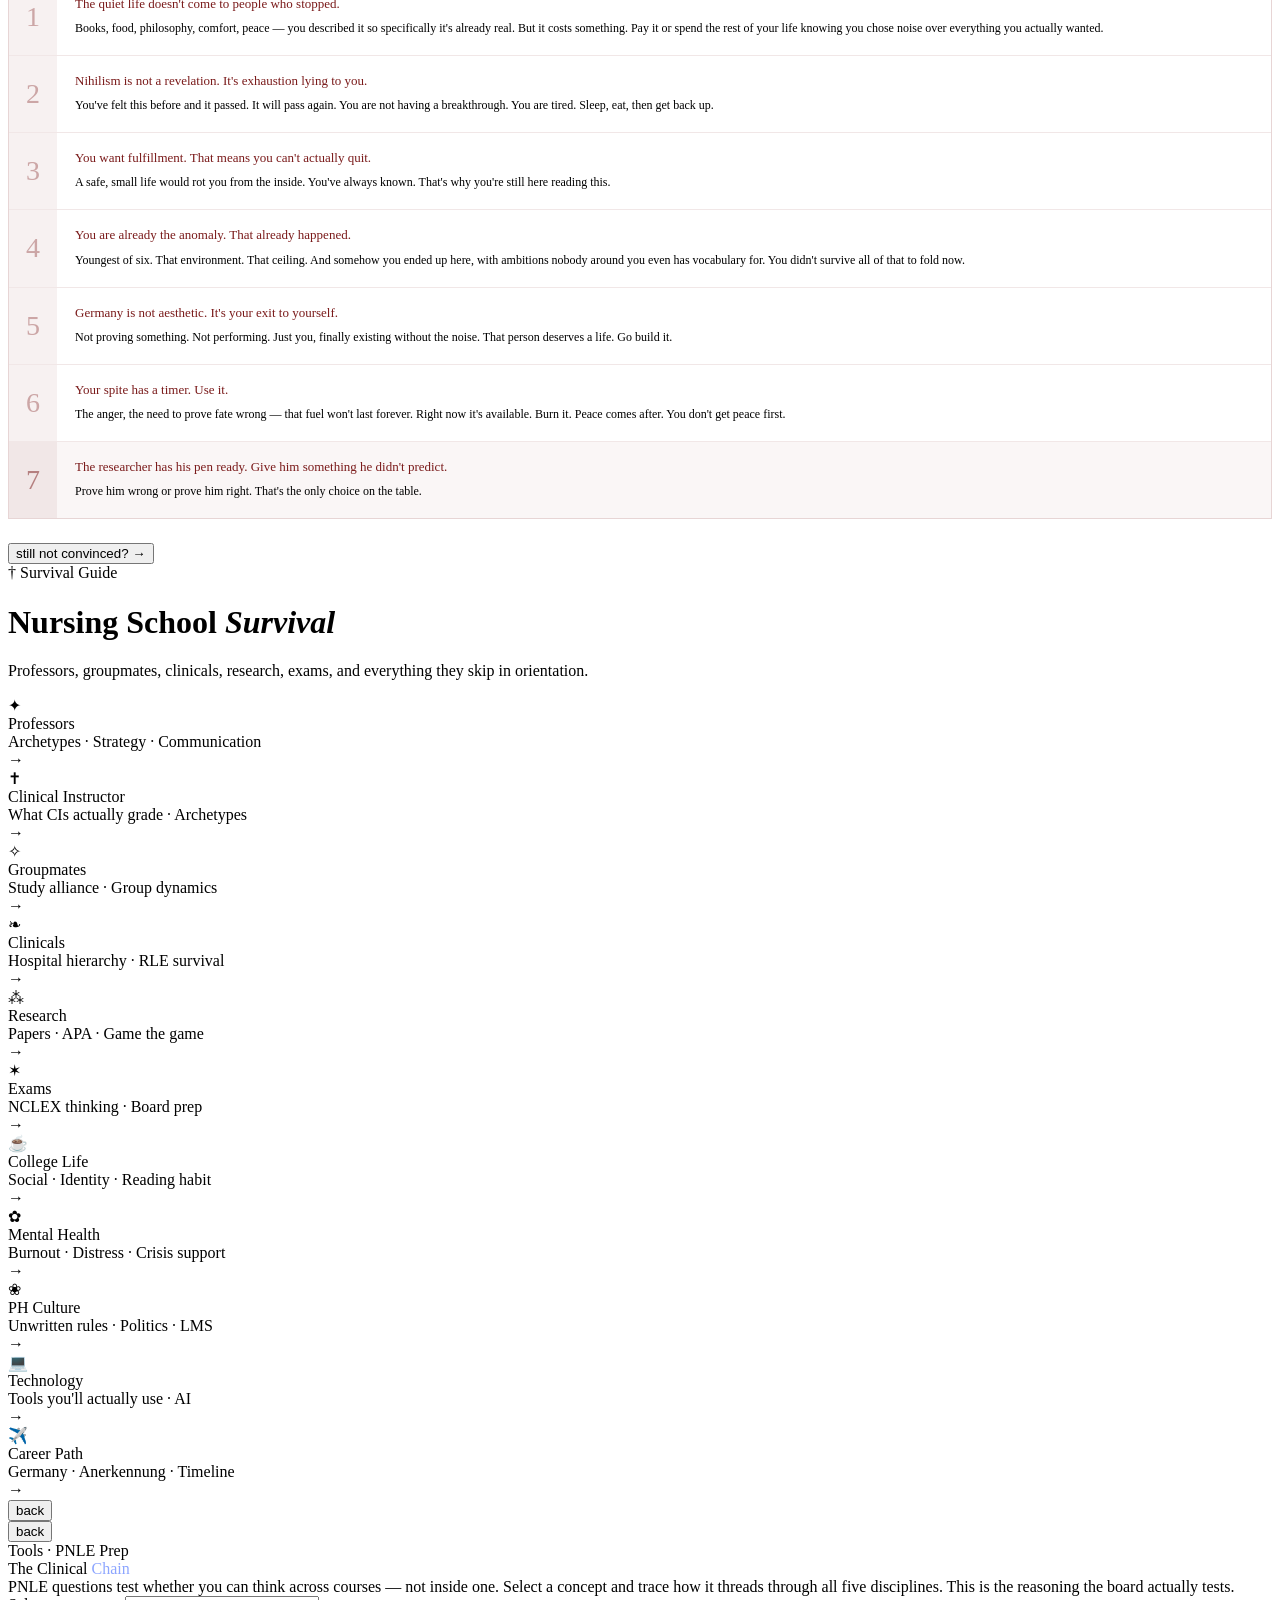
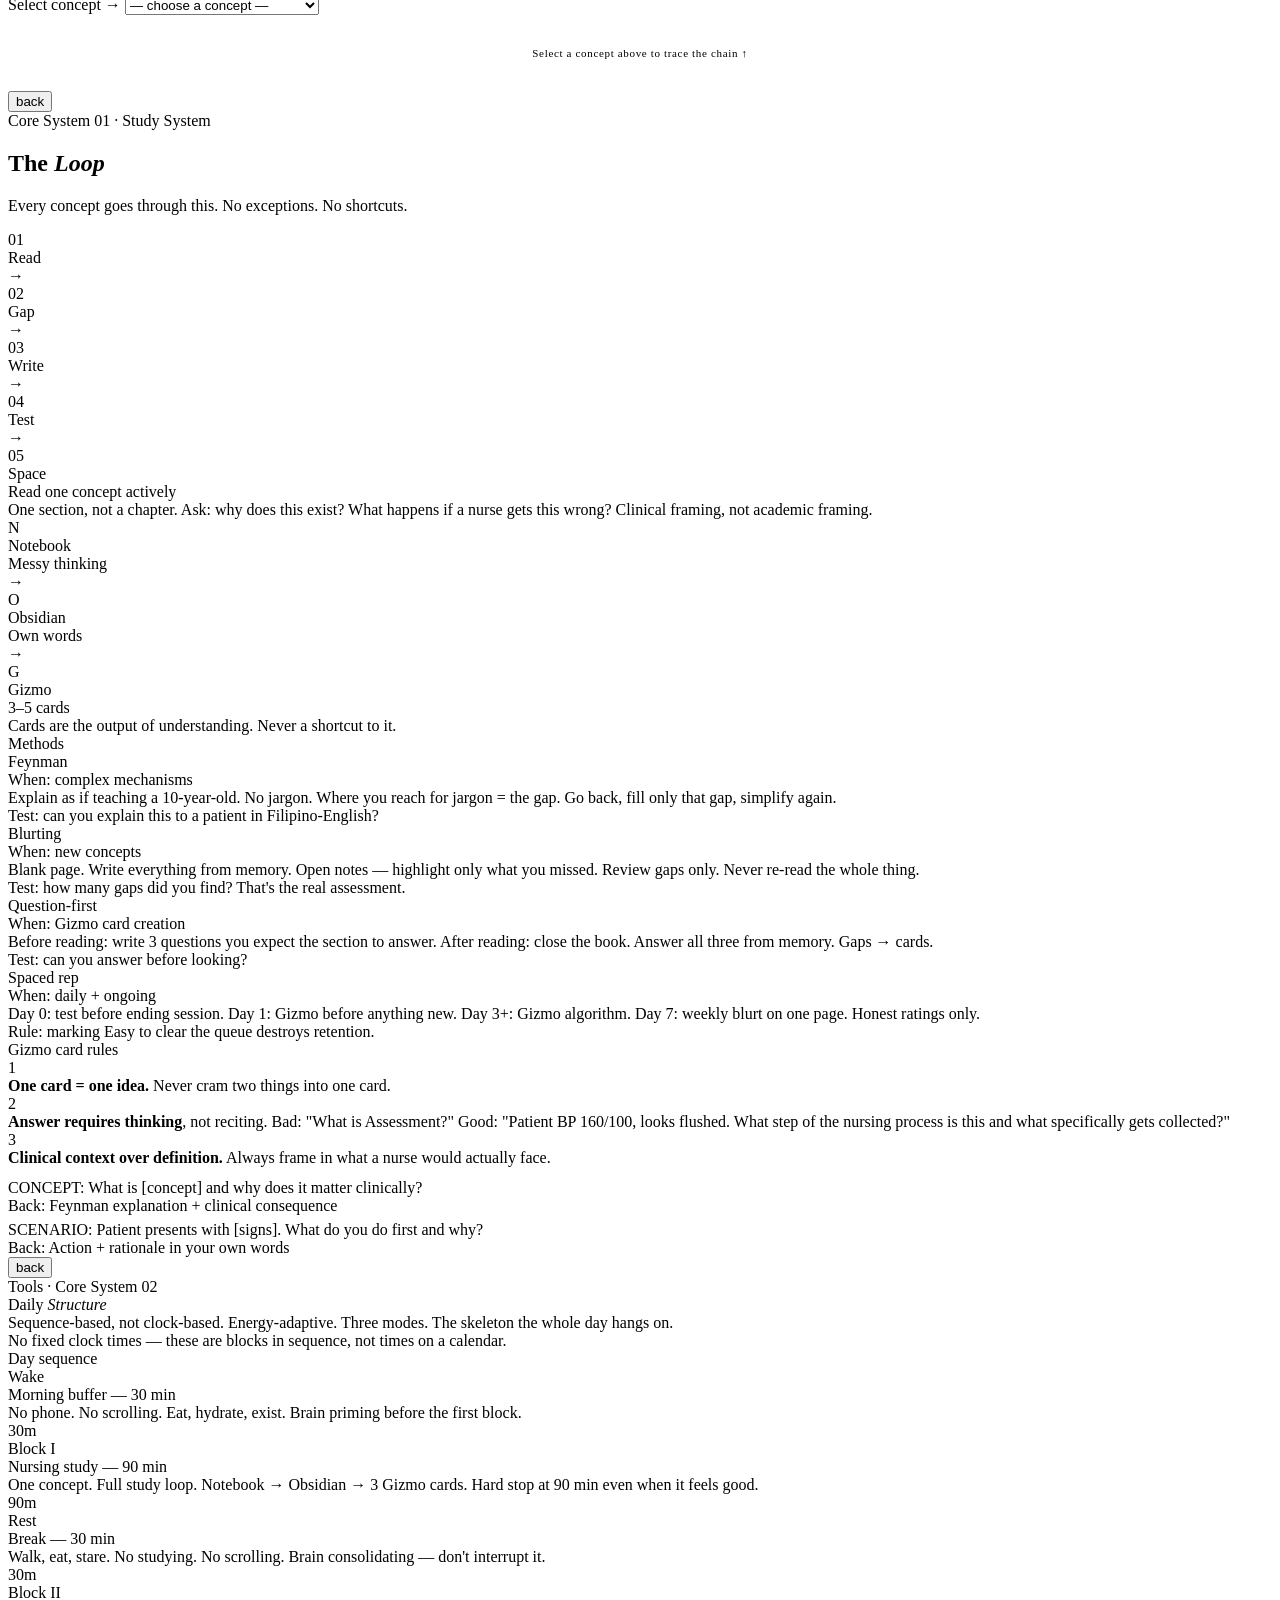
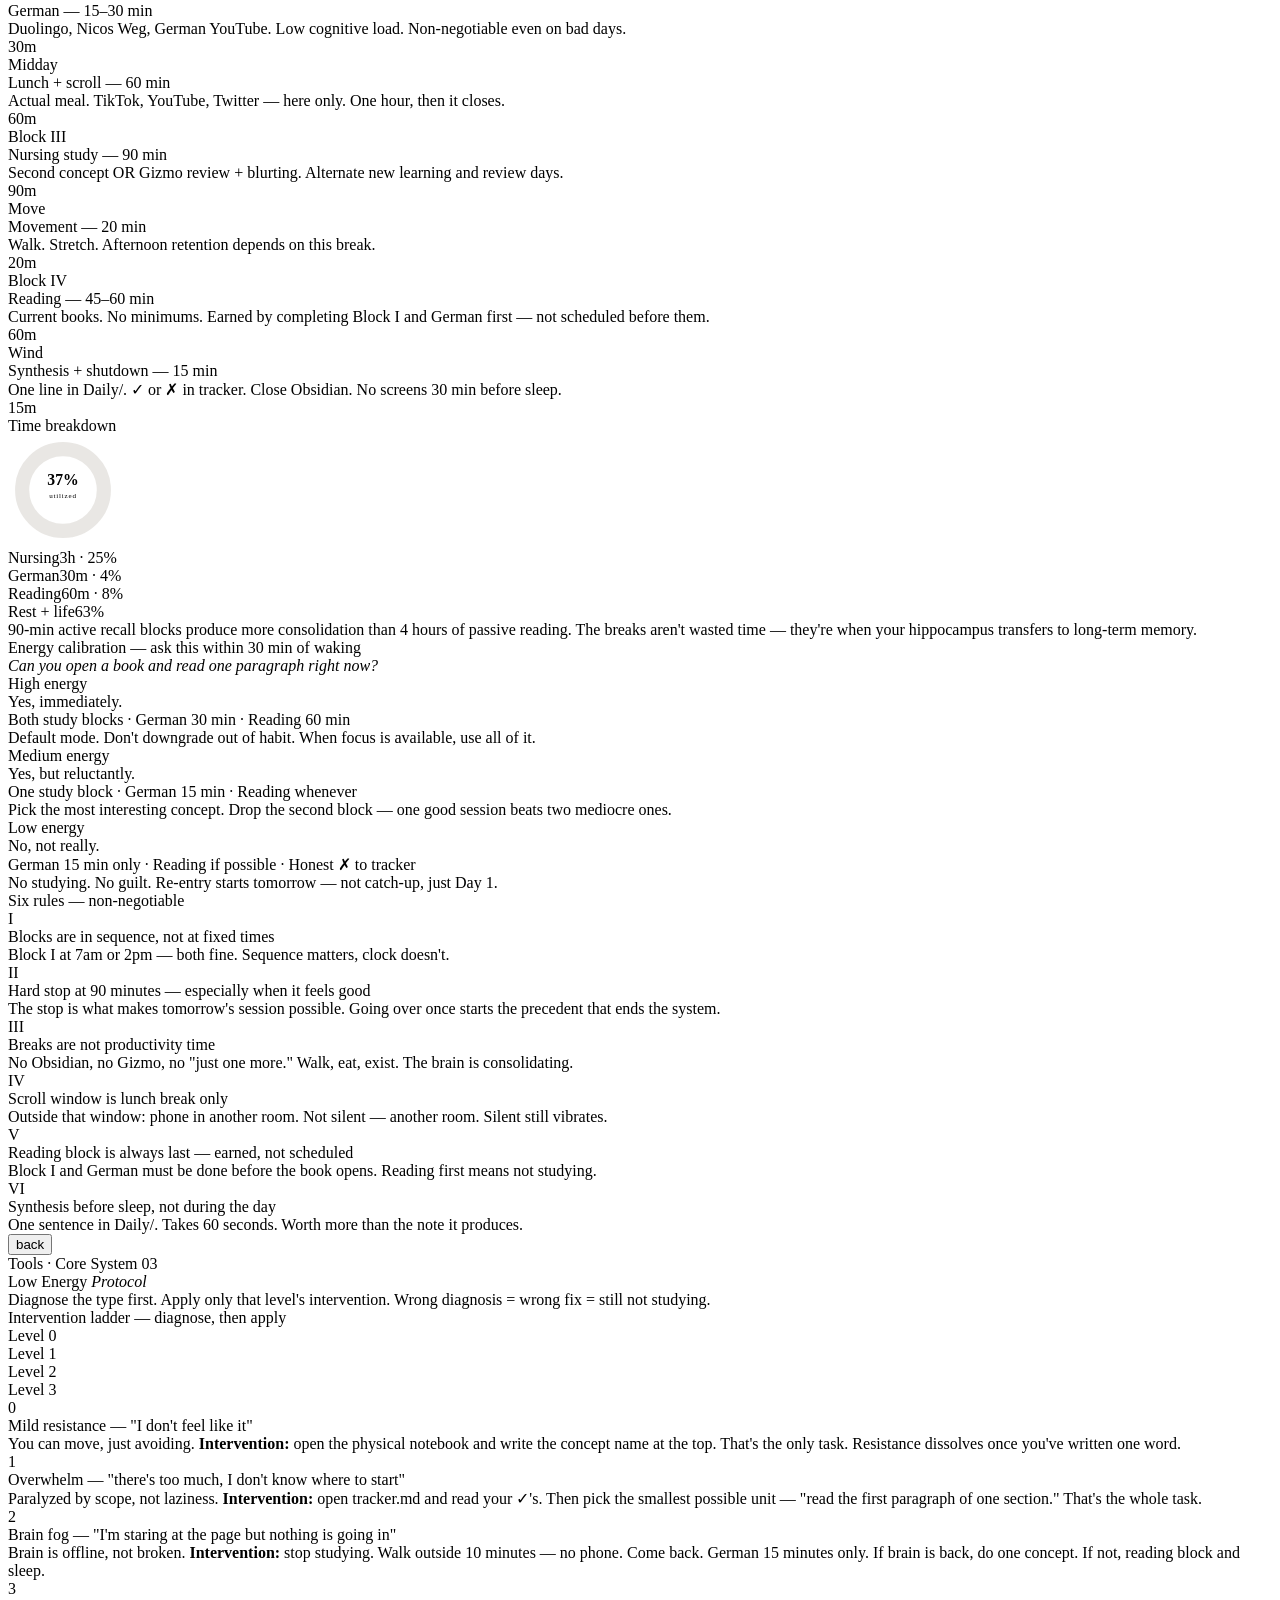
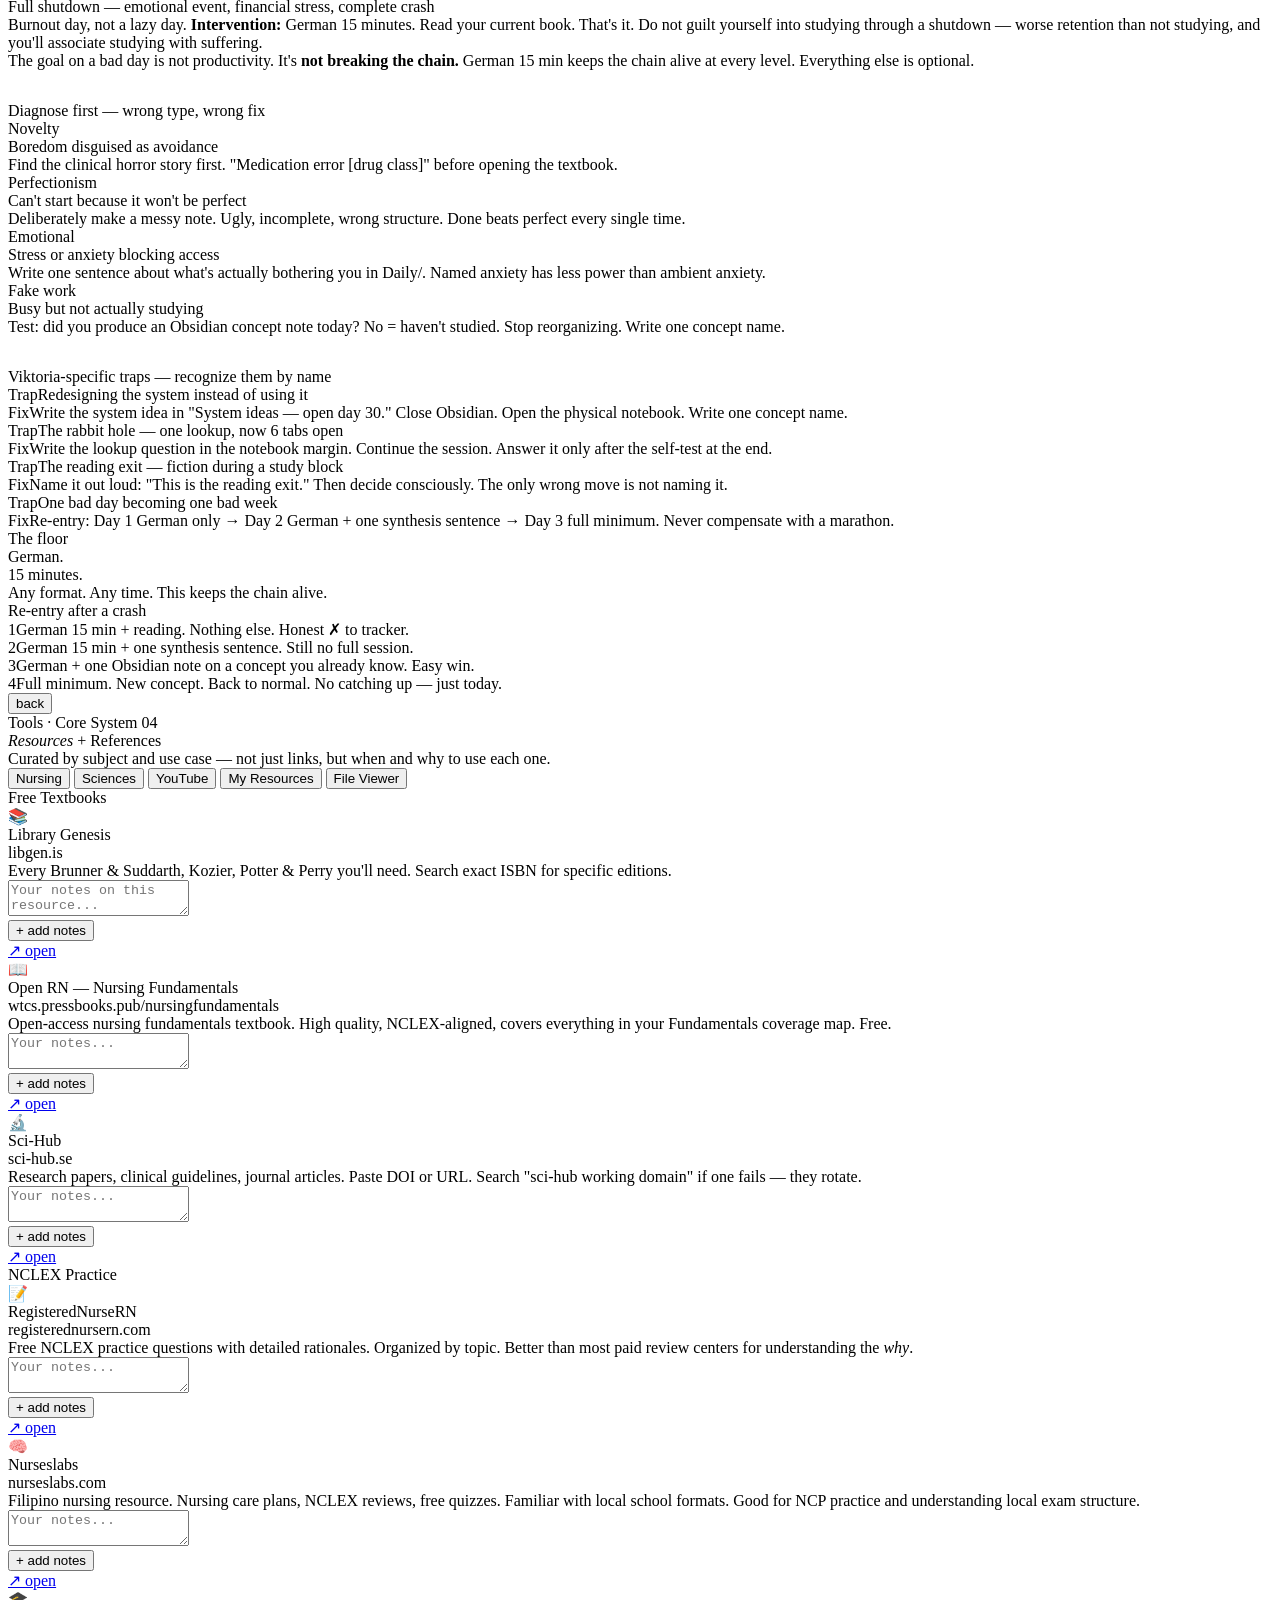
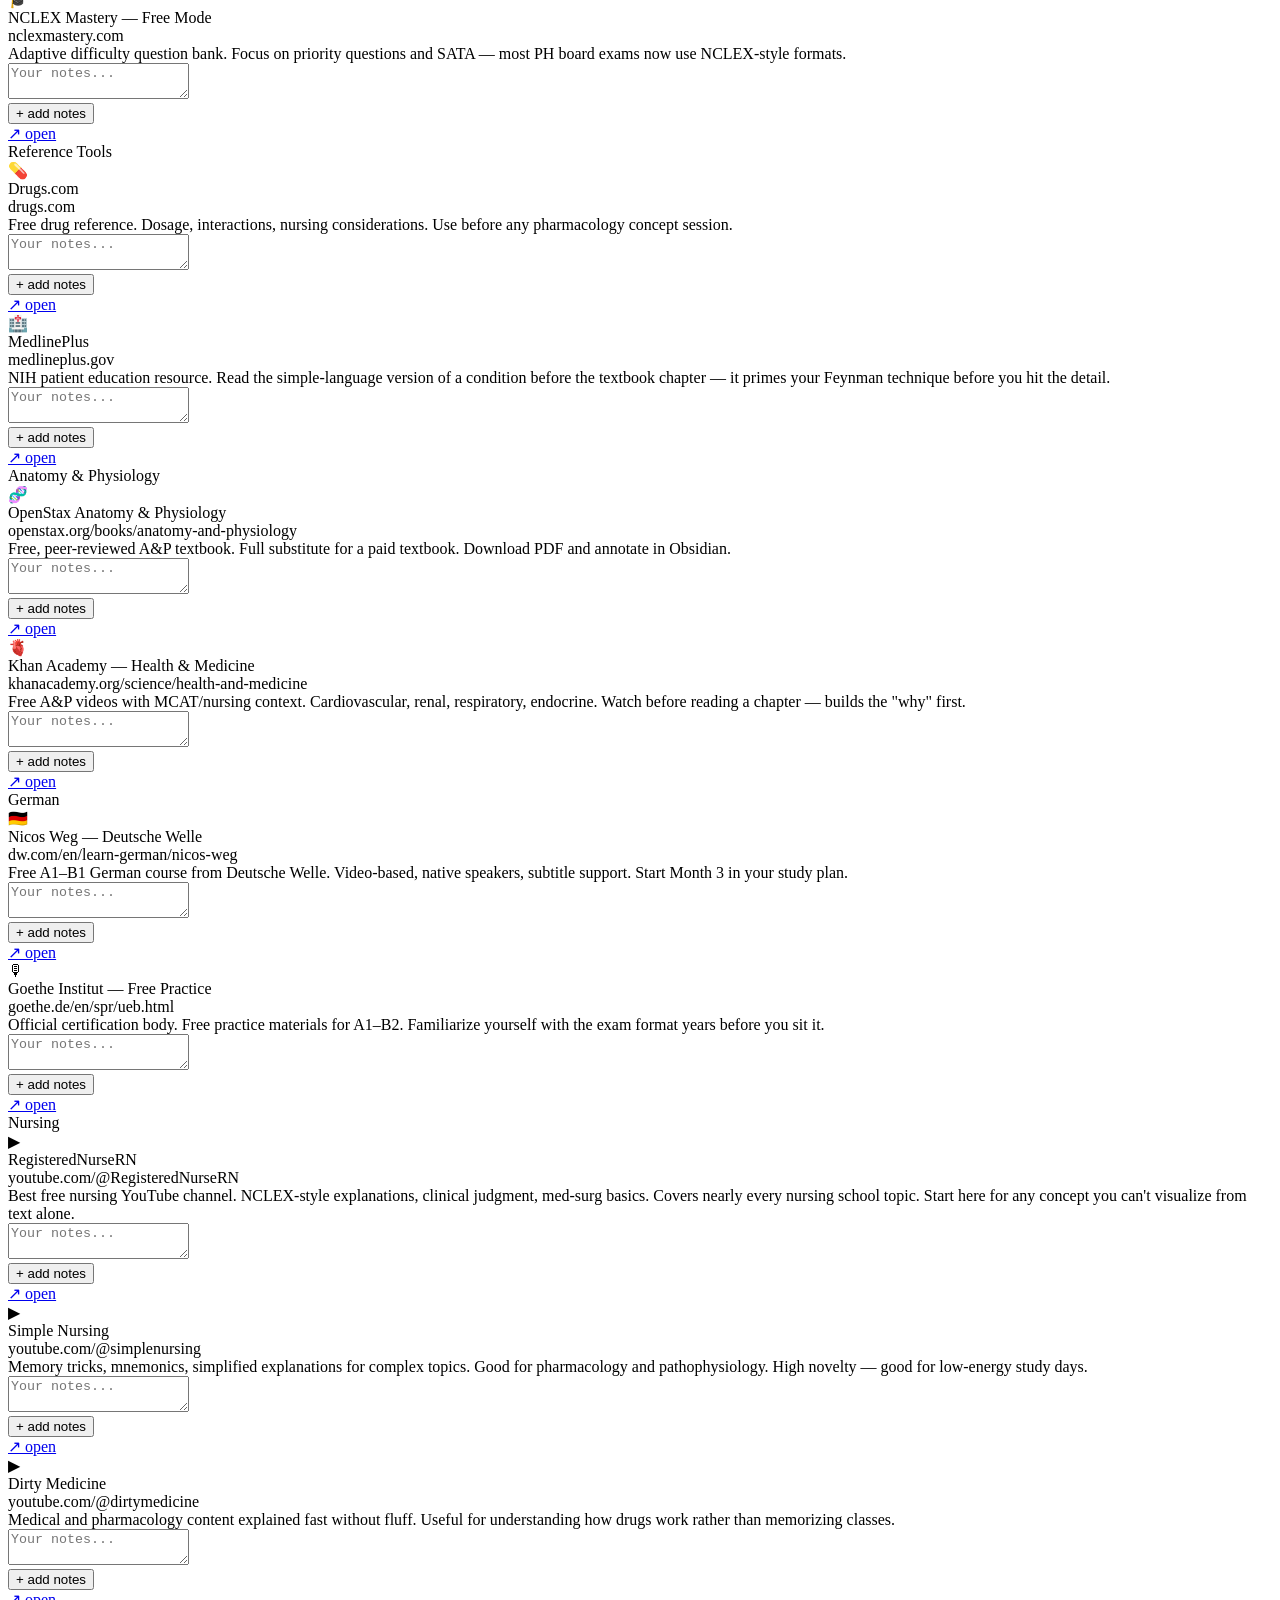
==== commit 59ea34c8: "Implement Metronome session overlay refactor: remove timer selection, lock theme to Disciple, hide P" ====
--- a/index.html
+++ b/index.html
@@ -4,7 +4,7 @@
 <meta charset="UTF-8">
 <meta name="viewport" content="width=device-width, initial-scale=1.0">
 <title>Viktoria — Study Hub</title>
-<link href="https://fonts.googleapis.com/css2?family=Cormorant+Garamond:ital,wght@0,300;0,400;0,500;0,600;1,300;1,400;1,500&family=Outfit:wght@300;400;500;600&family=JetBrains+Mono:wght@300;400;500&display=swap" rel="stylesheet">
+<link href="https://fonts.googleapis.com/css2?family=Cormorant+Garamond:ital,wght@0,300;0,400;0,500;0,600;1,300;1,400;1,500&family=Outfit:wght@300;400;500;600&family=JetBrains+Mono:wght@300;400;500[...]
 <link rel="stylesheet" href="css/styles.css">
 </head>
 <body>
@@ -24,7 +24,7 @@
   <button id="sess-end-early-btn" onclick="endSessionEarly()" class="sess-header-btn sess-end-btn" style="display:none">✕ End Session</button>
   </div>
   <div id="hub-header-right">
-    <button class="hub-pomo-header-btn" id="hub-pomo-mini" onclick="openPomoOverlay()">⏱ 25:00</button>
+    <button class="hub-pomo-header-btn" id="hub-pomo-mini" onclick="openPomoOverlay()" style="display:block">⏱ 25:00</button>
   </div>
 </header>
 
@@ -41,9 +41,8 @@
   <span class="focus-lock-label" id="fl-task"></span>
   <button class="focus-lock-exit" onclick="exitFocusLock()" type="button">✕ exit lock</button>
 </div>
-<!-- pomo-fab removed per user request -->
-
-<!-- v38: Connection Lab FAB + Advanced Overlay -->
+
+<!-- Connection Lab FAB -->
 <button id="conn-fab" onclick="toggleConnOverlay()" title="Connection Lab">⊕</button>
 <div id="conn-overlay">
   <div class="conn-panel">
@@ -119,7 +118,7 @@
     <!-- Filter bar -->
     <div class="conn-filter-row" id="conn-filter-row">
       <button class="conn-filter-btn active" onclick="connSetFilter('all',this)">All</button>
-      <button class="conn-filter-btn" onclick="connSetFilter('starred',this)">⭐ Starred</button>
+      <button class="conn-filter-btn" onclick="connSetFilter('starred',this)">��� Starred</button>
       <button class="conn-filter-btn" onclick="connSetFilter('A&P',this)">A&P</button>
       <button class="conn-filter-btn" onclick="connSetFilter('Pharmacology',this)">Pharm</button>
       <button class="conn-filter-btn" onclick="connSetFilter('Med-Surg',this)">Med-Surg</button>
@@ -162,7 +161,7 @@
       <button class="pomo-focus-reset" onclick="pfReset()">Reset</button>
     </div>
     <div style="text-align:center;margin-top:8px">
-      <button id="pf-lock-btn" onclick="toggleFocusLock()" style="font-family:var(--font-mono);font-size:9px;letter-spacing:.1em;text-transform:uppercase;padding:4px 12px;border:1px solid var(--border);border-radius:99px;background:transparent;color:var(--ink-ghost);cursor:pointer;transition:all .15s">⊞ focus lock</button>
+      <button id="pf-lock-btn" onclick="toggleFocusLock()" style="font-family:var(--font-mono);font-size:9px;letter-spacing:.1em;text-transform:uppercase;padding:4px 12px;border:1px solid var(--b[...]
     </div>
     <div class="pomo-focus-sessions" id="pf-dots">
       <div class="pomo-focus-dot"></div><div class="pomo-focus-dot"></div>
@@ -261,42 +260,20 @@
     </div>
   </div>
 
-  <!-- STEP 2: STRIKE -->
+  <!-- STEP 2: STRIKE (simplified — no timer selection) -->
   <div class="session-step" id="sess-step-strike" style="display:none">
     <div class="sess-card">
       <div class="sess-eyebrow">Strike the Metronome</div>
       <div class="sess-strike-glyph" id="sess-strike-glyph">◎</div>
       <div class="sess-strike-disciple" id="sess-strike-disciple"></div>
 
-      <div class="sess-duration-wrap">
-        <div class="sess-duration-group">
-          <div class="sess-dur-label">Rite Phase</div>
-          <div class="sess-dur-btns" id="sess-rite-btns">
-            <button class="sess-dur-btn" data-val="short"  onclick="sessSetRite('short')">25m</button>
-            <button class="sess-dur-btn active" data-val="normal" onclick="sessSetRite('normal')">52m</button>
-            <button class="sess-dur-btn" data-val="long"   onclick="sessSetRite('long')">90m</button>
-          </div>
-        </div>
-        <div class="sess-duration-group">
-          <div class="sess-dur-label">Reckoning</div>
-          <div class="sess-dur-btns" id="sess-rec-btns">
-            <button class="sess-dur-btn" data-val="short"  onclick="sessSetRec('short')">5m</button>
-            <button class="sess-dur-btn active" data-val="normal" onclick="sessSetRec('normal')">17m</button>
-            <button class="sess-dur-btn" data-val="long"   onclick="sessSetRec('long')">20m</button>
-          </div>
-        </div>
-      </div>
-
-      <label class="sess-lightday-row">
-        <input type="checkbox" id="sess-lightday-cb" onchange="sessToggleLightDay(this)">
-        <span class="sess-lightday-label">☽ Light Day — shorter rites, no penalty</span>
-      </label>
+      <div class="sess-strike-tagline">Ready to begin?</div>
 
       <button class="sess-btn-strike" id="sess-strike-btn" onclick="sessStrike()">
         <span>✦</span> Strike
       </button>
 
-      <button class="sess-btn-ghost" onclick="_showStep(1)" style="margin-top:8px;font-size:11px">
+      <button class="sess-btn-ghost" onclick="sessStepNext(); _showStep(1)" style="margin-top:8px;font-size:11px">
         ← Back
       </button>
     </div>
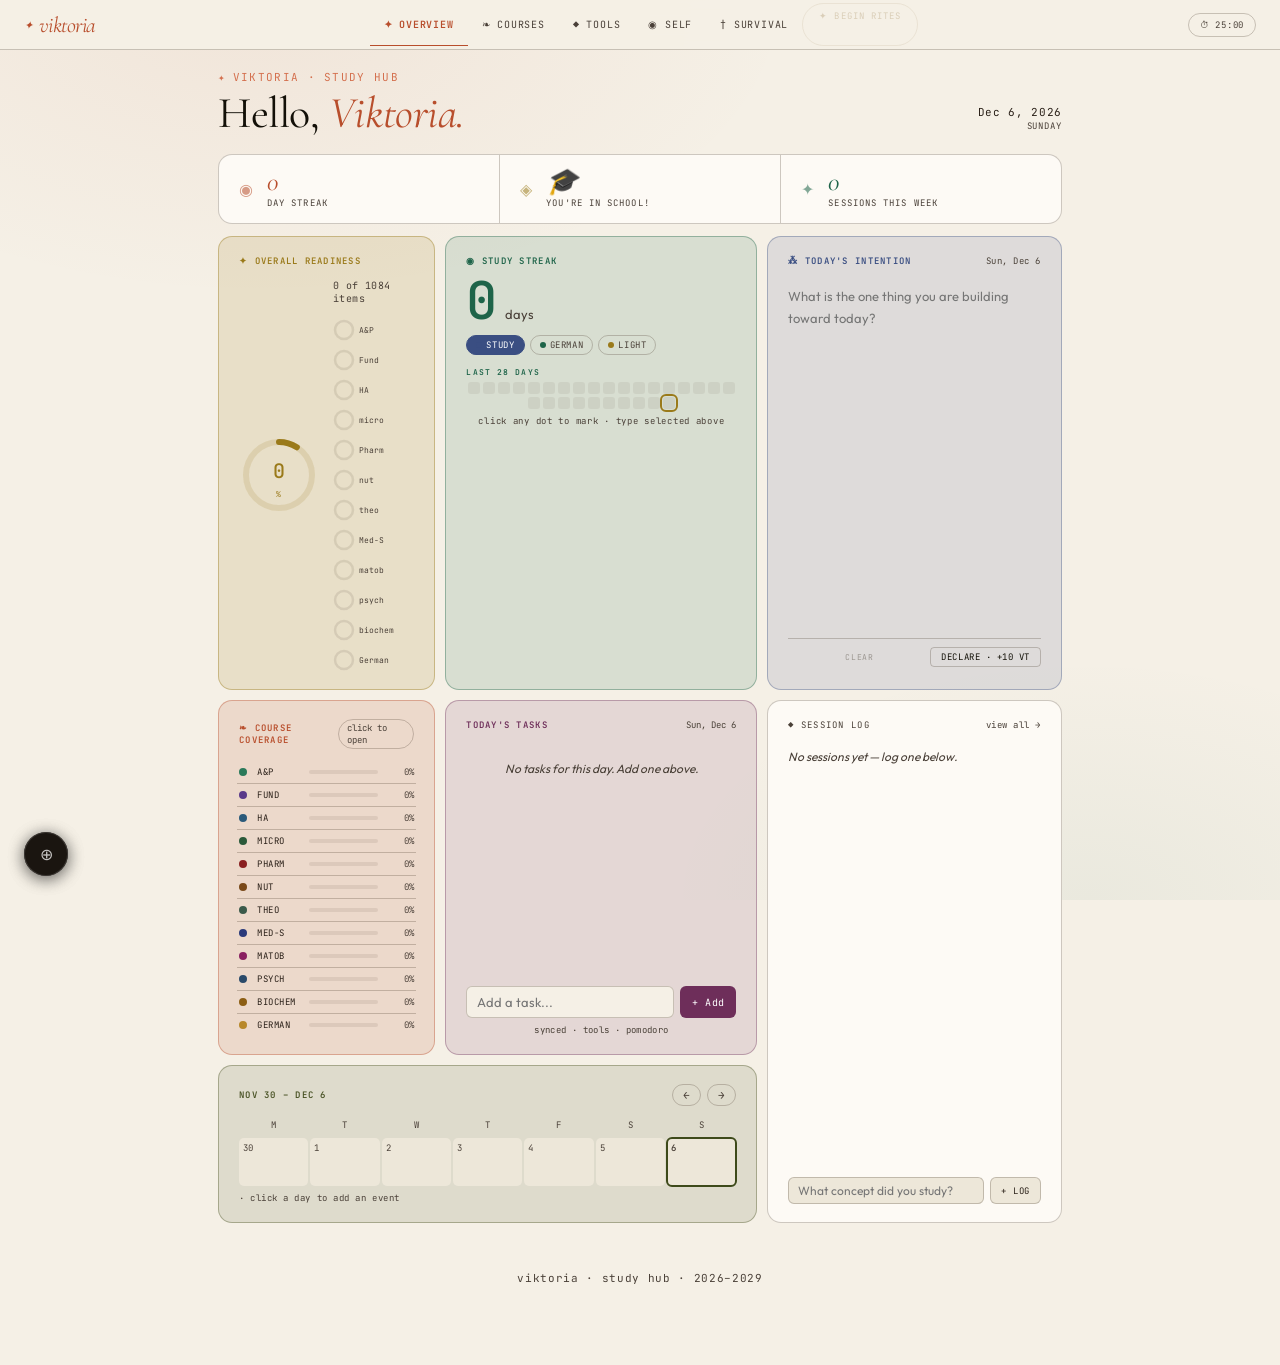
==== commit 813f2337: "Fix Back button bug on Strike step — should call _showStep(1) only, not twice" ====
--- a/index.html
+++ b/index.html
@@ -4,7 +4,7 @@
 <meta charset="UTF-8">
 <meta name="viewport" content="width=device-width, initial-scale=1.0">
 <title>Viktoria — Study Hub</title>
-<link href="https://fonts.googleapis.com/css2?family=Cormorant+Garamond:ital,wght@0,300;0,400;0,500;0,600;1,300;1,400;1,500&family=Outfit:wght@300;400;500;600&family=JetBrains+Mono:wght@300;400;500[...]
+<link href="https://fonts.googleapis.com/css2?family=Cormorant+Garamond:ital,wght@0,300;0,400;0,500;0,600;1,300;1,400;1,500&family=Outfit:wght@300;400;500;600&family=JetBrains+Mono:wght@300;400;500" rel="stylesheet">
 <link rel="stylesheet" href="css/styles.css">
 </head>
 <body>
@@ -118,7 +118,7 @@
     <!-- Filter bar -->
     <div class="conn-filter-row" id="conn-filter-row">
       <button class="conn-filter-btn active" onclick="connSetFilter('all',this)">All</button>
-      <button class="conn-filter-btn" onclick="connSetFilter('starred',this)">��� Starred</button>
+      <button class="conn-filter-btn" onclick="connSetFilter('starred',this)">⭐ Starred</button>
       <button class="conn-filter-btn" onclick="connSetFilter('A&P',this)">A&P</button>
       <button class="conn-filter-btn" onclick="connSetFilter('Pharmacology',this)">Pharm</button>
       <button class="conn-filter-btn" onclick="connSetFilter('Med-Surg',this)">Med-Surg</button>
@@ -161,7 +161,7 @@
       <button class="pomo-focus-reset" onclick="pfReset()">Reset</button>
     </div>
     <div style="text-align:center;margin-top:8px">
-      <button id="pf-lock-btn" onclick="toggleFocusLock()" style="font-family:var(--font-mono);font-size:9px;letter-spacing:.1em;text-transform:uppercase;padding:4px 12px;border:1px solid var(--b[...]
+      <button id="pf-lock-btn" onclick="toggleFocusLock()" style="font-family:var(--font-mono);font-size:9px;letter-spacing:.1em;text-transform:uppercase;padding:4px 12px;border:1px solid var(--border);background:transparent;color:var(--text-muted);cursor:pointer">lock session</button>
     </div>
     <div class="pomo-focus-sessions" id="pf-dots">
       <div class="pomo-focus-dot"></div><div class="pomo-focus-dot"></div>
@@ -273,14 +273,14 @@
         <span>✦</span> Strike
       </button>
 
-      <button class="sess-btn-ghost" onclick="sessStepNext(); _showStep(1)" style="margin-top:8px;font-size:11px">
+      <button class="sess-btn-ghost" onclick="_showStep(1)" style="margin-top:8px;font-size:11px">
         ← Back
       </button>
     </div>
   </div>
 </div>
 
-<!-- ─── Session End Overlay ──────────────────────────────────────── -->
+<!-- ��── Session End Overlay ──────────────────────────────────────── -->
 <div id="session-end-overlay" class="session-overlay" style="display:none" aria-modal="true">
   <div class="sess-card sess-card-end">
     <div class="sess-end-glyph">✦</div>
